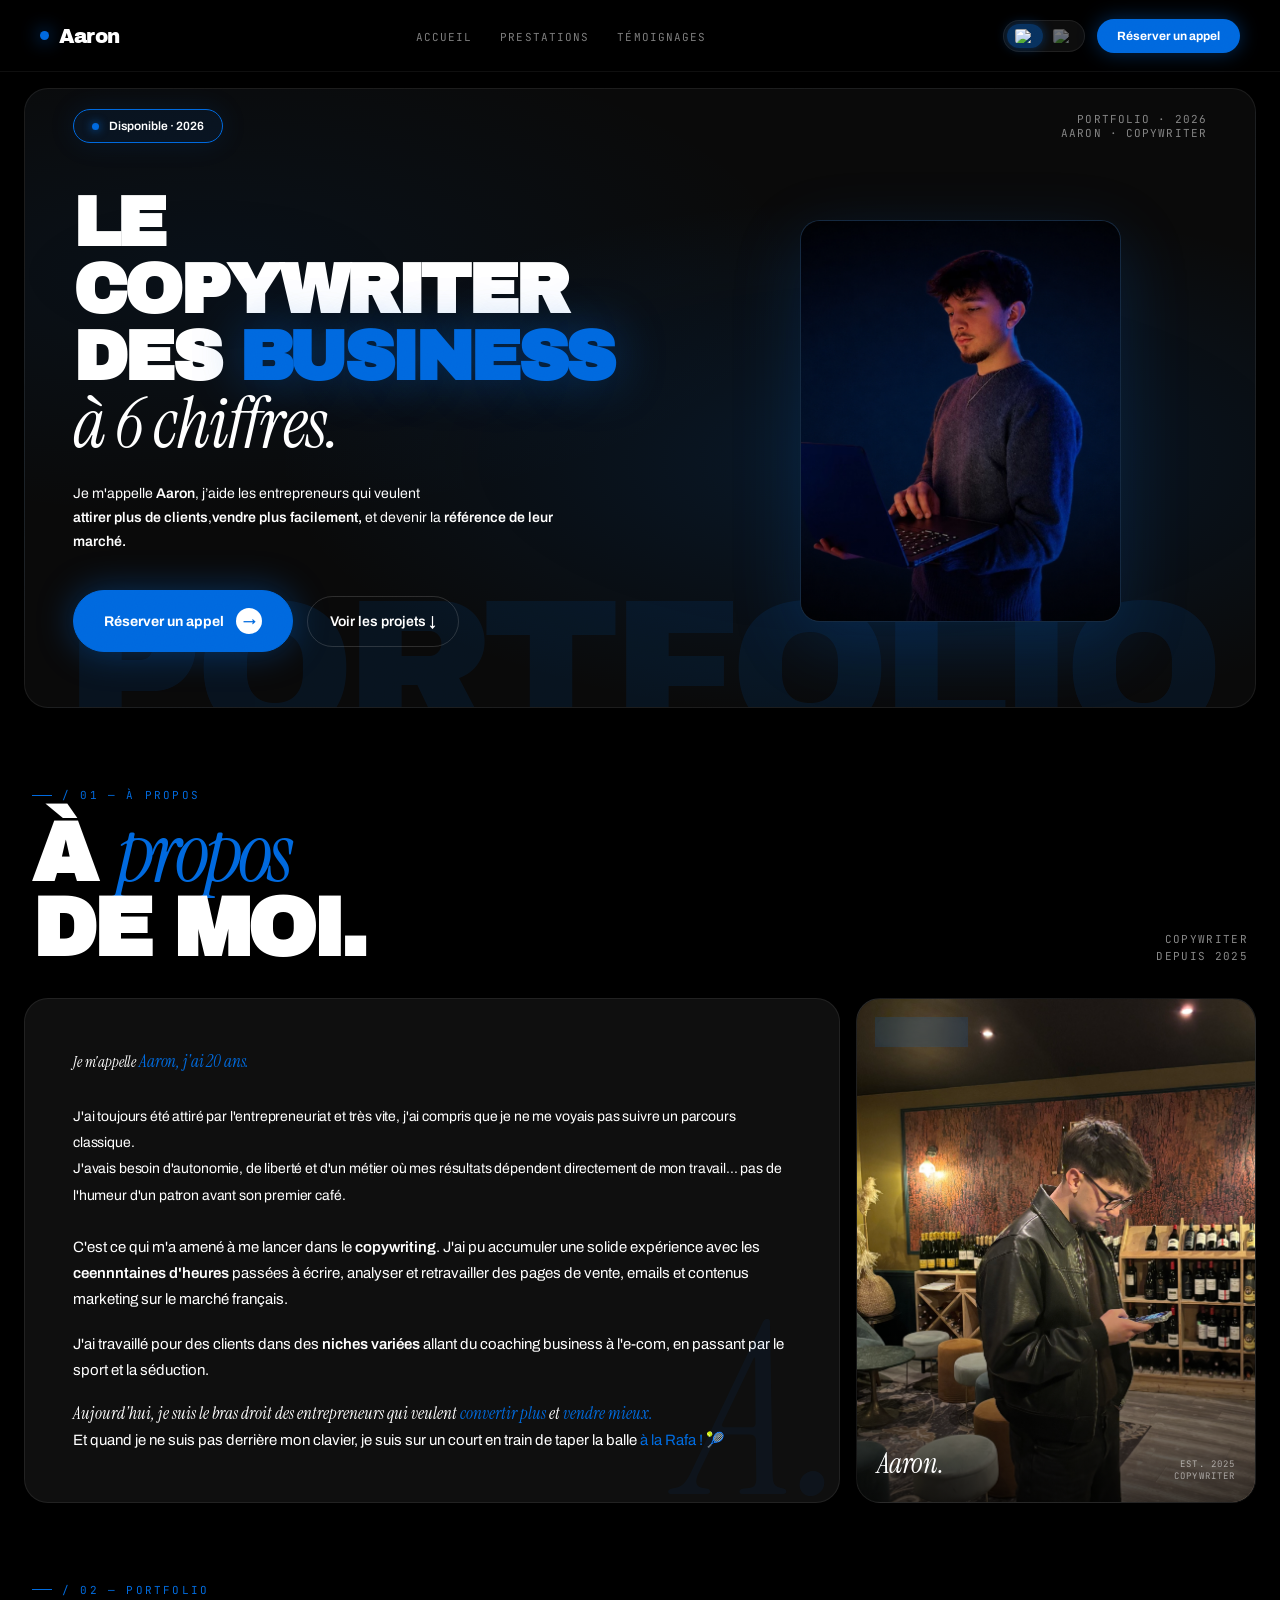
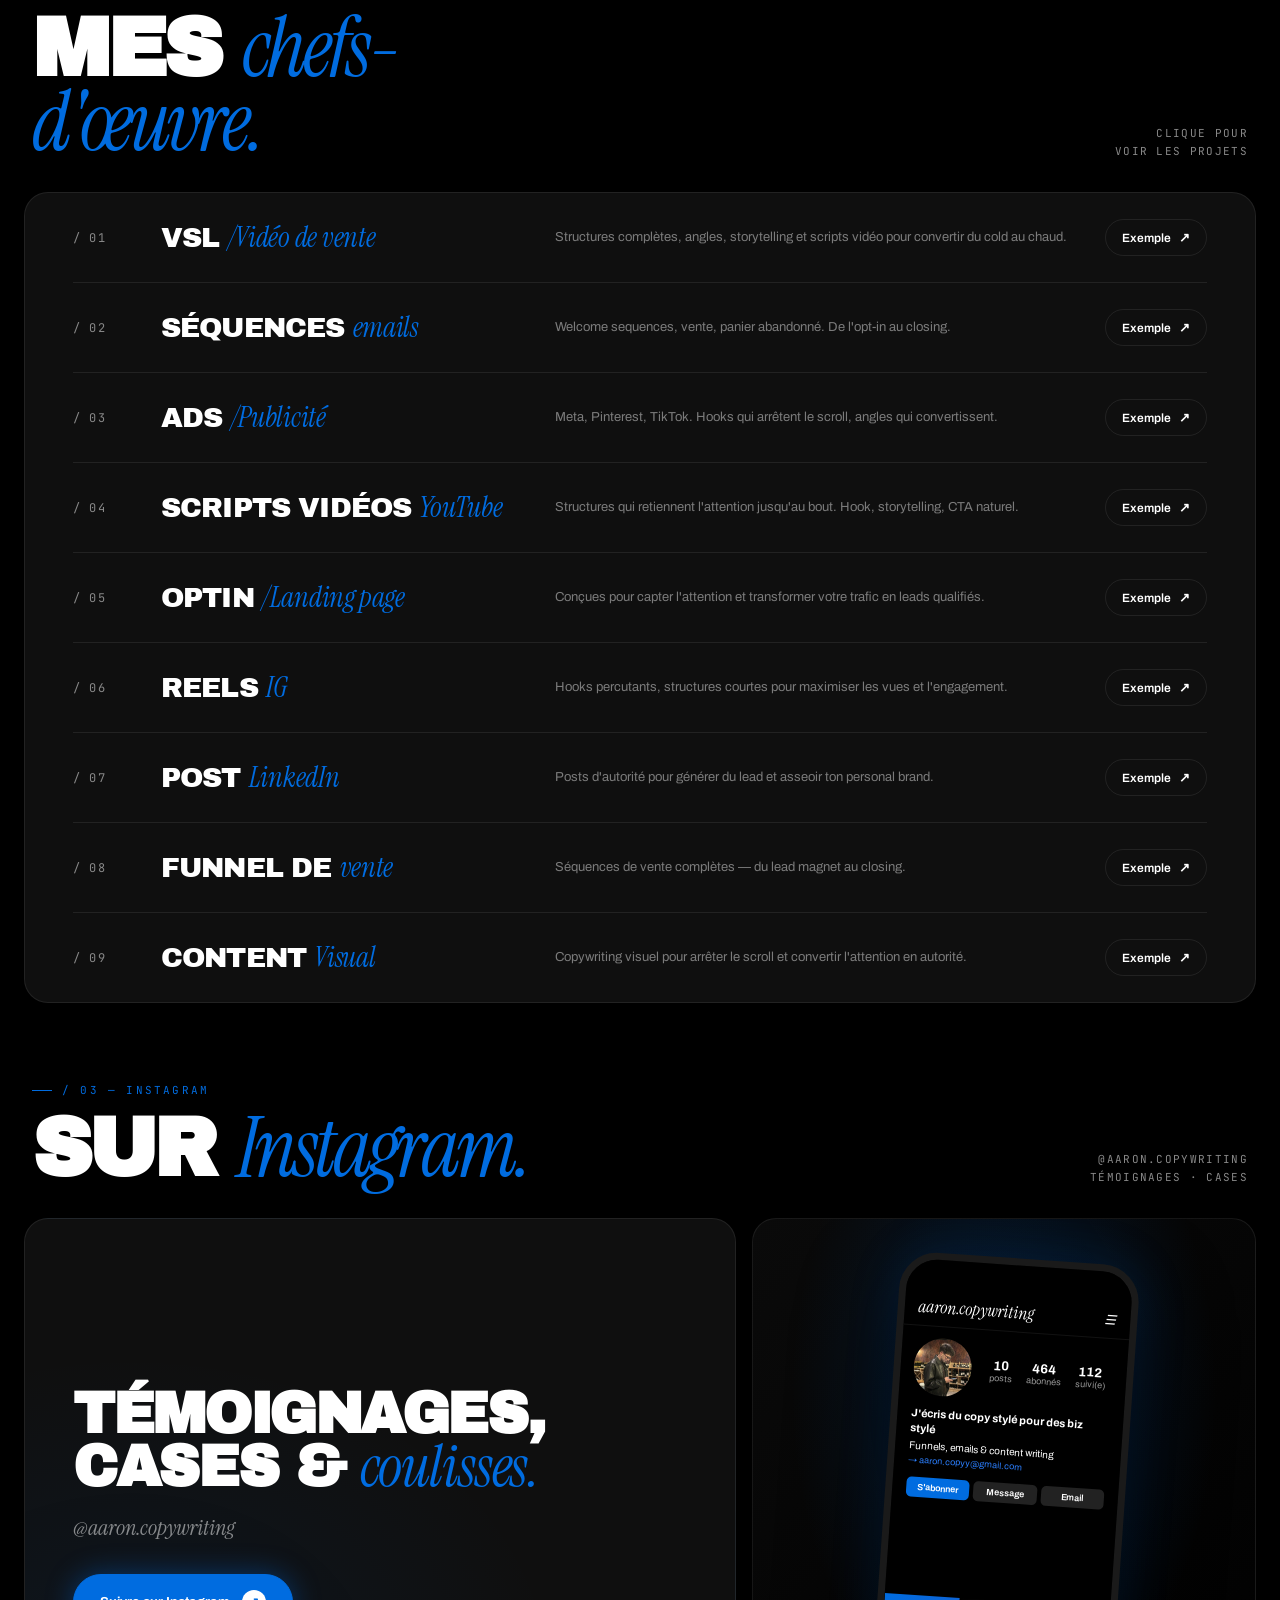
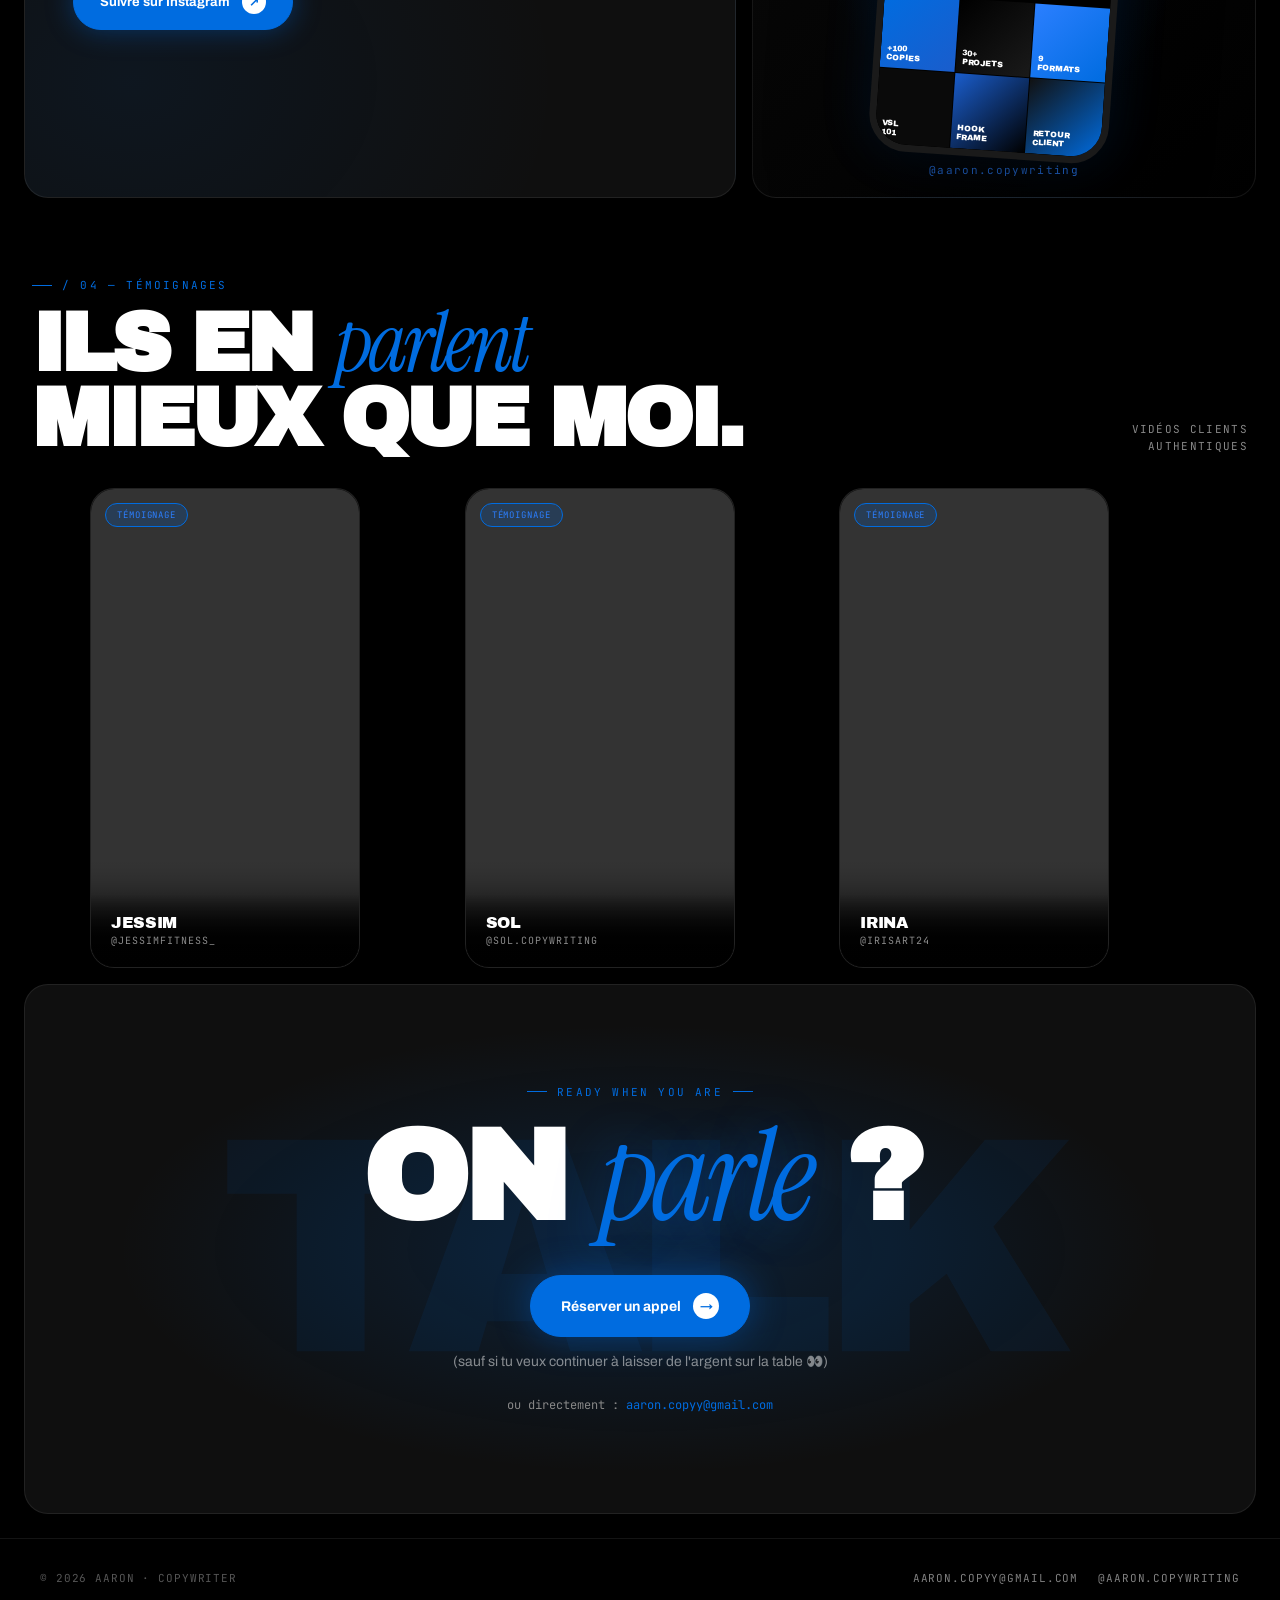
==== index.html @ bfad4a33 "phone" ====
<!DOCTYPE html>
<html lang="fr">
<head>
<meta charset="UTF-8">
<meta name="viewport" content="width=device-width, initial-scale=1.0">
<title>Aaron — Copywriting</title>
<link rel="icon" type="image/x-icon" href="paper.png">

<!-- Open Graph -->
<meta property="og:type" content="website">
<meta property="og:url" content="https://aaron-copy.fr/">
<meta property="og:title" content="Portfolio - Aaron">
<meta property="og:image" content="https://aaron-copy.fr/paper.png">
<meta name="twitter:card" content="summary_large_image">
<meta name="twitter:url" content="https://aaron-copy.fr/">
<meta name="twitter:title" content="Portfolio - Aaron">
<meta name="twitter:image" content="https://aaron-copy.fr/paper.png">

<link rel="preconnect" href="https://fonts.googleapis.com">
<link rel="preconnect" href="https://fonts.gstatic.com" crossorigin>
<link href="https://fonts.googleapis.com/css2?family=Archivo+Black&family=Archivo:wght@400;500;600;700&family=Instrument+Serif:ital@0;1&family=JetBrains+Mono:wght@400;500&family=DM+Sans:ital,opsz,wght@0,9..40,300;0,9..40,400;1,9..40,300&display=swap" rel="stylesheet">

<style>
  :root {
    --bg: #000000;
    --bg-2: #0a0a0a;
    --bg-3: #141414;
    --card: #0f0f0f;
    --ink: #ffffff;
    --ink-dim: #888;
    --ink-muted: #555;
    --blue: #006CE0;
    --blue-bright: #2b7fff;
    --blue-glow: rgba(0,108,224,0.4);
    --blue-dim: rgba(0,108,224,0.12);
    --line: rgba(255,255,255,0.08);
    --line-blue: rgba(0,108,224,0.2);
    --nav-h: 72px;
  }

  *, *::before, *::after { box-sizing: border-box; margin: 0; padding: 0; }
  html { scroll-behavior: smooth; }
  body {
    background: var(--bg);
    color: var(--ink);
    font-family: 'Archivo', sans-serif;
    overflow-x: hidden;
    -webkit-font-smoothing: antialiased;
  }
  ::selection { background: var(--blue); color: #fff; }

  body::before {
    content: "";
    position: fixed; inset: 0;
    background-image: url("data:image/svg+xml;utf8,<svg xmlns='http://www.w3.org/2000/svg' width='200' height='200'><filter id='n'><feTurbulence type='fractalNoise' baseFrequency='0.9' numOctaves='2' stitchTiles='stitch'/><feColorMatrix values='0 0 0 0 0  0 0 0 0 0  0 0 0 0 0  0 0 0 0.08 0'/></filter><rect width='200' height='200' filter='url(%23n)'/></svg>");
    pointer-events: none; z-index: 200; opacity: .5; mix-blend-mode: overlay;
  }

  /* ── NAV ── */
  nav {
    position: fixed; top: 0; left: 0; right: 0; z-index: 100;
    height: var(--nav-h);
    padding: 0 40px;
    display: flex; justify-content: space-between; align-items: center;
    backdrop-filter: blur(24px);
    background: rgba(0,0,0,0.15);
    border-bottom: 1px solid rgba(255,255,255,0.06);
    transition: background 0.3s;
  }
  .logo {
    font-family: 'Archivo Black', sans-serif;
    font-size: 20px; letter-spacing: -0.04em;
    display: flex; align-items: center; gap: 10px;
    text-decoration: none; color: var(--ink);
  }
  .logo-dot {
    width: 9px; height: 9px; background: var(--blue);
    border-radius: 50%;
    box-shadow: 0 0 18px var(--blue);
    animation: pulse 2s infinite;
  }
  @keyframes pulse {
    0%,100% { opacity:1; box-shadow: 0 0 18px var(--blue); }
    50% { opacity:.5; box-shadow: 0 0 8px var(--blue); }
  }
  .nav-links { display: flex; gap: 28px; align-items: center; list-style: none; }
  .nav-links a {
    color: rgba(255,255,255,0.5); text-decoration: none;
    font-family: 'JetBrains Mono', monospace;
    font-size: 11px; text-transform: uppercase; letter-spacing: 0.1em;
    transition: color .25s;
  }
  .nav-links a:hover { color: #fff; }
  .nav-right { display: flex; align-items: center; gap: 12px; }

  .lang-switch {
    display: flex; align-items: center;
    background: rgba(255,255,255,0.05);
    border: 1px solid rgba(255,255,255,0.08);
    border-radius: 100px; padding: 3px; gap: 2px;
  }
  .lang-btn {
    background: none; border: none; cursor: pointer;
    padding: 5px 8px; border-radius: 100px;
    transition: all 0.2s; opacity: 0.45;
    display: flex; align-items: center;
  }
  .lang-btn.active { background: rgba(0,108,224,0.4); opacity: 1; box-shadow: 0 0 12px var(--blue-glow); }
  .lang-btn img { border-radius: 2px; display: block; }

  .nav-cta {
    padding: 10px 20px;
    background: var(--blue); color: #fff;
    border-radius: 100px; text-decoration: none;
    font-family: 'Archivo', sans-serif;
    font-size: 12px; font-weight: 700;
    transition: all .3s;
    box-shadow: 0 0 20px var(--blue-glow);
    border: none; cursor: pointer;
  }
  .nav-cta:hover { background: var(--blue-bright); transform: translateY(-2px); box-shadow: 0 4px 28px var(--blue-glow); }

  .burger {
    display: none; flex-direction: column; gap: 5px;
    background: none; border: none; cursor: pointer; padding: 4px;
  }
  .burger span { display: block; width: 22px; height: 2px; background: var(--ink); border-radius: 2px; transition: all .3s; }

  /* ── MAIN LAYOUT ── */
  main {
    position: relative; z-index: 2;
    padding: calc(var(--nav-h) + 16px) 24px 24px;
    max-width: 1400px; margin: 0 auto;
  }
  .grid { display: grid; grid-template-columns: repeat(12,1fr); gap: 16px; }

  .card-block {
    background: var(--card);
    border: 1px solid var(--line);
    border-radius: 24px;
    overflow: hidden; position: relative;
    transition: transform .4s cubic-bezier(.2,.8,.2,1), border-color .4s, box-shadow .4s;
  }
  .card-block:hover { transform: translateY(-4px); }
  .card-block.interactive:hover { border-color: var(--line-blue); }

  /* ── HERO ── */
  .hero-card {
    grid-column: span 12;
    min-height: 620px;
    padding: 20px 48px;
    display: flex; flex-direction: column; justify-content: center;
    position: relative; overflow: hidden;
    background:
      radial-gradient(ellipse at 70% 60%, rgba(0,108,224,0.15) 0%, transparent 50%),
      radial-gradient(ellipse at 15% 30%, rgba(0,108,224,0.07) 0%, transparent 40%),
      var(--bg-2);
  }
  .hero-bg-text {
    position: absolute;
    bottom: -40px; left: 50%; transform: translateX(-50%);
    font-family: 'Archivo Black', sans-serif;
    font-size: clamp(100px,15vw,240px);
    line-height: .8; letter-spacing: -0.05em;
    color: var(--blue); opacity: 0.1;
    white-space: nowrap; pointer-events: none;
    z-index: 1;
  }
  .hero-top-bar {
    display: flex; justify-content: space-between; align-items: center;
    position: relative; z-index: 3; margin-bottom: 12px;
  }
  .hero-badge {
    display: inline-flex; align-items: center; gap: 10px;
    padding: 9px 18px;
    border: 1px solid var(--blue); border-radius: 100px;
    font-size: 12px; font-weight: 600; color: #fff;
    background: rgba(0,108,224,0.08);
    box-shadow: 0 0 28px rgba(0,108,224,0.12);
  }
  .hero-badge .dot {
    width: 7px; height: 7px; border-radius: 50%;
    background: var(--blue); box-shadow: 0 0 10px var(--blue);
    animation: pulse 2s infinite;
  }
  .hero-meta {
    font-family: 'JetBrains Mono', monospace;
    font-size: 11px; color: var(--ink-dim);
    letter-spacing: 0.1em; text-transform: uppercase; text-align: right;
  }
  .hero-body {
    position: relative; z-index: 3;
    display: grid; grid-template-columns: 1.2fr 1fr;
    gap: 48px; align-items: center;
    margin: auto 0; padding: 8px 0;
  }
  .hero-title {
    font-family: 'Archivo Black', sans-serif;
    font-size: clamp(30px,5.5vw,75px);
    line-height: .95; letter-spacing: -0.05em;
    text-transform: uppercase; color: #fff;
  }
  .hero-title .blue { color: var(--blue); text-shadow: 0 0 50px var(--blue-glow); }
  .hero-title .serif {
    font-family: 'Instrument Serif', serif;
    font-style: italic; font-weight: 400;
    text-transform: none; color: #fff; letter-spacing: -0.02em;
  }
  .hero-sub {
    font-size: clamp(13px,1.1vw,15px); line-height: 1.7;
    color: rgba(255,255,255,255); max-width: 500px;
    margin: 24px 0 0;
  }
  .hero-sub strong { color: #fff; font-weight: 600; }

  /* hero-photo-wrap */
  .hero-photo-wrap {
    position: relative;
    display: flex; align-items: center; justify-content: center;
  }
  .hero-photo {
    aspect-ratio: 4/5; border-radius: 20px; overflow: hidden;
    background: #1a1a1a;
    border: 1px solid var(--line-blue);
    box-shadow: 0 20px 70px rgba(0,108,224,0.18);
    position: relative;
    width: 65%;
  }
  .hero-photo img { width:100%; height:100%; object-fit:cover; display:block; }
  .hero-photo::after {
    content:""; position:absolute; inset:0;
    background: linear-gradient(180deg,transparent 60%,rgba(0,0,0,0.25) 100%);
    pointer-events:none;
  }
  .hero-photo-placeholder {
    width:100%; height:100%;
    display:flex; align-items:center; justify-content:center;
    flex-direction:column; gap:10px;
    background: radial-gradient(circle at 50% 40%, rgba(0,108,224,0.1) 0%, transparent 60%);
  }
  .hero-photo-placeholder span {
    font-family: 'Archivo Black', sans-serif;
    font-size: 80px; color: var(--blue); opacity:.3;
  }



  .hero-cta-wrap {
    position: relative; z-index: 3;
    display: flex; gap: 14px; align-items: center;
    margin-top: 36px; flex-wrap: wrap;
  }
  .btn-primary {
    display: inline-flex; align-items: center; gap: 12px;
    padding: 17px 30px;
    background: var(--blue); color: #fff;
    border-radius: 100px; text-decoration: none;
    font-family: 'Archivo', sans-serif; font-weight: 700; font-size: 14px;
    transition: all .3s;
    border: 1px solid var(--blue);
    box-shadow: 0 0 36px var(--blue-glow);
  }
  .btn-primary:hover { background: var(--blue-bright); transform: translateY(-2px); box-shadow: 0 8px 46px var(--blue-glow); }
  .btn-primary .arrow-c {
    width: 26px; height: 26px; border-radius: 50%;
    background: #fff; color: var(--blue);
    display: flex; align-items: center; justify-content: center;
    font-size: 13px; font-weight: 700; transition: transform .3s;
  }
  .btn-primary:hover .arrow-c { transform: rotate(-45deg); }

  .btn-ghost {
    display: inline-flex; align-items: center; gap: 8px;
    padding: 17px 22px; color: #fff; text-decoration: none;
    font-family: 'Archivo', sans-serif; font-weight: 600; font-size: 14px;
    border: 1px solid rgba(255,255,255,0.15); border-radius: 100px;
    transition: all .3s;
  }
  .btn-ghost:hover { border-color: #fff; background: rgba(255,255,255,0.05); }

  /* ── STATS ROW ── */
  .stat-card {
    grid-column: span 3;
    padding: 30px 28px; min-height: 170px;
    display: flex; flex-direction: column; justify-content: space-between;
    position: relative; overflow: hidden;
    transition: transform .4s cubic-bezier(.2,.8,.2,1), border-color .4s, box-shadow .4s;
    cursor: default;
  }
  .stat-card:hover {
    transform: translateY(-1px) !important;
    border-color: rgba(255,255,255,0.2) !important;
    box-shadow: 0 18px 40px rgba(0,0,0,0.5) !important;
  }
  .stat-card::before {
    content:''; position:absolute; inset:0;
    background: radial-gradient(ellipse at 50% 0%, rgba(0,108,224,0.08) 0%, transparent 70%);
    opacity:0; transition:opacity .3s;
  }
  .stat-card:hover::before { opacity:0; }
  .stat-top {
    font-family: 'JetBrains Mono', monospace;
    font-size: 10px; letter-spacing: .15em;
    text-transform: uppercase; color: var(--ink-muted);
    display: flex; align-items: center; gap: 8px; margin-bottom: 14px;
  }
  .stat-top::before { content:""; width:14px; height:1px; background:var(--blue); }
  .stat-num {
    font-family: 'Archivo Black', sans-serif;
    font-size: clamp(44px,5vw,68px);
    line-height: .9; letter-spacing: -0.04em; color: #fff;
  }
  .stat-num .unit { color: var(--blue); }
  .stat-label {
    font-family: 'JetBrains Mono', monospace;
    font-size: 11px; letter-spacing: .12em;
    text-transform: uppercase; color: var(--ink-dim); line-height: 1.5;
  }

  /* ── FORMATS MARQUEE CARD ── */
  .marquee-stat {
    grid-column: span 3;
    min-height: 170px;
    display: flex; flex-direction: column; justify-content: space-between;
    padding: 30px 0 30px 28px;
    overflow: hidden;
    transition: transform .35s cubic-bezier(.2,.8,.2,1), border-color .3s, box-shadow .3s;
  }
  .marquee-stat:hover {
    transform: translateY(-14px);
    border-color: rgba(255,255,255,0.18);
    box-shadow: 0 28px 56px rgba(0,0,0,0.55);
  }
  .marquee-stat::before {
    content:''; position:absolute; inset:0;
    background: radial-gradient(ellipse at 50% 0%, rgba(0,108,224,0.08) 0%, transparent 70%);
    opacity:0; transition:opacity .3s; pointer-events:none;
  }
  .marquee-stat:hover::before { opacity:0; }

  .marquee-stat .stat-top {
    padding-right: 28px;
  }
  .formats-marquee-wrap {
    flex:1; display:flex; flex-direction:column; justify-content:center;
    overflow:hidden; gap:8px; padding: 8px 0;
    -webkit-mask: linear-gradient(90deg, transparent 0%, #000 15%, #000 85%, transparent 100%);
    mask: linear-gradient(90deg, transparent 0%, #000 15%, #000 85%, transparent 100%);
  }
  .formats-track {
    display: flex; gap: 18px; width: max-content;
    animation: scrollFormats 55s linear infinite;
  }
  .formats-track-2 {
    animation-direction: reverse;
    animation-duration: 70s;
  }
  .format-pill {
    display: inline-flex; align-items: center;
    padding: 6px 14px;
    border-radius: 100px;
    font-family: 'JetBrains Mono', monospace;
    font-size: 11px; letter-spacing: .08em;
    white-space: nowrap; flex-shrink: 0;
  }
  .format-pill.filled {
    background: var(--blue); color: #fff;
    box-shadow: 0 0 14px var(--blue-glow);
  }
  .format-pill.outline {
    border: 1px solid rgba(0,108,224,0.35); color: var(--blue);
  }
  .format-pill.ghost {
    border: 1px solid rgba(255,255,255,0.1);
    color: rgba(255,255,255,0.45);
  }
  .marquee-stat .stat-label-bottom {
    font-family: 'JetBrains Mono', monospace;
    font-size: 11px; letter-spacing: .12em;
    text-transform: uppercase; color: var(--ink-dim);
    padding-right: 28px; margin-top: 4px;
  }
  @keyframes scrollFormats {
    from { transform: translateX(0); }
    to { transform: translateX(-50%); }
  }

  /* ── SECTION HEADER ── */
  .section-intro { grid-column: span 12; padding: 64px 8px 16px; }
  .section-intro-inner { display: flex; justify-content: space-between; align-items: flex-end; gap: 24px; }
  .section-label {
    font-family: 'JetBrains Mono', monospace;
    font-size: 11px; letter-spacing: .2em;
    text-transform: uppercase; color: var(--blue);
    margin-bottom: 14px;
    display: flex; align-items: center; gap: 10px;
  }
  .section-label::before { content:""; width:20px; height:1px; background:var(--blue); }
  .section-title {
    font-family: 'Archivo Black', sans-serif;
    font-size: clamp(44px,6.5vw,100px);
    line-height: .9; letter-spacing: -0.05em;
    text-transform: uppercase; color: #fff;
  }
  .section-title em {
    font-family: 'Instrument Serif', serif;
    font-style: italic; font-weight: 400;
    text-transform: none; color: var(--blue);
  }
  .section-right {
    font-family: 'JetBrains Mono', monospace;
    font-size: 11px; color: var(--ink-dim);
    letter-spacing: .12em; text-transform: uppercase;
    text-align: right; min-width: 130px; line-height: 1.6;
  }

  /* ── PORTFOLIO CARDS (catégories) ── */
  .portfolio-grid { grid-column: span 12; }

  /* ── SERVICES LIST (style Jimmy) ── */
  .services-card {
    grid-column: span 12;
    background: var(--card);
    border: 1px solid var(--line);
    border-radius: 24px;
    padding: 0 48px;
  }
  .service-row {
    display: grid;
    grid-template-columns: 56px 1.4fr 2fr auto;
    gap: 32px; align-items: center;
    padding: 26px 0;
    border-bottom: 1px solid var(--line);
    cursor: pointer; position: relative;
    transition: all .3s;
    text-decoration: none; color: inherit;
  }
  .service-row:last-child { border-bottom: none; }
  .service-row::before {
    content: ""; position: absolute;
    left: -48px; right: -48px; top: 0; bottom: 0;
    background: linear-gradient(90deg, rgba(0,108,224,0.07) 0%, transparent 100%);
    opacity: 0; transition: opacity .3s; pointer-events: none;
  }
  .service-row:hover::before { opacity: 1; }
  .service-row:hover .svc-name { color: var(--blue); }
  .service-row:hover .svc-arrow {
    background: var(--blue); color: #fff;
    border-color: var(--blue);
    box-shadow: 0 0 24px var(--blue-glow);
  }
  .service-row:hover .svc-arrow .arr { transform: rotate(-45deg); }

  .svc-num {
    font-family: 'JetBrains Mono', monospace;
    font-size: 12px; color: var(--ink-dim);
    letter-spacing: .1em; position: relative; z-index: 2;
  }
  .svc-name {
    font-family: 'Archivo Black', sans-serif;
    font-size: clamp(20px,2.2vw,30px);
    letter-spacing: -0.03em; line-height: 1;
    color: #fff; text-transform: uppercase;
    transition: color .3s; position: relative; z-index: 2;
  }
  .svc-name em {
    font-family: 'Instrument Serif', serif;
    font-style: italic; font-weight: 400;
    text-transform: none; color: var(--blue);
    letter-spacing: -0.01em;
  }
  .svc-desc {
    font-size: 13px; line-height: 1.5;
    color: rgba(255,255,255,0.45);
    position: relative; z-index: 2;
  }
  .svc-arrow {
    display: inline-flex; align-items: center; gap: 8px;
    padding: 10px 16px;
    border: 1px solid var(--line);
    border-radius: 100px;
    font-family: 'Archivo', sans-serif;
    font-weight: 600; font-size: 12px; color: #fff;
    transition: all .3s; position: relative; z-index: 2;
    white-space: nowrap;
  }
  .svc-arrow .arr { font-size: 13px; transition: transform .3s; }

  /* ── ABOUT ── */
  .about-text-card {
    grid-column: span 8;
    padding: 48px;
    min-height: 420px;
    display: flex; flex-direction: column; justify-content: center;
    gap: 18px;
    position: relative; overflow: hidden;
  }
  .about-text-card::after {
    content: "A.";
    position: absolute; bottom: -30px; right: -10px;
    font-family: 'Instrument Serif', serif; font-style: italic;
    font-size: 240px; line-height: 1;
    color: var(--blue); opacity: 0.06;
    pointer-events: none;
  }
  .about-lead {
    font-family: 'Instrument Serif', serif;
    font-style: italic; font-weight: 400;
    font-size: clamp(24px,2.6vw,36px);
    line-height: 1.3; color: #fff; letter-spacing: -0.01em;
    margin-bottom: 8px;
  }
  .about-lead span { color: var(--blue); }
  .about-text-card p {
    font-size: 15px; line-height: 1.75;
    color: rgba(255,255,255,255);
  }
  .about-text-card p strong { color: #fff; font-weight: 600; }
  .about-text-card p em { color: var(--blue); font-style: italic; }

  .about-photo-card {
    grid-column: span 4;
    min-height: 420px;
    overflow: hidden; position: relative;
    background: linear-gradient(135deg,#1a1a1a 0%,#000 100%);
  }
  .about-photo-card img {
    width: 100%; height: 100%;
    object-fit: cover; display: block;
    position: absolute; inset: 0;
  }
  .about-photo-card::after {
    content: ""; position: absolute; inset: 0;
    background: linear-gradient(180deg,transparent 50%,rgba(0,0,0,0.75) 100%);
    pointer-events: none; z-index: 1;
  }
  .about-photo-placeholder {
    position: absolute; inset: 0;
    display: flex; align-items: center; justify-content: center;
    background: radial-gradient(circle at 50% 40%, rgba(0,108,224,0.08) 0%, transparent 60%);
  }
  .about-photo-placeholder span {
    font-family: 'Archivo Black', sans-serif;
    font-size: 80px; color: var(--blue); opacity: .15;
  }
  .about-tag {
    position: absolute; top: 18px; left: 18px;
    padding: 7px 14px;
    background: rgba(0,108,224,0.15); backdrop-filter: blur(10px);
    border: 1px solid var(--blue); border-radius: 100px;
    font-family: 'JetBrains Mono', monospace;
    font-size: 10px; letter-spacing: .1em; text-transform: uppercase;
    color: var(--blue-bright); z-index: 3;
  }
  .about-signature {
    position: absolute; bottom: 20px; left: 20px; right: 20px;
    display: flex; justify-content: space-between; align-items: flex-end;
    z-index: 3;
  }
  .about-sig-name {
    font-family: 'Instrument Serif', serif;
    font-style: italic; font-size: 28px; color: #fff;
  }
  .about-sig-meta {
    font-family: 'JetBrains Mono', monospace;
    font-size: 9px; letter-spacing: .12em;
    text-transform: uppercase; color: rgba(255,255,255,0.55); text-align: right;
  }

  /* ── INSTAGRAM ── */
  .ig-text-card {
    grid-column: span 7;
    padding: 48px;
    min-height: 580px;
    display: flex; flex-direction: column; justify-content: center;
    position: relative; overflow: hidden;
    background:
      radial-gradient(ellipse at 15% 80%, rgba(0,108,224,0.08) 0%, transparent 50%),
      var(--card);
  }
  .ig-headline {
    font-family: 'Archivo Black', sans-serif;
    font-size: clamp(36px,4.5vw,64px);
    line-height: .92; letter-spacing: -0.04em;
    color: #fff; margin-bottom: 20px;
    text-transform: uppercase;
  }
  .ig-headline em {
    font-family: 'Instrument Serif', serif;
    font-style: italic; font-weight: 400;
    text-transform: none; color: var(--blue); letter-spacing: -0.02em;
  }
  .ig-handle {
    font-family: 'Instrument Serif', serif;
    font-style: italic; font-size: 22px;
    color: rgba(255,255,255,0.5); margin-bottom: 32px;
  }
  .ig-btn {
    display: inline-flex; align-items: center; gap: 12px;
    padding: 15px 26px;
    background: var(--blue); color: #fff;
    border-radius: 100px; text-decoration: none;
    font-family: 'Archivo', sans-serif; font-weight: 700; font-size: 13px;
    transition: all .3s;
    box-shadow: 0 0 28px var(--blue-glow);
    border: 1px solid var(--blue);
    width: fit-content;
  }
  .ig-btn:hover { background: var(--blue-bright); transform: translateY(-2px); box-shadow: 0 8px 36px var(--blue-glow); }
  .ig-btn .arrow-c {
    width: 24px; height: 24px; border-radius: 50%;
    background: #fff; color: var(--blue);
    display: flex; align-items: center; justify-content: center;
    font-size: 12px; transition: transform .3s;
  }
  .ig-btn:hover .arrow-c { transform: rotate(-45deg); }

  .phone-card {
    grid-column: span 5;
    min-height: 580px;
    background:
      radial-gradient(ellipse at 50% 30%, rgba(0,108,224,0.2) 0%, transparent 60%),
      linear-gradient(135deg,#0a0a0a 0%,#000 100%);
    border: 1px solid var(--line);
    border-radius: 24px;
    display: flex; align-items: center; justify-content: center;
    overflow: hidden; padding: 32px; position: relative;
  }
  .phone-card::after {
    content: attr(data-handle);
    position: absolute; bottom: 20px; left: 50%; transform: translateX(-50%);
    font-family: 'JetBrains Mono', monospace;
    font-size: 11px; letter-spacing: .12em;
    color: var(--blue-bright);
  }
  .phone-mockup {
    width: 240px; height: 500px;
    background: #000; border-radius: 38px;
    border: 7px solid #1a1a1a;
    box-shadow:
      0 36px 90px rgba(0,0,0,0.6),
      0 0 50px rgba(0,108,224,0.18),
      inset 0 0 0 1px rgba(255,255,255,0.03);
    position: relative; overflow: hidden;
    transform: rotate(4deg);
    transition: transform .5s cubic-bezier(.2,.8,.2,1);
    z-index: 2;
  }
  .phone-mockup:hover { transform: rotate(2deg) scale(1.03); }
  .phone-notch {
    position: absolute; top: 7px; left: 50%; transform: translateX(-50%);
    width: 80px; height: 22px;
    background: #000; border-radius: 100px; z-index: 10;
  }
  .phone-screen {
    position: absolute; inset: 0;
    background: #000; display: flex; flex-direction: column; color: #fff;
    overflow: hidden;
  }
  .phone-screen img {
    width: 100%; height: 100%;
    object-fit: cover; object-position: top;
    display: block;
  }
  .phone-screen-placeholder {
    width: 100%; height: 100%;
    display: flex; flex-direction: column;
    background: #000;
  }
  .ps-header {
    padding: 36px 14px 8px;
    display: flex; justify-content: space-between; align-items: center;
    border-bottom: 1px solid rgba(255,255,255,0.07);
    font-family: 'Instrument Serif', serif; font-style: italic; font-size: 17px;
  }
  .ps-profile {
    padding: 12px 14px;
    display: flex; gap: 12px; align-items: center;
  }
  .ps-avatar {
    width: 56px; height: 56px; border-radius: 50%;
    background: linear-gradient(135deg,var(--blue),var(--blue-bright));
    padding: 2px; flex-shrink: 0;
  }
  .ps-avatar-in {
    width: 100%; height: 100%; border-radius: 50%;
    background: #111;
    display: flex; align-items: center; justify-content: center;
    font-family: 'Archivo Black', sans-serif; font-size: 18px; color: var(--blue);
  }
  .ps-stats { flex: 1; display: flex; justify-content: space-around; }
  .ps-stat { text-align: center; }
  .ps-stat-n { font-family: 'Archivo', sans-serif; font-weight: 700; font-size: 13px; }
  .ps-stat-l { font-size: 9px; opacity: .6; }
  .ps-bio { padding: 0 14px 10px; font-size: 10px; line-height: 1.4; }
  .ps-bio .ps-name { font-weight: 700; font-size: 11px; display: block; margin-bottom: 2px; }
  .ps-btns { padding: 0 14px 12px; display: flex; gap: 4px; }
  .ps-btns span {
    flex: 1; padding: 5px 6px;
    background: var(--blue); color: #fff;
    border-radius: 5px; font-size: 9px; font-weight: 600; text-align: center;
  }
  .ps-btns span.sec { background: #222; }
  .ps-grid { display: grid; grid-template-columns: repeat(3,1fr); gap: 1px; margin-top: auto; }
  .ps-cell {
    aspect-ratio: 1; background: #111;
    display: flex; align-items: flex-end; padding: 6px;
    font-family: 'Archivo Black', sans-serif;
    font-size: 8px; line-height: 1.1; color: #fff;
    text-transform: uppercase; letter-spacing: -0.01em;
  }
  .ps-cell.b1 { background: linear-gradient(135deg,var(--blue),#1a5dcc); }
  .ps-cell.b2 { background: linear-gradient(135deg,#000,#1a1a1a); }
  .ps-cell.b3 { background: linear-gradient(135deg,var(--blue-bright),var(--blue)); }
  .ps-cell.b4 { background: #0a0a0a; }
  .ps-cell.b5 { background: linear-gradient(135deg,#1a5dcc,#000); }
  .ps-cell.b6 { background: linear-gradient(135deg,#111,var(--blue)); }

  /* ── TESTIMONIALS ── */
  .video-grid-wrap { grid-column: span 12; }
  .video-grid {
    display: grid; grid-template-columns: repeat(3,1fr); gap: 24px;
    max-width: 1100px; margin: 0 auto;
  }
  .video-card {
    aspect-ratio: 9/16;
    background: var(--card);
    border: 1px solid var(--line);
    border-radius: 24px;
    position: relative; overflow: hidden; cursor: pointer;
    transition: all .4s;
    max-height: 480px;
  }
  .video-card:hover { transform: translateY(-6px); border-color: var(--blue); box-shadow: 0 20px 50px var(--blue-glow); }
  /* FIX MOBILE : la vidéo doit être au-dessus du placeholder */
  .video-card video {
    position: absolute; inset:0; width:100%; height:100%;
    object-fit: cover; display:block; border-radius:24px;
    z-index: 2;
  }
  .video-placeholder {
    position:absolute; inset:0;
    background: radial-gradient(circle at 50% 40%, rgba(0,108,224,0.18) 0%, transparent 60%),
                linear-gradient(180deg,#1a1a1a 0%,#000 100%);
    display:flex; align-items:center; justify-content:center;
    z-index: 1;
    pointer-events: none;
  }
  .play-btn {
    width:70px; height:70px; border-radius:50%;
    background: var(--blue);
    display:flex; align-items:center; justify-content:center;
    box-shadow: 0 0 36px var(--blue-glow); transition:all .3s;
  }
  .video-card:hover .play-btn { transform:scale(1.12); background:#fff; box-shadow:0 0 50px rgba(255,255,255,0.3); }
  .play-btn::before {
    content:""; width:0; height:0;
    border-left: 16px solid #fff;
    border-top: 11px solid transparent;
    border-bottom: 11px solid transparent;
    margin-left: 4px; transition: border-left-color .3s;
  }
  .video-card:hover .play-btn::before { border-left-color: var(--blue); }
  .video-info {
    position:absolute; bottom:0; left:0; right:0; padding:20px;
    background: linear-gradient(180deg,transparent 0%,rgba(0,0,0,0.88) 60%);
    color:#fff;
    z-index: 3;
  }
  .video-tag {
    position:absolute; top:14px; left:14px;
    padding:5px 11px;
    background: rgba(0,108,224,0.2); backdrop-filter:blur(10px);
    border: 1px solid var(--blue); border-radius:100px;
    font-family:'JetBrains Mono',monospace;
    font-size:9px; letter-spacing:.1em;
    color:var(--blue-bright); text-transform:uppercase; z-index:4;
  }
  .video-name {
    font-family:'Archivo Black',sans-serif;
    font-size:16px; letter-spacing:-0.02em; text-transform:uppercase;
    margin-bottom:3px;
  }
  .video-role {
    font-family:'JetBrains Mono',monospace;
    font-size:10px; letter-spacing:.1em; text-transform:uppercase; opacity:.55;
  }

  /* ── FINAL CTA ── */
  .final-cta {
    grid-column: span 12;
    padding: 100px 48px;
    text-align: center; min-height: 500px;
    display: flex; flex-direction: column; justify-content: center; align-items: center;
    position: relative; overflow: hidden;
    background:
      radial-gradient(ellipse at 50% 50%, rgba(0,108,224,0.18) 0%, transparent 60%),
      var(--card);
  }
  .cta-bg-text {
    position:absolute; top:50%; left:50%; transform:translate(-50%,-50%);
    font-family:'Archivo Black',sans-serif;
    font-size: clamp(160px,24vw,420px);
    line-height:.8; letter-spacing:-0.05em;
    color: var(--blue); opacity:.07;
    white-space:nowrap; pointer-events:none; z-index:1;
  }
  .cta-label {
    position:relative; z-index:2;
    font-family:'JetBrains Mono',monospace;
    font-size:11px; letter-spacing:.2em;
    text-transform:uppercase; color:var(--blue);
    margin-bottom:20px;
    display:flex; align-items:center; gap:10px;
  }
  .cta-label::before, .cta-label::after { content:""; width:20px; height:1px; background:var(--blue); }
  .cta-title {
    position:relative; z-index:2;
    font-family:'Archivo Black',sans-serif;
    font-size:clamp(56px,10vw,160px);
    line-height:.9; letter-spacing:-0.05em;
    color:#fff; text-transform:uppercase;
    margin-bottom:40px;
  }
  .cta-title em {
    font-family:'Instrument Serif',serif;
    font-style:italic; font-weight:400;
    text-transform:none; color:var(--blue);
    text-shadow:0 0 50px var(--blue-glow);
  }
  .cta-email {
    position:relative; z-index:2;
    margin-top:28px;
    font-family:'JetBrains Mono',monospace;
    font-size:12px; color:var(--ink-dim);
  }
  .cta-email a { color:var(--blue); text-decoration:none; }
  .cta-email a:hover { color:var(--blue-bright); }

  /* ── FOOTER ── */
  footer {
    padding: 32px 40px;
    max-width: 1400px; margin: 0 auto;
    position: relative; z-index: 2;
    display: flex; justify-content: space-between; align-items: center;
    flex-wrap: wrap; gap: 16px;
    font-family: 'JetBrains Mono', monospace;
    font-size: 11px; color: var(--ink-muted);
    letter-spacing: .08em; text-transform: uppercase;
    border-top: 1px solid var(--line);
  }
  footer a { color: rgba(255,255,255,0.5); text-decoration:none; transition:color .3s; }
  footer a:hover { color: var(--blue); }
  .footer-right { display:flex; gap:20px; }

  /* ── MODAL ── */
  .modal-overlay {
    position:fixed; inset:0; background:rgba(0,0,0,0.88);
    backdrop-filter:blur(16px); z-index:500;
    display:flex; align-items:center; justify-content:center; padding:24px;
    opacity:0; pointer-events:none; transition:opacity .3s;
  }
  .modal-overlay.active { opacity:1; pointer-events:all; }
  .modal {
    background: #111; border:1px solid rgba(0,108,224,0.2);
    border-radius:20px; padding:36px;
    width:100%; max-width:520px; max-height:80vh; overflow-y:auto;
    box-shadow:0 0 80px rgba(0,108,224,0.15),0 40px 80px rgba(0,0,0,0.6);
    transform:translateY(20px) scale(.97);
    transition:transform .3s cubic-bezier(.34,1.56,.64,1);
  }
  .modal-overlay.active .modal { transform:translateY(0) scale(1); }
  .modal-header {
    display:flex; align-items:center; justify-content:space-between;
    margin-bottom:24px; padding-bottom:18px;
    border-bottom:1px solid rgba(255,255,255,0.06);
  }
  .modal-title-wrap { display:flex; align-items:center; gap:12px; }
  .modal-icon { font-size:1.4rem; display:flex; align-items:center; }
  .modal-icon img { width:36px; height:36px; object-fit:contain; display:block; }
  .modal-title { font-family:'Archivo Black',sans-serif; font-size:1.25rem; letter-spacing:-0.03em; text-transform:uppercase; }
  .modal-close {
    width:32px; height:32px; border:1px solid rgba(255,255,255,0.1);
    border-radius:50%; background:none; color:var(--ink-dim);
    cursor:pointer; font-size:.9rem;
    display:flex; align-items:center; justify-content:center; transition:all .2s;
  }
  .modal-close:hover { border-color:rgba(0,108,224,0.4); color:var(--blue); background:var(--blue-dim); }

  .project-list { display:flex; flex-direction:column; gap:8px; }
  .project-item {
    display:flex; align-items:center; justify-content:space-between; gap:12px;
    padding:13px 16px;
    background:rgba(255,255,255,0.03);
    border:1px solid rgba(255,255,255,0.05); border-radius:12px; transition:all .2s;
  }
  .project-item:hover { background:var(--blue-dim); border-color:rgba(0,108,224,0.2); }
  .project-name { font-size:.9rem; font-weight:400; color:rgba(255,255,255,0.8); flex:1; line-height:1.3; }
  .btn-voir {
    display:inline-flex; align-items:center; gap:6px;
    background:var(--blue-dim); border:1px solid rgba(0,108,224,0.3);
    color:var(--blue); font-family:'Archivo',sans-serif;
    font-size:.72rem; font-weight:600; letter-spacing:.06em;
    text-transform:uppercase; padding:7px 14px; border-radius:8px;
    text-decoration:none; transition:all .2s; white-space:nowrap; flex-shrink:0;
  }
  .btn-voir:hover { background:var(--blue); border-color:var(--blue); color:#fff; box-shadow:0 0 18px var(--blue-glow); }

  /* ── NAV MOBILE ── */
  .nav-mobile {
    position:fixed; top:var(--nav-h); left:0; right:0;
    background:rgba(0,0,0,0.97); backdrop-filter:blur(20px);
    border-bottom:1px solid var(--line);
    padding:16px 24px; z-index:99;
    display:none; flex-direction:column; gap:4px;
  }
  .nav-mobile.open { display:flex; }
  .nav-mobile a {
    color:rgba(255,255,255,0.7); text-decoration:none;
    font-family:'Archivo',sans-serif; font-size:.95rem; font-weight:500;
    padding:12px 0; border-bottom:1px solid rgba(255,255,255,0.04); transition:color .2s;
  }
  .nav-mobile a:hover { color:var(--blue); }

  /* ── REVEAL ── */
  .reveal { opacity:0; transform:translateY(28px); transition:all .9s cubic-bezier(.2,.8,.2,1); }
  .reveal.in { opacity:1; transform:translateY(0); }

  /* ── RESPONSIVE ── */
  @media (max-width: 1024px) {
    .port-grid { grid-template-columns: repeat(3,1fr); }
  }
  
@media (max-width: 768px) {
  nav { padding:0 16px; }
  .nav-links { display:none; }
  .burger { display:flex; }

  main {
    padding: calc(var(--nav-h) + 8px) 10px 10px;
  }

  .grid {
    gap:10px;
  }

  .hero-card {
    min-height:600px;
    padding:24px 20px 32px;
    border-radius:20px;
  }

  .hero-body {
    display:flex;
    flex-direction:column;
    gap:18px;
    padding:10px 0 0;
  }

  .hero-photo-wrap {
    order:-1;
    width:100%;
  }

  .hero-photo {
    width:100%;
    aspect-ratio:2.2/1;
    min-height:230px;
    border-radius:20px;
    overflow:hidden;
  }

  .hero-photo img {
    width:100%;
    height:100%;
    object-fit:cover;
    object-position:center 20%;
  }

  .hero-title {
    font-size:46px;
    line-height:.92;
    letter-spacing:-0.05em;
  }

  .hero-sub {
    font-size:13px;
    max-width:100%;
    line-height:1.7;
    margin-top:16px;
  }

  .hero-cta-wrap {
    flex-direction:column;
    gap:10px;
  }

  .btn-primary,
  .btn-ghost {
    width:100%;
    justify-content:center;
    padding:15px 20px;
  }

  .hero-bg-text {
    font-size:120px;
  }

  .stat-card,
  .marquee-stat {
    grid-column:span 6;
    padding:18px 14px;
    min-height:130px;
    border-radius:16px;
  }

  .formats-marquee-wrap {
    mask:none;
    -webkit-mask:none;
  }

  .format-pill {
    font-size:9px;
    padding:5px 10px;
  }

  .stat-num {
    font-size:38px;
  }

  .section-intro {
    padding:40px 4px 10px;
  }

  .section-title {
    font-size:40px;
  }

  .section-intro-inner {
    flex-direction:column;
    align-items:flex-start;
    gap:12px;
  }

  .services-card {
    padding:0 20px;
    border-radius:20px;
  }

  .service-row {
    grid-template-columns:1fr auto;
    gap:12px;
    padding:18px 0;
    align-items:center;
  }

  .svc-num {
    grid-column:1/-1;
    font-size:10px;
    color:var(--blue);
    margin-bottom:-6px;
  }

  .svc-desc {
    display:none;
  }

  .svc-name {
    font-size:20px;
  }

  .service-row::before {
    left:-20px;
    right:-20px;
  }

  .svc-arrow {
    padding:8px 12px;
    font-size:11px;
  }

  .about-text-card,
  .ig-text-card {
    grid-column:span 12;
    padding:28px 22px;
    min-height:auto;
    border-radius:20px;
  }

  .about-photo-card {
    grid-column:span 12;
    min-height:320px;
    border-radius:20px;
  }

  .about-lead {
    font-size:20px;
  }

  .ig-headline {
    font-size:34px;
  }

  .phone-card {
    grid-column:span 12;
    min-height:auto;
    padding: 24px 40px 40px;
    border-radius:20px;
    display: flex;
    align-items: center;
    justify-content: center;
  }

  .phone-mockup {
    width: 200px;
    height: 420px;
    transform:rotate(0);
  }

  .phone-mockup:hover {
    transform:rotate(0) scale(1.02);
  }

  .video-grid {
    grid-template-columns:1fr;
    gap:18px;
    justify-items:center;
  }

  .video-card {
    width:100%;
    max-width:340px;
    max-height:65vh;
  }

  .final-cta {
    padding:60px 20px;
    min-height:auto;
    border-radius:20px;
  }

  .cta-title {
    font-size:56px;
    margin-bottom:28px;
  }

  .cta-bg-text {
    font-size:110px;
  }

  .btn-primary.cta-btn {
    width:100%;
    justify-content:center;
  }

  footer {
    flex-direction:column;
    text-align:center;
    padding:24px 16px;
    font-size:10px;
  }

  .footer-right {
    flex-direction:column;
    gap:8px;
  }
}
@media (max-width: 420px)
 {
    .hero-title { font-size:38px; }
    .cta-title { font-size:48px; }
    .stat-num { font-size:32px; }
    .port-grid { grid-template-columns:1fr; }
  }

  .modal::-webkit-scrollbar { width:4px; }
  .modal::-webkit-scrollbar-track { background:transparent; }
  .modal::-webkit-scrollbar-thumb { background:rgba(0,108,224,0.3); border-radius:2px; }
</style>
</head>
<body>

<!-- NAV -->
<nav id="navbar">
  <a href="#top" class="logo"><span class="logo-dot"></span>Aaron</a>
  <ul class="nav-links">
    <li><a href="#top" id="nav-home">Accueil</a></li>
    <li><a href="#prestations" id="nav-services">Prestations</a></li>
    <li><a href="#temoignages" id="nav-testi">Témoignages</a></li>
  </ul>
  <div class="nav-right">
    <div class="lang-switch">
      <button class="lang-btn active" id="btnFR" onclick="setLang('fr')">
        <img src="https://flagcdn.com/w40/fr.png" width="20" height="14" alt="FR">
      </button>
      <button class="lang-btn" id="btnEN" onclick="setLang('en')">
        <img src="https://flagcdn.com/w40/gb.png" width="20" height="14" alt="EN">
      </button>
    </div>
    <a href="https://calendly.com/aaron-copyy/rdv-copywriting" target="_blank" class="nav-cta" id="nav-cta">Réserver un appel</a>
    <button class="burger" id="burger" onclick="toggleMenu()" aria-label="Menu">
      <span></span><span></span><span></span>
    </button>
  </div>
</nav>

<div class="nav-mobile" id="navMobile">
  <a href="#top" onclick="toggleMenu()" id="nav-home-m">Accueil</a>
  <a href="#prestations" onclick="toggleMenu()" id="nav-services-m">Prestations</a>
  <a href="#temoignages" onclick="toggleMenu()" id="nav-testi-m">Témoignages</a>
  <a href="https://calendly.com/aaron-copyy/rdv-copywriting" target="_blank" onclick="toggleMenu()" id="nav-cta-m">Réserver un appel</a>
</div>

<main id="top">
  <div class="grid">

    <!-- ── HERO ── -->
    <div class="card-block hero-card">
      <div class="hero-bg-text">PORTFOLIO</div>
      <div class="hero-top-bar">
        <div class="hero-badge">
          <span class="dot"></span>
          <span id="hero-badge-text">Disponible · 2026</span>
        </div>
        <div class="hero-meta" id="hero-meta">Portfolio · 2026<br>Aaron · Copywriter</div>
      </div>
      <div class="hero-body">
        <div class="hero-left">
          <h1 class="hero-title" id="hero-title">
            Le copywriter<br>
            des <span class="blue">business</span><br>
            <span class="serif" id="hero-serif">à 6 chiffres.</span>
          </h1>
          <p class="hero-sub" id="hero-desc">
            Agence, coach, e-com... Ton offre est solide, tes résultats clients aussi.<br>
            Mais tu sais que tes <strong>Ads, Emails et ton tunnel</strong> pourraient mieux performer —<br>
            et tu laisses sûrement de l'argent sur la table.
          </p>
          <div class="hero-cta-wrap">
            <a href="https://calendly.com/aaron-copyy/rdv-copywriting" target="_blank" class="btn-primary" id="hero-cta">
              <span id="hero-cta-text">Réserver un appel</span>
              <span class="arrow-c">→</span>
            </a>
            <a href="#prestations" class="btn-ghost" id="hero-ghost">Voir les projets ↓</a>
          </div>
        </div>
        <div class="hero-photo-wrap">
          <div class="hero-photo" id="heroPhoto">
        <picture>
           <source media="(max-width: 768px)" srcset="pppp.jpg">
           <img src="site.png" alt="Aaron">
         </picture>
          </div>
        </div>
      </div>
    </div>

    <!-- ── STATS ── -->


    <!-- ── ABOUT ── -->
    <div class="section-intro reveal">
      <div class="section-intro-inner">
        <div>
          <div class="section-label" id="about-label">/ 01 — À propos</div>
          <h2 class="section-title" id="about-title">À <em>propos</em><br>de moi.</h2>
        </div>
        <div class="section-right" id="about-right">Copywriter<br>depuis 2025</div>
      </div>
    </div>

    <div class="card-block about-text-card reveal">
      <p class="about-lead" id="about-lead">Je m'appelle <span>Aaron.</span> Et cela fait plus d'un an que j'ai commencé le copywriting.</p>
      <p id="about-p1">J'ai pu accumuler une solide expérience avec les <strong>ceennntaines d'heures</strong> passées à écrire, analyser et retravailler des pages de vente, emails et contenus marketing sur le marché français.</p>
      <p id="about-p2">J'ai travaillé pour des clients dans des <strong>niches variées</strong> — du coaching business à l'e-commerce, en passant par le sport et la séduction.</p>
      <p id="about-p3">Aujourd'hui, je mets mes compétences au service de ceux qui veulent <em>convertir plus et vendre mieux.</em></p>
    </div>

    <div class="card-block about-photo-card reveal">
      <img src="pp.jpg" alt="Aaron">
      <div class="about-tag" id="about-tag">France · 2025</div>
      <div class="about-signature">
        <div class="about-sig-name">Aaron.</div>
        <div class="about-sig-meta">Est. 2025<br>Copywriter</div>
      </div>
    </div>

    <!-- ── PORTFOLIO ── -->
    <div class="section-intro reveal" id="prestations">
      <div class="section-intro-inner">
        <div>
          <div class="section-label" id="port-section-label">/ 02 — Portfolio</div>
          <h2 class="section-title" id="port-section-title">Mes <em>chefs-<br>d'œuvre.</em></h2>
        </div>
        <div class="section-right" id="port-section-right">Clique pour<br>voir les projets</div>
      </div>
    </div>

    <div class="services-card reveal" id="cardsGrid"></div>

    <!-- ── INSTAGRAM ── -->
    <div class="section-intro reveal">
      <div class="section-intro-inner">
        <div>
          <div class="section-label" id="ig-label">/ 03 — Instagram</div>
          <h2 class="section-title" id="ig-title">Sur <em>Instagram.</em></h2>
        </div>
        <div class="section-right" id="ig-right">@aaron.copywriting<br>Témoignages · Cases</div>
      </div>
    </div>

    <div class="card-block ig-text-card reveal">
      <h3 class="ig-headline" id="ig-headline">Témoignages,<br>cases & <em>coulisses.</em></h3>
      <div class="ig-handle" id="ig-handle">@aaron.copywriting</div>
      <a href="https://www.instagram.com/aaron.copywriting" target="_blank" class="ig-btn" id="ig-btn">
        <span id="ig-btn-text">Suivre sur Instagram</span>
        <span class="arrow-c">↗</span>
      </a>
    </div>

<a href="https://www.instagram.com/aaron.copywriting/" target="_blank" rel="noopener" class="phone-card reveal card-block" data-handle="@aaron.copywriting" style="text-decoration:none; cursor:pointer;">      
        <div class="phone-mockup">
        <div class="phone-notch"></div>
        <div class="phone-screen">
          <div class="phone-screen-placeholder">
            <div class="ps-header">
              <span>aaron.copywriting</span>
              <span style="font-family:'Archivo',sans-serif;font-size:13px;">☰</span>
            </div>
            <div class="ps-profile">
              <div class="ps-avatar"><div class="ps-avatar-in"><img src="ppp.jpg" style="width:110%;height:110%;object-fit:cover;border-radius:60%;"></div></div>
              <div class="ps-stats">
                <div class="ps-stat"><div class="ps-stat-n">10</div><div class="ps-stat-l">posts</div></div>
                <div class="ps-stat"><div class="ps-stat-n">464</div><div class="ps-stat-l">abonnés</div></div>
                <div class="ps-stat"><div class="ps-stat-n">112</div><div class="ps-stat-l">suivi(e)</div></div>
              </div>
            </div>
            <div class="ps-bio">
              <span class="ps-name">J'écris du copy stylé pour des biz stylé</span>
              Funnels, emails & content writing<br>
              <span style="color:var(--blue-bright);font-size:9px;">→ aaron.copyy@gmail.com</span>
            </div>
            <div class="ps-btns">
              <span>S'abonner</span>
              <span class="sec">Message</span>
              <span class="sec">Email</span>
            </div>
            <div class="ps-grid">
              <div class="ps-cell b1"><span>+100<br>COPIES</span></div>
              <div class="ps-cell b2">30+<br>PROJETS</div>
              <div class="ps-cell b3">9<br>FORMATS</div>
              <div class="ps-cell b4">VSL<br>101</div>
              <div class="ps-cell b5">Hook<br>frame</div>
              <div class="ps-cell b6">Retour<br>client</div>
            </div>
          </div>
        </div>
      </div>
    </a>

    <!-- ── TESTIMONIALS ── -->
    <div class="section-intro reveal" id="temoignages">
      <div class="section-intro-inner">
        <div>
          <div class="section-label" id="testi-label">/ 04 — Témoignages</div>
          <h2 class="section-title" id="testi-title">Ils en <em>parlent</em><br>mieux que moi.</h2>
        </div>
        <div class="section-right" id="testi-right">Vidéos clients<br>authentiques</div>
      </div>
    </div>

    <div class="video-grid-wrap reveal">
      <div class="video-grid">
        <div class="video-card">
          <div class="video-tag" id="testi-tag-1">Témoignage</div>
          <video controls preload="metadata" playsinline webkit-playsinline>
            <source src="1.mp4" type="video/mp4">
          </video>
          <div class="video-placeholder" id="vp1">
            <div class="play-btn"></div>
          </div>
          <div class="video-info">
            <div class="video-name" id="testi-name-1">Jessim</div>
            <div class="video-role" id="testi-role-1">@jessimfitness_</div>
          </div>
        </div>
        <div class="video-card">
          <div class="video-tag" id="testi-tag-2">Témoignage</div>
          <video controls preload="metadata" playsinline webkit-playsinline>
            <source src="2.mp4" type="video/mp4">
          </video>
          <div class="video-placeholder" id="vp2">
            <div class="play-btn"></div>
          </div>
          <div class="video-info">
            <div class="video-name" id="testi-name-2">Sol</div>
            <div class="video-role" id="testi-role-2">@sol.copywriting</div>
          </div>
        </div>
        <div class="video-card">
          <div class="video-tag" id="testi-tag-3">Témoignage</div>
          <video controls preload="metadata" playsinline webkit-playsinline>
            <source src="3.mp4" type="video/mp4">
          </video>
          <div class="video-placeholder" id="vp3">
            <div class="play-btn"></div>
          </div>
          <div class="video-info">
            <div class="video-name" id="testi-name-3">Irina</div>
            <div class="video-role" id="testi-role-3">@irisart24</div>
          </div>
        </div>
      </div>
    </div>

    <!-- ── FINAL CTA ── -->
    <div class="card-block final-cta reveal" id="contact">
      <div class="cta-bg-text">TALK</div>
      <div class="cta-label" id="cta-label">Ready when you are</div>
      <h2 class="cta-title" id="cta-title">On <em>parle</em> ?</h2>
      <a href="https://calendly.com/aaron-copyy/rdv-copywriting" target="_blank" class="btn-primary cta-btn" style="position:relative;z-index:2;" id="cta-btn">
        <span id="cta-btn-text">Réserver un appel</span>
        <span class="arrow-c">→</span>
      </a>
      <p id="cta-sub" style="position:relative;z-index:2;font-family:'Archivo',sans-serif;font-size:14px;color:rgba(255,255,255,0.5);margin-top:16px;">(sauf si tu veux continuer à laisser de l'argent sur la table 👀)</p>      <div class="cta-email">
        ou directement : <a href="mailto:aaron.copyy@gmail.com">aaron.copyy@gmail.com</a>
      </div>
    </div>

  </div><!-- /grid -->
</main>

<footer>
  <div id="footer-copy">© 2026 Aaron · Copywriter</div>
  <div class="footer-right">
    <a href="mailto:aaron.copyy@gmail.com">aaron.copyy@gmail.com</a>
    <a href="https://www.instagram.com/aaron.copywriting" target="_blank">@aaron.copywriting</a>
  </div>
</footer>

<!-- MODAL -->
<div class="modal-overlay" id="modalOverlay" onclick="closeModal(event)">
  <div class="modal">
    <div class="modal-header">
      <div class="modal-title-wrap">
        <span class="modal-icon" id="modalIcon"></span>
        <h2 class="modal-title" id="modalTitle"></h2>
      </div>
      <button class="modal-close" onclick="closeModalDirect()">✕</button>
    </div>
    <div class="project-list" id="projectList"></div>
  </div>
</div>

<script>
/* ── TRADUCTIONS ── */
const T = {
  fr: {
    "nav.home":"Accueil","nav.services":"Prestations","nav.testi":"Témoignages","nav.cta":"Réserver un appel",
    "hero.badge":"Disponible · 2026","hero.meta":"Portfolio · 2026\nAaron · Copywriter",
    "hero.title":"Le copywriter<br>des <span class='blue'>business</span><br><span class='serif'>à 6 chiffres.</span>",
    "hero.desc":"Je m'appelle <strong>Aaron</strong>, j’aide les entrepreneurs qui veulent<strong> <br>attirer plus de clients</strong>,<strong>vendre plus facilement,</strong> et devenir la <strong> référence de leur marché.</strong>",
    "hero.cta":"Réserver un appel","hero.ghost":"Voir les projets ↓",
    "stat.1.l":"Expérience","stat.1.s":"An de\ncopywriting",
    "stat.2.l":"Projets","stat.2.s":"Projets\nréalisés",
    "stat.3.l":"Production","stat.3.s":"Emails & Ads\nrédigés",
    "stat.4.l":"Formats","stat.4.s":"Full-stack\ncopywriter",
    "about.label":"/ 01 — À propos","about.title":"À <em>propos</em><br>de moi.","about.right":"Copywriter\ndepuis 2025",
    "about.lead":"Je m'appelle <span style='font-size:17px;'>Aaron, j'ai 20 ans.</span><br><br> <span style='font-style:normal;font-size:14px;line-height:1.3;color:rgba(255,255,255,255);font-family:Archivo,sans-serif;font-weight:400;'>J'ai toujours été attiré par l'entrepreneuriat et très vite, j'ai compris que je ne me voyais pas suivre un parcours classique. <br> J'avais besoin d'autonomie, de liberté et d'un métier où mes résultats dépendent directement de mon travail... pas de l'humeur d'un patron avant son premier café.</span>",    "about.p1":"C'est ce qui m'a amené à me lancer dans le <strong>copywriting</strong>. J'ai pu accumuler une solide expérience avec les <strong>ceennntaines d'heures</strong> passées à écrire, analyser et retravailler des pages de vente, emails et contenus marketing sur le marché français.",
    "about.p2":"J'ai travaillé pour des clients dans des <strong>niches variées</strong> allant du coaching business à l'e-com, en passant par le sport et la séduction.",
    "about.p3":"<span style='font-family:Instrument Serif,serif;font-style:italic;font-size:clamp(17px,1.0vw,24px);line-height:1.3;color:#fff;'>Aujourd'hui, je suis le bras droit des entrepreneurs qui veulent <span style='color:var(--blue)'>convertir plus</span> et <span style='color:var(--blue)'>vendre mieux.</span> <br></span>Et quand je ne suis pas derrière mon clavier, je suis sur un court en train de taper la balle <span style='color:var(--blue)'>à la Rafa ! 🎾</span></span>",    "port.label":"/ 02 — Portfolio","port.title":"Mes <em>chefs-<br>d'œuvre.</em>","port.right":"Clique pour\nvoir les projets",
    "ig.label":"/ 03 — Instagram","ig.title":"Sur <em>Instagram.</em>","ig.right":"@aaron.copywriting\nTémoignages · Cases",
    "ig.headline":"Témoignages,<br>cases & <em>coulisses.</em>","ig.handle":"@aaron.copywriting","ig.btn":"Suivre sur Instagram",
    "testi.label":"/ 04 — Témoignages","testi.title":"Ils en <em>parlent</em><br>mieux que moi.","testi.right":"Vidéos clients\nauthentiques",
    "testi.tag":"Témoignage",
    "cta.label":"Ready when you are","cta.title":"On <em>parle</em> ?","cta.btn":"Réserver un appel",
    "footer":"© 2026 Aaron · Copywriter",
    "modal.empty":"Aucun projet disponible pour l'instant.","btn.voir":"Voir",
    "cta.sub":"(sauf si tu veux continuer à laisser de l'argent sur la table 👀)",  },
  en: {
    "nav.home":"Home","nav.services":"Services","nav.testi":"Testimonials","nav.cta":"Book a call",
    "hero.badge":"Available · 2026","hero.meta":"Portfolio · 2026\nAaron · Copywriter",
    "hero.title":"The copywriter<br>for <span class='blue'>six-figure</span><br><span class='serif'>businesses.</span>",
    "hero.desc":"My name is <strong>Aaron</strong>, I help entrepreneurs who want to <strong><br>attract more clients</strong>, <strong>sell more easily,</strong> and become the <strong>reference in their market.</strong>",
    "hero.cta":"Book a call","hero.ghost":"See projects ↓",
    "stat.1.l":"Experience","stat.1.s":"Year of\ncopywriting",
    "stat.2.l":"Projects","stat.2.s":"Projects\ncompleted",
    "stat.3.l":"Output","stat.3.s":"Emails & Ads\nwritten",
    "stat.4.l":"Specialties","stat.4.s":"Full-stack\ncopywriter",
    "about.label":"/ 01 — About","about.title":"About <em>me.</em>","about.right":"Copywriter\nsince 2025",
    "about.lead":"My name is <span style='font-size:17px;'>Aaron, I'm 20 years old.</span><br><br> <span style='font-style:normal;font-size:14px;line-height:1.3;color:rgba(255,255,255,255);font-family:Archivo,sans-serif;font-weight:400;'>I've always been drawn to entrepreneurship and quickly realised a traditional path wasn't for me. <br> I needed autonomy, freedom and a job where my results depend directly on my work... not in a boss’s mood before his first coffee.</span>",
    "about.p1":"That's what led me to <strong>copywriting</strong>. I've built solid experience through <strong>hundreds of hours</strong> spent writing, analysing and refining sales pages, emails and marketing content for the French market.",
    "about.p2":"I've worked with clients across <strong>various niches</strong> — from business coaching to e-commerce, fitness and seduction.",
    "about.p3":"<span style='font-family:Instrument Serif,serif;font-style:italic;font-size:clamp(17px,1.0vw,24px);line-height:1.3;color:#fff;'>Today, I'm the secret weapon of entrepreneurs who want to <span style='color:var(--blue)'>convert more</span> and <span style='color:var(--blue)'>sell better.</span> <br></span>And when I'm not behind my keyboard, I'm on a court hitting balls <span style='color:var(--blue)'>like Rafa ! 🎾</span>",
    "about.tag":"France · 2025",
    "port.label":"/ 02 — Portfolio","port.title":"My <em>master-<br>pieces.</em>","port.right":"Click to\nsee projects",
    "ig.label":"/ 03 — Instagram","ig.title":"On <em>Instagram.</em>","ig.right":"@aaron.copywriting\nTestimonials · Cases",
    "ig.headline":"Testimonials,<br>cases & <em>behind the scenes.</em>","ig.handle":"@aaron.copywriting","ig.btn":"Follow on Instagram",
    "testi.label":"/ 04 — Testimonials","testi.title":"They say it<br>better than <em>me.</em>","testi.right":"Authentic\nclient videos",
    "testi.tag":"Testimonial",
    "cta.label":"Ready when you are","cta.title":"Let's <em>talk?</em>","cta.btn":"Book a call",
    "footer":"© 2026 Aaron · Copywriter",
    "modal.empty":"No projects available yet.","btn.voir":"View",
    "cta.sub":"(unless you want to keep leaving money on the table 👀)",  }
};
let lang = 'fr';
function t(k){ return T[lang][k] || k; }

function setLang(l) {
  lang = l;
  document.documentElement.lang = l;
  document.getElementById('btnFR').classList.toggle('active', l==='fr');
  document.getElementById('btnEN').classList.toggle('active', l==='en');

  // Nav
  document.getElementById('nav-home').textContent = t('nav.home');
  document.getElementById('nav-services').textContent = t('nav.services');
  document.getElementById('nav-testi').textContent = t('nav.testi');
  document.getElementById('nav-cta').textContent = t('nav.cta');
  document.getElementById('nav-home-m').textContent = t('nav.home');
  document.getElementById('nav-services-m').textContent = t('nav.services');
  document.getElementById('nav-testi-m').textContent = t('nav.testi');
  document.getElementById('nav-cta-m').textContent = t('nav.cta');

  // Hero
  document.getElementById('hero-badge-text').textContent = t('hero.badge');
  document.getElementById('hero-meta').innerHTML = t('hero.meta').replace('\n','<br>');
  document.getElementById('hero-title').innerHTML = t('hero.title');
  document.getElementById('hero-desc').innerHTML = t('hero.desc');
  document.getElementById('hero-cta-text').textContent = t('hero.cta');
  document.getElementById('hero-ghost').textContent = t('hero.ghost');

  // About
  document.getElementById('about-label').textContent = t('about.label');
  document.getElementById('about-title').innerHTML = t('about.title');
  document.getElementById('about-right').innerHTML = t('about.right').replace('\n','<br>');
  document.getElementById('about-lead').innerHTML = t('about.lead');
  document.getElementById('about-p1').innerHTML = t('about.p1');
  document.getElementById('about-p2').innerHTML = t('about.p2');
  document.getElementById('about-p3').innerHTML = t('about.p3');
  document.getElementById('about-tag').textContent = t('about.tag');

  // Portfolio section
  document.getElementById('port-section-label').textContent = t('port.label');
  document.getElementById('port-section-title').innerHTML = t('port.title');
  document.getElementById('port-section-right').innerHTML = t('port.right').replace('\n','<br>');

  // Instagram section
  document.getElementById('ig-label').textContent = t('ig.label');
  document.getElementById('ig-title').innerHTML = t('ig.title');
  document.getElementById('ig-right').innerHTML = t('ig.right').replace('\n','<br>');
  document.getElementById('ig-headline').innerHTML = t('ig.headline');
  document.getElementById('ig-handle').textContent = t('ig.handle');
  document.getElementById('ig-btn-text').textContent = t('ig.btn');

  // Testimonials section
  document.getElementById('testi-label').textContent = t('testi.label');
  document.getElementById('testi-title').innerHTML = t('testi.title');
  document.getElementById('testi-right').innerHTML = t('testi.right').replace('\n','<br>');
  document.getElementById('testi-tag-1').textContent = t('testi.tag');
  document.getElementById('testi-tag-2').textContent = t('testi.tag');
  document.getElementById('testi-tag-3').textContent = t('testi.tag');

  // CTA
  document.getElementById('cta-label').textContent = t('cta.label');
  document.getElementById('cta-title').innerHTML = t('cta.title');
  document.getElementById('cta-btn-text').textContent = t('cta.btn');
  document.getElementById('cta-sub').textContent = t('cta.sub');

  // Footer
  document.getElementById('footer-copy').textContent = t('footer');

  renderCards();
}

/* ── CATEGORIES ── */
// FIX ICÔNES : taille harmonisée à 36px pour toutes les images (cohérence visuelle)
const ICON_SIZE = 'width:72px;height:72px;object-fit:contain;display:block;';

const CATEGORIES = [
  { id:"vsl",     icon:`<img src="keting.png" style="${ICON_SIZE}">`, key:"cat.vsl",
    projects:[
      {name:"Tacio - STUDIO CLUB PRO",url:"https://docs.google.com/document/u/0/d/1-Bue4hZe3KWe1rRRPoPmtLKPEpYBPrkjdffGxe_9Tdg/edit"},
      {name:"Thomas - Rentabl",url:"https://docs.google.com/document/u/0/d/1Yu1-XE6KC9v4ne8Am967KokHEKo5PQ2quq9KsAYKh8c/edit"},
    ]},
  { id:"emails",  icon:`<img src="mails.png" style="width:112px;height:112px;object-fit:contain;display:block;">`, key:"cat.emails",
    projects:[
      {name:"Séquence de bienvenue - copywriting",url:"https://docs.google.com/document/u/0/d/1j_rEfTZ43TWMVFec9qFHEwOKscaHIG6dUOHVBIQULXw/edit"},
      {name:"Séquence de vente - Fitness",url:"https://docs.google.com/document/u/0/d/1XcsoJrzBKR47q1__OkKQcAku8-XgM-6HbOksAv0Inlc/edit"},
      {name:"Séquence panier abandonné - Fitness",url:"https://docs.google.com/document/u/0/d/1jMCbMbXPO4al7fXwSfglrwhVHsJKul_pTPiB7HaEML8/edit"},
    ]},
  { id:"pubs",    icon:`<img src="Ads.png" style="width:82px;height:82px;object-fit:contain;display:block;">`, key:"cat.ads",
    projects:[
      {name:"Lucas Guitare",url:"https://docs.google.com/document/u/0/d/1pgrNJ4iOM-ajaoz_As4r8Fk3ytP6jkMKNpK4vh9Rk8M/edit"},
      {name:"Enzo Geromegnace",url:"https://docs.google.com/document/u/0/d/1an1a2hBV64mEw1JUm-gGwRlvnKsbiQuQ3YPM9R-f1Wg/edit"},
      {name:"Tom & Seb - Coach Sportif",url:"https://docs.google.com/document/u/0/d/19DSm2afQKyWO1BkqzBm_MQfHnc_XIZ3xmUaLtfo2uro/edit"},
      {name:"Professeur de maths",url:"https://docs.google.com/document/u/0/d/12yckzdskfBodODzp19_YikKXdWXvHqWtzXBfhU8isbs/edit"},
      {name:"Jessim - Coach Sportif",url:"https://docs.google.com/document/d/1MaP4gPH91S4jTP88jjyAebyssPoH-gf5qrWMUCceWxA/edit?usp=sharing"},
    ]},
  { id:"youtube", icon:`<img src="youtube.png" style="width:112px;height:112px;object-fit:contain;display:block;">`, key:"cat.youtube",
    projects:[
      {name:"Mého Guster — E-commerce",url:"https://docs.google.com/document/d/15khLUKWd_jYspBX5h1evP7ucjSocDeFQrjpQ1oO3IjM/edit?usp=sharing"},
      {name:"Jessim - Coach Sportif",url:"https://docs.google.com/document/d/1ORv3QdwXcO4Eq82ujhQRa-R5cNVTn4y2x8wMpF-Ymzk/edit?usp=sharing"},
    ]},
  { id:"pages",   icon:`<img src="Optin.png" style="width:112px;height:112px;object-fit:contain;display:block;">`, key:"cat.optin",
    projects:[
      {name:"Kamil Hareb - Expert Airbnb",url:"https://docs.google.com/document/u/0/d/179GEY-znqoYqarW0CLdUuLpfIjjTB2kRRuP3O_yf3Qg/edit"},
    ]},
  { id:"reels",   icon:`<img src="Reels.png" style="width:82px;height:82px;object-fit:contain;display:block;">`, key:"cat.reels",
    projects:[
      {name:"Relation & Séduction",url:"https://docs.google.com/document/u/0/d/1uB1aTKy5r3upN8LGIXWn26tvQrKI9zxe38_pv-e5Z5U/edit"},
      {name:"Éducation Canine",url:"https://docs.google.com/document/u/0/d/1PzHJRr1IHmwGLa8lFd1c-Ng9cDKSxltr_aUWulaUkcw/edit"},
      {name:"Tom & Seb - Coach Sportif",url:"https://docs.google.com/document/u/0/d/1zPnzWVGgeNib4-8nxxZCrRoVTYNyRqMqBOxhxsKiOfw/edit"},
      {name:"Coach business",url:"https://docs.google.com/document/u/0/d/1s8gslJOFA6X-OTNH_zXkKmlv-1ViUCHG9CDKOE8Hjqs/edit"},
    ]},
  { id:"linkedin",icon:`<img src="in.png" style="${ICON_SIZE}">`, key:"cat.linkedin",
    projects:[
      {name:"Lead Gen",url:"https://docs.google.com/document/u/0/d/1hzRtnL_vRD3f3KUIGHOcOwBPHNVb3MgoSa8Ja4NjJso/edit"},
    ]},
  { id:"funnel",  icon:`<img src="funnel.png" style="${ICON_SIZE}">`, key:"cat.funnel",
    projects:[
      {name:"Lead magnet",url:"https://docs.google.com/document/u/0/d/1zFwViiS_V9QmJpvdeYJJv-k6lM7GZ0MzXaF9xndVf7M/edit"},
    ]},
  { id:"visual",  icon:`<img src="visual.png" style="${ICON_SIZE}">`, key:"cat.visual",
    projects:[
      {name:"Saadia_immo_travaux",url:"https://www.canva.com/design/DAHCV2EpEwg/ujIm0grrRC9Ynwh7cHhrKg/edit"},
      {name:"Irisart24",url:"https://aaroncopy.github.io/IrisArt/"},
    ]},
];

// Traductions des catégories (noms + descriptions) intégrées directement dans renderCards
const CAT_LABELS = {
  fr: [
    { name: 'VSL',            italic: '/Vidéo de vente',    desc: 'Structures complètes, angles, storytelling et scripts vidéo pour convertir du cold au chaud.' },
    { name: 'Séquences',      italic: 'emails',             desc: 'Welcome sequences, vente, panier abandonné. De l\'opt-in au closing.' },
    { name: 'Ads',            italic: '/Publicité',         desc: 'Meta, Pinterest, TikTok. Hooks qui arrêtent le scroll, angles qui convertissent.' },
    { name: 'Scripts vidéos', italic: 'YouTube',            desc: 'Structures qui retiennent l\'attention jusqu\'au bout. Hook, storytelling, CTA naturel.' },
    { name: 'Optin',          italic: '/Landing page',      desc: 'Conçues pour capter l\'attention et transformer votre trafic en leads qualifiés.' },
    { name: 'Reels',          italic: 'IG',                 desc: 'Hooks percutants, structures courtes pour maximiser les vues et l\'engagement.' },
    { name: 'Post',           italic: 'LinkedIn',           desc: 'Posts d\'autorité pour générer du lead et asseoir ton personal brand.' },
    { name: 'Funnel de',      italic: 'vente',              desc: 'Séquences de vente complètes — du lead magnet au closing.' },
    { name: 'Content',        italic: 'Visual',             desc: 'Copywriting visuel pour arrêter le scroll et convertir l\'attention en autorité.' },
  ],
  en: [
    { name: 'VSL',            italic: '/Video Sales Letter', desc: 'Full video scripts — structure, storytelling and angle to convert cold traffic into buyers.' },
    { name: 'Email',          italic: 'sequences',           desc: 'Welcome, sales and abandoned cart sequences. From opt-in all the way to closing.' },
    { name: 'Ads',            italic: '/Advertising',        desc: 'Meta, Pinterest, TikTok. Scroll-stopping hooks and angles that actually convert.' },
    { name: 'Video scripts',  italic: 'YouTube',             desc: 'Scripts that hold attention from start to finish. Hook, storytelling, natural CTA.' },
    { name: 'Optin',          italic: '/Landing page',       desc: 'Designed to capture attention and turn your traffic into qualified leads.' },
    { name: 'Reels',          italic: 'IG',                  desc: 'Sharp hooks and short structures to maximise views and drive engagement.' },
    { name: 'Post',           italic: 'LinkedIn',            desc: 'Authority posts to generate leads and build your personal brand.' },
    { name: 'Sales',          italic: 'Funnel',              desc: 'Complete sales sequences — from lead magnet to closing.' },
    { name: 'Visual',         italic: 'Content',             desc: 'Visual copywriting to stop the scroll and convert attention into authority.' },
  ]
};

// Traductions des titres de catégories pour le modal
const CAT_MODAL_TITLES = {
  fr: ['VSL', 'Emails', 'Ads', 'YouTube Content', 'Optin', 'Reels', 'Post LinkedIn', 'Funnel de vente', 'Content Visual'],
  en: ['VSL', 'Emails', 'Ads', 'YouTube Content', 'Optin', 'Reels', 'LinkedIn Post', 'Sales Funnel', 'Visual Content'],
};

function renderCards() {
  const grid = document.getElementById('cardsGrid');
  grid.innerHTML = '';
  const data = CAT_LABELS[lang] || CAT_LABELS.fr;

  CATEGORIES.forEach((cat, i) => {
    const d = data[i] || {};
    const row = document.createElement('div');
    row.className = 'service-row';
    const nameHtml = d.name
      ? `<span>${d.name} </span><em>${d.italic}</em>`
      : `<em>${d.italic}</em>`;
    row.innerHTML = `
      <div class="svc-num">/ ${String(i+1).padStart(2,'0')}</div>
      <div class="svc-name">${nameHtml}</div>
      <div class="svc-desc">${d.desc || ''}</div>
      <div class="svc-arrow">${lang === 'en' ? 'Example' : 'Exemple'} <span class="arr">↗</span></div>`;
    row.addEventListener('click', () => openModal(cat, i));
    grid.appendChild(row);
  });
}

/* ── MODAL ── */
const overlay = document.getElementById('modalOverlay');
function openModal(cat, idx) {
  document.getElementById('modalIcon').innerHTML = cat.icon;
  const titles = CAT_MODAL_TITLES[lang] || CAT_MODAL_TITLES.fr;
  document.getElementById('modalTitle').textContent = titles[idx] || '';
  const list = document.getElementById('projectList');
  list.innerHTML = '';
  if (!cat.projects.length) {
    list.innerHTML = `<p style="text-align:center;color:var(--ink-dim);padding:20px 0">${t('modal.empty')}</p>`;
  } else {
    cat.projects.forEach(p => {
      const item = document.createElement('div');
      item.className = 'project-item';
      item.innerHTML = `
        <span class="project-name">${p.name}</span>
        <a class="btn-voir" href="${p.url}" target="_blank" rel="noopener">
          ${t('btn.voir')}
          <svg width="10" height="10" viewBox="0 0 10 10" fill="none"><path d="M1 9L9 1M9 1H3M9 1V7" stroke="currentColor" stroke-width="1.5" stroke-linecap="round"/></svg>
        </a>`;
      list.appendChild(item);
    });
  }
  overlay.classList.add('active');
  document.body.style.overflow = 'hidden';
}
function closeModal(e) { if (e.target === overlay) closeModalDirect(); }
function closeModalDirect() { overlay.classList.remove('active'); document.body.style.overflow = ''; }
document.addEventListener('keydown', e => { if (e.key==='Escape') closeModalDirect(); });

/* ── VIDEO PLACEHOLDER HIDE ── */
document.querySelectorAll('.video-card video').forEach((v, i) => {
  const ph = document.getElementById('vp'+(i+1));
  const hide = () => { if (ph) ph.style.display = 'none'; };
  // On cache seulement au play, pas au chargement (fix thumbnail mobile)
  v.addEventListener('play', hide);
});

/* ── BURGER ── */
function toggleMenu() { document.getElementById('navMobile').classList.toggle('open'); }

/* ── NAV SCROLL ── */
window.addEventListener('scroll', () => {
  document.getElementById('navbar').style.background =
    window.scrollY > 20 ? 'rgba(0,0,0,0.75)' : 'rgba(0,0,0,0.15)';
});

/* ── REVEAL ── */
const io = new IntersectionObserver(entries => {
  entries.forEach(e => { if (e.isIntersecting) { e.target.classList.add('in'); io.unobserve(e.target); } });
}, { threshold: 0.08 });
document.querySelectorAll('.reveal').forEach(el => io.observe(el));

/* ── COUNTER ANIMATION ── */
function animateCounter(el) {
  const target = parseInt(el.dataset.target);
  const duration = 1600;
  const start = performance.now();
  function update(now) {
    const elapsed = now - start;
    const progress = Math.min(elapsed / duration, 1);
    const ease = 1 - Math.pow(1 - progress, 4);
    el.textContent = Math.round(ease * target);
    if (progress < 1) requestAnimationFrame(update);
  }
  requestAnimationFrame(update);
}

const counterObserver = new IntersectionObserver(entries => {
  entries.forEach(e => {
    if (e.isIntersecting) {
      e.target.querySelectorAll('.counter').forEach(animateCounter);
      counterObserver.unobserve(e.target);
    }
  });
}, { threshold: 0.3 });

['sc1','sc2','sc3'].forEach(id => {
  const el = document.getElementById(id);
  if (el) counterObserver.observe(el);
});

/* ── INIT ── */
setLang('fr');
</script>
</body>
</html>
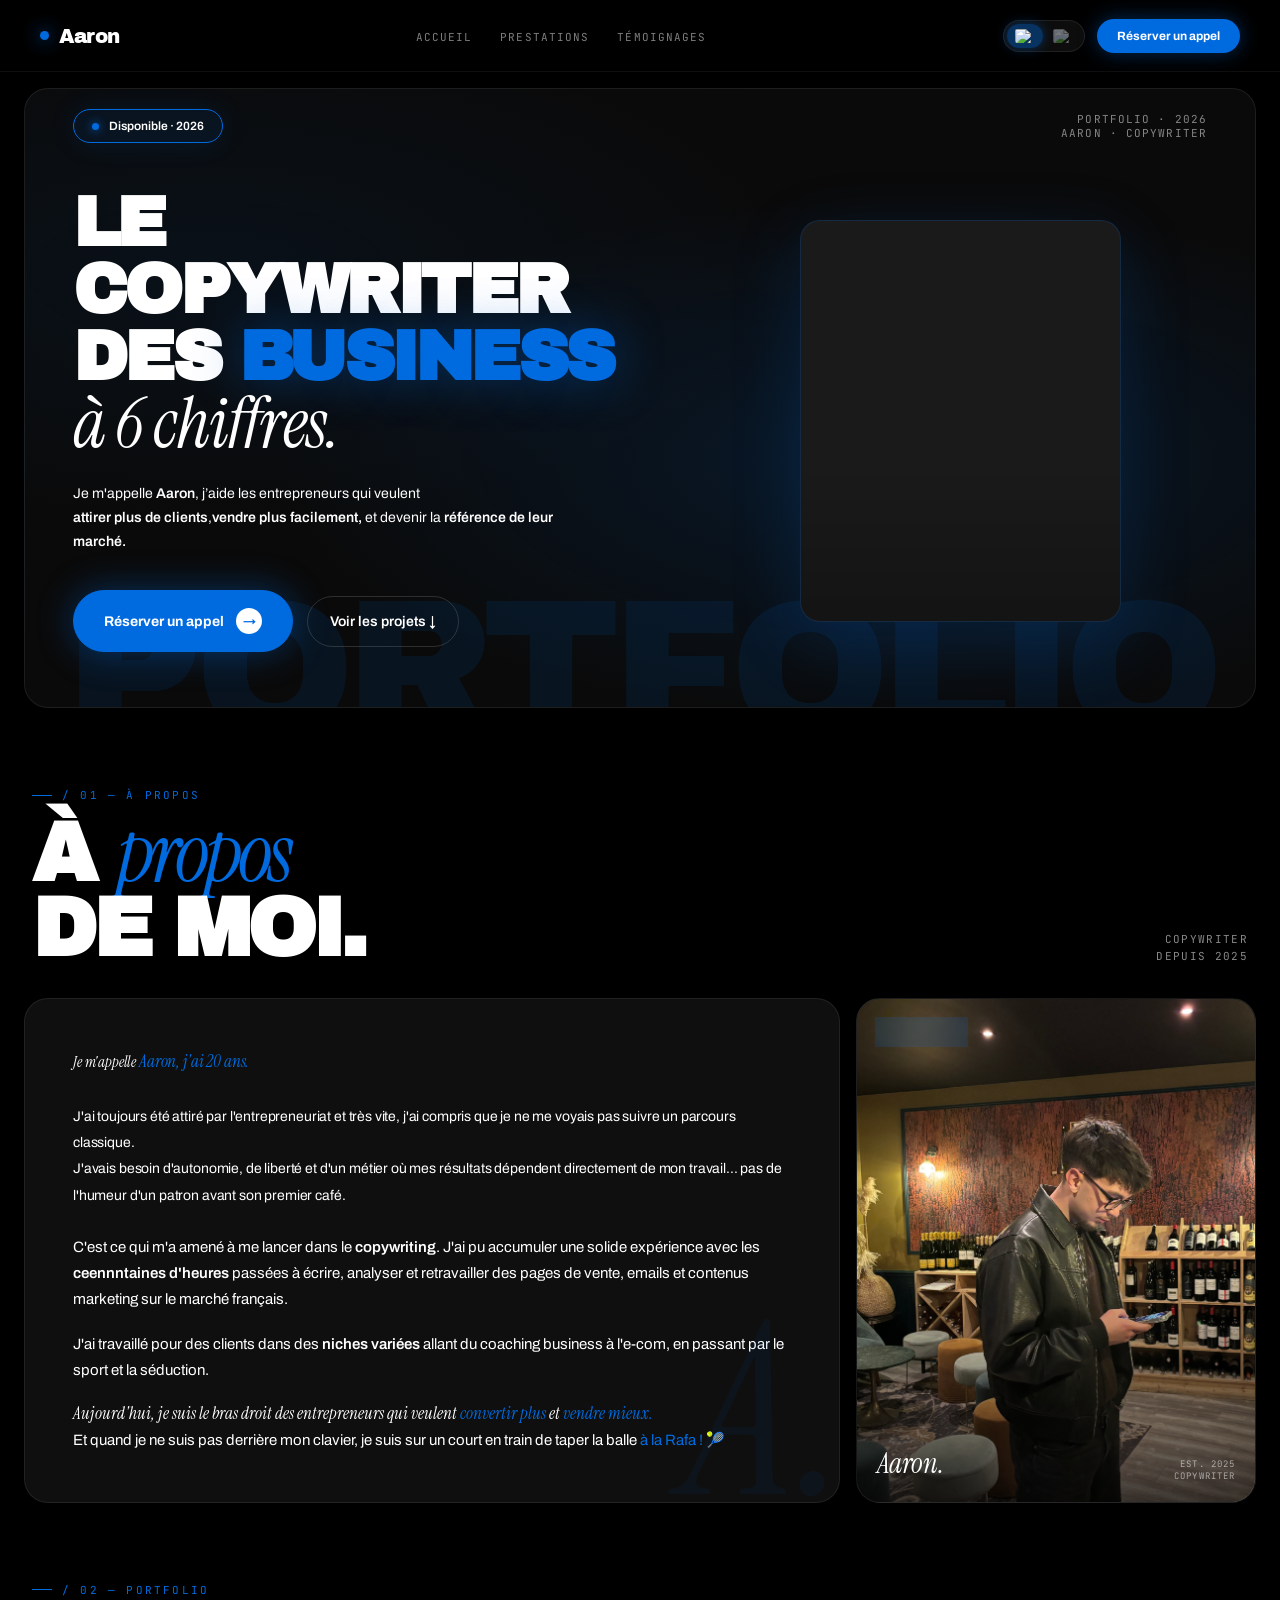
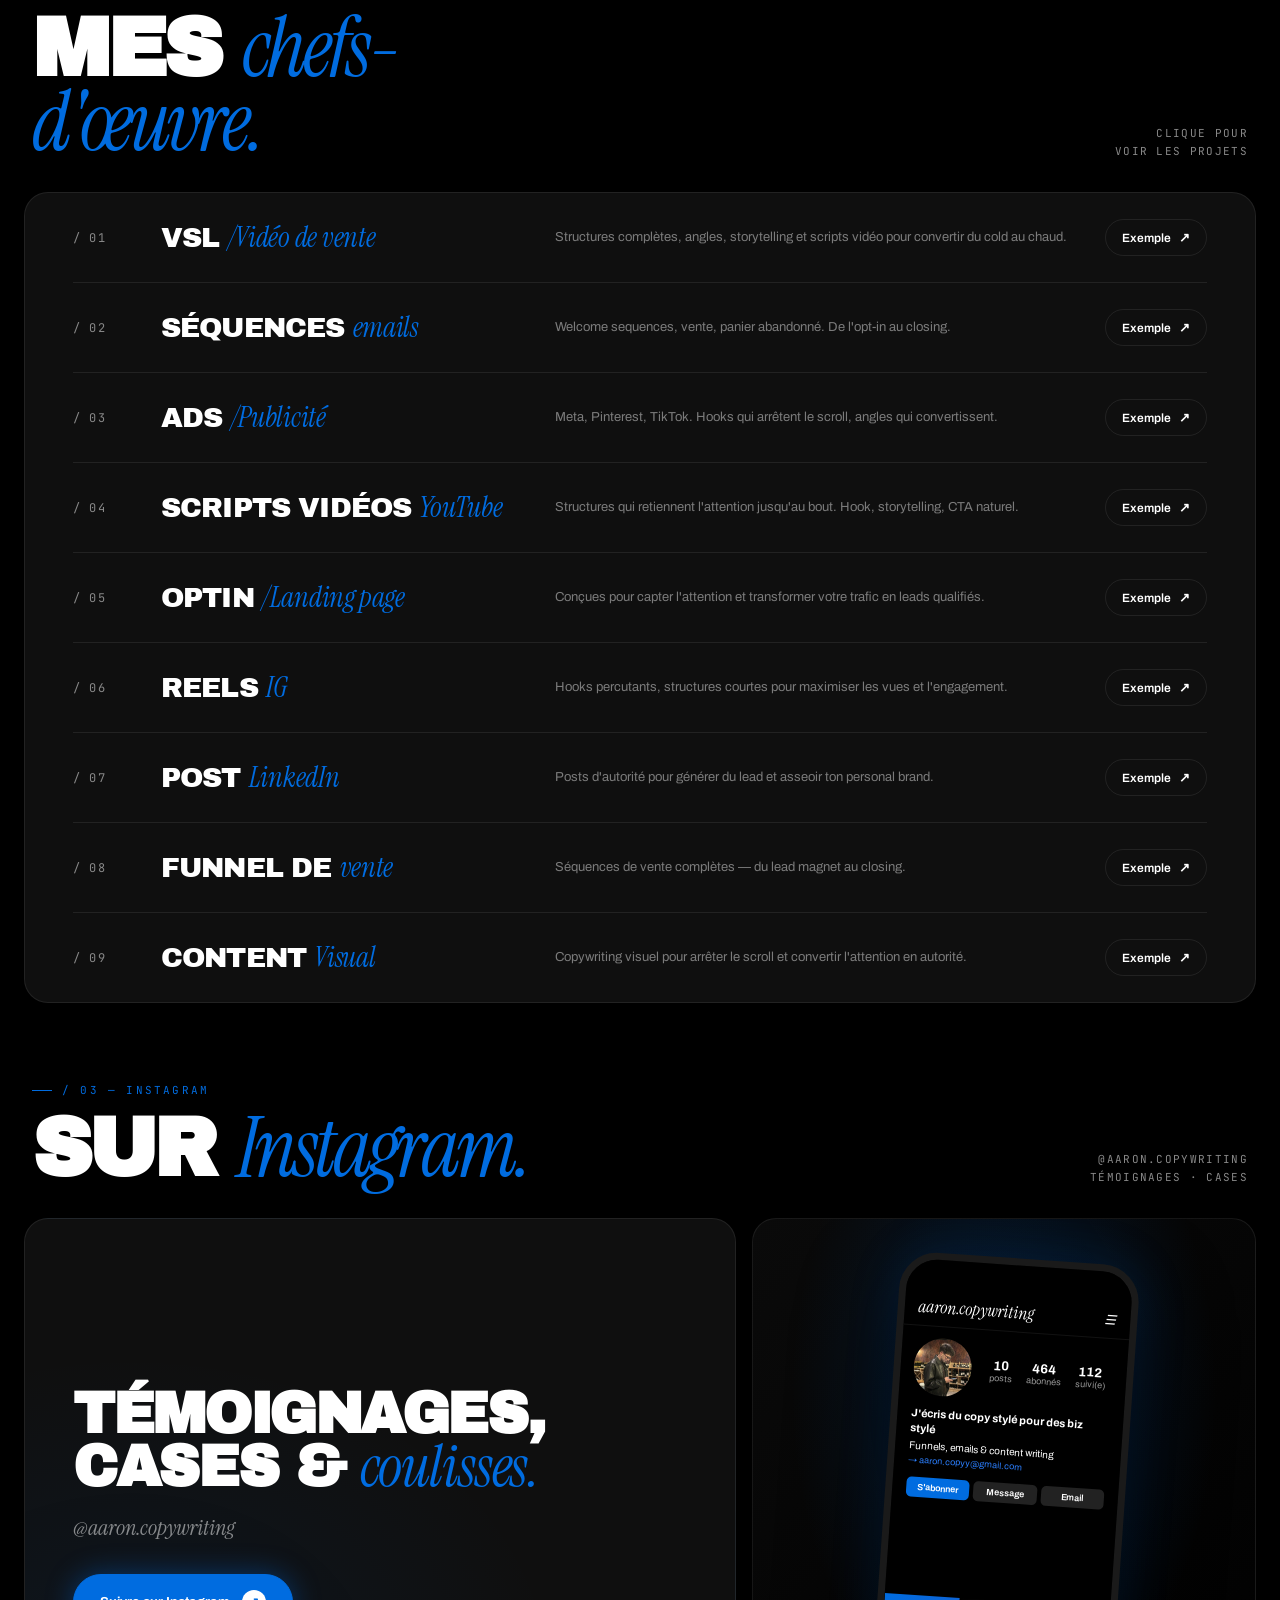
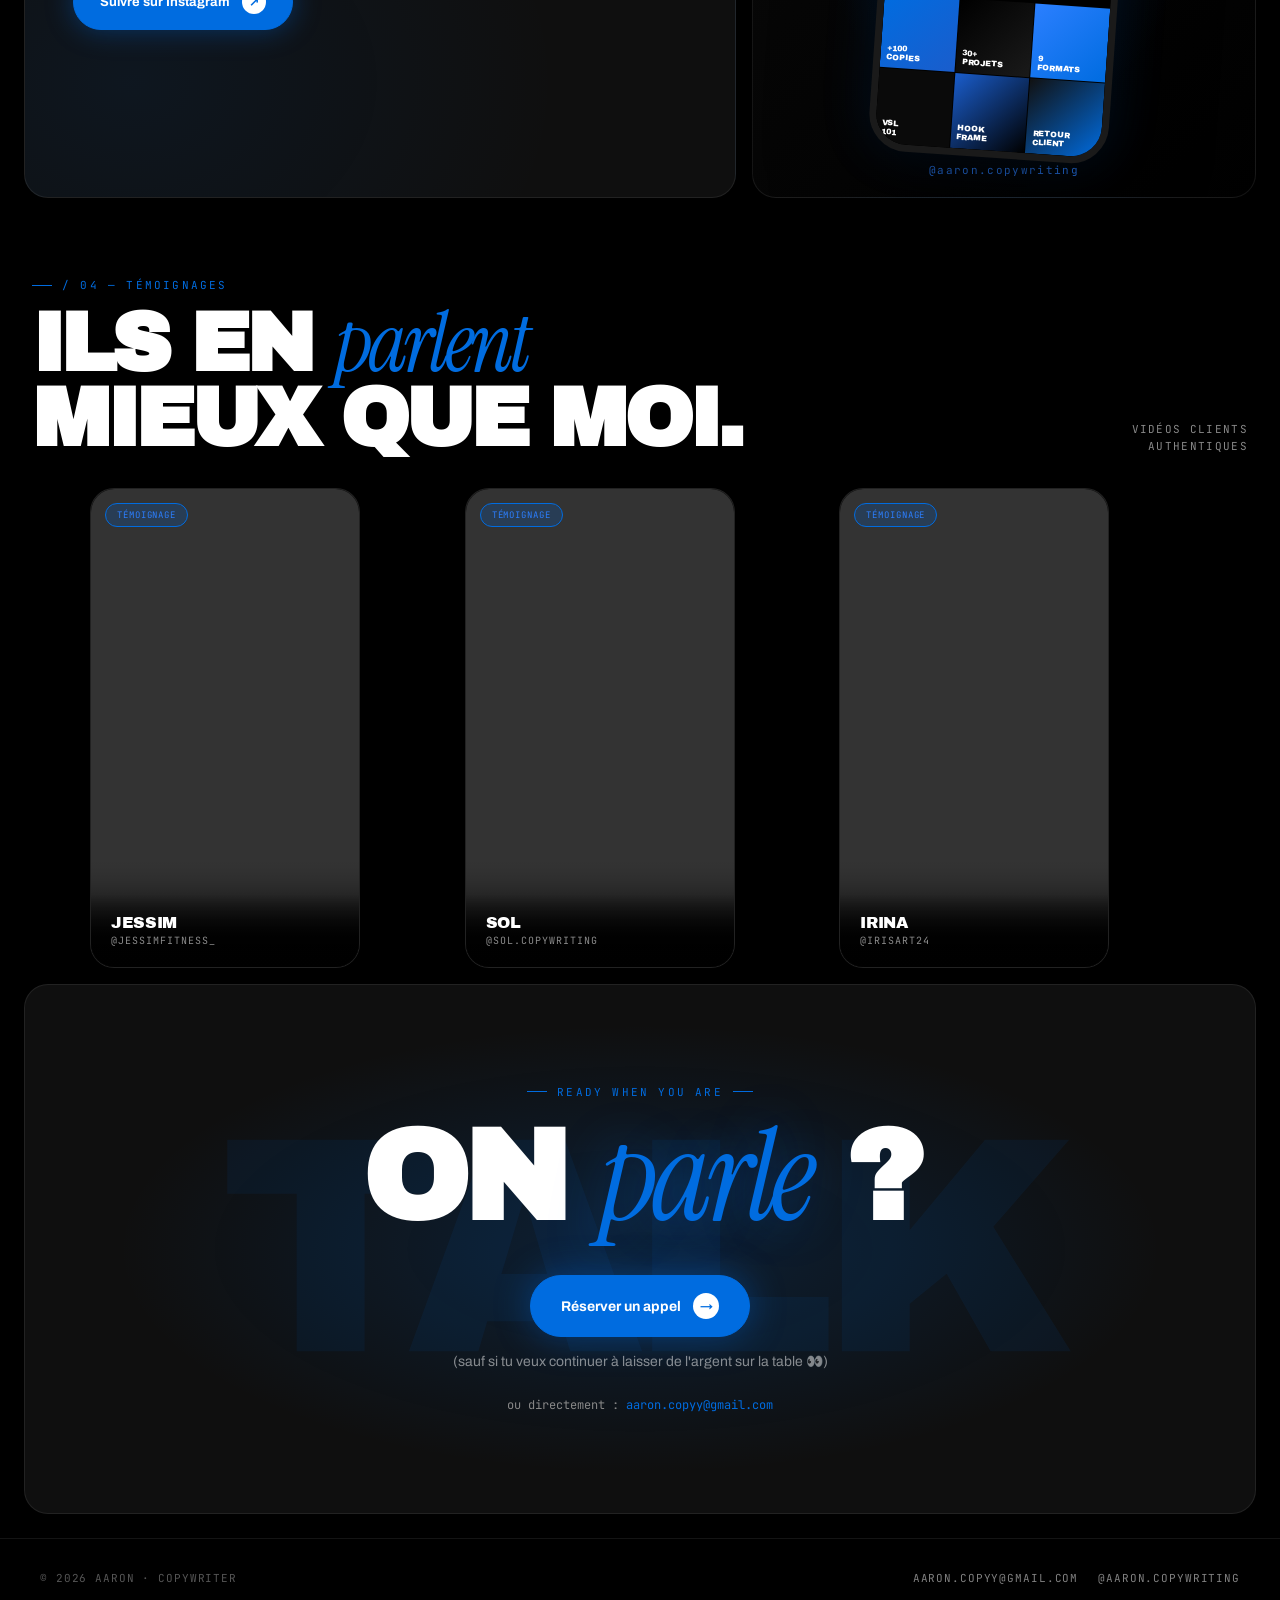
==== commit a945de64: "nettoyage code" ====
--- a/index.html
+++ b/index.html
@@ -19,1164 +19,7 @@
 <link rel="preconnect" href="https://fonts.googleapis.com">
 <link rel="preconnect" href="https://fonts.gstatic.com" crossorigin>
 <link href="https://fonts.googleapis.com/css2?family=Archivo+Black&family=Archivo:wght@400;500;600;700&family=Instrument+Serif:ital@0;1&family=JetBrains+Mono:wght@400;500&family=DM+Sans:ital,opsz,wght@0,9..40,300;0,9..40,400;1,9..40,300&display=swap" rel="stylesheet">
-
-<style>
-  :root {
-    --bg: #000000;
-    --bg-2: #0a0a0a;
-    --bg-3: #141414;
-    --card: #0f0f0f;
-    --ink: #ffffff;
-    --ink-dim: #888;
-    --ink-muted: #555;
-    --blue: #006CE0;
-    --blue-bright: #2b7fff;
-    --blue-glow: rgba(0,108,224,0.4);
-    --blue-dim: rgba(0,108,224,0.12);
-    --line: rgba(255,255,255,0.08);
-    --line-blue: rgba(0,108,224,0.2);
-    --nav-h: 72px;
-  }
-
-  *, *::before, *::after { box-sizing: border-box; margin: 0; padding: 0; }
-  html { scroll-behavior: smooth; }
-  body {
-    background: var(--bg);
-    color: var(--ink);
-    font-family: 'Archivo', sans-serif;
-    overflow-x: hidden;
-    -webkit-font-smoothing: antialiased;
-  }
-  ::selection { background: var(--blue); color: #fff; }
-
-  body::before {
-    content: "";
-    position: fixed; inset: 0;
-    background-image: url("data:image/svg+xml;utf8,<svg xmlns='http://www.w3.org/2000/svg' width='200' height='200'><filter id='n'><feTurbulence type='fractalNoise' baseFrequency='0.9' numOctaves='2' stitchTiles='stitch'/><feColorMatrix values='0 0 0 0 0  0 0 0 0 0  0 0 0 0 0  0 0 0 0.08 0'/></filter><rect width='200' height='200' filter='url(%23n)'/></svg>");
-    pointer-events: none; z-index: 200; opacity: .5; mix-blend-mode: overlay;
-  }
-
-  /* ── NAV ── */
-  nav {
-    position: fixed; top: 0; left: 0; right: 0; z-index: 100;
-    height: var(--nav-h);
-    padding: 0 40px;
-    display: flex; justify-content: space-between; align-items: center;
-    backdrop-filter: blur(24px);
-    background: rgba(0,0,0,0.15);
-    border-bottom: 1px solid rgba(255,255,255,0.06);
-    transition: background 0.3s;
-  }
-  .logo {
-    font-family: 'Archivo Black', sans-serif;
-    font-size: 20px; letter-spacing: -0.04em;
-    display: flex; align-items: center; gap: 10px;
-    text-decoration: none; color: var(--ink);
-  }
-  .logo-dot {
-    width: 9px; height: 9px; background: var(--blue);
-    border-radius: 50%;
-    box-shadow: 0 0 18px var(--blue);
-    animation: pulse 2s infinite;
-  }
-  @keyframes pulse {
-    0%,100% { opacity:1; box-shadow: 0 0 18px var(--blue); }
-    50% { opacity:.5; box-shadow: 0 0 8px var(--blue); }
-  }
-  .nav-links { display: flex; gap: 28px; align-items: center; list-style: none; }
-  .nav-links a {
-    color: rgba(255,255,255,0.5); text-decoration: none;
-    font-family: 'JetBrains Mono', monospace;
-    font-size: 11px; text-transform: uppercase; letter-spacing: 0.1em;
-    transition: color .25s;
-  }
-  .nav-links a:hover { color: #fff; }
-  .nav-right { display: flex; align-items: center; gap: 12px; }
-
-  .lang-switch {
-    display: flex; align-items: center;
-    background: rgba(255,255,255,0.05);
-    border: 1px solid rgba(255,255,255,0.08);
-    border-radius: 100px; padding: 3px; gap: 2px;
-  }
-  .lang-btn {
-    background: none; border: none; cursor: pointer;
-    padding: 5px 8px; border-radius: 100px;
-    transition: all 0.2s; opacity: 0.45;
-    display: flex; align-items: center;
-  }
-  .lang-btn.active { background: rgba(0,108,224,0.4); opacity: 1; box-shadow: 0 0 12px var(--blue-glow); }
-  .lang-btn img { border-radius: 2px; display: block; }
-
-  .nav-cta {
-    padding: 10px 20px;
-    background: var(--blue); color: #fff;
-    border-radius: 100px; text-decoration: none;
-    font-family: 'Archivo', sans-serif;
-    font-size: 12px; font-weight: 700;
-    transition: all .3s;
-    box-shadow: 0 0 20px var(--blue-glow);
-    border: none; cursor: pointer;
-  }
-  .nav-cta:hover { background: var(--blue-bright); transform: translateY(-2px); box-shadow: 0 4px 28px var(--blue-glow); }
-
-  .burger {
-    display: none; flex-direction: column; gap: 5px;
-    background: none; border: none; cursor: pointer; padding: 4px;
-  }
-  .burger span { display: block; width: 22px; height: 2px; background: var(--ink); border-radius: 2px; transition: all .3s; }
-
-  /* ── MAIN LAYOUT ── */
-  main {
-    position: relative; z-index: 2;
-    padding: calc(var(--nav-h) + 16px) 24px 24px;
-    max-width: 1400px; margin: 0 auto;
-  }
-  .grid { display: grid; grid-template-columns: repeat(12,1fr); gap: 16px; }
-
-  .card-block {
-    background: var(--card);
-    border: 1px solid var(--line);
-    border-radius: 24px;
-    overflow: hidden; position: relative;
-    transition: transform .4s cubic-bezier(.2,.8,.2,1), border-color .4s, box-shadow .4s;
-  }
-  .card-block:hover { transform: translateY(-4px); }
-  .card-block.interactive:hover { border-color: var(--line-blue); }
-
-  /* ── HERO ── */
-  .hero-card {
-    grid-column: span 12;
-    min-height: 620px;
-    padding: 20px 48px;
-    display: flex; flex-direction: column; justify-content: center;
-    position: relative; overflow: hidden;
-    background:
-      radial-gradient(ellipse at 70% 60%, rgba(0,108,224,0.15) 0%, transparent 50%),
-      radial-gradient(ellipse at 15% 30%, rgba(0,108,224,0.07) 0%, transparent 40%),
-      var(--bg-2);
-  }
-  .hero-bg-text {
-    position: absolute;
-    bottom: -40px; left: 50%; transform: translateX(-50%);
-    font-family: 'Archivo Black', sans-serif;
-    font-size: clamp(100px,15vw,240px);
-    line-height: .8; letter-spacing: -0.05em;
-    color: var(--blue); opacity: 0.1;
-    white-space: nowrap; pointer-events: none;
-    z-index: 1;
-  }
-  .hero-top-bar {
-    display: flex; justify-content: space-between; align-items: center;
-    position: relative; z-index: 3; margin-bottom: 12px;
-  }
-  .hero-badge {
-    display: inline-flex; align-items: center; gap: 10px;
-    padding: 9px 18px;
-    border: 1px solid var(--blue); border-radius: 100px;
-    font-size: 12px; font-weight: 600; color: #fff;
-    background: rgba(0,108,224,0.08);
-    box-shadow: 0 0 28px rgba(0,108,224,0.12);
-  }
-  .hero-badge .dot {
-    width: 7px; height: 7px; border-radius: 50%;
-    background: var(--blue); box-shadow: 0 0 10px var(--blue);
-    animation: pulse 2s infinite;
-  }
-  .hero-meta {
-    font-family: 'JetBrains Mono', monospace;
-    font-size: 11px; color: var(--ink-dim);
-    letter-spacing: 0.1em; text-transform: uppercase; text-align: right;
-  }
-  .hero-body {
-    position: relative; z-index: 3;
-    display: grid; grid-template-columns: 1.2fr 1fr;
-    gap: 48px; align-items: center;
-    margin: auto 0; padding: 8px 0;
-  }
-  .hero-title {
-    font-family: 'Archivo Black', sans-serif;
-    font-size: clamp(30px,5.5vw,75px);
-    line-height: .95; letter-spacing: -0.05em;
-    text-transform: uppercase; color: #fff;
-  }
-  .hero-title .blue { color: var(--blue); text-shadow: 0 0 50px var(--blue-glow); }
-  .hero-title .serif {
-    font-family: 'Instrument Serif', serif;
-    font-style: italic; font-weight: 400;
-    text-transform: none; color: #fff; letter-spacing: -0.02em;
-  }
-  .hero-sub {
-    font-size: clamp(13px,1.1vw,15px); line-height: 1.7;
-    color: rgba(255,255,255,255); max-width: 500px;
-    margin: 24px 0 0;
-  }
-  .hero-sub strong { color: #fff; font-weight: 600; }
-
-  /* hero-photo-wrap */
-  .hero-photo-wrap {
-    position: relative;
-    display: flex; align-items: center; justify-content: center;
-  }
-  .hero-photo {
-    aspect-ratio: 4/5; border-radius: 20px; overflow: hidden;
-    background: #1a1a1a;
-    border: 1px solid var(--line-blue);
-    box-shadow: 0 20px 70px rgba(0,108,224,0.18);
-    position: relative;
-    width: 65%;
-  }
-  .hero-photo img { width:100%; height:100%; object-fit:cover; display:block; }
-  .hero-photo::after {
-    content:""; position:absolute; inset:0;
-    background: linear-gradient(180deg,transparent 60%,rgba(0,0,0,0.25) 100%);
-    pointer-events:none;
-  }
-  .hero-photo-placeholder {
-    width:100%; height:100%;
-    display:flex; align-items:center; justify-content:center;
-    flex-direction:column; gap:10px;
-    background: radial-gradient(circle at 50% 40%, rgba(0,108,224,0.1) 0%, transparent 60%);
-  }
-  .hero-photo-placeholder span {
-    font-family: 'Archivo Black', sans-serif;
-    font-size: 80px; color: var(--blue); opacity:.3;
-  }
-
-
-
-  .hero-cta-wrap {
-    position: relative; z-index: 3;
-    display: flex; gap: 14px; align-items: center;
-    margin-top: 36px; flex-wrap: wrap;
-  }
-  .btn-primary {
-    display: inline-flex; align-items: center; gap: 12px;
-    padding: 17px 30px;
-    background: var(--blue); color: #fff;
-    border-radius: 100px; text-decoration: none;
-    font-family: 'Archivo', sans-serif; font-weight: 700; font-size: 14px;
-    transition: all .3s;
-    border: 1px solid var(--blue);
-    box-shadow: 0 0 36px var(--blue-glow);
-  }
-  .btn-primary:hover { background: var(--blue-bright); transform: translateY(-2px); box-shadow: 0 8px 46px var(--blue-glow); }
-  .btn-primary .arrow-c {
-    width: 26px; height: 26px; border-radius: 50%;
-    background: #fff; color: var(--blue);
-    display: flex; align-items: center; justify-content: center;
-    font-size: 13px; font-weight: 700; transition: transform .3s;
-  }
-  .btn-primary:hover .arrow-c { transform: rotate(-45deg); }
-
-  .btn-ghost {
-    display: inline-flex; align-items: center; gap: 8px;
-    padding: 17px 22px; color: #fff; text-decoration: none;
-    font-family: 'Archivo', sans-serif; font-weight: 600; font-size: 14px;
-    border: 1px solid rgba(255,255,255,0.15); border-radius: 100px;
-    transition: all .3s;
-  }
-  .btn-ghost:hover { border-color: #fff; background: rgba(255,255,255,0.05); }
-
-  /* ── STATS ROW ── */
-  .stat-card {
-    grid-column: span 3;
-    padding: 30px 28px; min-height: 170px;
-    display: flex; flex-direction: column; justify-content: space-between;
-    position: relative; overflow: hidden;
-    transition: transform .4s cubic-bezier(.2,.8,.2,1), border-color .4s, box-shadow .4s;
-    cursor: default;
-  }
-  .stat-card:hover {
-    transform: translateY(-1px) !important;
-    border-color: rgba(255,255,255,0.2) !important;
-    box-shadow: 0 18px 40px rgba(0,0,0,0.5) !important;
-  }
-  .stat-card::before {
-    content:''; position:absolute; inset:0;
-    background: radial-gradient(ellipse at 50% 0%, rgba(0,108,224,0.08) 0%, transparent 70%);
-    opacity:0; transition:opacity .3s;
-  }
-  .stat-card:hover::before { opacity:0; }
-  .stat-top {
-    font-family: 'JetBrains Mono', monospace;
-    font-size: 10px; letter-spacing: .15em;
-    text-transform: uppercase; color: var(--ink-muted);
-    display: flex; align-items: center; gap: 8px; margin-bottom: 14px;
-  }
-  .stat-top::before { content:""; width:14px; height:1px; background:var(--blue); }
-  .stat-num {
-    font-family: 'Archivo Black', sans-serif;
-    font-size: clamp(44px,5vw,68px);
-    line-height: .9; letter-spacing: -0.04em; color: #fff;
-  }
-  .stat-num .unit { color: var(--blue); }
-  .stat-label {
-    font-family: 'JetBrains Mono', monospace;
-    font-size: 11px; letter-spacing: .12em;
-    text-transform: uppercase; color: var(--ink-dim); line-height: 1.5;
-  }
-
-  /* ── FORMATS MARQUEE CARD ── */
-  .marquee-stat {
-    grid-column: span 3;
-    min-height: 170px;
-    display: flex; flex-direction: column; justify-content: space-between;
-    padding: 30px 0 30px 28px;
-    overflow: hidden;
-    transition: transform .35s cubic-bezier(.2,.8,.2,1), border-color .3s, box-shadow .3s;
-  }
-  .marquee-stat:hover {
-    transform: translateY(-14px);
-    border-color: rgba(255,255,255,0.18);
-    box-shadow: 0 28px 56px rgba(0,0,0,0.55);
-  }
-  .marquee-stat::before {
-    content:''; position:absolute; inset:0;
-    background: radial-gradient(ellipse at 50% 0%, rgba(0,108,224,0.08) 0%, transparent 70%);
-    opacity:0; transition:opacity .3s; pointer-events:none;
-  }
-  .marquee-stat:hover::before { opacity:0; }
-
-  .marquee-stat .stat-top {
-    padding-right: 28px;
-  }
-  .formats-marquee-wrap {
-    flex:1; display:flex; flex-direction:column; justify-content:center;
-    overflow:hidden; gap:8px; padding: 8px 0;
-    -webkit-mask: linear-gradient(90deg, transparent 0%, #000 15%, #000 85%, transparent 100%);
-    mask: linear-gradient(90deg, transparent 0%, #000 15%, #000 85%, transparent 100%);
-  }
-  .formats-track {
-    display: flex; gap: 18px; width: max-content;
-    animation: scrollFormats 55s linear infinite;
-  }
-  .formats-track-2 {
-    animation-direction: reverse;
-    animation-duration: 70s;
-  }
-  .format-pill {
-    display: inline-flex; align-items: center;
-    padding: 6px 14px;
-    border-radius: 100px;
-    font-family: 'JetBrains Mono', monospace;
-    font-size: 11px; letter-spacing: .08em;
-    white-space: nowrap; flex-shrink: 0;
-  }
-  .format-pill.filled {
-    background: var(--blue); color: #fff;
-    box-shadow: 0 0 14px var(--blue-glow);
-  }
-  .format-pill.outline {
-    border: 1px solid rgba(0,108,224,0.35); color: var(--blue);
-  }
-  .format-pill.ghost {
-    border: 1px solid rgba(255,255,255,0.1);
-    color: rgba(255,255,255,0.45);
-  }
-  .marquee-stat .stat-label-bottom {
-    font-family: 'JetBrains Mono', monospace;
-    font-size: 11px; letter-spacing: .12em;
-    text-transform: uppercase; color: var(--ink-dim);
-    padding-right: 28px; margin-top: 4px;
-  }
-  @keyframes scrollFormats {
-    from { transform: translateX(0); }
-    to { transform: translateX(-50%); }
-  }
-
-  /* ── SECTION HEADER ── */
-  .section-intro { grid-column: span 12; padding: 64px 8px 16px; }
-  .section-intro-inner { display: flex; justify-content: space-between; align-items: flex-end; gap: 24px; }
-  .section-label {
-    font-family: 'JetBrains Mono', monospace;
-    font-size: 11px; letter-spacing: .2em;
-    text-transform: uppercase; color: var(--blue);
-    margin-bottom: 14px;
-    display: flex; align-items: center; gap: 10px;
-  }
-  .section-label::before { content:""; width:20px; height:1px; background:var(--blue); }
-  .section-title {
-    font-family: 'Archivo Black', sans-serif;
-    font-size: clamp(44px,6.5vw,100px);
-    line-height: .9; letter-spacing: -0.05em;
-    text-transform: uppercase; color: #fff;
-  }
-  .section-title em {
-    font-family: 'Instrument Serif', serif;
-    font-style: italic; font-weight: 400;
-    text-transform: none; color: var(--blue);
-  }
-  .section-right {
-    font-family: 'JetBrains Mono', monospace;
-    font-size: 11px; color: var(--ink-dim);
-    letter-spacing: .12em; text-transform: uppercase;
-    text-align: right; min-width: 130px; line-height: 1.6;
-  }
-
-  /* ── PORTFOLIO CARDS (catégories) ── */
-  .portfolio-grid { grid-column: span 12; }
-
-  /* ── SERVICES LIST (style Jimmy) ── */
-  .services-card {
-    grid-column: span 12;
-    background: var(--card);
-    border: 1px solid var(--line);
-    border-radius: 24px;
-    padding: 0 48px;
-  }
-  .service-row {
-    display: grid;
-    grid-template-columns: 56px 1.4fr 2fr auto;
-    gap: 32px; align-items: center;
-    padding: 26px 0;
-    border-bottom: 1px solid var(--line);
-    cursor: pointer; position: relative;
-    transition: all .3s;
-    text-decoration: none; color: inherit;
-  }
-  .service-row:last-child { border-bottom: none; }
-  .service-row::before {
-    content: ""; position: absolute;
-    left: -48px; right: -48px; top: 0; bottom: 0;
-    background: linear-gradient(90deg, rgba(0,108,224,0.07) 0%, transparent 100%);
-    opacity: 0; transition: opacity .3s; pointer-events: none;
-  }
-  .service-row:hover::before { opacity: 1; }
-  .service-row:hover .svc-name { color: var(--blue); }
-  .service-row:hover .svc-arrow {
-    background: var(--blue); color: #fff;
-    border-color: var(--blue);
-    box-shadow: 0 0 24px var(--blue-glow);
-  }
-  .service-row:hover .svc-arrow .arr { transform: rotate(-45deg); }
-
-  .svc-num {
-    font-family: 'JetBrains Mono', monospace;
-    font-size: 12px; color: var(--ink-dim);
-    letter-spacing: .1em; position: relative; z-index: 2;
-  }
-  .svc-name {
-    font-family: 'Archivo Black', sans-serif;
-    font-size: clamp(20px,2.2vw,30px);
-    letter-spacing: -0.03em; line-height: 1;
-    color: #fff; text-transform: uppercase;
-    transition: color .3s; position: relative; z-index: 2;
-  }
-  .svc-name em {
-    font-family: 'Instrument Serif', serif;
-    font-style: italic; font-weight: 400;
-    text-transform: none; color: var(--blue);
-    letter-spacing: -0.01em;
-  }
-  .svc-desc {
-    font-size: 13px; line-height: 1.5;
-    color: rgba(255,255,255,0.45);
-    position: relative; z-index: 2;
-  }
-  .svc-arrow {
-    display: inline-flex; align-items: center; gap: 8px;
-    padding: 10px 16px;
-    border: 1px solid var(--line);
-    border-radius: 100px;
-    font-family: 'Archivo', sans-serif;
-    font-weight: 600; font-size: 12px; color: #fff;
-    transition: all .3s; position: relative; z-index: 2;
-    white-space: nowrap;
-  }
-  .svc-arrow .arr { font-size: 13px; transition: transform .3s; }
-
-  /* ── ABOUT ── */
-  .about-text-card {
-    grid-column: span 8;
-    padding: 48px;
-    min-height: 420px;
-    display: flex; flex-direction: column; justify-content: center;
-    gap: 18px;
-    position: relative; overflow: hidden;
-  }
-  .about-text-card::after {
-    content: "A.";
-    position: absolute; bottom: -30px; right: -10px;
-    font-family: 'Instrument Serif', serif; font-style: italic;
-    font-size: 240px; line-height: 1;
-    color: var(--blue); opacity: 0.06;
-    pointer-events: none;
-  }
-  .about-lead {
-    font-family: 'Instrument Serif', serif;
-    font-style: italic; font-weight: 400;
-    font-size: clamp(24px,2.6vw,36px);
-    line-height: 1.3; color: #fff; letter-spacing: -0.01em;
-    margin-bottom: 8px;
-  }
-  .about-lead span { color: var(--blue); }
-  .about-text-card p {
-    font-size: 15px; line-height: 1.75;
-    color: rgba(255,255,255,255);
-  }
-  .about-text-card p strong { color: #fff; font-weight: 600; }
-  .about-text-card p em { color: var(--blue); font-style: italic; }
-
-  .about-photo-card {
-    grid-column: span 4;
-    min-height: 420px;
-    overflow: hidden; position: relative;
-    background: linear-gradient(135deg,#1a1a1a 0%,#000 100%);
-  }
-  .about-photo-card img {
-    width: 100%; height: 100%;
-    object-fit: cover; display: block;
-    position: absolute; inset: 0;
-  }
-  .about-photo-card::after {
-    content: ""; position: absolute; inset: 0;
-    background: linear-gradient(180deg,transparent 50%,rgba(0,0,0,0.75) 100%);
-    pointer-events: none; z-index: 1;
-  }
-  .about-photo-placeholder {
-    position: absolute; inset: 0;
-    display: flex; align-items: center; justify-content: center;
-    background: radial-gradient(circle at 50% 40%, rgba(0,108,224,0.08) 0%, transparent 60%);
-  }
-  .about-photo-placeholder span {
-    font-family: 'Archivo Black', sans-serif;
-    font-size: 80px; color: var(--blue); opacity: .15;
-  }
-  .about-tag {
-    position: absolute; top: 18px; left: 18px;
-    padding: 7px 14px;
-    background: rgba(0,108,224,0.15); backdrop-filter: blur(10px);
-    border: 1px solid var(--blue); border-radius: 100px;
-    font-family: 'JetBrains Mono', monospace;
-    font-size: 10px; letter-spacing: .1em; text-transform: uppercase;
-    color: var(--blue-bright); z-index: 3;
-  }
-  .about-signature {
-    position: absolute; bottom: 20px; left: 20px; right: 20px;
-    display: flex; justify-content: space-between; align-items: flex-end;
-    z-index: 3;
-  }
-  .about-sig-name {
-    font-family: 'Instrument Serif', serif;
-    font-style: italic; font-size: 28px; color: #fff;
-  }
-  .about-sig-meta {
-    font-family: 'JetBrains Mono', monospace;
-    font-size: 9px; letter-spacing: .12em;
-    text-transform: uppercase; color: rgba(255,255,255,0.55); text-align: right;
-  }
-
-  /* ── INSTAGRAM ── */
-  .ig-text-card {
-    grid-column: span 7;
-    padding: 48px;
-    min-height: 580px;
-    display: flex; flex-direction: column; justify-content: center;
-    position: relative; overflow: hidden;
-    background:
-      radial-gradient(ellipse at 15% 80%, rgba(0,108,224,0.08) 0%, transparent 50%),
-      var(--card);
-  }
-  .ig-headline {
-    font-family: 'Archivo Black', sans-serif;
-    font-size: clamp(36px,4.5vw,64px);
-    line-height: .92; letter-spacing: -0.04em;
-    color: #fff; margin-bottom: 20px;
-    text-transform: uppercase;
-  }
-  .ig-headline em {
-    font-family: 'Instrument Serif', serif;
-    font-style: italic; font-weight: 400;
-    text-transform: none; color: var(--blue); letter-spacing: -0.02em;
-  }
-  .ig-handle {
-    font-family: 'Instrument Serif', serif;
-    font-style: italic; font-size: 22px;
-    color: rgba(255,255,255,0.5); margin-bottom: 32px;
-  }
-  .ig-btn {
-    display: inline-flex; align-items: center; gap: 12px;
-    padding: 15px 26px;
-    background: var(--blue); color: #fff;
-    border-radius: 100px; text-decoration: none;
-    font-family: 'Archivo', sans-serif; font-weight: 700; font-size: 13px;
-    transition: all .3s;
-    box-shadow: 0 0 28px var(--blue-glow);
-    border: 1px solid var(--blue);
-    width: fit-content;
-  }
-  .ig-btn:hover { background: var(--blue-bright); transform: translateY(-2px); box-shadow: 0 8px 36px var(--blue-glow); }
-  .ig-btn .arrow-c {
-    width: 24px; height: 24px; border-radius: 50%;
-    background: #fff; color: var(--blue);
-    display: flex; align-items: center; justify-content: center;
-    font-size: 12px; transition: transform .3s;
-  }
-  .ig-btn:hover .arrow-c { transform: rotate(-45deg); }
-
-  .phone-card {
-    grid-column: span 5;
-    min-height: 580px;
-    background:
-      radial-gradient(ellipse at 50% 30%, rgba(0,108,224,0.2) 0%, transparent 60%),
-      linear-gradient(135deg,#0a0a0a 0%,#000 100%);
-    border: 1px solid var(--line);
-    border-radius: 24px;
-    display: flex; align-items: center; justify-content: center;
-    overflow: hidden; padding: 32px; position: relative;
-  }
-  .phone-card::after {
-    content: attr(data-handle);
-    position: absolute; bottom: 20px; left: 50%; transform: translateX(-50%);
-    font-family: 'JetBrains Mono', monospace;
-    font-size: 11px; letter-spacing: .12em;
-    color: var(--blue-bright);
-  }
-  .phone-mockup {
-    width: 240px; height: 500px;
-    background: #000; border-radius: 38px;
-    border: 7px solid #1a1a1a;
-    box-shadow:
-      0 36px 90px rgba(0,0,0,0.6),
-      0 0 50px rgba(0,108,224,0.18),
-      inset 0 0 0 1px rgba(255,255,255,0.03);
-    position: relative; overflow: hidden;
-    transform: rotate(4deg);
-    transition: transform .5s cubic-bezier(.2,.8,.2,1);
-    z-index: 2;
-  }
-  .phone-mockup:hover { transform: rotate(2deg) scale(1.03); }
-  .phone-notch {
-    position: absolute; top: 7px; left: 50%; transform: translateX(-50%);
-    width: 80px; height: 22px;
-    background: #000; border-radius: 100px; z-index: 10;
-  }
-  .phone-screen {
-    position: absolute; inset: 0;
-    background: #000; display: flex; flex-direction: column; color: #fff;
-    overflow: hidden;
-  }
-  .phone-screen img {
-    width: 100%; height: 100%;
-    object-fit: cover; object-position: top;
-    display: block;
-  }
-  .phone-screen-placeholder {
-    width: 100%; height: 100%;
-    display: flex; flex-direction: column;
-    background: #000;
-  }
-  .ps-header {
-    padding: 36px 14px 8px;
-    display: flex; justify-content: space-between; align-items: center;
-    border-bottom: 1px solid rgba(255,255,255,0.07);
-    font-family: 'Instrument Serif', serif; font-style: italic; font-size: 17px;
-  }
-  .ps-profile {
-    padding: 12px 14px;
-    display: flex; gap: 12px; align-items: center;
-  }
-  .ps-avatar {
-    width: 56px; height: 56px; border-radius: 50%;
-    background: linear-gradient(135deg,var(--blue),var(--blue-bright));
-    padding: 2px; flex-shrink: 0;
-  }
-  .ps-avatar-in {
-    width: 100%; height: 100%; border-radius: 50%;
-    background: #111;
-    display: flex; align-items: center; justify-content: center;
-    font-family: 'Archivo Black', sans-serif; font-size: 18px; color: var(--blue);
-  }
-  .ps-stats { flex: 1; display: flex; justify-content: space-around; }
-  .ps-stat { text-align: center; }
-  .ps-stat-n { font-family: 'Archivo', sans-serif; font-weight: 700; font-size: 13px; }
-  .ps-stat-l { font-size: 9px; opacity: .6; }
-  .ps-bio { padding: 0 14px 10px; font-size: 10px; line-height: 1.4; }
-  .ps-bio .ps-name { font-weight: 700; font-size: 11px; display: block; margin-bottom: 2px; }
-  .ps-btns { padding: 0 14px 12px; display: flex; gap: 4px; }
-  .ps-btns span {
-    flex: 1; padding: 5px 6px;
-    background: var(--blue); color: #fff;
-    border-radius: 5px; font-size: 9px; font-weight: 600; text-align: center;
-  }
-  .ps-btns span.sec { background: #222; }
-  .ps-grid { display: grid; grid-template-columns: repeat(3,1fr); gap: 1px; margin-top: auto; }
-  .ps-cell {
-    aspect-ratio: 1; background: #111;
-    display: flex; align-items: flex-end; padding: 6px;
-    font-family: 'Archivo Black', sans-serif;
-    font-size: 8px; line-height: 1.1; color: #fff;
-    text-transform: uppercase; letter-spacing: -0.01em;
-  }
-  .ps-cell.b1 { background: linear-gradient(135deg,var(--blue),#1a5dcc); }
-  .ps-cell.b2 { background: linear-gradient(135deg,#000,#1a1a1a); }
-  .ps-cell.b3 { background: linear-gradient(135deg,var(--blue-bright),var(--blue)); }
-  .ps-cell.b4 { background: #0a0a0a; }
-  .ps-cell.b5 { background: linear-gradient(135deg,#1a5dcc,#000); }
-  .ps-cell.b6 { background: linear-gradient(135deg,#111,var(--blue)); }
-
-  /* ── TESTIMONIALS ── */
-  .video-grid-wrap { grid-column: span 12; }
-  .video-grid {
-    display: grid; grid-template-columns: repeat(3,1fr); gap: 24px;
-    max-width: 1100px; margin: 0 auto;
-  }
-  .video-card {
-    aspect-ratio: 9/16;
-    background: var(--card);
-    border: 1px solid var(--line);
-    border-radius: 24px;
-    position: relative; overflow: hidden; cursor: pointer;
-    transition: all .4s;
-    max-height: 480px;
-  }
-  .video-card:hover { transform: translateY(-6px); border-color: var(--blue); box-shadow: 0 20px 50px var(--blue-glow); }
-  /* FIX MOBILE : la vidéo doit être au-dessus du placeholder */
-  .video-card video {
-    position: absolute; inset:0; width:100%; height:100%;
-    object-fit: cover; display:block; border-radius:24px;
-    z-index: 2;
-  }
-  .video-placeholder {
-    position:absolute; inset:0;
-    background: radial-gradient(circle at 50% 40%, rgba(0,108,224,0.18) 0%, transparent 60%),
-                linear-gradient(180deg,#1a1a1a 0%,#000 100%);
-    display:flex; align-items:center; justify-content:center;
-    z-index: 1;
-    pointer-events: none;
-  }
-  .play-btn {
-    width:70px; height:70px; border-radius:50%;
-    background: var(--blue);
-    display:flex; align-items:center; justify-content:center;
-    box-shadow: 0 0 36px var(--blue-glow); transition:all .3s;
-  }
-  .video-card:hover .play-btn { transform:scale(1.12); background:#fff; box-shadow:0 0 50px rgba(255,255,255,0.3); }
-  .play-btn::before {
-    content:""; width:0; height:0;
-    border-left: 16px solid #fff;
-    border-top: 11px solid transparent;
-    border-bottom: 11px solid transparent;
-    margin-left: 4px; transition: border-left-color .3s;
-  }
-  .video-card:hover .play-btn::before { border-left-color: var(--blue); }
-  .video-info {
-    position:absolute; bottom:0; left:0; right:0; padding:20px;
-    background: linear-gradient(180deg,transparent 0%,rgba(0,0,0,0.88) 60%);
-    color:#fff;
-    z-index: 3;
-  }
-  .video-tag {
-    position:absolute; top:14px; left:14px;
-    padding:5px 11px;
-    background: rgba(0,108,224,0.2); backdrop-filter:blur(10px);
-    border: 1px solid var(--blue); border-radius:100px;
-    font-family:'JetBrains Mono',monospace;
-    font-size:9px; letter-spacing:.1em;
-    color:var(--blue-bright); text-transform:uppercase; z-index:4;
-  }
-  .video-name {
-    font-family:'Archivo Black',sans-serif;
-    font-size:16px; letter-spacing:-0.02em; text-transform:uppercase;
-    margin-bottom:3px;
-  }
-  .video-role {
-    font-family:'JetBrains Mono',monospace;
-    font-size:10px; letter-spacing:.1em; text-transform:uppercase; opacity:.55;
-  }
-
-  /* ── FINAL CTA ── */
-  .final-cta {
-    grid-column: span 12;
-    padding: 100px 48px;
-    text-align: center; min-height: 500px;
-    display: flex; flex-direction: column; justify-content: center; align-items: center;
-    position: relative; overflow: hidden;
-    background:
-      radial-gradient(ellipse at 50% 50%, rgba(0,108,224,0.18) 0%, transparent 60%),
-      var(--card);
-  }
-  .cta-bg-text {
-    position:absolute; top:50%; left:50%; transform:translate(-50%,-50%);
-    font-family:'Archivo Black',sans-serif;
-    font-size: clamp(160px,24vw,420px);
-    line-height:.8; letter-spacing:-0.05em;
-    color: var(--blue); opacity:.07;
-    white-space:nowrap; pointer-events:none; z-index:1;
-  }
-  .cta-label {
-    position:relative; z-index:2;
-    font-family:'JetBrains Mono',monospace;
-    font-size:11px; letter-spacing:.2em;
-    text-transform:uppercase; color:var(--blue);
-    margin-bottom:20px;
-    display:flex; align-items:center; gap:10px;
-  }
-  .cta-label::before, .cta-label::after { content:""; width:20px; height:1px; background:var(--blue); }
-  .cta-title {
-    position:relative; z-index:2;
-    font-family:'Archivo Black',sans-serif;
-    font-size:clamp(56px,10vw,160px);
-    line-height:.9; letter-spacing:-0.05em;
-    color:#fff; text-transform:uppercase;
-    margin-bottom:40px;
-  }
-  .cta-title em {
-    font-family:'Instrument Serif',serif;
-    font-style:italic; font-weight:400;
-    text-transform:none; color:var(--blue);
-    text-shadow:0 0 50px var(--blue-glow);
-  }
-  .cta-email {
-    position:relative; z-index:2;
-    margin-top:28px;
-    font-family:'JetBrains Mono',monospace;
-    font-size:12px; color:var(--ink-dim);
-  }
-  .cta-email a { color:var(--blue); text-decoration:none; }
-  .cta-email a:hover { color:var(--blue-bright); }
-
-  /* ── FOOTER ── */
-  footer {
-    padding: 32px 40px;
-    max-width: 1400px; margin: 0 auto;
-    position: relative; z-index: 2;
-    display: flex; justify-content: space-between; align-items: center;
-    flex-wrap: wrap; gap: 16px;
-    font-family: 'JetBrains Mono', monospace;
-    font-size: 11px; color: var(--ink-muted);
-    letter-spacing: .08em; text-transform: uppercase;
-    border-top: 1px solid var(--line);
-  }
-  footer a { color: rgba(255,255,255,0.5); text-decoration:none; transition:color .3s; }
-  footer a:hover { color: var(--blue); }
-  .footer-right { display:flex; gap:20px; }
-
-  /* ── MODAL ── */
-  .modal-overlay {
-    position:fixed; inset:0; background:rgba(0,0,0,0.88);
-    backdrop-filter:blur(16px); z-index:500;
-    display:flex; align-items:center; justify-content:center; padding:24px;
-    opacity:0; pointer-events:none; transition:opacity .3s;
-  }
-  .modal-overlay.active { opacity:1; pointer-events:all; }
-  .modal {
-    background: #111; border:1px solid rgba(0,108,224,0.2);
-    border-radius:20px; padding:36px;
-    width:100%; max-width:520px; max-height:80vh; overflow-y:auto;
-    box-shadow:0 0 80px rgba(0,108,224,0.15),0 40px 80px rgba(0,0,0,0.6);
-    transform:translateY(20px) scale(.97);
-    transition:transform .3s cubic-bezier(.34,1.56,.64,1);
-  }
-  .modal-overlay.active .modal { transform:translateY(0) scale(1); }
-  .modal-header {
-    display:flex; align-items:center; justify-content:space-between;
-    margin-bottom:24px; padding-bottom:18px;
-    border-bottom:1px solid rgba(255,255,255,0.06);
-  }
-  .modal-title-wrap { display:flex; align-items:center; gap:12px; }
-  .modal-icon { font-size:1.4rem; display:flex; align-items:center; }
-  .modal-icon img { width:36px; height:36px; object-fit:contain; display:block; }
-  .modal-title { font-family:'Archivo Black',sans-serif; font-size:1.25rem; letter-spacing:-0.03em; text-transform:uppercase; }
-  .modal-close {
-    width:32px; height:32px; border:1px solid rgba(255,255,255,0.1);
-    border-radius:50%; background:none; color:var(--ink-dim);
-    cursor:pointer; font-size:.9rem;
-    display:flex; align-items:center; justify-content:center; transition:all .2s;
-  }
-  .modal-close:hover { border-color:rgba(0,108,224,0.4); color:var(--blue); background:var(--blue-dim); }
-
-  .project-list { display:flex; flex-direction:column; gap:8px; }
-  .project-item {
-    display:flex; align-items:center; justify-content:space-between; gap:12px;
-    padding:13px 16px;
-    background:rgba(255,255,255,0.03);
-    border:1px solid rgba(255,255,255,0.05); border-radius:12px; transition:all .2s;
-  }
-  .project-item:hover { background:var(--blue-dim); border-color:rgba(0,108,224,0.2); }
-  .project-name { font-size:.9rem; font-weight:400; color:rgba(255,255,255,0.8); flex:1; line-height:1.3; }
-  .btn-voir {
-    display:inline-flex; align-items:center; gap:6px;
-    background:var(--blue-dim); border:1px solid rgba(0,108,224,0.3);
-    color:var(--blue); font-family:'Archivo',sans-serif;
-    font-size:.72rem; font-weight:600; letter-spacing:.06em;
-    text-transform:uppercase; padding:7px 14px; border-radius:8px;
-    text-decoration:none; transition:all .2s; white-space:nowrap; flex-shrink:0;
-  }
-  .btn-voir:hover { background:var(--blue); border-color:var(--blue); color:#fff; box-shadow:0 0 18px var(--blue-glow); }
-
-  /* ── NAV MOBILE ── */
-  .nav-mobile {
-    position:fixed; top:var(--nav-h); left:0; right:0;
-    background:rgba(0,0,0,0.97); backdrop-filter:blur(20px);
-    border-bottom:1px solid var(--line);
-    padding:16px 24px; z-index:99;
-    display:none; flex-direction:column; gap:4px;
-  }
-  .nav-mobile.open { display:flex; }
-  .nav-mobile a {
-    color:rgba(255,255,255,0.7); text-decoration:none;
-    font-family:'Archivo',sans-serif; font-size:.95rem; font-weight:500;
-    padding:12px 0; border-bottom:1px solid rgba(255,255,255,0.04); transition:color .2s;
-  }
-  .nav-mobile a:hover { color:var(--blue); }
-
-  /* ── REVEAL ── */
-  .reveal { opacity:0; transform:translateY(28px); transition:all .9s cubic-bezier(.2,.8,.2,1); }
-  .reveal.in { opacity:1; transform:translateY(0); }
-
-  /* ── RESPONSIVE ── */
-  @media (max-width: 1024px) {
-    .port-grid { grid-template-columns: repeat(3,1fr); }
-  }
-  
-@media (max-width: 768px) {
-  nav { padding:0 16px; }
-  .nav-links { display:none; }
-  .burger { display:flex; }
-
-  main {
-    padding: calc(var(--nav-h) + 8px) 10px 10px;
-  }
-
-  .grid {
-    gap:10px;
-  }
-
-  .hero-card {
-    min-height:600px;
-    padding:24px 20px 32px;
-    border-radius:20px;
-  }
-
-  .hero-body {
-    display:flex;
-    flex-direction:column;
-    gap:18px;
-    padding:10px 0 0;
-  }
-
-  .hero-photo-wrap {
-    order:-1;
-    width:100%;
-  }
-
-  .hero-photo {
-    width:100%;
-    aspect-ratio:2.2/1;
-    min-height:230px;
-    border-radius:20px;
-    overflow:hidden;
-  }
-
-  .hero-photo img {
-    width:100%;
-    height:100%;
-    object-fit:cover;
-    object-position:center 20%;
-  }
-
-  .hero-title {
-    font-size:46px;
-    line-height:.92;
-    letter-spacing:-0.05em;
-  }
-
-  .hero-sub {
-    font-size:13px;
-    max-width:100%;
-    line-height:1.7;
-    margin-top:16px;
-  }
-
-  .hero-cta-wrap {
-    flex-direction:column;
-    gap:10px;
-  }
-
-  .btn-primary,
-  .btn-ghost {
-    width:100%;
-    justify-content:center;
-    padding:15px 20px;
-  }
-
-  .hero-bg-text {
-    font-size:120px;
-  }
-
-  .stat-card,
-  .marquee-stat {
-    grid-column:span 6;
-    padding:18px 14px;
-    min-height:130px;
-    border-radius:16px;
-  }
-
-  .formats-marquee-wrap {
-    mask:none;
-    -webkit-mask:none;
-  }
-
-  .format-pill {
-    font-size:9px;
-    padding:5px 10px;
-  }
-
-  .stat-num {
-    font-size:38px;
-  }
-
-  .section-intro {
-    padding:40px 4px 10px;
-  }
-
-  .section-title {
-    font-size:40px;
-  }
-
-  .section-intro-inner {
-    flex-direction:column;
-    align-items:flex-start;
-    gap:12px;
-  }
-
-  .services-card {
-    padding:0 20px;
-    border-radius:20px;
-  }
-
-  .service-row {
-    grid-template-columns:1fr auto;
-    gap:12px;
-    padding:18px 0;
-    align-items:center;
-  }
-
-  .svc-num {
-    grid-column:1/-1;
-    font-size:10px;
-    color:var(--blue);
-    margin-bottom:-6px;
-  }
-
-  .svc-desc {
-    display:none;
-  }
-
-  .svc-name {
-    font-size:20px;
-  }
-
-  .service-row::before {
-    left:-20px;
-    right:-20px;
-  }
-
-  .svc-arrow {
-    padding:8px 12px;
-    font-size:11px;
-  }
-
-  .about-text-card,
-  .ig-text-card {
-    grid-column:span 12;
-    padding:28px 22px;
-    min-height:auto;
-    border-radius:20px;
-  }
-
-  .about-photo-card {
-    grid-column:span 12;
-    min-height:320px;
-    border-radius:20px;
-  }
-
-  .about-lead {
-    font-size:20px;
-  }
-
-  .ig-headline {
-    font-size:34px;
-  }
-
-  .phone-card {
-    grid-column:span 12;
-    min-height:auto;
-    padding: 24px 40px 40px;
-    border-radius:20px;
-    display: flex;
-    align-items: center;
-    justify-content: center;
-  }
-
-  .phone-mockup {
-    width: 200px;
-    height: 420px;
-    transform:rotate(0);
-  }
-
-  .phone-mockup:hover {
-    transform:rotate(0) scale(1.02);
-  }
-
-  .video-grid {
-    grid-template-columns:1fr;
-    gap:18px;
-    justify-items:center;
-  }
-
-  .video-card {
-    width:100%;
-    max-width:340px;
-    max-height:65vh;
-  }
-
-  .final-cta {
-    padding:60px 20px;
-    min-height:auto;
-    border-radius:20px;
-  }
-
-  .cta-title {
-    font-size:56px;
-    margin-bottom:28px;
-  }
-
-  .cta-bg-text {
-    font-size:110px;
-  }
-
-  .btn-primary.cta-btn {
-    width:100%;
-    justify-content:center;
-  }
-
-  footer {
-    flex-direction:column;
-    text-align:center;
-    padding:24px 16px;
-    font-size:10px;
-  }
-
-  .footer-right {
-    flex-direction:column;
-    gap:8px;
-  }
-}
-@media (max-width: 420px)
- {
-    .hero-title { font-size:38px; }
-    .cta-title { font-size:48px; }
-    .stat-num { font-size:32px; }
-    .port-grid { grid-template-columns:1fr; }
-  }
-
-  .modal::-webkit-scrollbar { width:4px; }
-  .modal::-webkit-scrollbar-track { background:transparent; }
-  .modal::-webkit-scrollbar-thumb { background:rgba(0,108,224,0.3); border-radius:2px; }
-</style>
+<link rel="stylesheet" href="style.css">
 </head>
 <body>
 
@@ -1248,7 +91,7 @@
           <div class="hero-photo" id="heroPhoto">
         <picture>
            <source media="(max-width: 768px)" srcset="pppp.jpg">
-           <img src="site.png" alt="Aaron">
+           <img src="image/site.png" alt="Aaron">
          </picture>
           </div>
         </div>
@@ -1277,7 +120,7 @@
     </div>
 
     <div class="card-block about-photo-card reveal">
-      <img src="pp.jpg" alt="Aaron">
+      <img src="image/pp.jpg" alt="Aaron">
       <div class="about-tag" id="about-tag">France · 2025</div>
       <div class="about-signature">
         <div class="about-sig-name">Aaron.</div>
@@ -1328,7 +171,7 @@
               <span style="font-family:'Archivo',sans-serif;font-size:13px;">☰</span>
             </div>
             <div class="ps-profile">
-              <div class="ps-avatar"><div class="ps-avatar-in"><img src="ppp.jpg" style="width:110%;height:110%;object-fit:cover;border-radius:60%;"></div></div>
+              <div class="ps-avatar"><div class="ps-avatar-in"><img src="image/ppp.jpg" style="width:110%;height:110%;object-fit:cover;border-radius:60%;"></div></div>
               <div class="ps-stats">
                 <div class="ps-stat"><div class="ps-stat-n">10</div><div class="ps-stat-l">posts</div></div>
                 <div class="ps-stat"><div class="ps-stat-n">464</div><div class="ps-stat-l">abonnés</div></div>
@@ -1374,7 +217,7 @@
         <div class="video-card">
           <div class="video-tag" id="testi-tag-1">Témoignage</div>
           <video controls preload="metadata" playsinline webkit-playsinline>
-            <source src="1.mp4" type="video/mp4">
+            <source src="video/1.mp4" type="video/mp4">
           </video>
           <div class="video-placeholder" id="vp1">
             <div class="play-btn"></div>
@@ -1387,7 +230,7 @@
         <div class="video-card">
           <div class="video-tag" id="testi-tag-2">Témoignage</div>
           <video controls preload="metadata" playsinline webkit-playsinline>
-            <source src="2.mp4" type="video/mp4">
+            <source src="video/2.mp4" type="video/mp4">
           </video>
           <div class="video-placeholder" id="vp2">
             <div class="play-btn"></div>
@@ -1400,7 +243,7 @@
         <div class="video-card">
           <div class="video-tag" id="testi-tag-3">Témoignage</div>
           <video controls preload="metadata" playsinline webkit-playsinline>
-            <source src="3.mp4" type="video/mp4">
+            <source src="video/3.mp4" type="video/mp4">
           </video>
           <div class="video-placeholder" id="vp3">
             <div class="play-btn"></div>
@@ -1451,321 +294,6 @@
     <div class="project-list" id="projectList"></div>
   </div>
 </div>
-
-<script>
-/* ── TRADUCTIONS ── */
-const T = {
-  fr: {
-    "nav.home":"Accueil","nav.services":"Prestations","nav.testi":"Témoignages","nav.cta":"Réserver un appel",
-    "hero.badge":"Disponible · 2026","hero.meta":"Portfolio · 2026\nAaron · Copywriter",
-    "hero.title":"Le copywriter<br>des <span class='blue'>business</span><br><span class='serif'>à 6 chiffres.</span>",
-    "hero.desc":"Je m'appelle <strong>Aaron</strong>, j’aide les entrepreneurs qui veulent<strong> <br>attirer plus de clients</strong>,<strong>vendre plus facilement,</strong> et devenir la <strong> référence de leur marché.</strong>",
-    "hero.cta":"Réserver un appel","hero.ghost":"Voir les projets ↓",
-    "stat.1.l":"Expérience","stat.1.s":"An de\ncopywriting",
-    "stat.2.l":"Projets","stat.2.s":"Projets\nréalisés",
-    "stat.3.l":"Production","stat.3.s":"Emails & Ads\nrédigés",
-    "stat.4.l":"Formats","stat.4.s":"Full-stack\ncopywriter",
-    "about.label":"/ 01 — À propos","about.title":"À <em>propos</em><br>de moi.","about.right":"Copywriter\ndepuis 2025",
-    "about.lead":"Je m'appelle <span style='font-size:17px;'>Aaron, j'ai 20 ans.</span><br><br> <span style='font-style:normal;font-size:14px;line-height:1.3;color:rgba(255,255,255,255);font-family:Archivo,sans-serif;font-weight:400;'>J'ai toujours été attiré par l'entrepreneuriat et très vite, j'ai compris que je ne me voyais pas suivre un parcours classique. <br> J'avais besoin d'autonomie, de liberté et d'un métier où mes résultats dépendent directement de mon travail... pas de l'humeur d'un patron avant son premier café.</span>",    "about.p1":"C'est ce qui m'a amené à me lancer dans le <strong>copywriting</strong>. J'ai pu accumuler une solide expérience avec les <strong>ceennntaines d'heures</strong> passées à écrire, analyser et retravailler des pages de vente, emails et contenus marketing sur le marché français.",
-    "about.p2":"J'ai travaillé pour des clients dans des <strong>niches variées</strong> allant du coaching business à l'e-com, en passant par le sport et la séduction.",
-    "about.p3":"<span style='font-family:Instrument Serif,serif;font-style:italic;font-size:clamp(17px,1.0vw,24px);line-height:1.3;color:#fff;'>Aujourd'hui, je suis le bras droit des entrepreneurs qui veulent <span style='color:var(--blue)'>convertir plus</span> et <span style='color:var(--blue)'>vendre mieux.</span> <br></span>Et quand je ne suis pas derrière mon clavier, je suis sur un court en train de taper la balle <span style='color:var(--blue)'>à la Rafa ! 🎾</span></span>",    "port.label":"/ 02 — Portfolio","port.title":"Mes <em>chefs-<br>d'œuvre.</em>","port.right":"Clique pour\nvoir les projets",
-    "ig.label":"/ 03 — Instagram","ig.title":"Sur <em>Instagram.</em>","ig.right":"@aaron.copywriting\nTémoignages · Cases",
-    "ig.headline":"Témoignages,<br>cases & <em>coulisses.</em>","ig.handle":"@aaron.copywriting","ig.btn":"Suivre sur Instagram",
-    "testi.label":"/ 04 — Témoignages","testi.title":"Ils en <em>parlent</em><br>mieux que moi.","testi.right":"Vidéos clients\nauthentiques",
-    "testi.tag":"Témoignage",
-    "cta.label":"Ready when you are","cta.title":"On <em>parle</em> ?","cta.btn":"Réserver un appel",
-    "footer":"© 2026 Aaron · Copywriter",
-    "modal.empty":"Aucun projet disponible pour l'instant.","btn.voir":"Voir",
-    "cta.sub":"(sauf si tu veux continuer à laisser de l'argent sur la table 👀)",  },
-  en: {
-    "nav.home":"Home","nav.services":"Services","nav.testi":"Testimonials","nav.cta":"Book a call",
-    "hero.badge":"Available · 2026","hero.meta":"Portfolio · 2026\nAaron · Copywriter",
-    "hero.title":"The copywriter<br>for <span class='blue'>six-figure</span><br><span class='serif'>businesses.</span>",
-    "hero.desc":"My name is <strong>Aaron</strong>, I help entrepreneurs who want to <strong><br>attract more clients</strong>, <strong>sell more easily,</strong> and become the <strong>reference in their market.</strong>",
-    "hero.cta":"Book a call","hero.ghost":"See projects ↓",
-    "stat.1.l":"Experience","stat.1.s":"Year of\ncopywriting",
-    "stat.2.l":"Projects","stat.2.s":"Projects\ncompleted",
-    "stat.3.l":"Output","stat.3.s":"Emails & Ads\nwritten",
-    "stat.4.l":"Specialties","stat.4.s":"Full-stack\ncopywriter",
-    "about.label":"/ 01 — About","about.title":"About <em>me.</em>","about.right":"Copywriter\nsince 2025",
-    "about.lead":"My name is <span style='font-size:17px;'>Aaron, I'm 20 years old.</span><br><br> <span style='font-style:normal;font-size:14px;line-height:1.3;color:rgba(255,255,255,255);font-family:Archivo,sans-serif;font-weight:400;'>I've always been drawn to entrepreneurship and quickly realised a traditional path wasn't for me. <br> I needed autonomy, freedom and a job where my results depend directly on my work... not in a boss’s mood before his first coffee.</span>",
-    "about.p1":"That's what led me to <strong>copywriting</strong>. I've built solid experience through <strong>hundreds of hours</strong> spent writing, analysing and refining sales pages, emails and marketing content for the French market.",
-    "about.p2":"I've worked with clients across <strong>various niches</strong> — from business coaching to e-commerce, fitness and seduction.",
-    "about.p3":"<span style='font-family:Instrument Serif,serif;font-style:italic;font-size:clamp(17px,1.0vw,24px);line-height:1.3;color:#fff;'>Today, I'm the secret weapon of entrepreneurs who want to <span style='color:var(--blue)'>convert more</span> and <span style='color:var(--blue)'>sell better.</span> <br></span>And when I'm not behind my keyboard, I'm on a court hitting balls <span style='color:var(--blue)'>like Rafa ! 🎾</span>",
-    "about.tag":"France · 2025",
-    "port.label":"/ 02 — Portfolio","port.title":"My <em>master-<br>pieces.</em>","port.right":"Click to\nsee projects",
-    "ig.label":"/ 03 — Instagram","ig.title":"On <em>Instagram.</em>","ig.right":"@aaron.copywriting\nTestimonials · Cases",
-    "ig.headline":"Testimonials,<br>cases & <em>behind the scenes.</em>","ig.handle":"@aaron.copywriting","ig.btn":"Follow on Instagram",
-    "testi.label":"/ 04 — Testimonials","testi.title":"They say it<br>better than <em>me.</em>","testi.right":"Authentic\nclient videos",
-    "testi.tag":"Testimonial",
-    "cta.label":"Ready when you are","cta.title":"Let's <em>talk?</em>","cta.btn":"Book a call",
-    "footer":"© 2026 Aaron · Copywriter",
-    "modal.empty":"No projects available yet.","btn.voir":"View",
-    "cta.sub":"(unless you want to keep leaving money on the table 👀)",  }
-};
-let lang = 'fr';
-function t(k){ return T[lang][k] || k; }
-
-function setLang(l) {
-  lang = l;
-  document.documentElement.lang = l;
-  document.getElementById('btnFR').classList.toggle('active', l==='fr');
-  document.getElementById('btnEN').classList.toggle('active', l==='en');
-
-  // Nav
-  document.getElementById('nav-home').textContent = t('nav.home');
-  document.getElementById('nav-services').textContent = t('nav.services');
-  document.getElementById('nav-testi').textContent = t('nav.testi');
-  document.getElementById('nav-cta').textContent = t('nav.cta');
-  document.getElementById('nav-home-m').textContent = t('nav.home');
-  document.getElementById('nav-services-m').textContent = t('nav.services');
-  document.getElementById('nav-testi-m').textContent = t('nav.testi');
-  document.getElementById('nav-cta-m').textContent = t('nav.cta');
-
-  // Hero
-  document.getElementById('hero-badge-text').textContent = t('hero.badge');
-  document.getElementById('hero-meta').innerHTML = t('hero.meta').replace('\n','<br>');
-  document.getElementById('hero-title').innerHTML = t('hero.title');
-  document.getElementById('hero-desc').innerHTML = t('hero.desc');
-  document.getElementById('hero-cta-text').textContent = t('hero.cta');
-  document.getElementById('hero-ghost').textContent = t('hero.ghost');
-
-  // About
-  document.getElementById('about-label').textContent = t('about.label');
-  document.getElementById('about-title').innerHTML = t('about.title');
-  document.getElementById('about-right').innerHTML = t('about.right').replace('\n','<br>');
-  document.getElementById('about-lead').innerHTML = t('about.lead');
-  document.getElementById('about-p1').innerHTML = t('about.p1');
-  document.getElementById('about-p2').innerHTML = t('about.p2');
-  document.getElementById('about-p3').innerHTML = t('about.p3');
-  document.getElementById('about-tag').textContent = t('about.tag');
-
-  // Portfolio section
-  document.getElementById('port-section-label').textContent = t('port.label');
-  document.getElementById('port-section-title').innerHTML = t('port.title');
-  document.getElementById('port-section-right').innerHTML = t('port.right').replace('\n','<br>');
-
-  // Instagram section
-  document.getElementById('ig-label').textContent = t('ig.label');
-  document.getElementById('ig-title').innerHTML = t('ig.title');
-  document.getElementById('ig-right').innerHTML = t('ig.right').replace('\n','<br>');
-  document.getElementById('ig-headline').innerHTML = t('ig.headline');
-  document.getElementById('ig-handle').textContent = t('ig.handle');
-  document.getElementById('ig-btn-text').textContent = t('ig.btn');
-
-  // Testimonials section
-  document.getElementById('testi-label').textContent = t('testi.label');
-  document.getElementById('testi-title').innerHTML = t('testi.title');
-  document.getElementById('testi-right').innerHTML = t('testi.right').replace('\n','<br>');
-  document.getElementById('testi-tag-1').textContent = t('testi.tag');
-  document.getElementById('testi-tag-2').textContent = t('testi.tag');
-  document.getElementById('testi-tag-3').textContent = t('testi.tag');
-
-  // CTA
-  document.getElementById('cta-label').textContent = t('cta.label');
-  document.getElementById('cta-title').innerHTML = t('cta.title');
-  document.getElementById('cta-btn-text').textContent = t('cta.btn');
-  document.getElementById('cta-sub').textContent = t('cta.sub');
-
-  // Footer
-  document.getElementById('footer-copy').textContent = t('footer');
-
-  renderCards();
-}
-
-/* ── CATEGORIES ── */
-// FIX ICÔNES : taille harmonisée à 36px pour toutes les images (cohérence visuelle)
-const ICON_SIZE = 'width:72px;height:72px;object-fit:contain;display:block;';
-
-const CATEGORIES = [
-  { id:"vsl",     icon:`<img src="keting.png" style="${ICON_SIZE}">`, key:"cat.vsl",
-    projects:[
-      {name:"Tacio - STUDIO CLUB PRO",url:"https://docs.google.com/document/u/0/d/1-Bue4hZe3KWe1rRRPoPmtLKPEpYBPrkjdffGxe_9Tdg/edit"},
-      {name:"Thomas - Rentabl",url:"https://docs.google.com/document/u/0/d/1Yu1-XE6KC9v4ne8Am967KokHEKo5PQ2quq9KsAYKh8c/edit"},
-    ]},
-  { id:"emails",  icon:`<img src="mails.png" style="width:112px;height:112px;object-fit:contain;display:block;">`, key:"cat.emails",
-    projects:[
-      {name:"Séquence de bienvenue - copywriting",url:"https://docs.google.com/document/u/0/d/1j_rEfTZ43TWMVFec9qFHEwOKscaHIG6dUOHVBIQULXw/edit"},
-      {name:"Séquence de vente - Fitness",url:"https://docs.google.com/document/u/0/d/1XcsoJrzBKR47q1__OkKQcAku8-XgM-6HbOksAv0Inlc/edit"},
-      {name:"Séquence panier abandonné - Fitness",url:"https://docs.google.com/document/u/0/d/1jMCbMbXPO4al7fXwSfglrwhVHsJKul_pTPiB7HaEML8/edit"},
-    ]},
-  { id:"pubs",    icon:`<img src="Ads.png" style="width:82px;height:82px;object-fit:contain;display:block;">`, key:"cat.ads",
-    projects:[
-      {name:"Lucas Guitare",url:"https://docs.google.com/document/u/0/d/1pgrNJ4iOM-ajaoz_As4r8Fk3ytP6jkMKNpK4vh9Rk8M/edit"},
-      {name:"Enzo Geromegnace",url:"https://docs.google.com/document/u/0/d/1an1a2hBV64mEw1JUm-gGwRlvnKsbiQuQ3YPM9R-f1Wg/edit"},
-      {name:"Tom & Seb - Coach Sportif",url:"https://docs.google.com/document/u/0/d/19DSm2afQKyWO1BkqzBm_MQfHnc_XIZ3xmUaLtfo2uro/edit"},
-      {name:"Professeur de maths",url:"https://docs.google.com/document/u/0/d/12yckzdskfBodODzp19_YikKXdWXvHqWtzXBfhU8isbs/edit"},
-      {name:"Jessim - Coach Sportif",url:"https://docs.google.com/document/d/1MaP4gPH91S4jTP88jjyAebyssPoH-gf5qrWMUCceWxA/edit?usp=sharing"},
-    ]},
-  { id:"youtube", icon:`<img src="youtube.png" style="width:112px;height:112px;object-fit:contain;display:block;">`, key:"cat.youtube",
-    projects:[
-      {name:"Mého Guster — E-commerce",url:"https://docs.google.com/document/d/15khLUKWd_jYspBX5h1evP7ucjSocDeFQrjpQ1oO3IjM/edit?usp=sharing"},
-      {name:"Jessim - Coach Sportif",url:"https://docs.google.com/document/d/1ORv3QdwXcO4Eq82ujhQRa-R5cNVTn4y2x8wMpF-Ymzk/edit?usp=sharing"},
-    ]},
-  { id:"pages",   icon:`<img src="Optin.png" style="width:112px;height:112px;object-fit:contain;display:block;">`, key:"cat.optin",
-    projects:[
-      {name:"Kamil Hareb - Expert Airbnb",url:"https://docs.google.com/document/u/0/d/179GEY-znqoYqarW0CLdUuLpfIjjTB2kRRuP3O_yf3Qg/edit"},
-    ]},
-  { id:"reels",   icon:`<img src="Reels.png" style="width:82px;height:82px;object-fit:contain;display:block;">`, key:"cat.reels",
-    projects:[
-      {name:"Relation & Séduction",url:"https://docs.google.com/document/u/0/d/1uB1aTKy5r3upN8LGIXWn26tvQrKI9zxe38_pv-e5Z5U/edit"},
-      {name:"Éducation Canine",url:"https://docs.google.com/document/u/0/d/1PzHJRr1IHmwGLa8lFd1c-Ng9cDKSxltr_aUWulaUkcw/edit"},
-      {name:"Tom & Seb - Coach Sportif",url:"https://docs.google.com/document/u/0/d/1zPnzWVGgeNib4-8nxxZCrRoVTYNyRqMqBOxhxsKiOfw/edit"},
-      {name:"Coach business",url:"https://docs.google.com/document/u/0/d/1s8gslJOFA6X-OTNH_zXkKmlv-1ViUCHG9CDKOE8Hjqs/edit"},
-    ]},
-  { id:"linkedin",icon:`<img src="in.png" style="${ICON_SIZE}">`, key:"cat.linkedin",
-    projects:[
-      {name:"Lead Gen",url:"https://docs.google.com/document/u/0/d/1hzRtnL_vRD3f3KUIGHOcOwBPHNVb3MgoSa8Ja4NjJso/edit"},
-    ]},
-  { id:"funnel",  icon:`<img src="funnel.png" style="${ICON_SIZE}">`, key:"cat.funnel",
-    projects:[
-      {name:"Lead magnet",url:"https://docs.google.com/document/u/0/d/1zFwViiS_V9QmJpvdeYJJv-k6lM7GZ0MzXaF9xndVf7M/edit"},
-    ]},
-  { id:"visual",  icon:`<img src="visual.png" style="${ICON_SIZE}">`, key:"cat.visual",
-    projects:[
-      {name:"Saadia_immo_travaux",url:"https://www.canva.com/design/DAHCV2EpEwg/ujIm0grrRC9Ynwh7cHhrKg/edit"},
-      {name:"Irisart24",url:"https://aaroncopy.github.io/IrisArt/"},
-    ]},
-];
-
-// Traductions des catégories (noms + descriptions) intégrées directement dans renderCards
-const CAT_LABELS = {
-  fr: [
-    { name: 'VSL',            italic: '/Vidéo de vente',    desc: 'Structures complètes, angles, storytelling et scripts vidéo pour convertir du cold au chaud.' },
-    { name: 'Séquences',      italic: 'emails',             desc: 'Welcome sequences, vente, panier abandonné. De l\'opt-in au closing.' },
-    { name: 'Ads',            italic: '/Publicité',         desc: 'Meta, Pinterest, TikTok. Hooks qui arrêtent le scroll, angles qui convertissent.' },
-    { name: 'Scripts vidéos', italic: 'YouTube',            desc: 'Structures qui retiennent l\'attention jusqu\'au bout. Hook, storytelling, CTA naturel.' },
-    { name: 'Optin',          italic: '/Landing page',      desc: 'Conçues pour capter l\'attention et transformer votre trafic en leads qualifiés.' },
-    { name: 'Reels',          italic: 'IG',                 desc: 'Hooks percutants, structures courtes pour maximiser les vues et l\'engagement.' },
-    { name: 'Post',           italic: 'LinkedIn',           desc: 'Posts d\'autorité pour générer du lead et asseoir ton personal brand.' },
-    { name: 'Funnel de',      italic: 'vente',              desc: 'Séquences de vente complètes — du lead magnet au closing.' },
-    { name: 'Content',        italic: 'Visual',             desc: 'Copywriting visuel pour arrêter le scroll et convertir l\'attention en autorité.' },
-  ],
-  en: [
-    { name: 'VSL',            italic: '/Video Sales Letter', desc: 'Full video scripts — structure, storytelling and angle to convert cold traffic into buyers.' },
-    { name: 'Email',          italic: 'sequences',           desc: 'Welcome, sales and abandoned cart sequences. From opt-in all the way to closing.' },
-    { name: 'Ads',            italic: '/Advertising',        desc: 'Meta, Pinterest, TikTok. Scroll-stopping hooks and angles that actually convert.' },
-    { name: 'Video scripts',  italic: 'YouTube',             desc: 'Scripts that hold attention from start to finish. Hook, storytelling, natural CTA.' },
-    { name: 'Optin',          italic: '/Landing page',       desc: 'Designed to capture attention and turn your traffic into qualified leads.' },
-    { name: 'Reels',          italic: 'IG',                  desc: 'Sharp hooks and short structures to maximise views and drive engagement.' },
-    { name: 'Post',           italic: 'LinkedIn',            desc: 'Authority posts to generate leads and build your personal brand.' },
-    { name: 'Sales',          italic: 'Funnel',              desc: 'Complete sales sequences — from lead magnet to closing.' },
-    { name: 'Visual',         italic: 'Content',             desc: 'Visual copywriting to stop the scroll and convert attention into authority.' },
-  ]
-};
-
-// Traductions des titres de catégories pour le modal
-const CAT_MODAL_TITLES = {
-  fr: ['VSL', 'Emails', 'Ads', 'YouTube Content', 'Optin', 'Reels', 'Post LinkedIn', 'Funnel de vente', 'Content Visual'],
-  en: ['VSL', 'Emails', 'Ads', 'YouTube Content', 'Optin', 'Reels', 'LinkedIn Post', 'Sales Funnel', 'Visual Content'],
-};
-
-function renderCards() {
-  const grid = document.getElementById('cardsGrid');
-  grid.innerHTML = '';
-  const data = CAT_LABELS[lang] || CAT_LABELS.fr;
-
-  CATEGORIES.forEach((cat, i) => {
-    const d = data[i] || {};
-    const row = document.createElement('div');
-    row.className = 'service-row';
-    const nameHtml = d.name
-      ? `<span>${d.name} </span><em>${d.italic}</em>`
-      : `<em>${d.italic}</em>`;
-    row.innerHTML = `
-      <div class="svc-num">/ ${String(i+1).padStart(2,'0')}</div>
-      <div class="svc-name">${nameHtml}</div>
-      <div class="svc-desc">${d.desc || ''}</div>
-      <div class="svc-arrow">${lang === 'en' ? 'Example' : 'Exemple'} <span class="arr">↗</span></div>`;
-    row.addEventListener('click', () => openModal(cat, i));
-    grid.appendChild(row);
-  });
-}
-
-/* ── MODAL ── */
-const overlay = document.getElementById('modalOverlay');
-function openModal(cat, idx) {
-  document.getElementById('modalIcon').innerHTML = cat.icon;
-  const titles = CAT_MODAL_TITLES[lang] || CAT_MODAL_TITLES.fr;
-  document.getElementById('modalTitle').textContent = titles[idx] || '';
-  const list = document.getElementById('projectList');
-  list.innerHTML = '';
-  if (!cat.projects.length) {
-    list.innerHTML = `<p style="text-align:center;color:var(--ink-dim);padding:20px 0">${t('modal.empty')}</p>`;
-  } else {
-    cat.projects.forEach(p => {
-      const item = document.createElement('div');
-      item.className = 'project-item';
-      item.innerHTML = `
-        <span class="project-name">${p.name}</span>
-        <a class="btn-voir" href="${p.url}" target="_blank" rel="noopener">
-          ${t('btn.voir')}
-          <svg width="10" height="10" viewBox="0 0 10 10" fill="none"><path d="M1 9L9 1M9 1H3M9 1V7" stroke="currentColor" stroke-width="1.5" stroke-linecap="round"/></svg>
-        </a>`;
-      list.appendChild(item);
-    });
-  }
-  overlay.classList.add('active');
-  document.body.style.overflow = 'hidden';
-}
-function closeModal(e) { if (e.target === overlay) closeModalDirect(); }
-function closeModalDirect() { overlay.classList.remove('active'); document.body.style.overflow = ''; }
-document.addEventListener('keydown', e => { if (e.key==='Escape') closeModalDirect(); });
-
-/* ── VIDEO PLACEHOLDER HIDE ── */
-document.querySelectorAll('.video-card video').forEach((v, i) => {
-  const ph = document.getElementById('vp'+(i+1));
-  const hide = () => { if (ph) ph.style.display = 'none'; };
-  // On cache seulement au play, pas au chargement (fix thumbnail mobile)
-  v.addEventListener('play', hide);
-});
-
-/* ── BURGER ── */
-function toggleMenu() { document.getElementById('navMobile').classList.toggle('open'); }
-
-/* ── NAV SCROLL ── */
-window.addEventListener('scroll', () => {
-  document.getElementById('navbar').style.background =
-    window.scrollY > 20 ? 'rgba(0,0,0,0.75)' : 'rgba(0,0,0,0.15)';
-});
-
-/* ── REVEAL ── */
-const io = new IntersectionObserver(entries => {
-  entries.forEach(e => { if (e.isIntersecting) { e.target.classList.add('in'); io.unobserve(e.target); } });
-}, { threshold: 0.08 });
-document.querySelectorAll('.reveal').forEach(el => io.observe(el));
-
-/* ── COUNTER ANIMATION ── */
-function animateCounter(el) {
-  const target = parseInt(el.dataset.target);
-  const duration = 1600;
-  const start = performance.now();
-  function update(now) {
-    const elapsed = now - start;
-    const progress = Math.min(elapsed / duration, 1);
-    const ease = 1 - Math.pow(1 - progress, 4);
-    el.textContent = Math.round(ease * target);
-    if (progress < 1) requestAnimationFrame(update);
-  }
-  requestAnimationFrame(update);
-}
-
-const counterObserver = new IntersectionObserver(entries => {
-  entries.forEach(e => {
-    if (e.isIntersecting) {
-      e.target.querySelectorAll('.counter').forEach(animateCounter);
-      counterObserver.unobserve(e.target);
-    }
-  });
-}, { threshold: 0.3 });
-
-['sc1','sc2','sc3'].forEach(id => {
-  const el = document.getElementById(id);
-  if (el) counterObserver.observe(el);
-});
-
-/* ── INIT ── */
-setLang('fr');
-</script>
+<script src="script.js"></script>
 </body>
-</html>
+</html>
--- a/style.css
+++ b/style.css
@@ -0,0 +1,2063 @@
+:root {
+  --bg: #000000;
+  --bg-2: #0a0a0a;
+  --bg-3: #141414;
+  --card: #0f0f0f;
+  --ink: #ffffff;
+  --ink-dim: #888;
+  --ink-muted: #555;
+  --blue: #006CE0;
+  --blue-bright: #2b7fff;
+  --blue-glow: rgba(0, 108, 224, 0.4);
+  --blue-dim: rgba(0, 108, 224, 0.12);
+  --line: rgba(255, 255, 255, 0.08);
+  --line-blue: rgba(0, 108, 224, 0.2);
+  --nav-h: 72px;
+}
+
+*,
+*::before,
+*::after {
+  box-sizing: border-box;
+  margin: 0;
+  padding: 0;
+}
+
+html {
+  scroll-behavior: smooth;
+}
+
+body {
+  background: var(--bg);
+  color: var(--ink);
+  font-family: 'Archivo', sans-serif;
+  overflow-x: hidden;
+  -webkit-font-smoothing: antialiased;
+}
+
+::selection {
+  background: var(--blue);
+  color: #fff;
+}
+
+body::before {
+  content: "";
+  position: fixed;
+  inset: 0;
+  background-image: url("data:image/svg+xml;utf8,<svg xmlns='http://www.w3.org/2000/svg' width='200' height='200'><filter id='n'><feTurbulence type='fractalNoise' baseFrequency='0.9' numOctaves='2' stitchTiles='stitch'/><feColorMatrix values='0 0 0 0 0  0 0 0 0 0  0 0 0 0 0  0 0 0 0.08 0'/></filter><rect width='200' height='200' filter='url(%23n)'/></svg>");
+  pointer-events: none;
+  z-index: 200;
+  opacity: .5;
+  mix-blend-mode: overlay;
+}
+
+/* ── NAV ── */
+nav {
+  position: fixed;
+  top: 0;
+  left: 0;
+  right: 0;
+  z-index: 100;
+  height: var(--nav-h);
+  padding: 0 40px;
+  display: flex;
+  justify-content: space-between;
+  align-items: center;
+  backdrop-filter: blur(24px);
+  background: rgba(0, 0, 0, 0.15);
+  border-bottom: 1px solid rgba(255, 255, 255, 0.06);
+  transition: background 0.3s;
+}
+
+.logo {
+  font-family: 'Archivo Black', sans-serif;
+  font-size: 20px;
+  letter-spacing: -0.04em;
+  display: flex;
+  align-items: center;
+  gap: 10px;
+  text-decoration: none;
+  color: var(--ink);
+}
+
+.logo-dot {
+  width: 9px;
+  height: 9px;
+  background: var(--blue);
+  border-radius: 50%;
+  box-shadow: 0 0 18px var(--blue);
+  animation: pulse 2s infinite;
+}
+
+@keyframes pulse {
+
+  0%,
+  100% {
+    opacity: 1;
+    box-shadow: 0 0 18px var(--blue);
+  }
+
+  50% {
+    opacity: .5;
+    box-shadow: 0 0 8px var(--blue);
+  }
+}
+
+.nav-links a{
+    position:relative;
+    transition:.25s;
+}
+
+.nav-links a.active{
+    color:#fff;
+}
+
+.nav-links a.active::after{
+    content:"";
+    position:absolute;
+    left:-12px;
+    right:-12px;
+    top:-8px;
+    bottom:-8px;
+    border-radius:50px;
+    background:rgba(0,108,224,.15);
+    border:1px solid rgba(0,108,224,.4);
+    z-index:-1;
+}
+.nav-links {
+  display: flex;
+  gap: 28px;
+  align-items: center;
+  list-style: none;
+}
+
+.nav-links a {
+  color: rgba(255, 255, 255, 0.5);
+  text-decoration: none;
+  font-family: 'JetBrains Mono', monospace;
+  font-size: 11px;
+  text-transform: uppercase;
+  letter-spacing: 0.1em;
+  transition: color .25s;
+}
+
+.nav-links a:hover {
+  color: #fff;
+}
+
+.nav-right {
+  display: flex;
+  align-items: center;
+  gap: 12px;
+}
+
+.lang-switch {
+  display: flex;
+  align-items: center;
+  background: rgba(255, 255, 255, 0.05);
+  border: 1px solid rgba(255, 255, 255, 0.08);
+  border-radius: 100px;
+  padding: 3px;
+  gap: 2px;
+}
+
+.lang-btn {
+  background: none;
+  border: none;
+  cursor: pointer;
+  padding: 5px 8px;
+  border-radius: 100px;
+  transition: all 0.2s;
+  opacity: 0.45;
+  display: flex;
+  align-items: center;
+}
+
+.lang-btn.active {
+  background: rgba(0, 108, 224, 0.4);
+  opacity: 1;
+  box-shadow: 0 0 12px var(--blue-glow);
+}
+
+.lang-btn img {
+  border-radius: 2px;
+  display: block;
+}
+
+.nav-cta {
+  padding: 10px 20px;
+  background: var(--blue);
+  color: #fff;
+  border-radius: 100px;
+  text-decoration: none;
+  font-family: 'Archivo', sans-serif;
+  font-size: 12px;
+  font-weight: 700;
+  transition: all .3s;
+  box-shadow: 0 0 20px var(--blue-glow);
+  border: none;
+  cursor: pointer;
+}
+
+.nav-cta:hover {
+  background: var(--blue-bright);
+  transform: translateY(-2px);
+  box-shadow: 0 4px 28px var(--blue-glow);
+}
+
+.burger {
+  display: none;
+  flex-direction: column;
+  gap: 5px;
+  background: none;
+  border: none;
+  cursor: pointer;
+  padding: 4px;
+}
+
+.burger span {
+  display: block;
+  width: 22px;
+  height: 2px;
+  background: var(--ink);
+  border-radius: 2px;
+  transition: all .3s;
+}
+
+/* ── MAIN LAYOUT ── */
+main {
+  position: relative;
+  z-index: 2;
+  padding: calc(var(--nav-h) + 16px) 24px 24px;
+  max-width: 1400px;
+  margin: 0 auto;
+}
+
+.grid {
+  display: grid;
+  grid-template-columns: repeat(12, 1fr);
+  gap: 16px;
+}
+
+.card-block {
+  background: var(--card);
+  border: 1px solid var(--line);
+  border-radius: 24px;
+  overflow: hidden;
+  position: relative;
+  transition: transform .4s cubic-bezier(.2, .8, .2, 1), border-color .4s, box-shadow .4s;
+}
+
+.card-block:hover {
+  transform: translateY(-4px);
+}
+
+.card-block.interactive:hover {
+  border-color: var(--line-blue);
+}
+
+/* ── HERO ── */
+.hero-card {
+  grid-column: span 12;
+  min-height: 620px;
+  padding: 20px 48px;
+  display: flex;
+  flex-direction: column;
+  justify-content: center;
+  position: relative;
+  overflow: hidden;
+  background:
+    radial-gradient(ellipse at 70% 60%, rgba(0, 108, 224, 0.15) 0%, transparent 50%),
+    radial-gradient(ellipse at 15% 30%, rgba(0, 108, 224, 0.07) 0%, transparent 40%),
+    var(--bg-2);
+}
+
+.hero-bg-text {
+  position: absolute;
+  bottom: -40px;
+  left: 50%;
+  transform: translateX(-50%);
+  font-family: 'Archivo Black', sans-serif;
+  font-size: clamp(100px, 15vw, 240px);
+  line-height: .8;
+  letter-spacing: -0.05em;
+  color: var(--blue);
+  opacity: 0.1;
+  white-space: nowrap;
+  pointer-events: none;
+  z-index: 1;
+}
+
+.hero-top-bar {
+  display: flex;
+  justify-content: space-between;
+  align-items: center;
+  position: relative;
+  z-index: 3;
+  margin-bottom: 12px;
+}
+
+.hero-badge {
+  display: inline-flex;
+  align-items: center;
+  gap: 10px;
+  padding: 9px 18px;
+  border: 1px solid var(--blue);
+  border-radius: 100px;
+  font-size: 12px;
+  font-weight: 600;
+  color: #fff;
+  background: rgba(0, 108, 224, 0.08);
+  box-shadow: 0 0 28px rgba(0, 108, 224, 0.12);
+}
+
+.hero-badge .dot {
+  width: 7px;
+  height: 7px;
+  border-radius: 50%;
+  background: var(--blue);
+  box-shadow: 0 0 10px var(--blue);
+  animation: pulse 2s infinite;
+}
+
+.hero-meta {
+  font-family: 'JetBrains Mono', monospace;
+  font-size: 11px;
+  color: var(--ink-dim);
+  letter-spacing: 0.1em;
+  text-transform: uppercase;
+  text-align: right;
+}
+
+.hero-body {
+  position: relative;
+  z-index: 3;
+  display: grid;
+  grid-template-columns: 1.2fr 1fr;
+  gap: 48px;
+  align-items: center;
+  margin: auto 0;
+  padding: 8px 0;
+}
+
+.hero-title {
+  font-family: 'Archivo Black', sans-serif;
+  font-size: clamp(30px, 5.5vw, 75px);
+  line-height: .95;
+  letter-spacing: -0.05em;
+  text-transform: uppercase;
+  color: #fff;
+}
+
+.hero-title .blue {
+  color: var(--blue);
+  text-shadow: 0 0 50px var(--blue-glow);
+}
+
+.hero-title .serif {
+  font-family: 'Instrument Serif', serif;
+  font-style: italic;
+  font-weight: 400;
+  text-transform: none;
+  color: #fff;
+  letter-spacing: -0.02em;
+}
+
+.hero-sub {
+  font-size: clamp(13px, 1.1vw, 15px);
+  line-height: 1.7;
+  color: rgba(255, 255, 255, 255);
+  max-width: 500px;
+  margin: 24px 0 0;
+}
+
+.hero-sub strong {
+  color: #fff;
+  font-weight: 600;
+}
+
+/* hero-photo-wrap */
+.hero-photo-wrap {
+  position: relative;
+  display: flex;
+  align-items: center;
+  justify-content: center;
+}
+
+.hero-photo {
+  aspect-ratio: 4/5;
+  border-radius: 20px;
+  overflow: hidden;
+  background: #1a1a1a;
+  border: 1px solid var(--line-blue);
+  box-shadow: 0 20px 70px rgba(0, 108, 224, 0.18);
+  position: relative;
+  width: 65%;
+}
+
+.hero-photo img {
+  width: 100%;
+  height: 100%;
+  object-fit: cover;
+  display: block;
+}
+
+.hero-photo::after {
+  content: "";
+  position: absolute;
+  inset: 0;
+  background: linear-gradient(180deg, transparent 60%, rgba(0, 0, 0, 0.25) 100%);
+  pointer-events: none;
+}
+
+.hero-photo-placeholder {
+  width: 100%;
+  height: 100%;
+  display: flex;
+  align-items: center;
+  justify-content: center;
+  flex-direction: column;
+  gap: 10px;
+  background: radial-gradient(circle at 50% 40%, rgba(0, 108, 224, 0.1) 0%, transparent 60%);
+}
+
+.hero-photo-placeholder span {
+  font-family: 'Archivo Black', sans-serif;
+  font-size: 80px;
+  color: var(--blue);
+  opacity: .3;
+}
+
+
+
+.hero-cta-wrap {
+  position: relative;
+  z-index: 3;
+  display: flex;
+  gap: 14px;
+  align-items: center;
+  margin-top: 36px;
+  flex-wrap: wrap;
+}
+
+.btn-primary {
+  display: inline-flex;
+  align-items: center;
+  gap: 12px;
+  padding: 17px 30px;
+  background: var(--blue);
+  color: #fff;
+  border-radius: 100px;
+  text-decoration: none;
+  font-family: 'Archivo', sans-serif;
+  font-weight: 700;
+  font-size: 14px;
+  transition: all .3s;
+  border: 1px solid var(--blue);
+  box-shadow: 0 0 36px var(--blue-glow);
+}
+
+.btn-primary:hover {
+  background: var(--blue-bright);
+  transform: translateY(-2px);
+  box-shadow: 0 8px 46px var(--blue-glow);
+}
+
+.btn-primary .arrow-c {
+  width: 26px;
+  height: 26px;
+  border-radius: 50%;
+  background: #fff;
+  color: var(--blue);
+  display: flex;
+  align-items: center;
+  justify-content: center;
+  font-size: 13px;
+  font-weight: 700;
+  transition: transform .3s;
+}
+
+.btn-primary:hover .arrow-c {
+  transform: rotate(-45deg);
+}
+
+.btn-ghost {
+  display: inline-flex;
+  align-items: center;
+  gap: 8px;
+  padding: 17px 22px;
+  color: #fff;
+  text-decoration: none;
+  font-family: 'Archivo', sans-serif;
+  font-weight: 600;
+  font-size: 14px;
+  border: 1px solid rgba(255, 255, 255, 0.15);
+  border-radius: 100px;
+  transition: all .3s;
+}
+
+.btn-ghost:hover {
+  border-color: #fff;
+  background: rgba(255, 255, 255, 0.05);
+}
+
+/* ── STATS ROW ── */
+.stat-card {
+  grid-column: span 3;
+  padding: 30px 28px;
+  min-height: 170px;
+  display: flex;
+  flex-direction: column;
+  justify-content: space-between;
+  position: relative;
+  overflow: hidden;
+  transition: transform .4s cubic-bezier(.2, .8, .2, 1), border-color .4s, box-shadow .4s;
+  cursor: default;
+}
+
+.stat-card:hover {
+  transform: translateY(-1px) !important;
+  border-color: rgba(255, 255, 255, 0.2) !important;
+  box-shadow: 0 18px 40px rgba(0, 0, 0, 0.5) !important;
+}
+
+.stat-card::before {
+  content: '';
+  position: absolute;
+  inset: 0;
+  background: radial-gradient(ellipse at 50% 0%, rgba(0, 108, 224, 0.08) 0%, transparent 70%);
+  opacity: 0;
+  transition: opacity .3s;
+}
+
+.stat-card:hover::before {
+  opacity: 0;
+}
+
+.stat-top {
+  font-family: 'JetBrains Mono', monospace;
+  font-size: 10px;
+  letter-spacing: .15em;
+  text-transform: uppercase;
+  color: var(--ink-muted);
+  display: flex;
+  align-items: center;
+  gap: 8px;
+  margin-bottom: 14px;
+}
+
+.stat-top::before {
+  content: "";
+  width: 14px;
+  height: 1px;
+  background: var(--blue);
+}
+
+.stat-num {
+  font-family: 'Archivo Black', sans-serif;
+  font-size: clamp(44px, 5vw, 68px);
+  line-height: .9;
+  letter-spacing: -0.04em;
+  color: #fff;
+}
+
+.stat-num .unit {
+  color: var(--blue);
+}
+
+.stat-label {
+  font-family: 'JetBrains Mono', monospace;
+  font-size: 11px;
+  letter-spacing: .12em;
+  text-transform: uppercase;
+  color: var(--ink-dim);
+  line-height: 1.5;
+}
+
+/* ── FORMATS MARQUEE CARD ── */
+.marquee-stat {
+  grid-column: span 3;
+  min-height: 170px;
+  display: flex;
+  flex-direction: column;
+  justify-content: space-between;
+  padding: 30px 0 30px 28px;
+  overflow: hidden;
+  transition: transform .35s cubic-bezier(.2, .8, .2, 1), border-color .3s, box-shadow .3s;
+}
+
+.marquee-stat:hover {
+  transform: translateY(-14px);
+  border-color: rgba(255, 255, 255, 0.18);
+  box-shadow: 0 28px 56px rgba(0, 0, 0, 0.55);
+}
+
+.marquee-stat::before {
+  content: '';
+  position: absolute;
+  inset: 0;
+  background: radial-gradient(ellipse at 50% 0%, rgba(0, 108, 224, 0.08) 0%, transparent 70%);
+  opacity: 0;
+  transition: opacity .3s;
+  pointer-events: none;
+}
+
+.marquee-stat:hover::before {
+  opacity: 0;
+}
+
+.marquee-stat .stat-top {
+  padding-right: 28px;
+}
+
+.formats-marquee-wrap {
+  flex: 1;
+  display: flex;
+  flex-direction: column;
+  justify-content: center;
+  overflow: hidden;
+  gap: 8px;
+  padding: 8px 0;
+  -webkit-mask: linear-gradient(90deg, transparent 0%, #000 15%, #000 85%, transparent 100%);
+  mask: linear-gradient(90deg, transparent 0%, #000 15%, #000 85%, transparent 100%);
+}
+
+.formats-track {
+  display: flex;
+  gap: 18px;
+  width: max-content;
+  animation: scrollFormats 55s linear infinite;
+}
+
+.formats-track-2 {
+  animation-direction: reverse;
+  animation-duration: 70s;
+}
+
+.format-pill {
+  display: inline-flex;
+  align-items: center;
+  padding: 6px 14px;
+  border-radius: 100px;
+  font-family: 'JetBrains Mono', monospace;
+  font-size: 11px;
+  letter-spacing: .08em;
+  white-space: nowrap;
+  flex-shrink: 0;
+}
+
+.format-pill.filled {
+  background: var(--blue);
+  color: #fff;
+  box-shadow: 0 0 14px var(--blue-glow);
+}
+
+.format-pill.outline {
+  border: 1px solid rgba(0, 108, 224, 0.35);
+  color: var(--blue);
+}
+
+.format-pill.ghost {
+  border: 1px solid rgba(255, 255, 255, 0.1);
+  color: rgba(255, 255, 255, 0.45);
+}
+
+.marquee-stat .stat-label-bottom {
+  font-family: 'JetBrains Mono', monospace;
+  font-size: 11px;
+  letter-spacing: .12em;
+  text-transform: uppercase;
+  color: var(--ink-dim);
+  padding-right: 28px;
+  margin-top: 4px;
+}
+
+@keyframes scrollFormats {
+  from {
+    transform: translateX(0);
+  }
+
+  to {
+    transform: translateX(-50%);
+  }
+}
+
+/* ── SECTION HEADER ── */
+.section-intro {
+  grid-column: span 12;
+  padding: 64px 8px 16px;
+}
+
+.section-intro-inner {
+  display: flex;
+  justify-content: space-between;
+  align-items: flex-end;
+  gap: 24px;
+}
+
+.section-label {
+  font-family: 'JetBrains Mono', monospace;
+  font-size: 11px;
+  letter-spacing: .2em;
+  text-transform: uppercase;
+  color: var(--blue);
+  margin-bottom: 14px;
+  display: flex;
+  align-items: center;
+  gap: 10px;
+}
+
+.section-label::before {
+  content: "";
+  width: 20px;
+  height: 1px;
+  background: var(--blue);
+}
+
+.section-title {
+  font-family: 'Archivo Black', sans-serif;
+  font-size: clamp(44px, 6.5vw, 100px);
+  line-height: .9;
+  letter-spacing: -0.05em;
+  text-transform: uppercase;
+  color: #fff;
+}
+
+.section-title em {
+  font-family: 'Instrument Serif', serif;
+  font-style: italic;
+  font-weight: 400;
+  text-transform: none;
+  color: var(--blue);
+}
+
+.section-right {
+  font-family: 'JetBrains Mono', monospace;
+  font-size: 11px;
+  color: var(--ink-dim);
+  letter-spacing: .12em;
+  text-transform: uppercase;
+  text-align: right;
+  min-width: 130px;
+  line-height: 1.6;
+}
+
+/* ── PORTFOLIO CARDS (catégories) ── */
+.portfolio-grid {
+  grid-column: span 12;
+}
+
+/* ── SERVICES LIST (style Jimmy) ── */
+.services-card {
+  grid-column: span 12;
+  background: var(--card);
+  border: 1px solid var(--line);
+  border-radius: 24px;
+  padding: 0 48px;
+}
+
+.service-row {
+  display: grid;
+  grid-template-columns: 56px 1.4fr 2fr auto;
+  gap: 32px;
+  align-items: center;
+  padding: 26px 0;
+  border-bottom: 1px solid var(--line);
+  cursor: pointer;
+  position: relative;
+  transition: all .3s;
+  text-decoration: none;
+  color: inherit;
+}
+
+.service-row:last-child {
+  border-bottom: none;
+}
+
+.service-row::before {
+  content: "";
+  position: absolute;
+  left: -48px;
+  right: -48px;
+  top: 0;
+  bottom: 0;
+  background: linear-gradient(90deg, rgba(0, 108, 224, 0.07) 0%, transparent 100%);
+  opacity: 0;
+  transition: opacity .3s;
+  pointer-events: none;
+}
+
+.service-row:hover::before {
+  opacity: 1;
+}
+
+.service-row:hover .svc-name {
+  color: var(--blue);
+}
+
+.service-row:hover .svc-arrow {
+  background: var(--blue);
+  color: #fff;
+  border-color: var(--blue);
+  box-shadow: 0 0 24px var(--blue-glow);
+}
+
+.service-row:hover .svc-arrow .arr {
+  transform: rotate(-45deg);
+}
+
+.svc-num {
+  font-family: 'JetBrains Mono', monospace;
+  font-size: 12px;
+  color: var(--ink-dim);
+  letter-spacing: .1em;
+  position: relative;
+  z-index: 2;
+}
+
+.svc-name {
+  font-family: 'Archivo Black', sans-serif;
+  font-size: clamp(20px, 2.2vw, 30px);
+  letter-spacing: -0.03em;
+  line-height: 1;
+  color: #fff;
+  text-transform: uppercase;
+  transition: color .3s;
+  position: relative;
+  z-index: 2;
+}
+
+.svc-name em {
+  font-family: 'Instrument Serif', serif;
+  font-style: italic;
+  font-weight: 400;
+  text-transform: none;
+  color: var(--blue);
+  letter-spacing: -0.01em;
+}
+
+.svc-desc {
+  font-size: 13px;
+  line-height: 1.5;
+  color: rgba(255, 255, 255, 0.45);
+  position: relative;
+  z-index: 2;
+}
+
+.svc-arrow {
+  display: inline-flex;
+  align-items: center;
+  gap: 8px;
+  padding: 10px 16px;
+  border: 1px solid var(--line);
+  border-radius: 100px;
+  font-family: 'Archivo', sans-serif;
+  font-weight: 600;
+  font-size: 12px;
+  color: #fff;
+  transition: all .3s;
+  position: relative;
+  z-index: 2;
+  white-space: nowrap;
+}
+
+.svc-arrow .arr {
+  font-size: 13px;
+  transition: transform .3s;
+}
+
+/* ── ABOUT ── */
+.about-text-card {
+  grid-column: span 8;
+  padding: 48px;
+  min-height: 420px;
+  display: flex;
+  flex-direction: column;
+  justify-content: center;
+  gap: 18px;
+  position: relative;
+  overflow: hidden;
+}
+
+.about-text-card::after {
+  content: "A.";
+  position: absolute;
+  bottom: -30px;
+  right: -10px;
+  font-family: 'Instrument Serif', serif;
+  font-style: italic;
+  font-size: 240px;
+  line-height: 1;
+  color: var(--blue);
+  opacity: 0.06;
+  pointer-events: none;
+}
+
+.about-lead {
+  font-family: 'Instrument Serif', serif;
+  font-style: italic;
+  font-weight: 400;
+  font-size: clamp(24px, 2.6vw, 36px);
+  line-height: 1.3;
+  color: #fff;
+  letter-spacing: -0.01em;
+  margin-bottom: 8px;
+}
+
+.about-lead span {
+  color: var(--blue);
+}
+
+.about-text-card p {
+  font-size: 15px;
+  line-height: 1.75;
+  color: rgba(255, 255, 255, 255);
+}
+
+.about-text-card p strong {
+  color: #fff;
+  font-weight: 600;
+}
+
+.about-text-card p em {
+  color: var(--blue);
+  font-style: italic;
+}
+
+.about-photo-card {
+  grid-column: span 4;
+  min-height: 420px;
+  overflow: hidden;
+  position: relative;
+  background: linear-gradient(135deg, #1a1a1a 0%, #000 100%);
+}
+
+.about-photo-card img {
+  width: 100%;
+  height: 100%;
+  object-fit: cover;
+  display: block;
+  position: absolute;
+  inset: 0;
+}
+
+.about-photo-card::after {
+  content: "";
+  position: absolute;
+  inset: 0;
+  background: linear-gradient(180deg, transparent 50%, rgba(0, 0, 0, 0.75) 100%);
+  pointer-events: none;
+  z-index: 1;
+}
+
+.about-photo-placeholder {
+  position: absolute;
+  inset: 0;
+  display: flex;
+  align-items: center;
+  justify-content: center;
+  background: radial-gradient(circle at 50% 40%, rgba(0, 108, 224, 0.08) 0%, transparent 60%);
+}
+
+.about-photo-placeholder span {
+  font-family: 'Archivo Black', sans-serif;
+  font-size: 80px;
+  color: var(--blue);
+  opacity: .15;
+}
+
+.about-tag {
+  position: absolute;
+  top: 18px;
+  left: 18px;
+  padding: 7px 14px;
+  background: rgba(0, 108, 224, 0.15);
+  backdrop-filter: blur(10px);
+  border: 1px solid var(--blue);
+  border-radius: 100px;
+  font-family: 'JetBrains Mono', monospace;
+  font-size: 10px;
+  letter-spacing: .1em;
+  text-transform: uppercase;
+  color: var(--blue-bright);
+  z-index: 3;
+}
+
+.about-signature {
+  position: absolute;
+  bottom: 20px;
+  left: 20px;
+  right: 20px;
+  display: flex;
+  justify-content: space-between;
+  align-items: flex-end;
+  z-index: 3;
+}
+
+.about-sig-name {
+  font-family: 'Instrument Serif', serif;
+  font-style: italic;
+  font-size: 28px;
+  color: #fff;
+}
+
+.about-sig-meta {
+  font-family: 'JetBrains Mono', monospace;
+  font-size: 9px;
+  letter-spacing: .12em;
+  text-transform: uppercase;
+  color: rgba(255, 255, 255, 0.55);
+  text-align: right;
+}
+
+/* ── INSTAGRAM ── */
+.ig-text-card {
+  grid-column: span 7;
+  padding: 48px;
+  min-height: 580px;
+  display: flex;
+  flex-direction: column;
+  justify-content: center;
+  position: relative;
+  overflow: hidden;
+  background:
+    radial-gradient(ellipse at 15% 80%, rgba(0, 108, 224, 0.08) 0%, transparent 50%),
+    var(--card);
+}
+
+.ig-headline {
+  font-family: 'Archivo Black', sans-serif;
+  font-size: clamp(36px, 4.5vw, 64px);
+  line-height: .92;
+  letter-spacing: -0.04em;
+  color: #fff;
+  margin-bottom: 20px;
+  text-transform: uppercase;
+}
+
+.ig-headline em {
+  font-family: 'Instrument Serif', serif;
+  font-style: italic;
+  font-weight: 400;
+  text-transform: none;
+  color: var(--blue);
+  letter-spacing: -0.02em;
+}
+
+.ig-handle {
+  font-family: 'Instrument Serif', serif;
+  font-style: italic;
+  font-size: 22px;
+  color: rgba(255, 255, 255, 0.5);
+  margin-bottom: 32px;
+}
+
+.ig-btn {
+  display: inline-flex;
+  align-items: center;
+  gap: 12px;
+  padding: 15px 26px;
+  background: var(--blue);
+  color: #fff;
+  border-radius: 100px;
+  text-decoration: none;
+  font-family: 'Archivo', sans-serif;
+  font-weight: 700;
+  font-size: 13px;
+  transition: all .3s;
+  box-shadow: 0 0 28px var(--blue-glow);
+  border: 1px solid var(--blue);
+  width: fit-content;
+}
+
+.ig-btn:hover {
+  background: var(--blue-bright);
+  transform: translateY(-2px);
+  box-shadow: 0 8px 36px var(--blue-glow);
+}
+
+.ig-btn .arrow-c {
+  width: 24px;
+  height: 24px;
+  border-radius: 50%;
+  background: #fff;
+  color: var(--blue);
+  display: flex;
+  align-items: center;
+  justify-content: center;
+  font-size: 12px;
+  transition: transform .3s;
+}
+
+.ig-btn:hover .arrow-c {
+  transform: rotate(-45deg);
+}
+
+.phone-card {
+  grid-column: span 5;
+  min-height: 580px;
+  background:
+    radial-gradient(ellipse at 50% 30%, rgba(0, 108, 224, 0.2) 0%, transparent 60%),
+    linear-gradient(135deg, #0a0a0a 0%, #000 100%);
+  border: 1px solid var(--line);
+  border-radius: 24px;
+  display: flex;
+  align-items: center;
+  justify-content: center;
+  overflow: hidden;
+  padding: 32px;
+  position: relative;
+}
+
+.phone-card::after {
+  content: attr(data-handle);
+  position: absolute;
+  bottom: 20px;
+  left: 50%;
+  transform: translateX(-50%);
+  font-family: 'JetBrains Mono', monospace;
+  font-size: 11px;
+  letter-spacing: .12em;
+  color: var(--blue-bright);
+}
+
+.phone-mockup {
+  width: 240px;
+  height: 500px;
+  background: #000;
+  border-radius: 38px;
+  border: 7px solid #1a1a1a;
+  box-shadow:
+    0 36px 90px rgba(0, 0, 0, 0.6),
+    0 0 50px rgba(0, 108, 224, 0.18),
+    inset 0 0 0 1px rgba(255, 255, 255, 0.03);
+  position: relative;
+  overflow: hidden;
+  transform: rotate(4deg);
+  transition: transform .5s cubic-bezier(.2, .8, .2, 1);
+  z-index: 2;
+}
+
+.phone-mockup:hover {
+  transform: rotate(2deg) scale(1.03);
+}
+
+.phone-notch {
+  position: absolute;
+  top: 7px;
+  left: 50%;
+  transform: translateX(-50%);
+  width: 80px;
+  height: 22px;
+  background: #000;
+  border-radius: 100px;
+  z-index: 10;
+}
+
+.phone-screen {
+  position: absolute;
+  inset: 0;
+  background: #000;
+  display: flex;
+  flex-direction: column;
+  color: #fff;
+  overflow: hidden;
+}
+
+.phone-screen img {
+  width: 100%;
+  height: 100%;
+  object-fit: cover;
+  object-position: top;
+  display: block;
+}
+
+.phone-screen-placeholder {
+  width: 100%;
+  height: 100%;
+  display: flex;
+  flex-direction: column;
+  background: #000;
+}
+
+.ps-header {
+  padding: 36px 14px 8px;
+  display: flex;
+  justify-content: space-between;
+  align-items: center;
+  border-bottom: 1px solid rgba(255, 255, 255, 0.07);
+  font-family: 'Instrument Serif', serif;
+  font-style: italic;
+  font-size: 17px;
+}
+
+.ps-profile {
+  padding: 12px 14px;
+  display: flex;
+  gap: 12px;
+  align-items: center;
+}
+
+.ps-avatar {
+  width: 56px;
+  height: 56px;
+  border-radius: 50%;
+  background: linear-gradient(135deg, var(--blue), var(--blue-bright));
+  padding: 2px;
+  flex-shrink: 0;
+}
+
+.ps-avatar-in {
+  width: 100%;
+  height: 100%;
+  border-radius: 50%;
+  background: #111;
+  display: flex;
+  align-items: center;
+  justify-content: center;
+  font-family: 'Archivo Black', sans-serif;
+  font-size: 18px;
+  color: var(--blue);
+}
+
+.ps-stats {
+  flex: 1;
+  display: flex;
+  justify-content: space-around;
+}
+
+.ps-stat {
+  text-align: center;
+}
+
+.ps-stat-n {
+  font-family: 'Archivo', sans-serif;
+  font-weight: 700;
+  font-size: 13px;
+}
+
+.ps-stat-l {
+  font-size: 9px;
+  opacity: .6;
+}
+
+.ps-bio {
+  padding: 0 14px 10px;
+  font-size: 10px;
+  line-height: 1.4;
+}
+
+.ps-bio .ps-name {
+  font-weight: 700;
+  font-size: 11px;
+  display: block;
+  margin-bottom: 2px;
+}
+
+.ps-btns {
+  padding: 0 14px 12px;
+  display: flex;
+  gap: 4px;
+}
+
+.ps-btns span {
+  flex: 1;
+  padding: 5px 6px;
+  background: var(--blue);
+  color: #fff;
+  border-radius: 5px;
+  font-size: 9px;
+  font-weight: 600;
+  text-align: center;
+}
+
+.ps-btns span.sec {
+  background: #222;
+}
+
+.ps-grid {
+  display: grid;
+  grid-template-columns: repeat(3, 1fr);
+  gap: 1px;
+  margin-top: auto;
+}
+
+.ps-cell {
+  aspect-ratio: 1;
+  background: #111;
+  display: flex;
+  align-items: flex-end;
+  padding: 6px;
+  font-family: 'Archivo Black', sans-serif;
+  font-size: 8px;
+  line-height: 1.1;
+  color: #fff;
+  text-transform: uppercase;
+  letter-spacing: -0.01em;
+}
+
+.ps-cell.b1 {
+  background: linear-gradient(135deg, var(--blue), #1a5dcc);
+}
+
+.ps-cell.b2 {
+  background: linear-gradient(135deg, #000, #1a1a1a);
+}
+
+.ps-cell.b3 {
+  background: linear-gradient(135deg, var(--blue-bright), var(--blue));
+}
+
+.ps-cell.b4 {
+  background: #0a0a0a;
+}
+
+.ps-cell.b5 {
+  background: linear-gradient(135deg, #1a5dcc, #000);
+}
+
+.ps-cell.b6 {
+  background: linear-gradient(135deg, #111, var(--blue));
+}
+
+/* ── TESTIMONIALS ── */
+.video-grid-wrap {
+  grid-column: span 12;
+}
+
+.video-grid {
+  display: grid;
+  grid-template-columns: repeat(3, 1fr);
+  gap: 24px;
+  max-width: 1100px;
+  margin: 0 auto;
+}
+
+.video-card {
+  aspect-ratio: 9/16;
+  background: var(--card);
+  border: 1px solid var(--line);
+  border-radius: 24px;
+  position: relative;
+  overflow: hidden;
+  cursor: pointer;
+  transition: all .4s;
+  max-height: 480px;
+}
+
+.video-card:hover {
+  transform: translateY(-6px);
+  border-color: var(--blue);
+  box-shadow: 0 20px 50px var(--blue-glow);
+}
+
+/* FIX MOBILE : la vidéo doit être au-dessus du placeholder */
+.video-card video {
+  position: absolute;
+  inset: 0;
+  width: 100%;
+  height: 100%;
+  object-fit: cover;
+  display: block;
+  border-radius: 24px;
+  z-index: 2;
+}
+
+.video-placeholder {
+  position: absolute;
+  inset: 0;
+  background: radial-gradient(circle at 50% 40%, rgba(0, 108, 224, 0.18) 0%, transparent 60%),
+    linear-gradient(180deg, #1a1a1a 0%, #000 100%);
+  display: flex;
+  align-items: center;
+  justify-content: center;
+  z-index: 1;
+  pointer-events: none;
+}
+
+.play-btn {
+  width: 70px;
+  height: 70px;
+  border-radius: 50%;
+  background: var(--blue);
+  display: flex;
+  align-items: center;
+  justify-content: center;
+  box-shadow: 0 0 36px var(--blue-glow);
+  transition: all .3s;
+}
+
+.video-card:hover .play-btn {
+  transform: scale(1.12);
+  background: #fff;
+  box-shadow: 0 0 50px rgba(255, 255, 255, 0.3);
+}
+
+.play-btn::before {
+  content: "";
+  width: 0;
+  height: 0;
+  border-left: 16px solid #fff;
+  border-top: 11px solid transparent;
+  border-bottom: 11px solid transparent;
+  margin-left: 4px;
+  transition: border-left-color .3s;
+}
+
+.video-card:hover .play-btn::before {
+  border-left-color: var(--blue);
+}
+
+.video-info {
+  position: absolute;
+  bottom: 0;
+  left: 0;
+  right: 0;
+  padding: 20px;
+  background: linear-gradient(180deg, transparent 0%, rgba(0, 0, 0, 0.88) 60%);
+  color: #fff;
+  z-index: 3;
+}
+
+.video-tag {
+  position: absolute;
+  top: 14px;
+  left: 14px;
+  padding: 5px 11px;
+  background: rgba(0, 108, 224, 0.2);
+  backdrop-filter: blur(10px);
+  border: 1px solid var(--blue);
+  border-radius: 100px;
+  font-family: 'JetBrains Mono', monospace;
+  font-size: 9px;
+  letter-spacing: .1em;
+  color: var(--blue-bright);
+  text-transform: uppercase;
+  z-index: 4;
+}
+
+.video-name {
+  font-family: 'Archivo Black', sans-serif;
+  font-size: 16px;
+  letter-spacing: -0.02em;
+  text-transform: uppercase;
+  margin-bottom: 3px;
+}
+
+.video-role {
+  font-family: 'JetBrains Mono', monospace;
+  font-size: 10px;
+  letter-spacing: .1em;
+  text-transform: uppercase;
+  opacity: .55;
+}
+
+/* ── FINAL CTA ── */
+.final-cta {
+  grid-column: span 12;
+  padding: 100px 48px;
+  text-align: center;
+  min-height: 500px;
+  display: flex;
+  flex-direction: column;
+  justify-content: center;
+  align-items: center;
+  position: relative;
+  overflow: hidden;
+  background:
+    radial-gradient(ellipse at 50% 50%, rgba(0, 108, 224, 0.18) 0%, transparent 60%),
+    var(--card);
+}
+
+.cta-bg-text {
+  position: absolute;
+  top: 50%;
+  left: 50%;
+  transform: translate(-50%, -50%);
+  font-family: 'Archivo Black', sans-serif;
+  font-size: clamp(160px, 24vw, 420px);
+  line-height: .8;
+  letter-spacing: -0.05em;
+  color: var(--blue);
+  opacity: .07;
+  white-space: nowrap;
+  pointer-events: none;
+  z-index: 1;
+}
+
+.cta-label {
+  position: relative;
+  z-index: 2;
+  font-family: 'JetBrains Mono', monospace;
+  font-size: 11px;
+  letter-spacing: .2em;
+  text-transform: uppercase;
+  color: var(--blue);
+  margin-bottom: 20px;
+  display: flex;
+  align-items: center;
+  gap: 10px;
+}
+
+.cta-label::before,
+.cta-label::after {
+  content: "";
+  width: 20px;
+  height: 1px;
+  background: var(--blue);
+}
+
+.cta-title {
+  position: relative;
+  z-index: 2;
+  font-family: 'Archivo Black', sans-serif;
+  font-size: clamp(56px, 10vw, 160px);
+  line-height: .9;
+  letter-spacing: -0.05em;
+  color: #fff;
+  text-transform: uppercase;
+  margin-bottom: 40px;
+}
+
+.cta-title em {
+  font-family: 'Instrument Serif', serif;
+  font-style: italic;
+  font-weight: 400;
+  text-transform: none;
+  color: var(--blue);
+  text-shadow: 0 0 50px var(--blue-glow);
+}
+
+.cta-email {
+  position: relative;
+  z-index: 2;
+  margin-top: 28px;
+  font-family: 'JetBrains Mono', monospace;
+  font-size: 12px;
+  color: var(--ink-dim);
+}
+
+.cta-email a {
+  color: var(--blue);
+  text-decoration: none;
+}
+
+.cta-email a:hover {
+  color: var(--blue-bright);
+}
+
+/* ── FOOTER ── */
+footer {
+  padding: 32px 40px;
+  max-width: 1400px;
+  margin: 0 auto;
+  position: relative;
+  z-index: 2;
+  display: flex;
+  justify-content: space-between;
+  align-items: center;
+  flex-wrap: wrap;
+  gap: 16px;
+  font-family: 'JetBrains Mono', monospace;
+  font-size: 11px;
+  color: var(--ink-muted);
+  letter-spacing: .08em;
+  text-transform: uppercase;
+  border-top: 1px solid var(--line);
+}
+
+footer a {
+  color: rgba(255, 255, 255, 0.5);
+  text-decoration: none;
+  transition: color .3s;
+}
+
+footer a:hover {
+  color: var(--blue);
+}
+
+.footer-right {
+  display: flex;
+  gap: 20px;
+}
+
+/* ── MODAL ── */
+.modal-overlay {
+  position: fixed;
+  inset: 0;
+  background: rgba(0, 0, 0, 0.88);
+  backdrop-filter: blur(16px);
+  z-index: 500;
+  display: flex;
+  align-items: center;
+  justify-content: center;
+  padding: 24px;
+  opacity: 0;
+  pointer-events: none;
+  transition: opacity .3s;
+}
+
+.modal-overlay.active {
+  opacity: 1;
+  pointer-events: all;
+}
+
+.modal {
+  background: #111;
+  border: 1px solid rgba(0, 108, 224, 0.2);
+  border-radius: 20px;
+  padding: 36px;
+  width: 100%;
+  max-width: 520px;
+  max-height: 80vh;
+  overflow-y: auto;
+  box-shadow: 0 0 80px rgba(0, 108, 224, 0.15), 0 40px 80px rgba(0, 0, 0, 0.6);
+  transform: translateY(20px) scale(.97);
+  transition: transform .3s cubic-bezier(.34, 1.56, .64, 1);
+}
+
+.modal-overlay.active .modal {
+  transform: translateY(0) scale(1);
+}
+
+.modal-header {
+  display: flex;
+  align-items: center;
+  justify-content: space-between;
+  margin-bottom: 24px;
+  padding-bottom: 18px;
+  border-bottom: 1px solid rgba(255, 255, 255, 0.06);
+}
+
+.modal-title-wrap {
+  display: flex;
+  align-items: center;
+  gap: 12px;
+}
+
+.modal-icon {
+  font-size: 1.4rem;
+  display: flex;
+  align-items: center;
+}
+
+.modal-icon img {
+  width: 36px;
+  height: 36px;
+  object-fit: contain;
+  display: block;
+}
+
+.modal-title {
+  font-family: 'Archivo Black', sans-serif;
+  font-size: 1.25rem;
+  letter-spacing: -0.03em;
+  text-transform: uppercase;
+}
+
+.modal-close {
+  width: 32px;
+  height: 32px;
+  border: 1px solid rgba(255, 255, 255, 0.1);
+  border-radius: 50%;
+  background: none;
+  color: var(--ink-dim);
+  cursor: pointer;
+  font-size: .9rem;
+  display: flex;
+  align-items: center;
+  justify-content: center;
+  transition: all .2s;
+}
+
+.modal-close:hover {
+  border-color: rgba(0, 108, 224, 0.4);
+  color: var(--blue);
+  background: var(--blue-dim);
+}
+
+.project-list {
+  display: flex;
+  flex-direction: column;
+  gap: 8px;
+}
+
+.project-item {
+  display: flex;
+  align-items: center;
+  justify-content: space-between;
+  gap: 12px;
+  padding: 13px 16px;
+  background: rgba(255, 255, 255, 0.03);
+  border: 1px solid rgba(255, 255, 255, 0.05);
+  border-radius: 12px;
+  transition: all .2s;
+}
+
+.project-item:hover {
+  background: var(--blue-dim);
+  border-color: rgba(0, 108, 224, 0.2);
+}
+
+.project-name {
+  font-size: .9rem;
+  font-weight: 400;
+  color: rgba(255, 255, 255, 0.8);
+  flex: 1;
+  line-height: 1.3;
+}
+
+.btn-voir {
+  display: inline-flex;
+  align-items: center;
+  gap: 6px;
+  background: var(--blue-dim);
+  border: 1px solid rgba(0, 108, 224, 0.3);
+  color: var(--blue);
+  font-family: 'Archivo', sans-serif;
+  font-size: .72rem;
+  font-weight: 600;
+  letter-spacing: .06em;
+  text-transform: uppercase;
+  padding: 7px 14px;
+  border-radius: 8px;
+  text-decoration: none;
+  transition: all .2s;
+  white-space: nowrap;
+  flex-shrink: 0;
+}
+
+.btn-voir:hover {
+  background: var(--blue);
+  border-color: var(--blue);
+  color: #fff;
+  box-shadow: 0 0 18px var(--blue-glow);
+}
+
+/* ── NAV MOBILE ── */
+.nav-mobile {
+  position: fixed;
+  top: var(--nav-h);
+  left: 0;
+  right: 0;
+  background: rgba(0, 0, 0, 0.97);
+  backdrop-filter: blur(20px);
+  border-bottom: 1px solid var(--line);
+  padding: 16px 24px;
+  z-index: 99;
+  display: none;
+  flex-direction: column;
+  gap: 4px;
+}
+
+.nav-mobile.open {
+  display: flex;
+}
+
+.nav-mobile a {
+  color: rgba(255, 255, 255, 0.7);
+  text-decoration: none;
+  font-family: 'Archivo', sans-serif;
+  font-size: .95rem;
+  font-weight: 500;
+  padding: 12px 0;
+  border-bottom: 1px solid rgba(255, 255, 255, 0.04);
+  transition: color .2s;
+}
+
+.nav-mobile a:hover {
+  color: var(--blue);
+}
+
+/* ── REVEAL ── */
+.reveal {
+  opacity: 0;
+  transform: translateY(28px);
+  transition: all .9s cubic-bezier(.2, .8, .2, 1);
+}
+
+.reveal.in {
+  opacity: 1;
+  transform: translateY(0);
+}
+
+/* ── RESPONSIVE ── */
+@media (max-width: 1024px) {
+  .port-grid {
+    grid-template-columns: repeat(3, 1fr);
+  }
+}
+
+@media (max-width: 768px) {
+  nav {
+    padding: 0 16px;
+  }
+
+  .nav-links {
+    display: none;
+  }
+
+  .burger {
+    display: flex;
+  }
+
+  main {
+    padding: calc(var(--nav-h) + 8px) 10px 10px;
+  }
+
+  .grid {
+    gap: 10px;
+  }
+
+  .hero-card {
+    min-height: 600px;
+    padding: 24px 20px 32px;
+    border-radius: 20px;
+  }
+
+  .hero-body {
+    display: flex;
+    flex-direction: column;
+    gap: 18px;
+    padding: 10px 0 0;
+  }
+
+  .hero-photo-wrap {
+    order: -1;
+    width: 100%;
+  }
+
+  .hero-photo {
+    width: 100%;
+    aspect-ratio: 2.2/1;
+    min-height: 230px;
+    border-radius: 20px;
+    overflow: hidden;
+  }
+
+  .hero-photo img {
+    width: 100%;
+    height: 100%;
+    object-fit: cover;
+    object-position: center 20%;
+  }
+
+  .hero-title {
+    font-size: 46px;
+    line-height: .92;
+    letter-spacing: -0.05em;
+  }
+
+  .hero-sub {
+    font-size: 13px;
+    max-width: 100%;
+    line-height: 1.7;
+    margin-top: 16px;
+  }
+
+  .hero-cta-wrap {
+    flex-direction: column;
+    gap: 10px;
+  }
+
+  .btn-primary,
+  .btn-ghost {
+    width: 100%;
+    justify-content: center;
+    padding: 15px 20px;
+  }
+
+  .hero-bg-text {
+    font-size: 120px;
+  }
+
+  .stat-card,
+  .marquee-stat {
+    grid-column: span 6;
+    padding: 18px 14px;
+    min-height: 130px;
+    border-radius: 16px;
+  }
+
+  .formats-marquee-wrap {
+    mask: none;
+    -webkit-mask: none;
+  }
+
+  .format-pill {
+    font-size: 9px;
+    padding: 5px 10px;
+  }
+
+  .stat-num {
+    font-size: 38px;
+  }
+
+  .section-intro {
+    padding: 40px 4px 10px;
+  }
+
+  .section-title {
+    font-size: 40px;
+  }
+
+  .section-intro-inner {
+    flex-direction: column;
+    align-items: flex-start;
+    gap: 12px;
+  }
+
+  .services-card {
+    padding: 0 20px;
+    border-radius: 20px;
+  }
+
+  .service-row {
+    grid-template-columns: 1fr auto;
+    gap: 12px;
+    padding: 18px 0;
+    align-items: center;
+  }
+
+  .svc-num {
+    grid-column: 1/-1;
+    font-size: 10px;
+    color: var(--blue);
+    margin-bottom: -6px;
+  }
+
+  .svc-desc {
+    display: none;
+  }
+
+  .svc-name {
+    font-size: 20px;
+  }
+
+  .service-row::before {
+    left: -20px;
+    right: -20px;
+  }
+
+  .svc-arrow {
+    padding: 8px 12px;
+    font-size: 11px;
+  }
+
+  .about-text-card,
+  .ig-text-card {
+    grid-column: span 12;
+    padding: 28px 22px;
+    min-height: auto;
+    border-radius: 20px;
+  }
+
+  .about-photo-card {
+    grid-column: span 12;
+    min-height: 320px;
+    border-radius: 20px;
+  }
+
+  .about-lead {
+    font-size: 20px;
+  }
+
+  .ig-headline {
+    font-size: 34px;
+  }
+
+  .phone-card {
+    grid-column: span 12;
+    min-height: auto;
+    padding: 24px 40px 40px;
+    border-radius: 20px;
+    display: flex;
+    align-items: center;
+    justify-content: center;
+  }
+
+  .phone-mockup {
+    width: 200px;
+    height: 420px;
+    transform: rotate(0);
+  }
+
+  .phone-mockup:hover {
+    transform: rotate(0) scale(1.02);
+  }
+
+  .video-grid {
+    grid-template-columns: 1fr;
+    gap: 18px;
+    justify-items: center;
+  }
+
+  .video-card {
+    width: 100%;
+    max-width: 340px;
+    max-height: 65vh;
+  }
+
+  .final-cta {
+    padding: 60px 20px;
+    min-height: auto;
+    border-radius: 20px;
+  }
+
+  .cta-title {
+    font-size: 56px;
+    margin-bottom: 28px;
+  }
+
+  .cta-bg-text {
+    font-size: 110px;
+  }
+
+  .btn-primary.cta-btn {
+    width: 100%;
+    justify-content: center;
+  }
+
+  footer {
+    flex-direction: column;
+    text-align: center;
+    padding: 24px 16px;
+    font-size: 10px;
+  }
+
+  .footer-right {
+    flex-direction: column;
+    gap: 8px;
+  }
+}
+
+@media (max-width: 420px) {
+  .hero-title {
+    font-size: 38px;
+  }
+
+  .cta-title {
+    font-size: 48px;
+  }
+
+  .stat-num {
+    font-size: 32px;
+  }
+
+  .port-grid {
+    grid-template-columns: 1fr;
+  }
+}
+
+.modal::-webkit-scrollbar {
+  width: 4px;
+}
+
+.modal::-webkit-scrollbar-track {
+  background: transparent;
+}
+
+.modal::-webkit-scrollbar-thumb {
+  background: rgba(0, 108, 224, 0.3);
+  border-radius: 2px;
+}
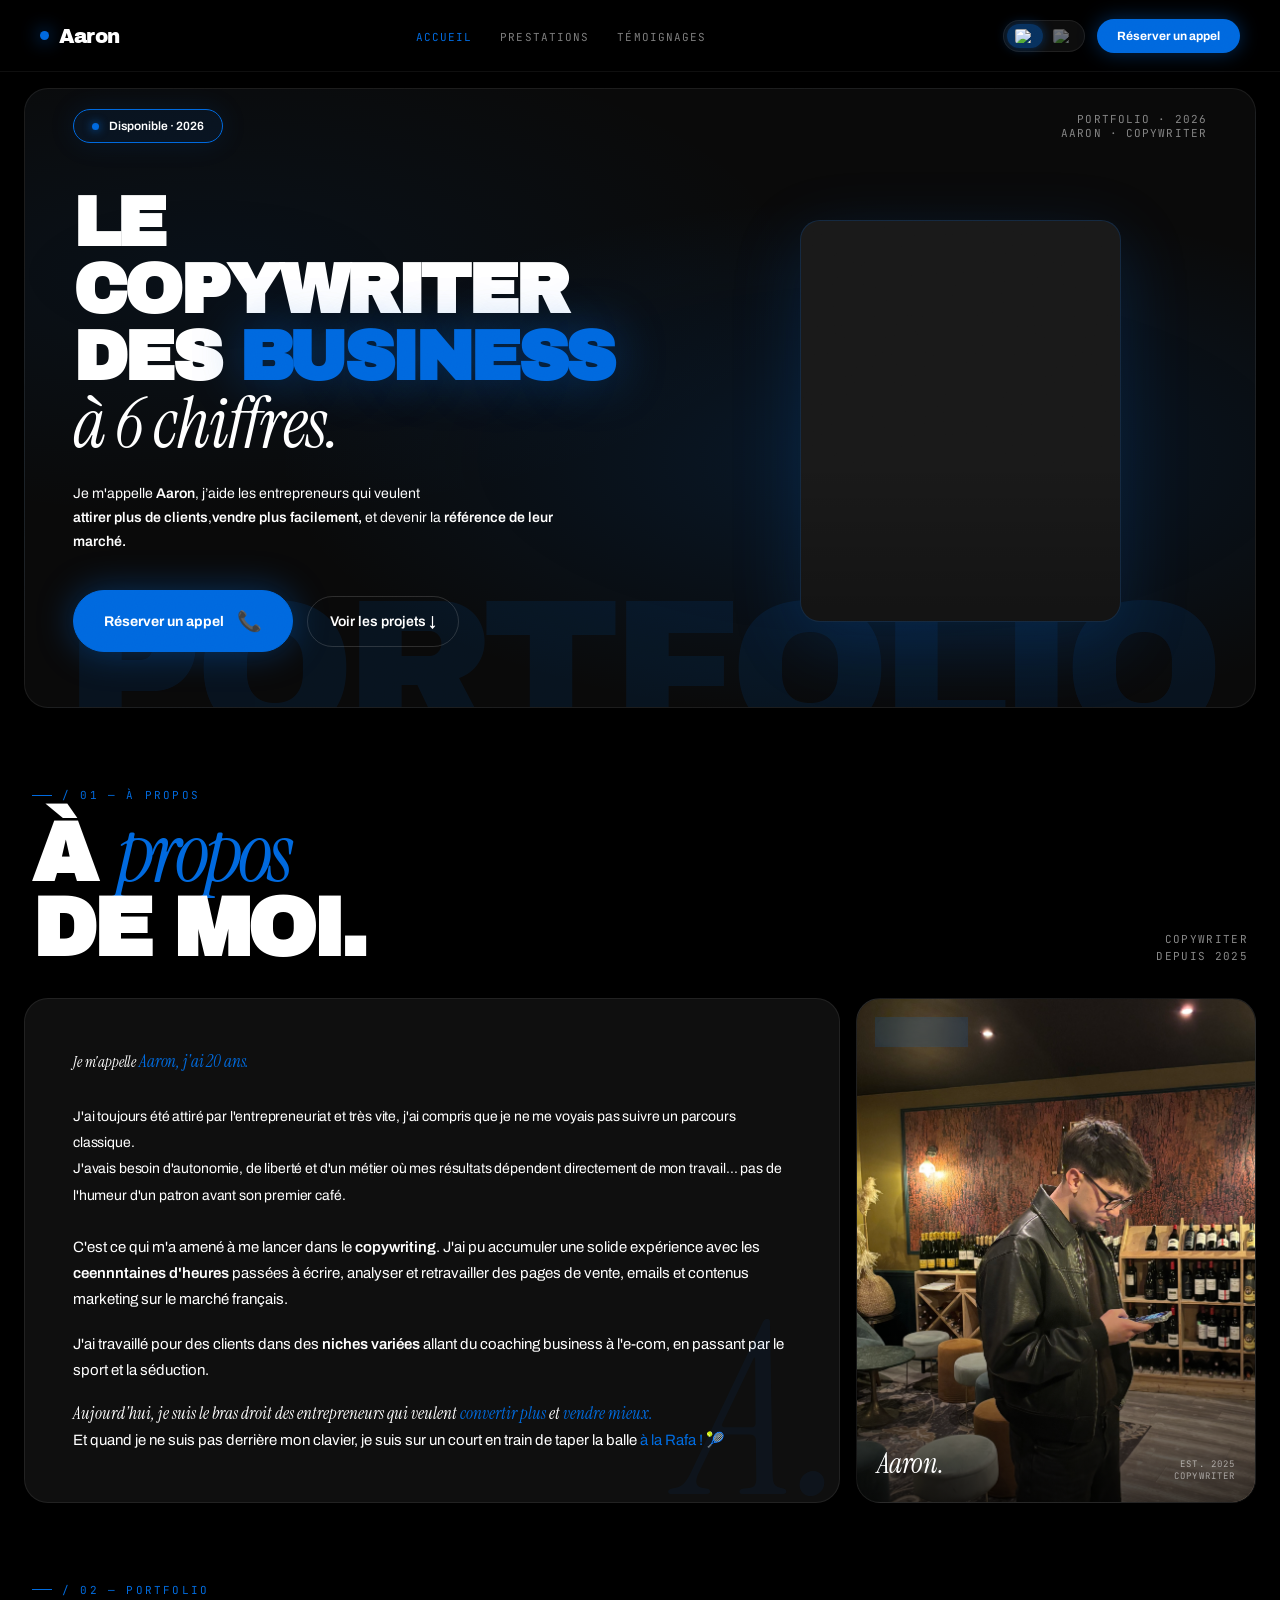
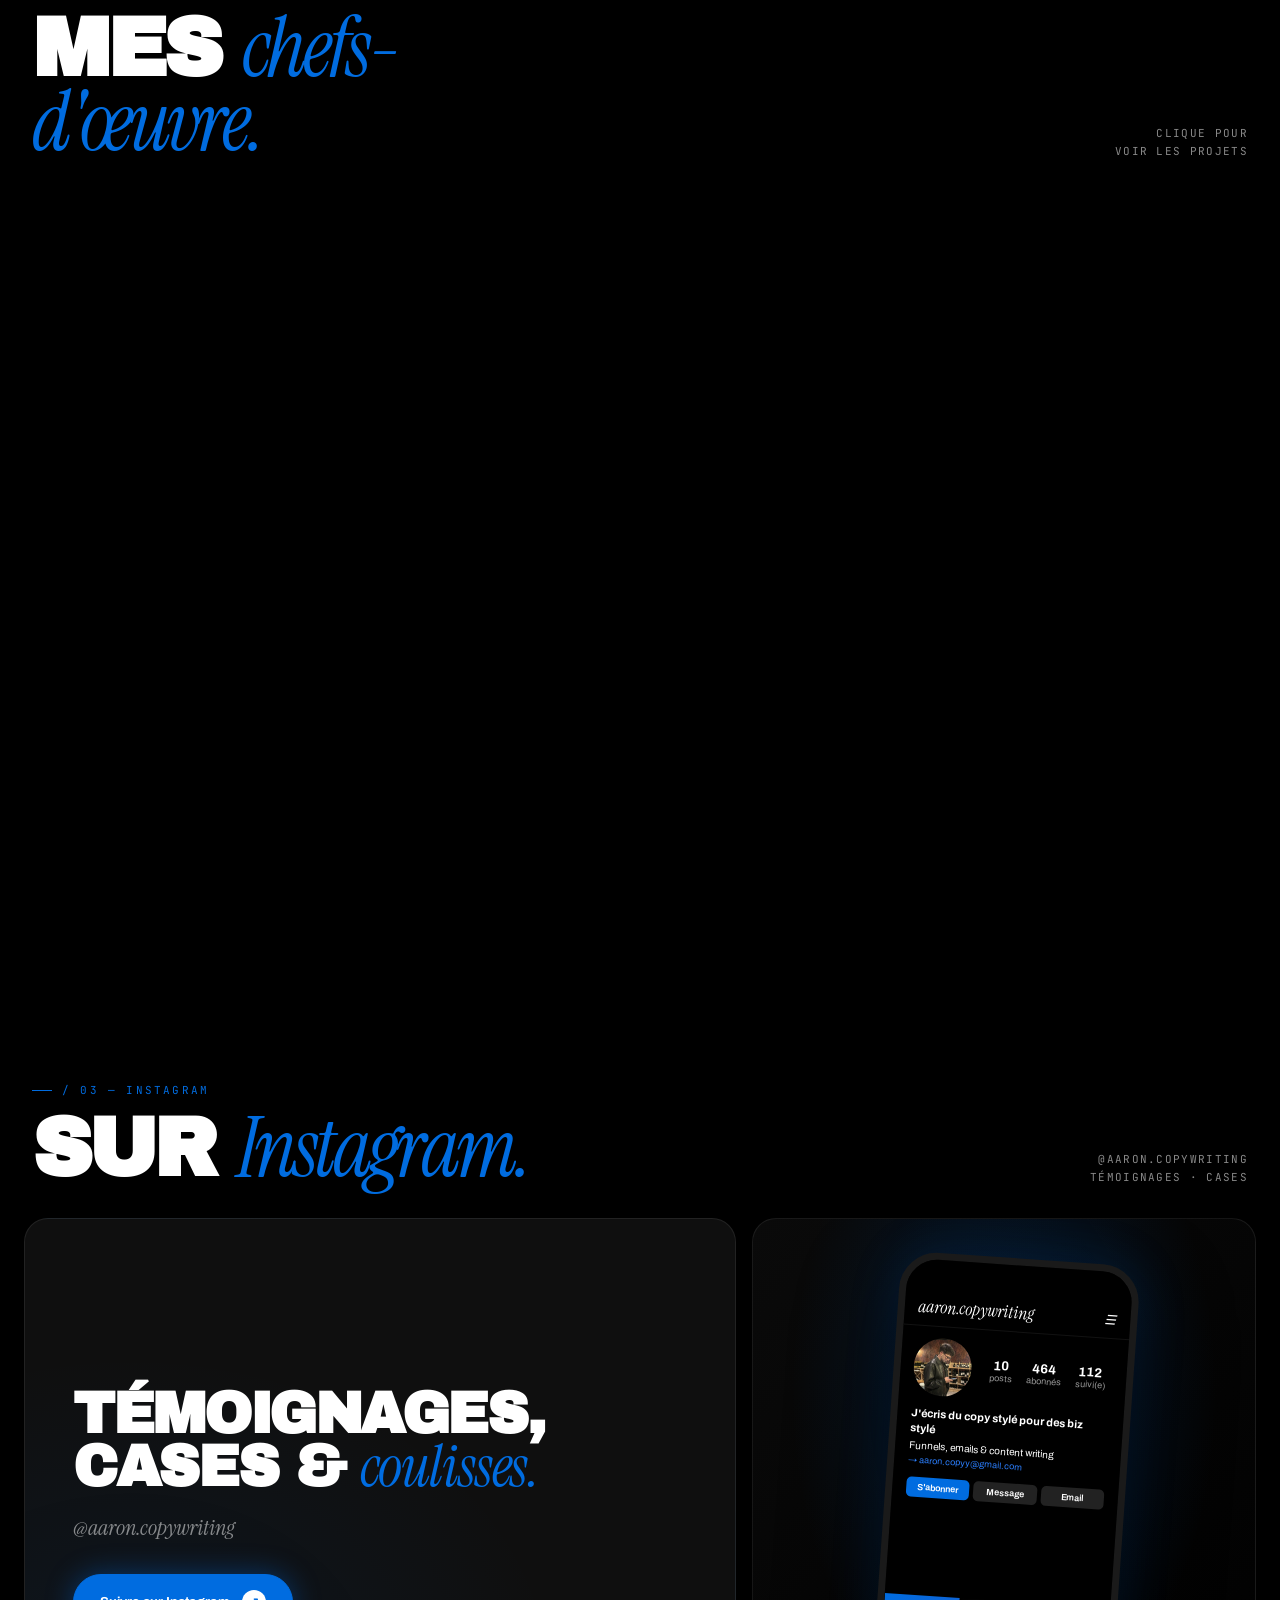
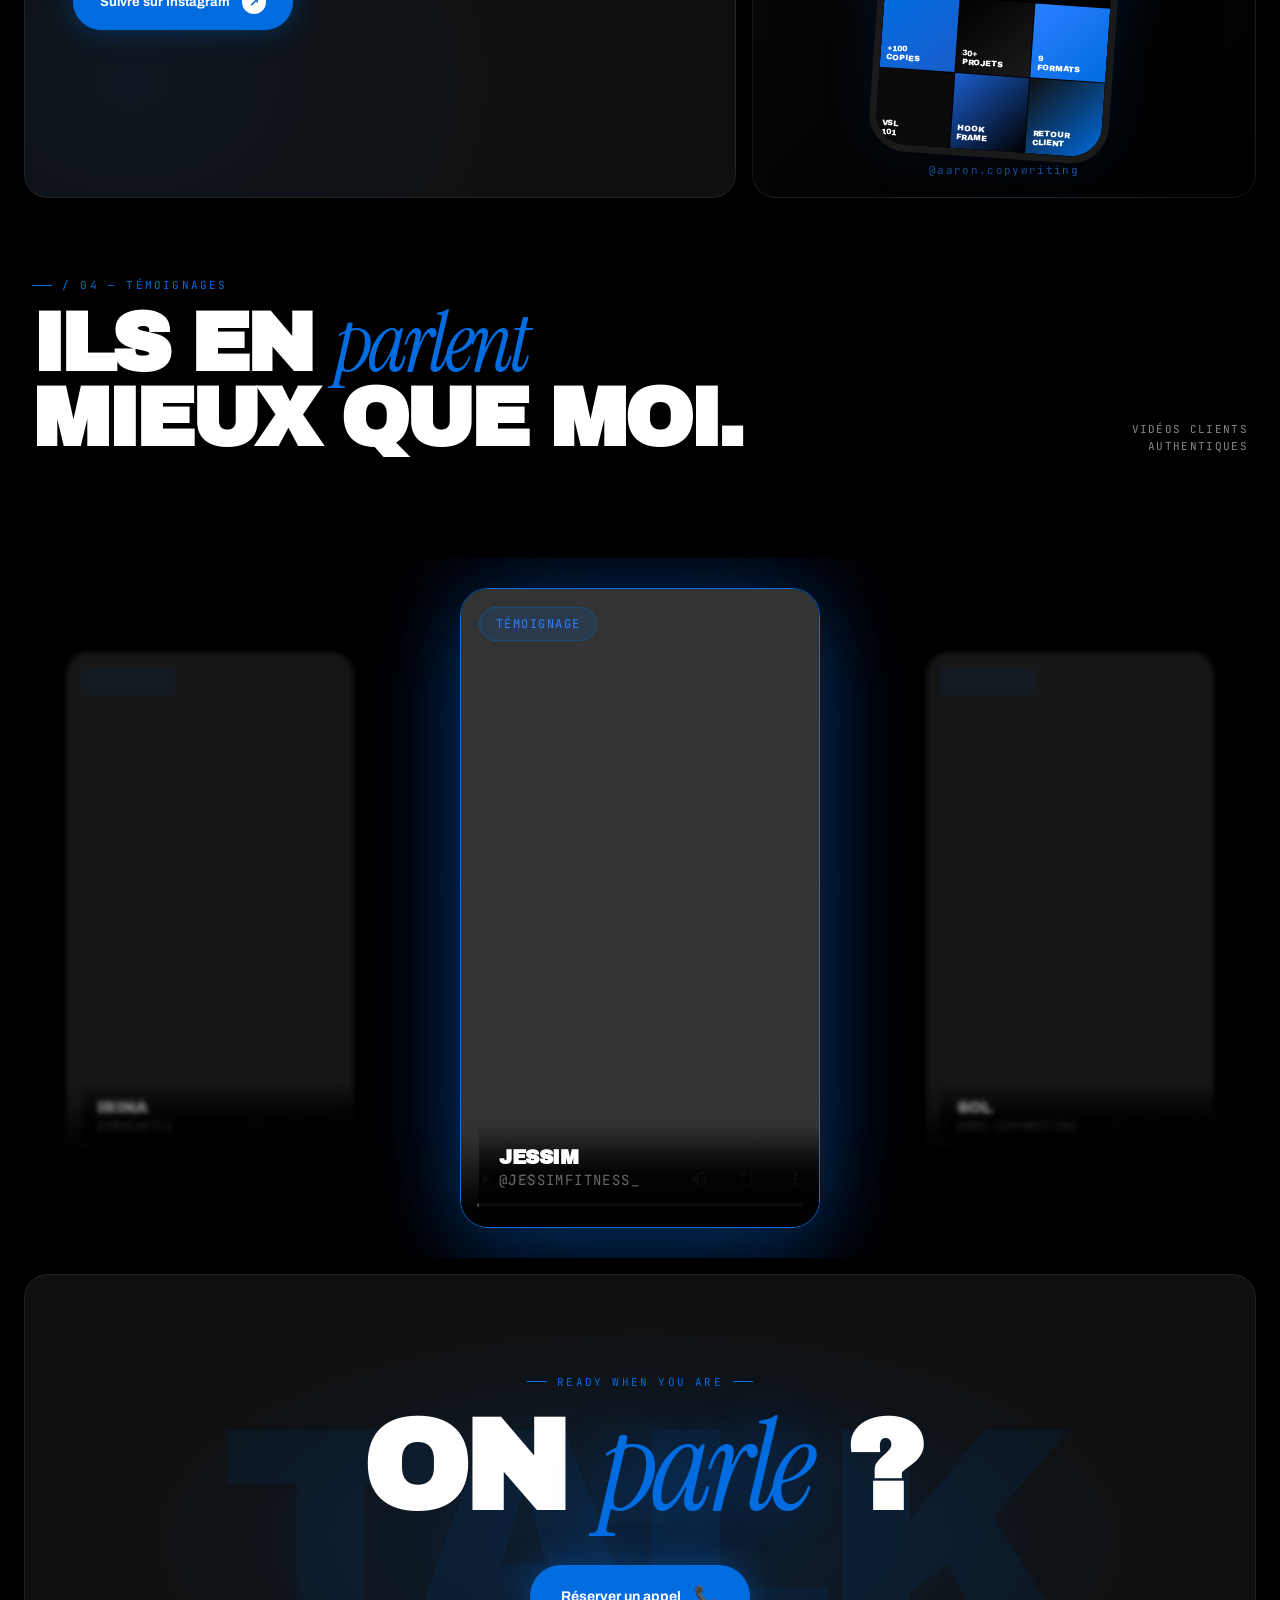
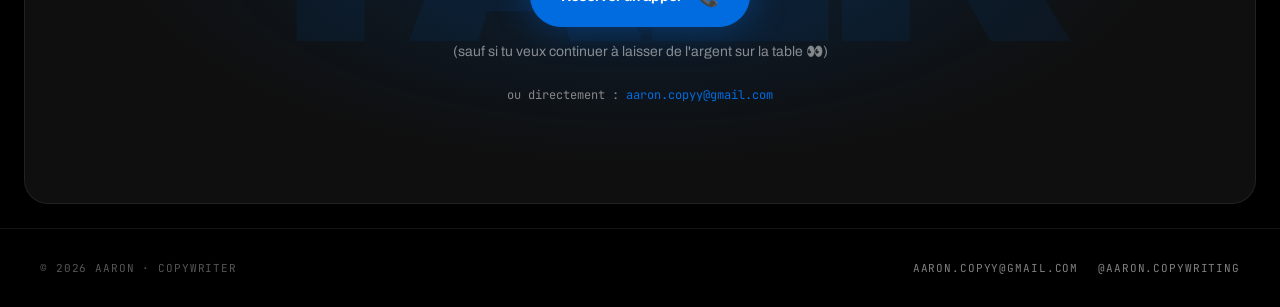
==== commit bb717717: "modif estelle" ====
--- a/index.html
+++ b/index.html
@@ -1,299 +1,361 @@
 <!DOCTYPE html>
 <html lang="fr">
+
 <head>
-<meta charset="UTF-8">
-<meta name="viewport" content="width=device-width, initial-scale=1.0">
-<title>Aaron — Copywriting</title>
-<link rel="icon" type="image/x-icon" href="paper.png">
-
-<!-- Open Graph -->
-<meta property="og:type" content="website">
-<meta property="og:url" content="https://aaron-copy.fr/">
-<meta property="og:title" content="Portfolio - Aaron">
-<meta property="og:image" content="https://aaron-copy.fr/paper.png">
-<meta name="twitter:card" content="summary_large_image">
-<meta name="twitter:url" content="https://aaron-copy.fr/">
-<meta name="twitter:title" content="Portfolio - Aaron">
-<meta name="twitter:image" content="https://aaron-copy.fr/paper.png">
-
-<link rel="preconnect" href="https://fonts.googleapis.com">
-<link rel="preconnect" href="https://fonts.gstatic.com" crossorigin>
-<link href="https://fonts.googleapis.com/css2?family=Archivo+Black&family=Archivo:wght@400;500;600;700&family=Instrument+Serif:ital@0;1&family=JetBrains+Mono:wght@400;500&family=DM+Sans:ital,opsz,wght@0,9..40,300;0,9..40,400;1,9..40,300&display=swap" rel="stylesheet">
-<link rel="stylesheet" href="style.css">
+  <meta charset="UTF-8">
+  <meta name="viewport" content="width=device-width, initial-scale=1.0">
+  <title>Aaron — Copywriting</title>
+  <link rel="icon" type="image/x-icon" href="paper.png">
+
+  <!-- Open Graph -->
+  <meta property="og:type" content="website">
+  <meta property="og:url" content="https://aaron-copy.fr/">
+  <meta property="og:title" content="Portfolio - Aaron">
+  <meta property="og:image" content="https://aaron-copy.fr/paper.png">
+  <meta name="twitter:card" content="summary_large_image">
+  <meta name="twitter:url" content="https://aaron-copy.fr/">
+  <meta name="twitter:title" content="Portfolio - Aaron">
+  <meta name="twitter:image" content="https://aaron-copy.fr/paper.png">
+
+  <link rel="preconnect" href="https://fonts.googleapis.com">
+  <link rel="preconnect" href="https://fonts.gstatic.com" crossorigin>
+  <link
+    href="https://fonts.googleapis.com/css2?family=Archivo+Black&family=Archivo:wght@400;500;600;700&family=Instrument+Serif:ital@0;1&family=JetBrains+Mono:wght@400;500&family=DM+Sans:ital,opsz,wght@0,9..40,300;0,9..40,400;1,9..40,300&display=swap"
+    rel="stylesheet">
+  <link rel="stylesheet" href="style.css">
 </head>
+
 <body>
 
-<!-- NAV -->
-<nav id="navbar">
-  <a href="#top" class="logo"><span class="logo-dot"></span>Aaron</a>
-  <ul class="nav-links">
-    <li><a href="#top" id="nav-home">Accueil</a></li>
-    <li><a href="#prestations" id="nav-services">Prestations</a></li>
-    <li><a href="#temoignages" id="nav-testi">Témoignages</a></li>
-  </ul>
-  <div class="nav-right">
-    <div class="lang-switch">
-      <button class="lang-btn active" id="btnFR" onclick="setLang('fr')">
-        <img src="https://flagcdn.com/w40/fr.png" width="20" height="14" alt="FR">
-      </button>
-      <button class="lang-btn" id="btnEN" onclick="setLang('en')">
-        <img src="https://flagcdn.com/w40/gb.png" width="20" height="14" alt="EN">
+  <!-- NAV -->
+  <nav id="navbar">
+    <a href="#top" class="logo"><span class="logo-dot"></span>Aaron</a>
+    <ul class="nav-links">
+      <li><a href="#top" id="nav-home">Accueil</a></li>
+      <li><a href="#prestations" id="nav-services">Prestations</a></li>
+      <li><a href="#temoignages" id="nav-testi">Témoignages</a></li>
+    </ul>
+    <div class="nav-right">
+      <div class="lang-switch">
+        <button class="lang-btn active" id="btnFR" onclick="setLang('fr')">
+          <img src="https://flagcdn.com/w40/fr.png" width="20" height="14" alt="FR">
+        </button>
+        <button class="lang-btn" id="btnEN" onclick="setLang('en')">
+          <img src="https://flagcdn.com/w40/gb.png" width="20" height="14" alt="EN">
+        </button>
+      </div>
+      <a href="https://calendly.com/aaron-copyy/rdv-copywriting" target="_blank" class="nav-cta" id="nav-cta">Réserver
+        un appel</a>
+      <button class="burger" id="burger" onclick="toggleMenu()" aria-label="Menu">
+        <span></span><span></span><span></span>
       </button>
     </div>
-    <a href="https://calendly.com/aaron-copyy/rdv-copywriting" target="_blank" class="nav-cta" id="nav-cta">Réserver un appel</a>
-    <button class="burger" id="burger" onclick="toggleMenu()" aria-label="Menu">
-      <span></span><span></span><span></span>
-    </button>
+  </nav>
+
+  <div class="nav-mobile" id="navMobile">
+    <a href="#top" onclick="toggleMenu()" id="nav-home-m">Accueil</a>
+    <a href="#prestations" onclick="toggleMenu()" id="nav-services-m">Prestations</a>
+    <a href="#temoignages" onclick="toggleMenu()" id="nav-testi-m">Témoignages</a>
+    <a href="https://calendly.com/aaron-copyy/rdv-copywriting" target="_blank" onclick="toggleMenu()"
+      id="nav-cta-m">Réserver un appel</a>
   </div>
-</nav>
-
-<div class="nav-mobile" id="navMobile">
-  <a href="#top" onclick="toggleMenu()" id="nav-home-m">Accueil</a>
-  <a href="#prestations" onclick="toggleMenu()" id="nav-services-m">Prestations</a>
-  <a href="#temoignages" onclick="toggleMenu()" id="nav-testi-m">Témoignages</a>
-  <a href="https://calendly.com/aaron-copyy/rdv-copywriting" target="_blank" onclick="toggleMenu()" id="nav-cta-m">Réserver un appel</a>
-</div>
-
-<main id="top">
-  <div class="grid">
-
-    <!-- ── HERO ── -->
-    <div class="card-block hero-card">
-      <div class="hero-bg-text">PORTFOLIO</div>
-      <div class="hero-top-bar">
-        <div class="hero-badge">
-          <span class="dot"></span>
-          <span id="hero-badge-text">Disponible · 2026</span>
-        </div>
-        <div class="hero-meta" id="hero-meta">Portfolio · 2026<br>Aaron · Copywriter</div>
-      </div>
-      <div class="hero-body">
-        <div class="hero-left">
-          <h1 class="hero-title" id="hero-title">
-            Le copywriter<br>
-            des <span class="blue">business</span><br>
-            <span class="serif" id="hero-serif">à 6 chiffres.</span>
-          </h1>
-          <p class="hero-sub" id="hero-desc">
-            Agence, coach, e-com... Ton offre est solide, tes résultats clients aussi.<br>
-            Mais tu sais que tes <strong>Ads, Emails et ton tunnel</strong> pourraient mieux performer —<br>
-            et tu laisses sûrement de l'argent sur la table.
-          </p>
-          <div class="hero-cta-wrap">
-            <a href="https://calendly.com/aaron-copyy/rdv-copywriting" target="_blank" class="btn-primary" id="hero-cta">
-              <span id="hero-cta-text">Réserver un appel</span>
-              <span class="arrow-c">→</span>
-            </a>
-            <a href="#prestations" class="btn-ghost" id="hero-ghost">Voir les projets ↓</a>
-          </div>
-        </div>
-        <div class="hero-photo-wrap">
-          <div class="hero-photo" id="heroPhoto">
-        <picture>
-           <source media="(max-width: 768px)" srcset="pppp.jpg">
-           <img src="image/site.png" alt="Aaron">
-         </picture>
-          </div>
-        </div>
-      </div>
+
+  <main>
+    <div class="grid">
+
+      <!-- ── HERO ── -->
+      <div class="card-block hero-card" id="top">
+        <div class="hero-bg-text">PORTFOLIO</div>
+        <div class="hero-top-bar">
+          <div class="hero-badge">
+            <span class="dot"></span>
+            <span id="hero-badge-text">Disponible · 2026</span>
+          </div>
+          <div class="hero-meta" id="hero-meta">Portfolio · 2026<br>Aaron · Copywriter</div>
+        </div>
+        <div class="hero-body">
+          <div class="hero-left">
+            <h1 class="hero-title" id="hero-title">
+              Le copywriter<br>
+              des <span class="blue">business</span><br>
+              <span class="serif" id="hero-serif">à 6 chiffres.</span>
+            </h1>
+            <p class="hero-sub" id="hero-desc">
+              Agence, coach, e-com... Ton offre est solide, tes résultats clients aussi.<br>
+              Mais tu sais que tes <strong>Ads, Emails et ton tunnel</strong> pourraient mieux performer —<br>
+              et tu laisses sûrement de l'argent sur la table.
+            </p>
+            <div class="hero-cta-wrap">
+              <a href="https://calendly.com/aaron-copyy/rdv-copywriting" target="_blank" class="btn-primary"
+                id="hero-cta">
+                <span id="hero-cta-text">Réserver un appel</span>
+                <span class="call-icon">📞</span>
+              </a>
+              <a href="#prestations" class="btn-ghost" id="hero-ghost">Voir les projets ↓</a>
+            </div>
+          </div>
+          <div class="hero-photo-wrap">
+            <div class="hero-photo" id="heroPhoto">
+              <picture>
+                <source media="(max-width: 768px)" srcset="pppp.jpg">
+                <img src="image/site.png" alt="Aaron">
+              </picture>
+            </div>
+          </div>
+        </div>
+      </div>
+
+      <!-- ── STATS ── -->
+
+
+      <!-- ── ABOUT ── -->
+      <div class="section-intro reveal">
+        <div class="section-intro-inner">
+          <div>
+            <div class="section-label" id="about-label">/ 01 — À propos</div>
+            <h2 class="section-title" id="about-title">À <em>propos</em><br>de moi.</h2>
+          </div>
+          <div class="section-right" id="about-right">Copywriter<br>depuis 2025</div>
+        </div>
+      </div>
+
+      <div class="card-block about-text-card reveal">
+        <p class="about-lead" id="about-lead">Je m'appelle <span>Aaron.</span> Et cela fait plus d'un an que j'ai
+          commencé le copywriting.</p>
+        <p id="about-p1">J'ai pu accumuler une solide expérience avec les <strong>ceennntaines d'heures</strong> passées
+          à écrire, analyser et retravailler des pages de vente, emails et contenus marketing sur le marché français.
+        </p>
+        <p id="about-p2">J'ai travaillé pour des clients dans des <strong>niches variées</strong> — du coaching business
+          à l'e-commerce, en passant par le sport et la séduction.</p>
+        <p id="about-p3">Aujourd'hui, je mets mes compétences au service de ceux qui veulent <em>convertir plus et
+            vendre mieux.</em></p>
+      </div>
+
+      <div class="card-block about-photo-card reveal">
+        <img src="image/pp.jpg" alt="Aaron">
+        <div class="about-tag" id="about-tag">France · 2025</div>
+        <div class="about-signature">
+          <div class="about-sig-name">Aaron.</div>
+          <div class="about-sig-meta">Est. 2025<br>Copywriter</div>
+        </div>
+      </div>
+
+      <!-- ── PORTFOLIO ── -->
+      <div class="section-intro reveal" id="prestations">
+        <div class="section-intro-inner">
+          <div>
+            <div class="section-label" id="port-section-label">/ 02 — Portfolio</div>
+            <h2 class="section-title" id="port-section-title">Mes <em>chefs-<br>d'œuvre.</em></h2>
+          </div>
+          <div class="section-right" id="port-section-right">Clique pour<br>voir les projets</div>
+        </div>
+      </div>
+
+      <div class="services-card reveal" id="cardsGrid"></div>
+
+      <!-- ── INSTAGRAM ── -->
+      <div class="section-intro reveal">
+        <div class="section-intro-inner">
+          <div>
+            <div class="section-label" id="ig-label">/ 03 — Instagram</div>
+            <h2 class="section-title" id="ig-title">Sur <em>Instagram.</em></h2>
+          </div>
+          <div class="section-right" id="ig-right">@aaron.copywriting<br>Témoignages · Cases</div>
+        </div>
+      </div>
+
+      <div class="card-block ig-text-card reveal">
+        <h3 class="ig-headline" id="ig-headline">Témoignages,<br>cases & <em>coulisses.</em></h3>
+        <div class="ig-handle" id="ig-handle">@aaron.copywriting</div>
+        <a href="https://www.instagram.com/aaron.copywriting" target="_blank" class="ig-btn" id="ig-btn">
+          <span id="ig-btn-text">Suivre sur Instagram</span>
+          <span class="arrow-c">↗</span>
+        </a>
+      </div>
+
+      <a href="https://www.instagram.com/aaron.copywriting/" target="_blank" rel="noopener"
+        class="phone-card reveal card-block" data-handle="@aaron.copywriting"
+        style="text-decoration:none; cursor:pointer;">
+        <div class="phone-mockup">
+          <div class="phone-notch"></div>
+          <div class="phone-screen">
+            <div class="phone-screen-placeholder">
+              <div class="ps-header">
+                <span>aaron.copywriting</span>
+                <span style="font-family:'Archivo',sans-serif;font-size:13px;">☰</span>
+              </div>
+              <div class="ps-profile">
+                <div class="ps-avatar">
+                  <div class="ps-avatar-in"><img src="image/ppp.jpg"
+                      style="width:110%;height:110%;object-fit:cover;border-radius:60%;"></div>
+                </div>
+                <div class="ps-stats">
+                  <div class="ps-stat">
+                    <div class="ps-stat-n">10</div>
+                    <div class="ps-stat-l">posts</div>
+                  </div>
+                  <div class="ps-stat">
+                    <div class="ps-stat-n">464</div>
+                    <div class="ps-stat-l">abonnés</div>
+                  </div>
+                  <div class="ps-stat">
+                    <div class="ps-stat-n">112</div>
+                    <div class="ps-stat-l">suivi(e)</div>
+                  </div>
+                </div>
+              </div>
+              <div class="ps-bio">
+                <span class="ps-name">J'écris du copy stylé pour des biz stylé</span>
+                Funnels, emails & content writing<br>
+                <span style="color:var(--blue-bright);font-size:9px;">→ aaron.copyy@gmail.com</span>
+              </div>
+              <div class="ps-btns">
+                <span>S'abonner</span>
+                <span class="sec">Message</span>
+                <span class="sec">Email</span>
+              </div>
+              <div class="ps-grid">
+                <div class="ps-cell b1"><span>+100<br>COPIES</span></div>
+                <div class="ps-cell b2">30+<br>PROJETS</div>
+                <div class="ps-cell b3">9<br>FORMATS</div>
+                <div class="ps-cell b4">VSL<br>101</div>
+                <div class="ps-cell b5">Hook<br>frame</div>
+                <div class="ps-cell b6">Retour<br>client</div>
+              </div>
+            </div>
+          </div>
+        </div>
+      </a>
+
+      <!-- ── TESTIMONIALS ── -->
+      <div class="section-intro reveal" id="temoignages">
+        <div class="section-intro-inner">
+          <div>
+            <div class="section-label" id="testi-label">/ 04 — Témoignages</div>
+            <h2 class="section-title" id="testi-title">
+              Ils en <em>parlent</em><br>mieux que moi.
+            </h2>
+          </div>
+
+          <div class="section-right" id="testi-right">
+            Vidéos clients<br>authentiques
+          </div>
+        </div>
+      </div>
+
+      <section class="testimonial-carousel reveal">
+
+        <button class="carousel-arrow prev" id="testimonial-prev" aria-label="Précédent">
+          ‹
+      </button>
+
+        <div class="carousel-track" id="testimonial-track">
+
+          <!-- Jessim -->
+          <article class="testimonial-slide">
+
+            <div class="video-tag" id="testi-tag-1">Témoignage</div>
+
+            <video class="testimonial-video" controls preload="auto" playsinline webkit-playsinline>
+
+              <source src="video/1.mp4" type="video/mp4">
+
+            </video>
+
+            <div class="video-info">
+              <div class="video-name" id="testi-name-1">Jessim</div>
+              <div class="video-role" id="testi-role-1">@jessimfitness_</div>
+            </div>
+
+          </article>
+
+          <!-- Sol -->
+          <article class="testimonial-slide">
+
+            <div class="video-tag" id="testi-tag-2">Témoignage</div>
+
+            <video class="testimonial-video" controls preload="auto" playsinline webkit-playsinline>
+
+              <source src="video/2.mp4" type="video/mp4">
+
+            </video>
+
+            <div class="video-info">
+              <div class="video-name" id="testi-name-2">Sol</div>
+              <div class="video-role" id="testi-role-2">@sol.copywriting</div>
+            </div>
+
+          </article>
+
+          <!-- Irina -->
+          <article class="testimonial-slide">
+
+            <div class="video-tag" id="testi-tag-3">Témoignage</div>
+
+            <video class="testimonial-video" controls preload="auto" playsinline webkit-playsinline>
+
+              <source src="video/3.mp4" type="video/mp4">
+
+            </video>
+            <div class="video-info">
+              <div class="video-name" id="testi-name-3">Irina</div>
+              <div class="video-role" id="testi-role-3">@irisart24</div>
+            </div>
+
+          </article>
+
+        </div>
+
+        <button class="carousel-arrow next" id="testimonial-next" aria-label="Suivant">
+          ›
+      </button>
+
+      </section>
+      <!-- ── FINAL CTA ── -->
+      <div class="card-block final-cta reveal" id="contact">
+        <div class="cta-bg-text">TALK</div>
+        <div class="cta-label" id="cta-label">Ready when you are</div>
+        <h2 class="cta-title" id="cta-title">On <em>parle</em> ?</h2>
+        <a href="https://calendly.com/aaron-copyy/rdv-copywriting" target="_blank" class="btn-primary cta-btn"
+          style="position:relative;z-index:2;" id="cta-btn">
+          <span id="cta-btn-text">Réserver un appel</span>
+          <span class="call-icon">📞</span>
+
+
+        </a>
+        <p id="cta-sub"
+          style="position:relative;z-index:2;font-family:'Archivo',sans-serif;font-size:14px;color:rgba(255,255,255,0.5);margin-top:16px;">
+          (sauf si tu veux continuer à laisser de l'argent sur la table 👀)</p>
+        <div class="cta-email">
+          ou directement : <a href="mailto:aaron.copyy@gmail.com">aaron.copyy@gmail.com</a>
+        </div>
+      </div>
+
+    </div><!-- /grid -->
+  </main>
+
+  <footer>
+    <div id="footer-copy">© 2026 Aaron · Copywriter</div>
+    <div class="footer-right">
+      <a href="mailto:aaron.copyy@gmail.com">aaron.copyy@gmail.com</a>
+      <a href="https://www.instagram.com/aaron.copywriting" target="_blank">@aaron.copywriting</a>
     </div>
-
-    <!-- ── STATS ── -->
-
-
-    <!-- ── ABOUT ── -->
-    <div class="section-intro reveal">
-      <div class="section-intro-inner">
-        <div>
-          <div class="section-label" id="about-label">/ 01 — À propos</div>
-          <h2 class="section-title" id="about-title">À <em>propos</em><br>de moi.</h2>
-        </div>
-        <div class="section-right" id="about-right">Copywriter<br>depuis 2025</div>
-      </div>
+  </footer>
+
+  <!-- MODAL -->
+  <div class="modal-overlay" id="modalOverlay" onclick="closeModal(event)">
+    <div class="modal">
+      <div class="modal-header">
+        <div class="modal-title-wrap">
+          <span class="modal-icon" id="modalIcon"></span>
+          <h2 class="modal-title" id="modalTitle"></h2>
+        </div>
+        <button class="modal-close" onclick="closeModalDirect()">✕</button>
+      </div>
+      <div class="project-list" id="projectList"></div>
     </div>
-
-    <div class="card-block about-text-card reveal">
-      <p class="about-lead" id="about-lead">Je m'appelle <span>Aaron.</span> Et cela fait plus d'un an que j'ai commencé le copywriting.</p>
-      <p id="about-p1">J'ai pu accumuler une solide expérience avec les <strong>ceennntaines d'heures</strong> passées à écrire, analyser et retravailler des pages de vente, emails et contenus marketing sur le marché français.</p>
-      <p id="about-p2">J'ai travaillé pour des clients dans des <strong>niches variées</strong> — du coaching business à l'e-commerce, en passant par le sport et la séduction.</p>
-      <p id="about-p3">Aujourd'hui, je mets mes compétences au service de ceux qui veulent <em>convertir plus et vendre mieux.</em></p>
-    </div>
-
-    <div class="card-block about-photo-card reveal">
-      <img src="image/pp.jpg" alt="Aaron">
-      <div class="about-tag" id="about-tag">France · 2025</div>
-      <div class="about-signature">
-        <div class="about-sig-name">Aaron.</div>
-        <div class="about-sig-meta">Est. 2025<br>Copywriter</div>
-      </div>
-    </div>
-
-    <!-- ── PORTFOLIO ── -->
-    <div class="section-intro reveal" id="prestations">
-      <div class="section-intro-inner">
-        <div>
-          <div class="section-label" id="port-section-label">/ 02 — Portfolio</div>
-          <h2 class="section-title" id="port-section-title">Mes <em>chefs-<br>d'œuvre.</em></h2>
-        </div>
-        <div class="section-right" id="port-section-right">Clique pour<br>voir les projets</div>
-      </div>
-    </div>
-
-    <div class="services-card reveal" id="cardsGrid"></div>
-
-    <!-- ── INSTAGRAM ── -->
-    <div class="section-intro reveal">
-      <div class="section-intro-inner">
-        <div>
-          <div class="section-label" id="ig-label">/ 03 — Instagram</div>
-          <h2 class="section-title" id="ig-title">Sur <em>Instagram.</em></h2>
-        </div>
-        <div class="section-right" id="ig-right">@aaron.copywriting<br>Témoignages · Cases</div>
-      </div>
-    </div>
-
-    <div class="card-block ig-text-card reveal">
-      <h3 class="ig-headline" id="ig-headline">Témoignages,<br>cases & <em>coulisses.</em></h3>
-      <div class="ig-handle" id="ig-handle">@aaron.copywriting</div>
-      <a href="https://www.instagram.com/aaron.copywriting" target="_blank" class="ig-btn" id="ig-btn">
-        <span id="ig-btn-text">Suivre sur Instagram</span>
-        <span class="arrow-c">↗</span>
-      </a>
-    </div>
-
-<a href="https://www.instagram.com/aaron.copywriting/" target="_blank" rel="noopener" class="phone-card reveal card-block" data-handle="@aaron.copywriting" style="text-decoration:none; cursor:pointer;">      
-        <div class="phone-mockup">
-        <div class="phone-notch"></div>
-        <div class="phone-screen">
-          <div class="phone-screen-placeholder">
-            <div class="ps-header">
-              <span>aaron.copywriting</span>
-              <span style="font-family:'Archivo',sans-serif;font-size:13px;">☰</span>
-            </div>
-            <div class="ps-profile">
-              <div class="ps-avatar"><div class="ps-avatar-in"><img src="image/ppp.jpg" style="width:110%;height:110%;object-fit:cover;border-radius:60%;"></div></div>
-              <div class="ps-stats">
-                <div class="ps-stat"><div class="ps-stat-n">10</div><div class="ps-stat-l">posts</div></div>
-                <div class="ps-stat"><div class="ps-stat-n">464</div><div class="ps-stat-l">abonnés</div></div>
-                <div class="ps-stat"><div class="ps-stat-n">112</div><div class="ps-stat-l">suivi(e)</div></div>
-              </div>
-            </div>
-            <div class="ps-bio">
-              <span class="ps-name">J'écris du copy stylé pour des biz stylé</span>
-              Funnels, emails & content writing<br>
-              <span style="color:var(--blue-bright);font-size:9px;">→ aaron.copyy@gmail.com</span>
-            </div>
-            <div class="ps-btns">
-              <span>S'abonner</span>
-              <span class="sec">Message</span>
-              <span class="sec">Email</span>
-            </div>
-            <div class="ps-grid">
-              <div class="ps-cell b1"><span>+100<br>COPIES</span></div>
-              <div class="ps-cell b2">30+<br>PROJETS</div>
-              <div class="ps-cell b3">9<br>FORMATS</div>
-              <div class="ps-cell b4">VSL<br>101</div>
-              <div class="ps-cell b5">Hook<br>frame</div>
-              <div class="ps-cell b6">Retour<br>client</div>
-            </div>
-          </div>
-        </div>
-      </div>
-    </a>
-
-    <!-- ── TESTIMONIALS ── -->
-    <div class="section-intro reveal" id="temoignages">
-      <div class="section-intro-inner">
-        <div>
-          <div class="section-label" id="testi-label">/ 04 — Témoignages</div>
-          <h2 class="section-title" id="testi-title">Ils en <em>parlent</em><br>mieux que moi.</h2>
-        </div>
-        <div class="section-right" id="testi-right">Vidéos clients<br>authentiques</div>
-      </div>
-    </div>
-
-    <div class="video-grid-wrap reveal">
-      <div class="video-grid">
-        <div class="video-card">
-          <div class="video-tag" id="testi-tag-1">Témoignage</div>
-          <video controls preload="metadata" playsinline webkit-playsinline>
-            <source src="video/1.mp4" type="video/mp4">
-          </video>
-          <div class="video-placeholder" id="vp1">
-            <div class="play-btn"></div>
-          </div>
-          <div class="video-info">
-            <div class="video-name" id="testi-name-1">Jessim</div>
-            <div class="video-role" id="testi-role-1">@jessimfitness_</div>
-          </div>
-        </div>
-        <div class="video-card">
-          <div class="video-tag" id="testi-tag-2">Témoignage</div>
-          <video controls preload="metadata" playsinline webkit-playsinline>
-            <source src="video/2.mp4" type="video/mp4">
-          </video>
-          <div class="video-placeholder" id="vp2">
-            <div class="play-btn"></div>
-          </div>
-          <div class="video-info">
-            <div class="video-name" id="testi-name-2">Sol</div>
-            <div class="video-role" id="testi-role-2">@sol.copywriting</div>
-          </div>
-        </div>
-        <div class="video-card">
-          <div class="video-tag" id="testi-tag-3">Témoignage</div>
-          <video controls preload="metadata" playsinline webkit-playsinline>
-            <source src="video/3.mp4" type="video/mp4">
-          </video>
-          <div class="video-placeholder" id="vp3">
-            <div class="play-btn"></div>
-          </div>
-          <div class="video-info">
-            <div class="video-name" id="testi-name-3">Irina</div>
-            <div class="video-role" id="testi-role-3">@irisart24</div>
-          </div>
-        </div>
-      </div>
-    </div>
-
-    <!-- ── FINAL CTA ── -->
-    <div class="card-block final-cta reveal" id="contact">
-      <div class="cta-bg-text">TALK</div>
-      <div class="cta-label" id="cta-label">Ready when you are</div>
-      <h2 class="cta-title" id="cta-title">On <em>parle</em> ?</h2>
-      <a href="https://calendly.com/aaron-copyy/rdv-copywriting" target="_blank" class="btn-primary cta-btn" style="position:relative;z-index:2;" id="cta-btn">
-        <span id="cta-btn-text">Réserver un appel</span>
-        <span class="arrow-c">→</span>
-      </a>
-      <p id="cta-sub" style="position:relative;z-index:2;font-family:'Archivo',sans-serif;font-size:14px;color:rgba(255,255,255,0.5);margin-top:16px;">(sauf si tu veux continuer à laisser de l'argent sur la table 👀)</p>      <div class="cta-email">
-        ou directement : <a href="mailto:aaron.copyy@gmail.com">aaron.copyy@gmail.com</a>
-      </div>
-    </div>
-
-  </div><!-- /grid -->
-</main>
-
-<footer>
-  <div id="footer-copy">© 2026 Aaron · Copywriter</div>
-  <div class="footer-right">
-    <a href="mailto:aaron.copyy@gmail.com">aaron.copyy@gmail.com</a>
-    <a href="https://www.instagram.com/aaron.copywriting" target="_blank">@aaron.copywriting</a>
   </div>
-</footer>
-
-<!-- MODAL -->
-<div class="modal-overlay" id="modalOverlay" onclick="closeModal(event)">
-  <div class="modal">
-    <div class="modal-header">
-      <div class="modal-title-wrap">
-        <span class="modal-icon" id="modalIcon"></span>
-        <h2 class="modal-title" id="modalTitle"></h2>
-      </div>
-      <button class="modal-close" onclick="closeModalDirect()">✕</button>
-    </div>
-    <div class="project-list" id="projectList"></div>
-  </div>
-</div>
-<script src="script.js"></script>
+  <script src="script.js"></script>
 </body>
+
 </html>
--- a/style.css
+++ b/style.css
@@ -1,17 +1,38 @@
 :root {
-  --bg: #000000;
+  /* Colors */
+  --bg: #000;
   --bg-2: #0a0a0a;
   --bg-3: #141414;
   --card: #0f0f0f;
-  --ink: #ffffff;
+
+  --ink: #fff;
   --ink-dim: #888;
   --ink-muted: #555;
-  --blue: #006CE0;
+
+  --blue: #006ce0;
   --blue-bright: #2b7fff;
   --blue-glow: rgba(0, 108, 224, 0.4);
   --blue-dim: rgba(0, 108, 224, 0.12);
+
   --line: rgba(255, 255, 255, 0.08);
   --line-blue: rgba(0, 108, 224, 0.2);
+
+  /* Radius */
+  --radius-xs: 8px;
+  --radius-sm: 12px;
+  --radius-md: 20px;
+  --radius-lg: 24px;
+  --radius-pill: 999px;
+
+  /* Shadows */
+  --shadow-card: 0 18px 45px rgba(0, 0, 0, 0.45);
+  --shadow-blue: 0 0 30px var(--blue-glow);
+
+  /* Animations */
+  --tr-fast: 0.2s ease;
+  --tr: 0.3s ease;
+  --tr-slow: 0.45s cubic-bezier(.2, .8, .2, 1);
+
   --nav-h: 72px;
 }
 
@@ -103,27 +124,6 @@
   }
 }
 
-.nav-links a{
-    position:relative;
-    transition:.25s;
-}
-
-.nav-links a.active{
-    color:#fff;
-}
-
-.nav-links a.active::after{
-    content:"";
-    position:absolute;
-    left:-12px;
-    right:-12px;
-    top:-8px;
-    bottom:-8px;
-    border-radius:50px;
-    background:rgba(0,108,224,.15);
-    border:1px solid rgba(0,108,224,.4);
-    z-index:-1;
-}
 .nav-links {
   display: flex;
   gap: 28px;
@@ -167,7 +167,11 @@
   cursor: pointer;
   padding: 5px 8px;
   border-radius: 100px;
-  transition: all 0.2s;
+  transition:
+    background var(--tr-fast),
+    opacity var(--tr-fast),
+    transform var(--tr-fast),
+    box-shadow var(--tr-fast);
   opacity: 0.45;
   display: flex;
   align-items: center;
@@ -193,7 +197,10 @@
   font-family: 'Archivo', sans-serif;
   font-size: 12px;
   font-weight: 700;
-  transition: all .3s;
+  transition:
+    background var(--tr),
+    transform var(--tr),
+    box-shadow var(--tr);
   box-shadow: 0 0 20px var(--blue-glow);
   border: none;
   cursor: pointer;
@@ -1320,61 +1327,6 @@
   background: linear-gradient(135deg, #111, var(--blue));
 }
 
-/* ── TESTIMONIALS ── */
-.video-grid-wrap {
-  grid-column: span 12;
-}
-
-.video-grid {
-  display: grid;
-  grid-template-columns: repeat(3, 1fr);
-  gap: 24px;
-  max-width: 1100px;
-  margin: 0 auto;
-}
-
-.video-card {
-  aspect-ratio: 9/16;
-  background: var(--card);
-  border: 1px solid var(--line);
-  border-radius: 24px;
-  position: relative;
-  overflow: hidden;
-  cursor: pointer;
-  transition: all .4s;
-  max-height: 480px;
-}
-
-.video-card:hover {
-  transform: translateY(-6px);
-  border-color: var(--blue);
-  box-shadow: 0 20px 50px var(--blue-glow);
-}
-
-/* FIX MOBILE : la vidéo doit être au-dessus du placeholder */
-.video-card video {
-  position: absolute;
-  inset: 0;
-  width: 100%;
-  height: 100%;
-  object-fit: cover;
-  display: block;
-  border-radius: 24px;
-  z-index: 2;
-}
-
-.video-placeholder {
-  position: absolute;
-  inset: 0;
-  background: radial-gradient(circle at 50% 40%, rgba(0, 108, 224, 0.18) 0%, transparent 60%),
-    linear-gradient(180deg, #1a1a1a 0%, #000 100%);
-  display: flex;
-  align-items: center;
-  justify-content: center;
-  z-index: 1;
-  pointer-events: none;
-}
-
 .play-btn {
   width: 70px;
   height: 70px;
@@ -2060,4 +2012,404 @@
 .modal::-webkit-scrollbar-thumb {
   background: rgba(0, 108, 224, 0.3);
   border-radius: 2px;
-}+}
+
+.nav-links a.active {
+  color: var(--blue);
+}
+
+.nav-links a.active::after {
+  width: 100%;
+  background: var(--blue);
+}
+
+.call-icon {
+  width: 26px;
+  height: 26px;
+  border-radius: 50%;
+  color: var(--blue);
+  display: flex;
+  align-items: center;
+  justify-content: center;
+  font-size: 20px;
+  border-color: white;
+  transition: .2s;
+}
+
+@keyframes phoneShake {
+
+  0% {
+    transform: rotate(0deg);
+  }
+
+  15% {
+    transform: rotate(-18deg);
+  }
+
+  30% {
+    transform: rotate(18deg);
+  }
+
+  45% {
+    transform: rotate(-14deg);
+  }
+
+  60% {
+    transform: rotate(14deg);
+  }
+
+  75% {
+    transform: rotate(-8deg);
+  }
+
+  100% {
+    transform: rotate(0deg);
+  }
+
+}
+
+.btn-primary:hover .call-icon {
+  animation: phoneShake .45s ease;
+}
+
+.btn-primary {
+
+  overflow: hidden;
+  position: relative;
+
+}
+
+.btn-primary::before {
+
+  content: "";
+  position: absolute;
+  top: 0;
+  left: -120%;
+
+  width: 80%;
+  height: 100%;
+
+  background: linear-gradient(90deg,
+      transparent,
+      rgba(255, 255, 255, .35),
+      transparent);
+
+  transition: .8s;
+
+}
+
+.btn-primary:hover::before {
+
+  left: 150%;
+
+}
+/* ─────────────────────────────── */
+/* TESTIMONIAL CAROUSEL */
+/* ─────────────────────────────── */
+
+.testimonial-carousel{
+  position:relative;
+  grid-column:span 12;
+
+  width:100%;
+  max-width:1250px;
+
+  margin:70px auto 0;
+
+  display:flex;
+  justify-content:center;
+  align-items:center;
+
+  overflow:hidden;
+}
+
+.carousel-track{
+
+  position:relative;
+
+  width:100%;
+  min-height:700px;
+
+  display:flex;
+  justify-content:center;
+  align-items:center;
+
+}
+
+.testimonial-slide{
+
+  position:absolute;
+
+  width:360px;
+  aspect-ratio:9/16;
+
+  border-radius:28px;
+
+  overflow:hidden;
+
+  background:var(--card);
+
+  border:1px solid var(--line);
+
+  transition:
+  transform .65s cubic-bezier(.22,.61,.36,1),
+  opacity .45s,
+  filter .45s,
+  box-shadow .45s;
+
+  cursor:pointer;
+
+}
+
+.testimonial-video{
+
+  width:100%;
+  height:100%;
+
+  object-fit:cover;
+
+  display:block;
+
+  background:#000;
+
+}
+
+/* ---------------- ACTIVE ---------------- */
+
+.testimonial-slide.is-active{
+
+  transform:
+  translateX(0)
+  scale(1);
+
+  z-index:20;
+
+  opacity:1;
+
+  filter:none;
+
+  box-shadow:
+  0 35px 80px rgba(0,108,224,.18),
+  0 0 90px rgba(0,108,224,.30),
+  0 0 140px rgba(0,108,224,.12);
+
+  border-color:var(--blue);
+
+}
+
+/* ---------------- PREV ---------------- */
+
+.testimonial-slide.is-prev{
+
+  transform:
+  translateX(-430px)
+  scale(.80);
+
+  opacity:.45;
+
+  filter:blur(3px);
+
+  z-index:10;
+
+}
+
+/* ---------------- NEXT ---------------- */
+
+.testimonial-slide.is-next{
+
+  transform:
+  translateX(430px)
+  scale(.80);
+
+  opacity:.45;
+
+  filter:blur(3px);
+
+  z-index:10;
+
+}
+
+/* ---------------- INFOS ---------------- */
+
+.video-info{
+
+  position:absolute;
+
+  left:18px;
+  bottom:18px;
+
+  z-index:5;
+
+}
+
+.video-name{
+
+  font-size:20px;
+
+  font-weight:700;
+
+}
+
+.video-role{
+
+  color:#bdbdbd;
+
+  font-size:14px;
+
+  margin-top:3px;
+
+}
+
+.video-tag{
+
+  position:absolute;
+
+  top:18px;
+  left:18px;
+
+  z-index:5;
+
+  padding:8px 16px;
+
+  border-radius:999px;
+
+  background:rgba(0,108,224,.15);
+
+  border:1px solid rgba(0,108,224,.35);
+
+  backdrop-filter:blur(12px);
+
+  font-size:12px;
+
+  letter-spacing:.12em;
+
+  text-transform:uppercase;
+
+}
+/* ─────────────────────────────── */
+/* CAROUSEL ARROWS */
+/* ─────────────────────────────── */
+
+.carousel-arrow{
+
+  position:absolute;
+
+  top:50%;
+  transform:translateY(-50%);
+
+  width:58px;
+  height:58px;
+
+  display:flex;
+  justify-content:center;
+  align-items:center;
+
+  border:none;
+  border-radius:50%;
+
+  background:rgba(20,20,20,.75);
+
+  backdrop-filter:blur(18px);
+  -webkit-backdrop-filter:blur(18px);
+
+  color:#fff;
+
+  cursor:pointer;
+
+  transition:
+      opacity .35s,
+      transform .35s,
+      background .35s,
+      box-shadow .35s;
+
+  opacity:0;
+
+  z-index:100;
+
+}
+
+.carousel-arrow{
+  font-size:34px;
+  font-weight:300;
+  color:#fff;
+  line-height:1;
+}
+
+/* Position */
+
+.carousel-arrow.prev{
+
+  left:35px;
+
+}
+
+.carousel-arrow.next{
+
+  right:35px;
+
+}
+
+/* Apparition */
+
+.testimonial-carousel:hover .carousel-arrow{
+
+  opacity:1;
+
+}
+
+/* Hover */
+
+.carousel-arrow:hover{
+
+  background:var(--blue);
+
+  transform:translateY(-50%) scale(1.08);
+
+  box-shadow:
+      0 0 25px rgba(0,108,224,.45),
+      0 0 70px rgba(0,108,224,.25);
+
+}
+
+.carousel-arrow:hover i{
+
+  transform:scale(1.1);
+
+}
+
+/* Click */
+
+.carousel-arrow:active{
+
+  transform:translateY(-50%) scale(.96);
+
+}
+
+/* Mobile */
+
+@media (max-width:768px){
+
+  .carousel-arrow{
+
+      width:46px;
+      height:46px;
+
+      opacity:1;
+
+      background:rgba(20,20,20,.8);
+
+  }
+
+  .carousel-arrow.prev{
+
+      left:12px;
+
+  }
+
+  .carousel-arrow.next{
+
+      right:12px;
+
+  }
+
+}
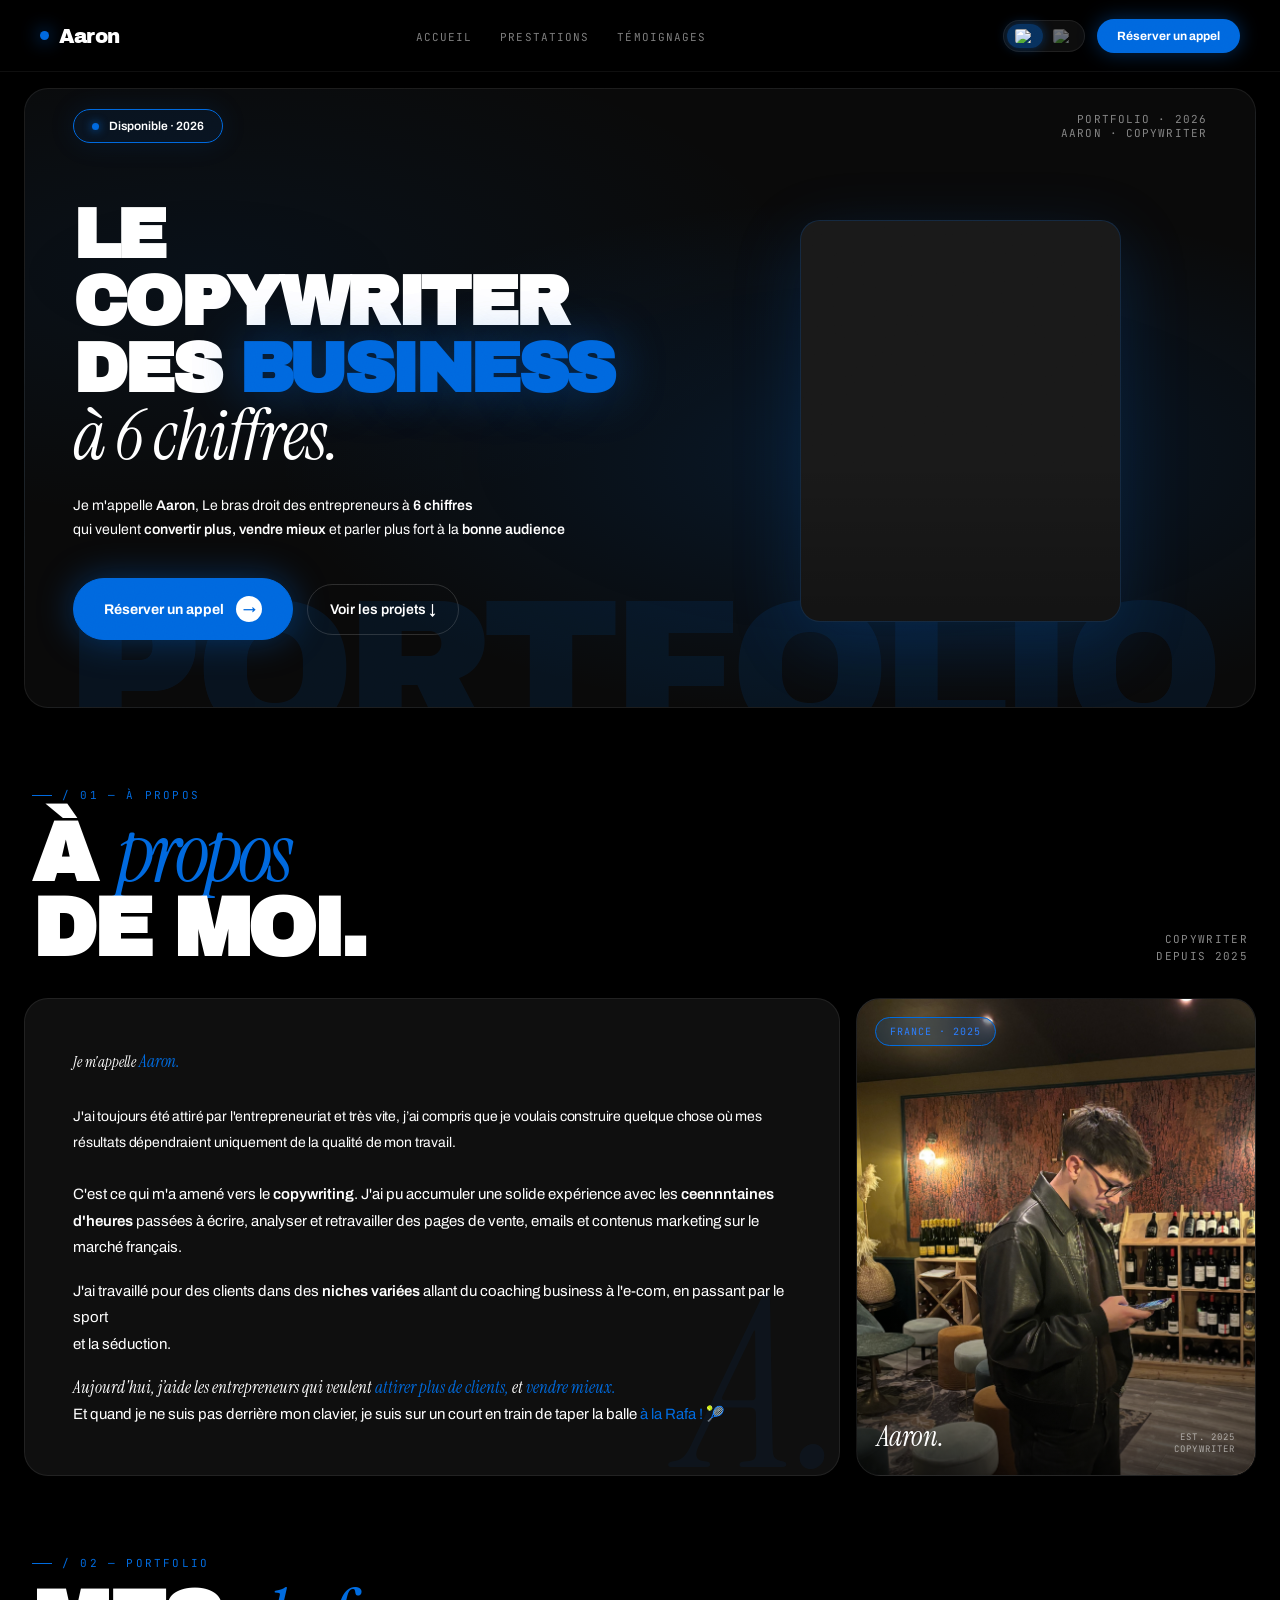
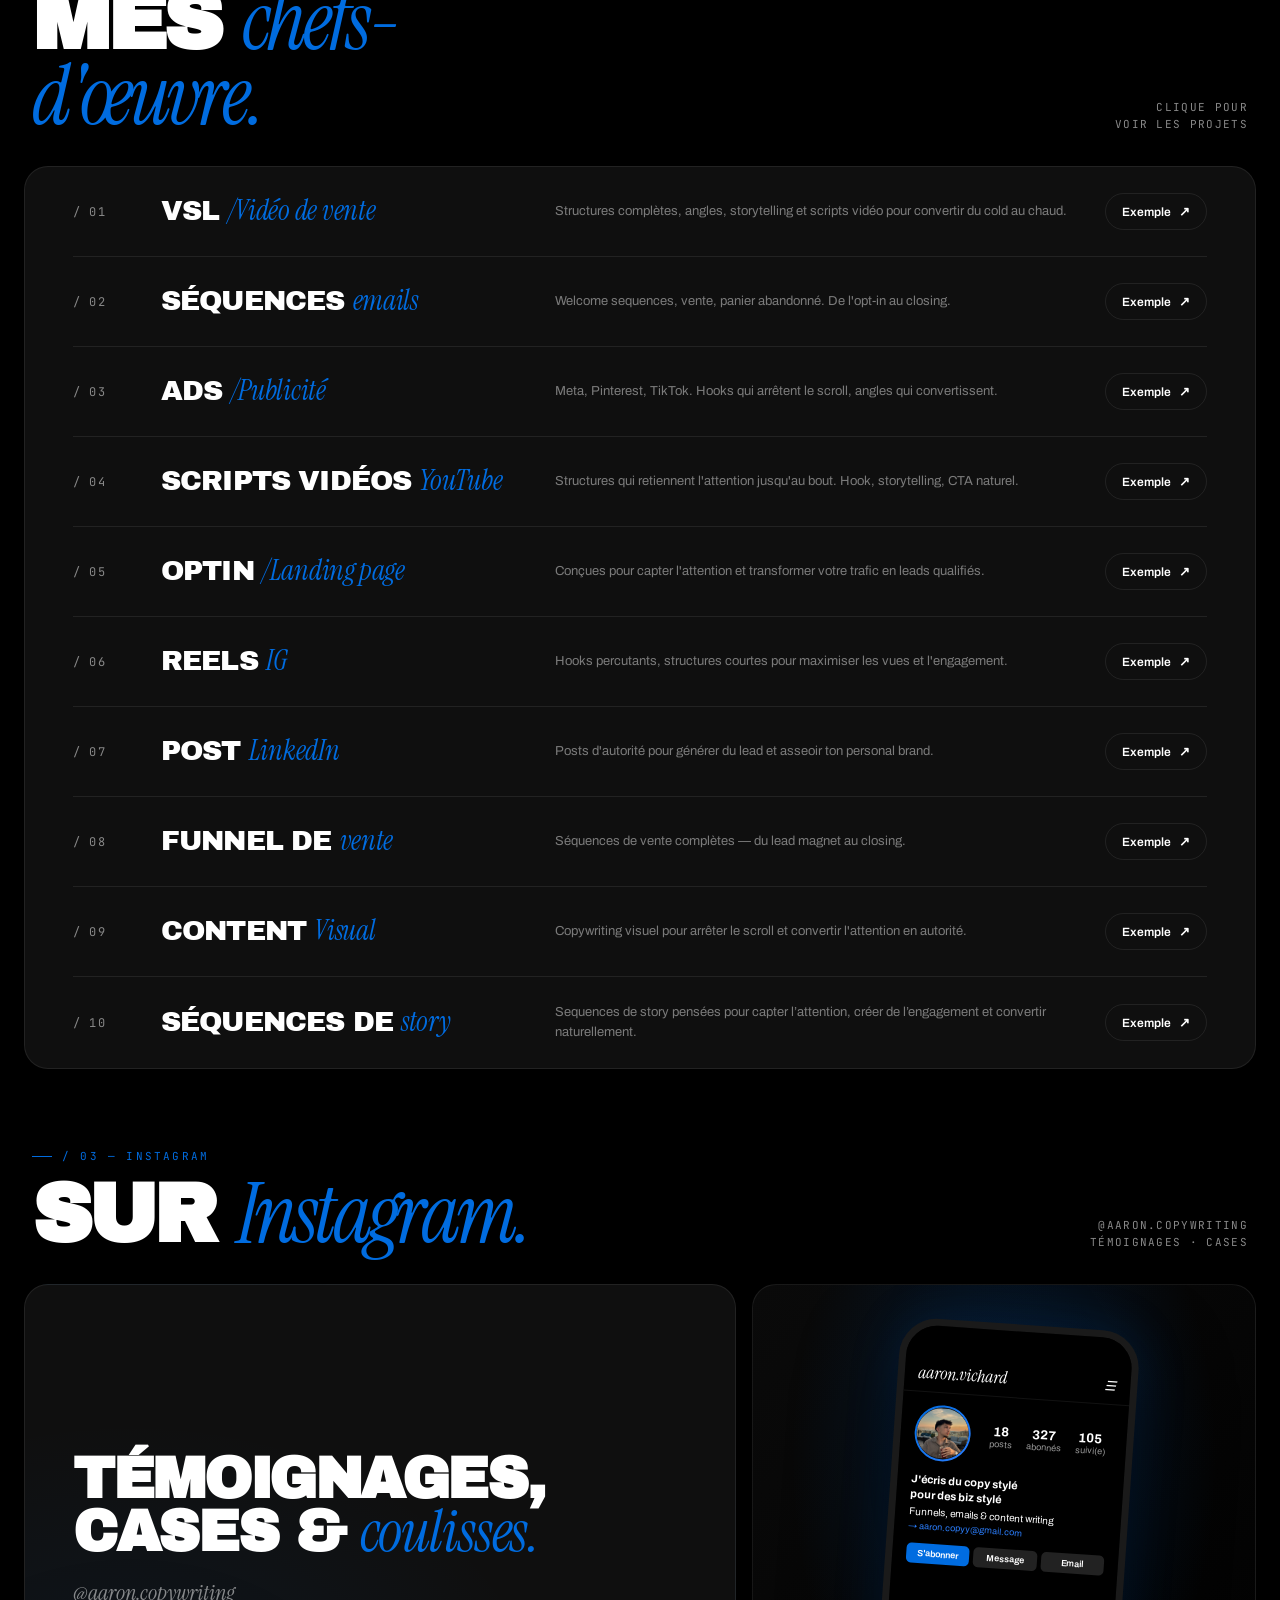
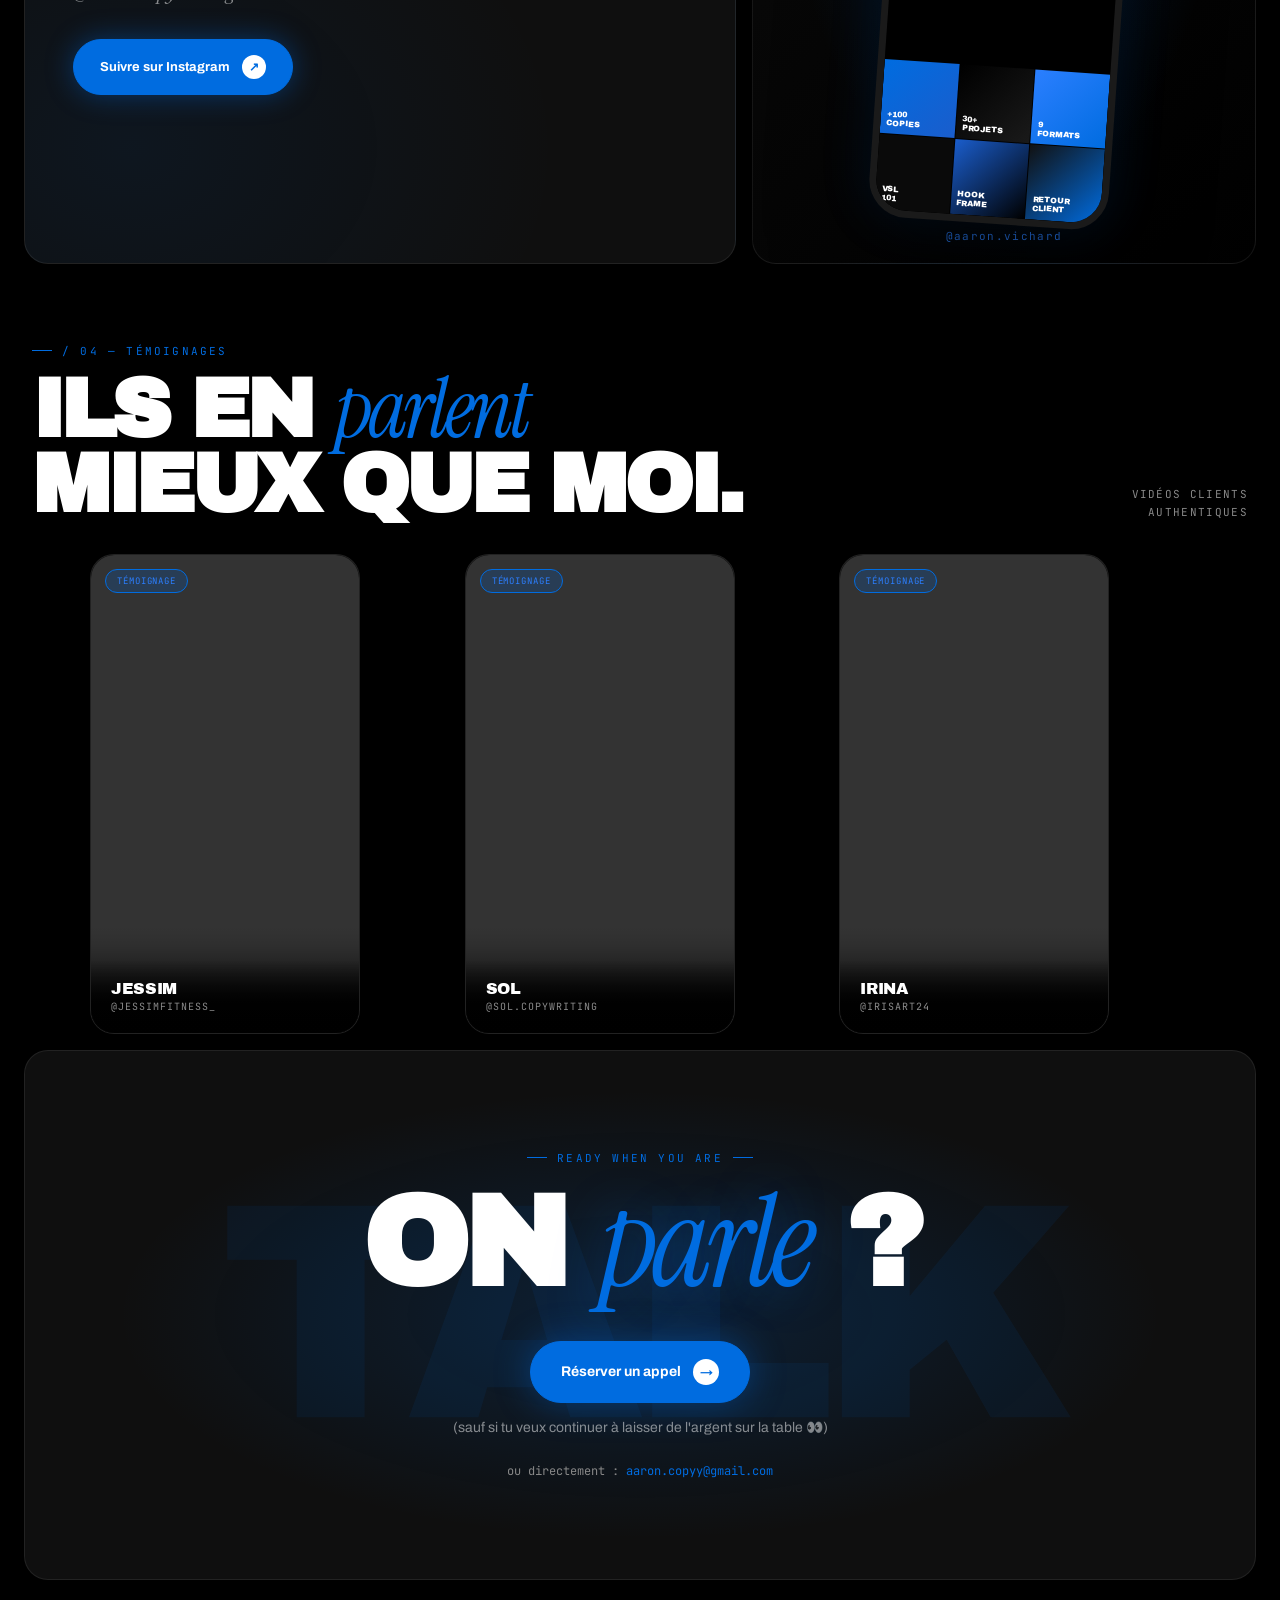
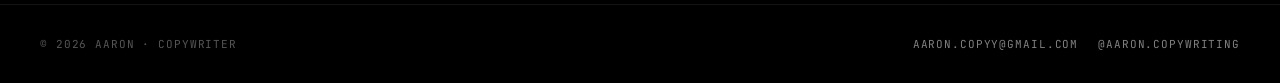
==== commit e813014e: "modif Aaron" ====
--- a/index.html
+++ b/index.html
@@ -1,361 +1,299 @@
 <!DOCTYPE html>
 <html lang="fr">
-
 <head>
-  <meta charset="UTF-8">
-  <meta name="viewport" content="width=device-width, initial-scale=1.0">
-  <title>Aaron — Copywriting</title>
-  <link rel="icon" type="image/x-icon" href="paper.png">
-
-  <!-- Open Graph -->
-  <meta property="og:type" content="website">
-  <meta property="og:url" content="https://aaron-copy.fr/">
-  <meta property="og:title" content="Portfolio - Aaron">
-  <meta property="og:image" content="https://aaron-copy.fr/paper.png">
-  <meta name="twitter:card" content="summary_large_image">
-  <meta name="twitter:url" content="https://aaron-copy.fr/">
-  <meta name="twitter:title" content="Portfolio - Aaron">
-  <meta name="twitter:image" content="https://aaron-copy.fr/paper.png">
-
-  <link rel="preconnect" href="https://fonts.googleapis.com">
-  <link rel="preconnect" href="https://fonts.gstatic.com" crossorigin>
-  <link
-    href="https://fonts.googleapis.com/css2?family=Archivo+Black&family=Archivo:wght@400;500;600;700&family=Instrument+Serif:ital@0;1&family=JetBrains+Mono:wght@400;500&family=DM+Sans:ital,opsz,wght@0,9..40,300;0,9..40,400;1,9..40,300&display=swap"
-    rel="stylesheet">
-  <link rel="stylesheet" href="style.css">
+<meta charset="UTF-8">
+<meta name="viewport" content="width=device-width, initial-scale=1.0">
+<title>Aaron — Copywriting</title>
+<link rel="icon" type="image/x-icon" href="paper.png">
+
+<!-- Open Graph -->
+<meta property="og:type" content="website">
+<meta property="og:url" content="https://aaron-copy.fr/">
+<meta property="og:title" content="Portfolio - Aaron">
+<meta property="og:image" content="https://aaron-copy.fr/paper.png">
+<meta name="twitter:card" content="summary_large_image">
+<meta name="twitter:url" content="https://aaron-copy.fr/">
+<meta name="twitter:title" content="Portfolio - Aaron">
+<meta name="twitter:image" content="https://aaron-copy.fr/paper.png">
+
+<link rel="preconnect" href="https://fonts.googleapis.com">
+<link rel="preconnect" href="https://fonts.gstatic.com" crossorigin>
+<link href="https://fonts.googleapis.com/css2?family=Archivo+Black&family=Archivo:wght@400;500;600;700&family=Instrument+Serif:ital@0;1&family=JetBrains+Mono:wght@400;500&family=DM+Sans:ital,opsz,wght@0,9..40,300;0,9..40,400;1,9..40,300&display=swap" rel="stylesheet">
+<link rel="stylesheet" href="style.css">
 </head>
-
 <body>
 
-  <!-- NAV -->
-  <nav id="navbar">
-    <a href="#top" class="logo"><span class="logo-dot"></span>Aaron</a>
-    <ul class="nav-links">
-      <li><a href="#top" id="nav-home">Accueil</a></li>
-      <li><a href="#prestations" id="nav-services">Prestations</a></li>
-      <li><a href="#temoignages" id="nav-testi">Témoignages</a></li>
-    </ul>
-    <div class="nav-right">
-      <div class="lang-switch">
-        <button class="lang-btn active" id="btnFR" onclick="setLang('fr')">
-          <img src="https://flagcdn.com/w40/fr.png" width="20" height="14" alt="FR">
-        </button>
-        <button class="lang-btn" id="btnEN" onclick="setLang('en')">
-          <img src="https://flagcdn.com/w40/gb.png" width="20" height="14" alt="EN">
-        </button>
-      </div>
-      <a href="https://calendly.com/aaron-copyy/rdv-copywriting" target="_blank" class="nav-cta" id="nav-cta">Réserver
-        un appel</a>
-      <button class="burger" id="burger" onclick="toggleMenu()" aria-label="Menu">
-        <span></span><span></span><span></span>
+<!-- NAV -->
+<nav id="navbar">
+  <a href="#top" class="logo"><span class="logo-dot"></span>Aaron</a>
+  <ul class="nav-links">
+    <li><a href="#top" id="nav-home">Accueil</a></li>
+    <li><a href="#prestations" id="nav-services">Prestations</a></li>
+    <li><a href="#temoignages" id="nav-testi">Témoignages</a></li>
+  </ul>
+  <div class="nav-right">
+    <div class="lang-switch">
+      <button class="lang-btn active" id="btnFR" onclick="setLang('fr')">
+        <img src="https://flagcdn.com/w40/fr.png" width="20" height="14" alt="FR">
       </button>
-    </div>
-  </nav>
-
-  <div class="nav-mobile" id="navMobile">
-    <a href="#top" onclick="toggleMenu()" id="nav-home-m">Accueil</a>
-    <a href="#prestations" onclick="toggleMenu()" id="nav-services-m">Prestations</a>
-    <a href="#temoignages" onclick="toggleMenu()" id="nav-testi-m">Témoignages</a>
-    <a href="https://calendly.com/aaron-copyy/rdv-copywriting" target="_blank" onclick="toggleMenu()"
-      id="nav-cta-m">Réserver un appel</a>
+      <button class="lang-btn" id="btnEN" onclick="setLang('en')">
+        <img src="https://flagcdn.com/w40/gb.png" width="20" height="14" alt="EN">
+      </button>
+    </div>
+    <a href="https://calendly.com/aaron-copyy/rdv-copywriting" target="_blank" class="nav-cta" id="nav-cta">Réserver un appel</a>
+    <button class="burger" id="burger" onclick="toggleMenu()" aria-label="Menu">
+      <span></span><span></span><span></span>
+    </button>
   </div>
-
-  <main>
-    <div class="grid">
-
-      <!-- ── HERO ── -->
-      <div class="card-block hero-card" id="top">
-        <div class="hero-bg-text">PORTFOLIO</div>
-        <div class="hero-top-bar">
-          <div class="hero-badge">
-            <span class="dot"></span>
-            <span id="hero-badge-text">Disponible · 2026</span>
-          </div>
-          <div class="hero-meta" id="hero-meta">Portfolio · 2026<br>Aaron · Copywriter</div>
-        </div>
-        <div class="hero-body">
-          <div class="hero-left">
-            <h1 class="hero-title" id="hero-title">
-              Le copywriter<br>
-              des <span class="blue">business</span><br>
-              <span class="serif" id="hero-serif">à 6 chiffres.</span>
-            </h1>
-            <p class="hero-sub" id="hero-desc">
-              Agence, coach, e-com... Ton offre est solide, tes résultats clients aussi.<br>
-              Mais tu sais que tes <strong>Ads, Emails et ton tunnel</strong> pourraient mieux performer —<br>
-              et tu laisses sûrement de l'argent sur la table.
-            </p>
-            <div class="hero-cta-wrap">
-              <a href="https://calendly.com/aaron-copyy/rdv-copywriting" target="_blank" class="btn-primary"
-                id="hero-cta">
-                <span id="hero-cta-text">Réserver un appel</span>
-                <span class="call-icon">📞</span>
-              </a>
-              <a href="#prestations" class="btn-ghost" id="hero-ghost">Voir les projets ↓</a>
-            </div>
-          </div>
-          <div class="hero-photo-wrap">
-            <div class="hero-photo" id="heroPhoto">
-              <picture>
-                <source media="(max-width: 768px)" srcset="pppp.jpg">
-                <img src="image/site.png" alt="Aaron">
-              </picture>
-            </div>
-          </div>
-        </div>
-      </div>
-
-      <!-- ── STATS ── -->
-
-
-      <!-- ── ABOUT ── -->
-      <div class="section-intro reveal">
-        <div class="section-intro-inner">
-          <div>
-            <div class="section-label" id="about-label">/ 01 — À propos</div>
-            <h2 class="section-title" id="about-title">À <em>propos</em><br>de moi.</h2>
-          </div>
-          <div class="section-right" id="about-right">Copywriter<br>depuis 2025</div>
-        </div>
-      </div>
-
-      <div class="card-block about-text-card reveal">
-        <p class="about-lead" id="about-lead">Je m'appelle <span>Aaron.</span> Et cela fait plus d'un an que j'ai
-          commencé le copywriting.</p>
-        <p id="about-p1">J'ai pu accumuler une solide expérience avec les <strong>ceennntaines d'heures</strong> passées
-          à écrire, analyser et retravailler des pages de vente, emails et contenus marketing sur le marché français.
-        </p>
-        <p id="about-p2">J'ai travaillé pour des clients dans des <strong>niches variées</strong> — du coaching business
-          à l'e-commerce, en passant par le sport et la séduction.</p>
-        <p id="about-p3">Aujourd'hui, je mets mes compétences au service de ceux qui veulent <em>convertir plus et
-            vendre mieux.</em></p>
-      </div>
-
-      <div class="card-block about-photo-card reveal">
-        <img src="image/pp.jpg" alt="Aaron">
-        <div class="about-tag" id="about-tag">France · 2025</div>
-        <div class="about-signature">
-          <div class="about-sig-name">Aaron.</div>
-          <div class="about-sig-meta">Est. 2025<br>Copywriter</div>
-        </div>
-      </div>
-
-      <!-- ── PORTFOLIO ── -->
-      <div class="section-intro reveal" id="prestations">
-        <div class="section-intro-inner">
-          <div>
-            <div class="section-label" id="port-section-label">/ 02 — Portfolio</div>
-            <h2 class="section-title" id="port-section-title">Mes <em>chefs-<br>d'œuvre.</em></h2>
-          </div>
-          <div class="section-right" id="port-section-right">Clique pour<br>voir les projets</div>
-        </div>
-      </div>
-
-      <div class="services-card reveal" id="cardsGrid"></div>
-
-      <!-- ── INSTAGRAM ── -->
-      <div class="section-intro reveal">
-        <div class="section-intro-inner">
-          <div>
-            <div class="section-label" id="ig-label">/ 03 — Instagram</div>
-            <h2 class="section-title" id="ig-title">Sur <em>Instagram.</em></h2>
-          </div>
-          <div class="section-right" id="ig-right">@aaron.copywriting<br>Témoignages · Cases</div>
-        </div>
-      </div>
-
-      <div class="card-block ig-text-card reveal">
-        <h3 class="ig-headline" id="ig-headline">Témoignages,<br>cases & <em>coulisses.</em></h3>
-        <div class="ig-handle" id="ig-handle">@aaron.copywriting</div>
-        <a href="https://www.instagram.com/aaron.copywriting" target="_blank" class="ig-btn" id="ig-btn">
-          <span id="ig-btn-text">Suivre sur Instagram</span>
-          <span class="arrow-c">↗</span>
-        </a>
-      </div>
-
-      <a href="https://www.instagram.com/aaron.copywriting/" target="_blank" rel="noopener"
-        class="phone-card reveal card-block" data-handle="@aaron.copywriting"
-        style="text-decoration:none; cursor:pointer;">
+</nav>
+
+<div class="nav-mobile" id="navMobile">
+  <a href="#top" onclick="toggleMenu()" id="nav-home-m">Accueil</a>
+  <a href="#prestations" onclick="toggleMenu()" id="nav-services-m">Prestations</a>
+  <a href="#temoignages" onclick="toggleMenu()" id="nav-testi-m">Témoignages</a>
+  <a href="https://calendly.com/aaron-copyy/rdv-copywriting" target="_blank" onclick="toggleMenu()" id="nav-cta-m">Réserver un appel</a>
+</div>
+
+<main id="top">
+  <div class="grid">
+
+    <!-- ── HERO ── -->
+    <div class="card-block hero-card">
+      <div class="hero-bg-text">PORTFOLIO</div>
+      <div class="hero-top-bar">
+        <div class="hero-badge">
+          <span class="dot"></span>
+          <span id="hero-badge-text">Disponible · 2026</span>
+        </div>
+        <div class="hero-meta" id="hero-meta">Portfolio · 2026<br>Aaron · Copywriter</div>
+      </div>
+      <div class="hero-body">
+        <div class="hero-left">
+          <h1 class="hero-title" id="hero-title">
+            Le copywriter<br>
+            des <span class="blue">business</span><br>
+            <span class="serif" id="hero-serif">à 6 chiffres.</span>
+          </h1>
+          <p class="hero-sub" id="hero-desc">
+            Agence, coach, e-com... Ton offre est solide, tes résultats clients aussi.<br>
+            Mais tu sais que tes <strong>Ads, Emails et ton tunnel</strong> pourraient mieux performer —<br>
+            et tu laisses sûrement de l'argent sur la table.
+          </p>
+          <div class="hero-cta-wrap">
+            <a href="https://calendly.com/aaron-copyy/rdv-copywriting" target="_blank" class="btn-primary" id="hero-cta">
+              <span id="hero-cta-text">Réserver un appel</span>
+              <span class="arrow-c">→</span>
+            </a>
+            <a href="#prestations" class="btn-ghost" id="hero-ghost">Voir les projets ↓</a>
+          </div>
+        </div>
+        <div class="hero-photo-wrap">
+          <div class="hero-photo" id="heroPhoto">
+        <picture>
+           <source media="(max-width: 768px)" srcset="image/pppp.jpg">
+           <img src="image/site.png" alt="Aaron">
+         </picture>
+          </div>
+        </div>
+      </div>
+    </div>
+
+    <!-- ── STATS ── -->
+
+
+    <!-- ── ABOUT ── -->
+    <div class="section-intro reveal">
+      <div class="section-intro-inner">
+        <div>
+          <div class="section-label" id="about-label">/ 01 — À propos</div>
+          <h2 class="section-title" id="about-title">À <em>propos</em><br>de moi.</h2>
+        </div>
+        <div class="section-right" id="about-right">Copywriter<br>depuis 2025</div>
+      </div>
+    </div>
+
+    <div class="card-block about-text-card reveal">
+      <p class="about-lead" id="about-lead">Je m'appelle <span>Aaron.</span> Et cela fait plus d'un an que j'ai commencé le copywriting.</p>
+      <p id="about-p1">J'ai pu accumuler une solide expérience avec les <strong>ceennntaines d'heures</strong> passées à écrire, analyser et retravailler des pages de vente, emails et contenus marketing sur le marché français.</p>
+      <p id="about-p2">J'ai travaillé pour des clients dans des <strong>niches variées</strong> — du coaching business à l'e-commerce, en passant par le sport et la séduction.</p>
+      <p id="about-p3">Aujourd'hui, je mets mes compétences au service de ceux qui veulent <em>convertir plus et vendre mieux.</em></p>
+    </div>
+
+    <div class="card-block about-photo-card reveal">
+      <img src="image/pp.jpg" alt="Aaron">
+      <div class="about-tag" id="about-tag">France · 2025</div>
+      <div class="about-signature">
+        <div class="about-sig-name">Aaron.</div>
+        <div class="about-sig-meta">Est. 2025<br>Copywriter</div>
+      </div>
+    </div>
+
+    <!-- ── PORTFOLIO ── -->
+    <div class="section-intro reveal" id="prestations">
+      <div class="section-intro-inner">
+        <div>
+          <div class="section-label" id="port-section-label">/ 02 — Portfolio</div>
+          <h2 class="section-title" id="port-section-title">Mes <em>chefs-<br>d'œuvre.</em></h2>
+        </div>
+        <div class="section-right" id="port-section-right">Clique pour<br>voir les projets</div>
+      </div>
+    </div>
+
+    <div class="services-card reveal" id="cardsGrid"></div>
+
+    <!-- ── INSTAGRAM ── -->
+    <div class="section-intro reveal">
+      <div class="section-intro-inner">
+        <div>
+          <div class="section-label" id="ig-label">/ 03 — Instagram</div>
+          <h2 class="section-title" id="ig-title">Sur <em>Instagram.</em></h2>
+        </div>
+        <div class="section-right" id="ig-right">@aaron.copywriting<br>Témoignages · Cases</div>
+      </div>
+    </div>
+
+    <div class="card-block ig-text-card reveal">
+      <h3 class="ig-headline" id="ig-headline">Témoignages,<br>cases & <em>coulisses.</em></h3>
+      <div class="ig-handle" id="ig-handle">@aaron.copywriting</div>
+      <a href="https://www.instagram.com/aaron.copywriting" target="_blank" class="ig-btn" id="ig-btn">
+        <span id="ig-btn-text">Suivre sur Instagram</span>
+        <span class="arrow-c">↗</span>
+      </a>
+    </div>
+
+<a href="https://www.instagram.com/aaron.vichard/" target="_blank" rel="noopener" class="phone-card reveal card-block" data-handle="@aaron.vichard" style="text-decoration:none; cursor:pointer;">      
         <div class="phone-mockup">
-          <div class="phone-notch"></div>
-          <div class="phone-screen">
-            <div class="phone-screen-placeholder">
-              <div class="ps-header">
-                <span>aaron.copywriting</span>
-                <span style="font-family:'Archivo',sans-serif;font-size:13px;">☰</span>
+        <div class="phone-notch"></div>
+        <div class="phone-screen">
+          <div class="phone-screen-placeholder">
+            <div class="ps-header">
+              <span>aaron.vichard</span>
+              <span style="font-family:'Archivo',sans-serif;font-size:13px;">☰</span>
+            </div>
+            <div class="ps-profile">
+              <div class="ps-avatar"><div class="ps-avatar-in"><img src="image/pd.png" style="width:99%;height:98%;object-fit:cover;border-radius:100%;"></div></div>
+              <div class="ps-stats">
+                <div class="ps-stat"><div class="ps-stat-n">18</div><div class="ps-stat-l">posts</div></div>
+                <div class="ps-stat"><div class="ps-stat-n">327</div><div class="ps-stat-l">abonnés</div></div>
+                <div class="ps-stat"><div class="ps-stat-n">105</div><div class="ps-stat-l">suivi(e)</div></div>
               </div>
-              <div class="ps-profile">
-                <div class="ps-avatar">
-                  <div class="ps-avatar-in"><img src="image/ppp.jpg"
-                      style="width:110%;height:110%;object-fit:cover;border-radius:60%;"></div>
-                </div>
-                <div class="ps-stats">
-                  <div class="ps-stat">
-                    <div class="ps-stat-n">10</div>
-                    <div class="ps-stat-l">posts</div>
-                  </div>
-                  <div class="ps-stat">
-                    <div class="ps-stat-n">464</div>
-                    <div class="ps-stat-l">abonnés</div>
-                  </div>
-                  <div class="ps-stat">
-                    <div class="ps-stat-n">112</div>
-                    <div class="ps-stat-l">suivi(e)</div>
-                  </div>
-                </div>
-              </div>
-              <div class="ps-bio">
-                <span class="ps-name">J'écris du copy stylé pour des biz stylé</span>
-                Funnels, emails & content writing<br>
-                <span style="color:var(--blue-bright);font-size:9px;">→ aaron.copyy@gmail.com</span>
-              </div>
-              <div class="ps-btns">
-                <span>S'abonner</span>
-                <span class="sec">Message</span>
-                <span class="sec">Email</span>
-              </div>
-              <div class="ps-grid">
-                <div class="ps-cell b1"><span>+100<br>COPIES</span></div>
-                <div class="ps-cell b2">30+<br>PROJETS</div>
-                <div class="ps-cell b3">9<br>FORMATS</div>
-                <div class="ps-cell b4">VSL<br>101</div>
-                <div class="ps-cell b5">Hook<br>frame</div>
-                <div class="ps-cell b6">Retour<br>client</div>
-              </div>
-            </div>
-          </div>
-        </div>
+            </div>
+            <div class="ps-bio">
+              <span class="ps-name">J'écris du copy stylé <br>pour des biz stylé</span>
+              Funnels, emails & content writing<br>
+              <span style="color:var(--blue-bright);font-size:9px;">→ aaron.copyy@gmail.com</span>
+            </div>
+            <div class="ps-btns">
+              <span>S'abonner</span>
+              <span class="sec">Message</span>
+              <span class="sec">Email</span>
+            </div>
+            <div class="ps-grid">
+              <div class="ps-cell b1"><span>+100<br>COPIES</span></div>
+              <div class="ps-cell b2">30+<br>PROJETS</div>
+              <div class="ps-cell b3">9<br>FORMATS</div>
+              <div class="ps-cell b4">VSL<br>101</div>
+              <div class="ps-cell b5">Hook<br>frame</div>
+              <div class="ps-cell b6">Retour<br>client</div>
+            </div>
+          </div>
+        </div>
+      </div>
+    </a>
+
+    <!-- ── TESTIMONIALS ── -->
+    <div class="section-intro reveal" id="temoignages">
+      <div class="section-intro-inner">
+        <div>
+          <div class="section-label" id="testi-label">/ 04 — Témoignages</div>
+          <h2 class="section-title" id="testi-title">Ils en <em>parlent</em><br>mieux que moi.</h2>
+        </div>
+        <div class="section-right" id="testi-right">Vidéos clients<br>authentiques</div>
+      </div>
+    </div>
+
+    <div class="video-grid-wrap reveal">
+      <div class="video-grid">
+        <div class="video-card">
+          <div class="video-tag" id="testi-tag-1">Témoignage</div>
+          <video controls preload="metadata" playsinline webkit-playsinline>
+            <source src="video/1.mp4" type="video/mp4">
+          </video>
+          <div class="video-placeholder" id="vp1">
+            <div class="play-btn"></div>
+          </div>
+          <div class="video-info">
+            <div class="video-name" id="testi-name-1">Jessim</div>
+            <div class="video-role" id="testi-role-1">@jessimfitness_</div>
+          </div>
+        </div>
+        <div class="video-card">
+          <div class="video-tag" id="testi-tag-2">Témoignage</div>
+          <video controls preload="metadata" playsinline webkit-playsinline>
+            <source src="video/2.mp4" type="video/mp4">
+          </video>
+          <div class="video-placeholder" id="vp2">
+            <div class="play-btn"></div>
+          </div>
+          <div class="video-info">
+            <div class="video-name" id="testi-name-2">Sol</div>
+            <div class="video-role" id="testi-role-2">@sol.copywriting</div>
+          </div>
+        </div>
+        <div class="video-card">
+          <div class="video-tag" id="testi-tag-3">Témoignage</div>
+          <video controls preload="metadata" playsinline webkit-playsinline>
+            <source src="video/3.mp4" type="video/mp4">
+          </video>
+          <div class="video-placeholder" id="vp3">
+            <div class="play-btn"></div>
+          </div>
+          <div class="video-info">
+            <div class="video-name" id="testi-name-3">Irina</div>
+            <div class="video-role" id="testi-role-3">@irisart24</div>
+          </div>
+        </div>
+      </div>
+    </div>
+
+    <!-- ── FINAL CTA ── -->
+    <div class="card-block final-cta reveal" id="contact">
+      <div class="cta-bg-text">TALK</div>
+      <div class="cta-label" id="cta-label">Ready when you are</div>
+      <h2 class="cta-title" id="cta-title">On <em>parle</em> ?</h2>
+      <a href="https://calendly.com/aaron-copyy/rdv-copywriting" target="_blank" class="btn-primary cta-btn" style="position:relative;z-index:2;" id="cta-btn">
+        <span id="cta-btn-text">Réserver un appel</span>
+        <span class="arrow-c">→</span>
       </a>
-
-      <!-- ── TESTIMONIALS ── -->
-      <div class="section-intro reveal" id="temoignages">
-        <div class="section-intro-inner">
-          <div>
-            <div class="section-label" id="testi-label">/ 04 — Témoignages</div>
-            <h2 class="section-title" id="testi-title">
-              Ils en <em>parlent</em><br>mieux que moi.
-            </h2>
-          </div>
-
-          <div class="section-right" id="testi-right">
-            Vidéos clients<br>authentiques
-          </div>
-        </div>
-      </div>
-
-      <section class="testimonial-carousel reveal">
-
-        <button class="carousel-arrow prev" id="testimonial-prev" aria-label="Précédent">
-          ‹
-      </button>
-
-        <div class="carousel-track" id="testimonial-track">
-
-          <!-- Jessim -->
-          <article class="testimonial-slide">
-
-            <div class="video-tag" id="testi-tag-1">Témoignage</div>
-
-            <video class="testimonial-video" controls preload="auto" playsinline webkit-playsinline>
-
-              <source src="video/1.mp4" type="video/mp4">
-
-            </video>
-
-            <div class="video-info">
-              <div class="video-name" id="testi-name-1">Jessim</div>
-              <div class="video-role" id="testi-role-1">@jessimfitness_</div>
-            </div>
-
-          </article>
-
-          <!-- Sol -->
-          <article class="testimonial-slide">
-
-            <div class="video-tag" id="testi-tag-2">Témoignage</div>
-
-            <video class="testimonial-video" controls preload="auto" playsinline webkit-playsinline>
-
-              <source src="video/2.mp4" type="video/mp4">
-
-            </video>
-
-            <div class="video-info">
-              <div class="video-name" id="testi-name-2">Sol</div>
-              <div class="video-role" id="testi-role-2">@sol.copywriting</div>
-            </div>
-
-          </article>
-
-          <!-- Irina -->
-          <article class="testimonial-slide">
-
-            <div class="video-tag" id="testi-tag-3">Témoignage</div>
-
-            <video class="testimonial-video" controls preload="auto" playsinline webkit-playsinline>
-
-              <source src="video/3.mp4" type="video/mp4">
-
-            </video>
-            <div class="video-info">
-              <div class="video-name" id="testi-name-3">Irina</div>
-              <div class="video-role" id="testi-role-3">@irisart24</div>
-            </div>
-
-          </article>
-
-        </div>
-
-        <button class="carousel-arrow next" id="testimonial-next" aria-label="Suivant">
-          ›
-      </button>
-
-      </section>
-      <!-- ── FINAL CTA ── -->
-      <div class="card-block final-cta reveal" id="contact">
-        <div class="cta-bg-text">TALK</div>
-        <div class="cta-label" id="cta-label">Ready when you are</div>
-        <h2 class="cta-title" id="cta-title">On <em>parle</em> ?</h2>
-        <a href="https://calendly.com/aaron-copyy/rdv-copywriting" target="_blank" class="btn-primary cta-btn"
-          style="position:relative;z-index:2;" id="cta-btn">
-          <span id="cta-btn-text">Réserver un appel</span>
-          <span class="call-icon">📞</span>
-
-
-        </a>
-        <p id="cta-sub"
-          style="position:relative;z-index:2;font-family:'Archivo',sans-serif;font-size:14px;color:rgba(255,255,255,0.5);margin-top:16px;">
-          (sauf si tu veux continuer à laisser de l'argent sur la table 👀)</p>
-        <div class="cta-email">
-          ou directement : <a href="mailto:aaron.copyy@gmail.com">aaron.copyy@gmail.com</a>
-        </div>
-      </div>
-
-    </div><!-- /grid -->
-  </main>
-
-  <footer>
-    <div id="footer-copy">© 2026 Aaron · Copywriter</div>
-    <div class="footer-right">
-      <a href="mailto:aaron.copyy@gmail.com">aaron.copyy@gmail.com</a>
-      <a href="https://www.instagram.com/aaron.copywriting" target="_blank">@aaron.copywriting</a>
-    </div>
-  </footer>
-
-  <!-- MODAL -->
-  <div class="modal-overlay" id="modalOverlay" onclick="closeModal(event)">
-    <div class="modal">
-      <div class="modal-header">
-        <div class="modal-title-wrap">
-          <span class="modal-icon" id="modalIcon"></span>
-          <h2 class="modal-title" id="modalTitle"></h2>
-        </div>
-        <button class="modal-close" onclick="closeModalDirect()">✕</button>
-      </div>
-      <div class="project-list" id="projectList"></div>
-    </div>
+      <p id="cta-sub" style="position:relative;z-index:2;font-family:'Archivo',sans-serif;font-size:14px;color:rgba(255,255,255,0.5);margin-top:16px;">(sauf si tu veux continuer à laisser de l'argent sur la table 👀)</p>      <div class="cta-email">
+        ou directement : <a href="mailto:aaron.copyy@gmail.com">aaron.copyy@gmail.com</a>
+      </div>
+    </div>
+
+  </div><!-- /grid -->
+</main>
+
+<footer>
+  <div id="footer-copy">© 2026 Aaron · Copywriter</div>
+  <div class="footer-right">
+    <a href="mailto:aaron.copyy@gmail.com">aaron.copyy@gmail.com</a>
+    <a href="https://www.instagram.com/aaron.copywriting" target="_blank">@aaron.copywriting</a>
   </div>
-  <script src="script.js"></script>
+</footer>
+
+<!-- MODAL -->
+<div class="modal-overlay" id="modalOverlay" onclick="closeModal(event)">
+  <div class="modal">
+    <div class="modal-header">
+      <div class="modal-title-wrap">
+        <span class="modal-icon" id="modalIcon"></span>
+        <h2 class="modal-title" id="modalTitle"></h2>
+      </div>
+      <button class="modal-close" onclick="closeModalDirect()">✕</button>
+    </div>
+    <div class="project-list" id="projectList"></div>
+  </div>
+</div>
+<script src="script.js"></script>
 </body>
-
 </html>
--- a/style.css
+++ b/style.css
@@ -1,38 +1,17 @@
 :root {
-  /* Colors */
-  --bg: #000;
+  --bg: #000000;
   --bg-2: #0a0a0a;
   --bg-3: #141414;
   --card: #0f0f0f;
-
-  --ink: #fff;
+  --ink: #ffffff;
   --ink-dim: #888;
   --ink-muted: #555;
-
-  --blue: #006ce0;
+  --blue: #006CE0;
   --blue-bright: #2b7fff;
   --blue-glow: rgba(0, 108, 224, 0.4);
   --blue-dim: rgba(0, 108, 224, 0.12);
-
   --line: rgba(255, 255, 255, 0.08);
   --line-blue: rgba(0, 108, 224, 0.2);
-
-  /* Radius */
-  --radius-xs: 8px;
-  --radius-sm: 12px;
-  --radius-md: 20px;
-  --radius-lg: 24px;
-  --radius-pill: 999px;
-
-  /* Shadows */
-  --shadow-card: 0 18px 45px rgba(0, 0, 0, 0.45);
-  --shadow-blue: 0 0 30px var(--blue-glow);
-
-  /* Animations */
-  --tr-fast: 0.2s ease;
-  --tr: 0.3s ease;
-  --tr-slow: 0.45s cubic-bezier(.2, .8, .2, 1);
-
   --nav-h: 72px;
 }
 
@@ -124,6 +103,28 @@
   }
 }
 
+.nav-links a {
+  position: relative;
+  transition: .25s;
+}
+
+.nav-links a.active {
+  color: #fff;
+}
+
+.nav-links a.active::after {
+  content: "";
+  position: absolute;
+  left: -12px;
+  right: -12px;
+  top: -8px;
+  bottom: -8px;
+  border-radius: 50px;
+  background: rgba(0, 108, 224, .15);
+  border: 1px solid rgba(0, 108, 224, .4);
+  z-index: -1;
+}
+
 .nav-links {
   display: flex;
   gap: 28px;
@@ -167,11 +168,7 @@
   cursor: pointer;
   padding: 5px 8px;
   border-radius: 100px;
-  transition:
-    background var(--tr-fast),
-    opacity var(--tr-fast),
-    transform var(--tr-fast),
-    box-shadow var(--tr-fast);
+  transition: all 0.2s;
   opacity: 0.45;
   display: flex;
   align-items: center;
@@ -197,10 +194,7 @@
   font-family: 'Archivo', sans-serif;
   font-size: 12px;
   font-weight: 700;
-  transition:
-    background var(--tr),
-    transform var(--tr),
-    box-shadow var(--tr);
+  transition: all .3s;
   box-shadow: 0 0 20px var(--blue-glow);
   border: none;
   cursor: pointer;
@@ -1325,6 +1319,61 @@
 
 .ps-cell.b6 {
   background: linear-gradient(135deg, #111, var(--blue));
+}
+
+/* ── TESTIMONIALS ── */
+.video-grid-wrap {
+  grid-column: span 12;
+}
+
+.video-grid {
+  display: grid;
+  grid-template-columns: repeat(3, 1fr);
+  gap: 24px;
+  max-width: 1100px;
+  margin: 0 auto;
+}
+
+.video-card {
+  aspect-ratio: 9/16;
+  background: var(--card);
+  border: 1px solid var(--line);
+  border-radius: 24px;
+  position: relative;
+  overflow: hidden;
+  cursor: pointer;
+  transition: all .4s;
+  max-height: 480px;
+}
+
+.video-card:hover {
+  transform: translateY(-6px);
+  border-color: var(--blue);
+  box-shadow: 0 20px 50px var(--blue-glow);
+}
+
+/* FIX MOBILE : la vidéo doit être au-dessus du placeholder */
+.video-card video {
+  position: absolute;
+  inset: 0;
+  width: 100%;
+  height: 100%;
+  object-fit: cover;
+  display: block;
+  border-radius: 24px;
+  z-index: 2;
+}
+
+.video-placeholder {
+  position: absolute;
+  inset: 0;
+  background: radial-gradient(circle at 50% 40%, rgba(0, 108, 224, 0.18) 0%, transparent 60%),
+    linear-gradient(180deg, #1a1a1a 0%, #000 100%);
+  display: flex;
+  align-items: center;
+  justify-content: center;
+  z-index: 1;
+  pointer-events: none;
 }
 
 .play-btn {
@@ -1584,7 +1633,6 @@
 .modal-title-wrap {
   display: flex;
   align-items: center;
-  gap: 12px;
 }
 
 .modal-icon {
@@ -1788,10 +1836,8 @@
   }
 
   .hero-photo img {
-    width: 100%;
-    height: 100%;
     object-fit: cover;
-    object-position: center 20%;
+    object-position: center top;
   }
 
   .hero-title {
@@ -2012,404 +2058,4 @@
 .modal::-webkit-scrollbar-thumb {
   background: rgba(0, 108, 224, 0.3);
   border-radius: 2px;
-}
-
-.nav-links a.active {
-  color: var(--blue);
-}
-
-.nav-links a.active::after {
-  width: 100%;
-  background: var(--blue);
-}
-
-.call-icon {
-  width: 26px;
-  height: 26px;
-  border-radius: 50%;
-  color: var(--blue);
-  display: flex;
-  align-items: center;
-  justify-content: center;
-  font-size: 20px;
-  border-color: white;
-  transition: .2s;
-}
-
-@keyframes phoneShake {
-
-  0% {
-    transform: rotate(0deg);
-  }
-
-  15% {
-    transform: rotate(-18deg);
-  }
-
-  30% {
-    transform: rotate(18deg);
-  }
-
-  45% {
-    transform: rotate(-14deg);
-  }
-
-  60% {
-    transform: rotate(14deg);
-  }
-
-  75% {
-    transform: rotate(-8deg);
-  }
-
-  100% {
-    transform: rotate(0deg);
-  }
-
-}
-
-.btn-primary:hover .call-icon {
-  animation: phoneShake .45s ease;
-}
-
-.btn-primary {
-
-  overflow: hidden;
-  position: relative;
-
-}
-
-.btn-primary::before {
-
-  content: "";
-  position: absolute;
-  top: 0;
-  left: -120%;
-
-  width: 80%;
-  height: 100%;
-
-  background: linear-gradient(90deg,
-      transparent,
-      rgba(255, 255, 255, .35),
-      transparent);
-
-  transition: .8s;
-
-}
-
-.btn-primary:hover::before {
-
-  left: 150%;
-
-}
-/* ─────────────────────────────── */
-/* TESTIMONIAL CAROUSEL */
-/* ─────────────────────────────── */
-
-.testimonial-carousel{
-  position:relative;
-  grid-column:span 12;
-
-  width:100%;
-  max-width:1250px;
-
-  margin:70px auto 0;
-
-  display:flex;
-  justify-content:center;
-  align-items:center;
-
-  overflow:hidden;
-}
-
-.carousel-track{
-
-  position:relative;
-
-  width:100%;
-  min-height:700px;
-
-  display:flex;
-  justify-content:center;
-  align-items:center;
-
-}
-
-.testimonial-slide{
-
-  position:absolute;
-
-  width:360px;
-  aspect-ratio:9/16;
-
-  border-radius:28px;
-
-  overflow:hidden;
-
-  background:var(--card);
-
-  border:1px solid var(--line);
-
-  transition:
-  transform .65s cubic-bezier(.22,.61,.36,1),
-  opacity .45s,
-  filter .45s,
-  box-shadow .45s;
-
-  cursor:pointer;
-
-}
-
-.testimonial-video{
-
-  width:100%;
-  height:100%;
-
-  object-fit:cover;
-
-  display:block;
-
-  background:#000;
-
-}
-
-/* ---------------- ACTIVE ---------------- */
-
-.testimonial-slide.is-active{
-
-  transform:
-  translateX(0)
-  scale(1);
-
-  z-index:20;
-
-  opacity:1;
-
-  filter:none;
-
-  box-shadow:
-  0 35px 80px rgba(0,108,224,.18),
-  0 0 90px rgba(0,108,224,.30),
-  0 0 140px rgba(0,108,224,.12);
-
-  border-color:var(--blue);
-
-}
-
-/* ---------------- PREV ---------------- */
-
-.testimonial-slide.is-prev{
-
-  transform:
-  translateX(-430px)
-  scale(.80);
-
-  opacity:.45;
-
-  filter:blur(3px);
-
-  z-index:10;
-
-}
-
-/* ---------------- NEXT ---------------- */
-
-.testimonial-slide.is-next{
-
-  transform:
-  translateX(430px)
-  scale(.80);
-
-  opacity:.45;
-
-  filter:blur(3px);
-
-  z-index:10;
-
-}
-
-/* ---------------- INFOS ---------------- */
-
-.video-info{
-
-  position:absolute;
-
-  left:18px;
-  bottom:18px;
-
-  z-index:5;
-
-}
-
-.video-name{
-
-  font-size:20px;
-
-  font-weight:700;
-
-}
-
-.video-role{
-
-  color:#bdbdbd;
-
-  font-size:14px;
-
-  margin-top:3px;
-
-}
-
-.video-tag{
-
-  position:absolute;
-
-  top:18px;
-  left:18px;
-
-  z-index:5;
-
-  padding:8px 16px;
-
-  border-radius:999px;
-
-  background:rgba(0,108,224,.15);
-
-  border:1px solid rgba(0,108,224,.35);
-
-  backdrop-filter:blur(12px);
-
-  font-size:12px;
-
-  letter-spacing:.12em;
-
-  text-transform:uppercase;
-
-}
-/* ─────────────────────────────── */
-/* CAROUSEL ARROWS */
-/* ─────────────────────────────── */
-
-.carousel-arrow{
-
-  position:absolute;
-
-  top:50%;
-  transform:translateY(-50%);
-
-  width:58px;
-  height:58px;
-
-  display:flex;
-  justify-content:center;
-  align-items:center;
-
-  border:none;
-  border-radius:50%;
-
-  background:rgba(20,20,20,.75);
-
-  backdrop-filter:blur(18px);
-  -webkit-backdrop-filter:blur(18px);
-
-  color:#fff;
-
-  cursor:pointer;
-
-  transition:
-      opacity .35s,
-      transform .35s,
-      background .35s,
-      box-shadow .35s;
-
-  opacity:0;
-
-  z-index:100;
-
-}
-
-.carousel-arrow{
-  font-size:34px;
-  font-weight:300;
-  color:#fff;
-  line-height:1;
-}
-
-/* Position */
-
-.carousel-arrow.prev{
-
-  left:35px;
-
-}
-
-.carousel-arrow.next{
-
-  right:35px;
-
-}
-
-/* Apparition */
-
-.testimonial-carousel:hover .carousel-arrow{
-
-  opacity:1;
-
-}
-
-/* Hover */
-
-.carousel-arrow:hover{
-
-  background:var(--blue);
-
-  transform:translateY(-50%) scale(1.08);
-
-  box-shadow:
-      0 0 25px rgba(0,108,224,.45),
-      0 0 70px rgba(0,108,224,.25);
-
-}
-
-.carousel-arrow:hover i{
-
-  transform:scale(1.1);
-
-}
-
-/* Click */
-
-.carousel-arrow:active{
-
-  transform:translateY(-50%) scale(.96);
-
-}
-
-/* Mobile */
-
-@media (max-width:768px){
-
-  .carousel-arrow{
-
-      width:46px;
-      height:46px;
-
-      opacity:1;
-
-      background:rgba(20,20,20,.8);
-
-  }
-
-  .carousel-arrow.prev{
-
-      left:12px;
-
-  }
-
-  .carousel-arrow.next{
-
-      right:12px;
-
-  }
-
-}
+}
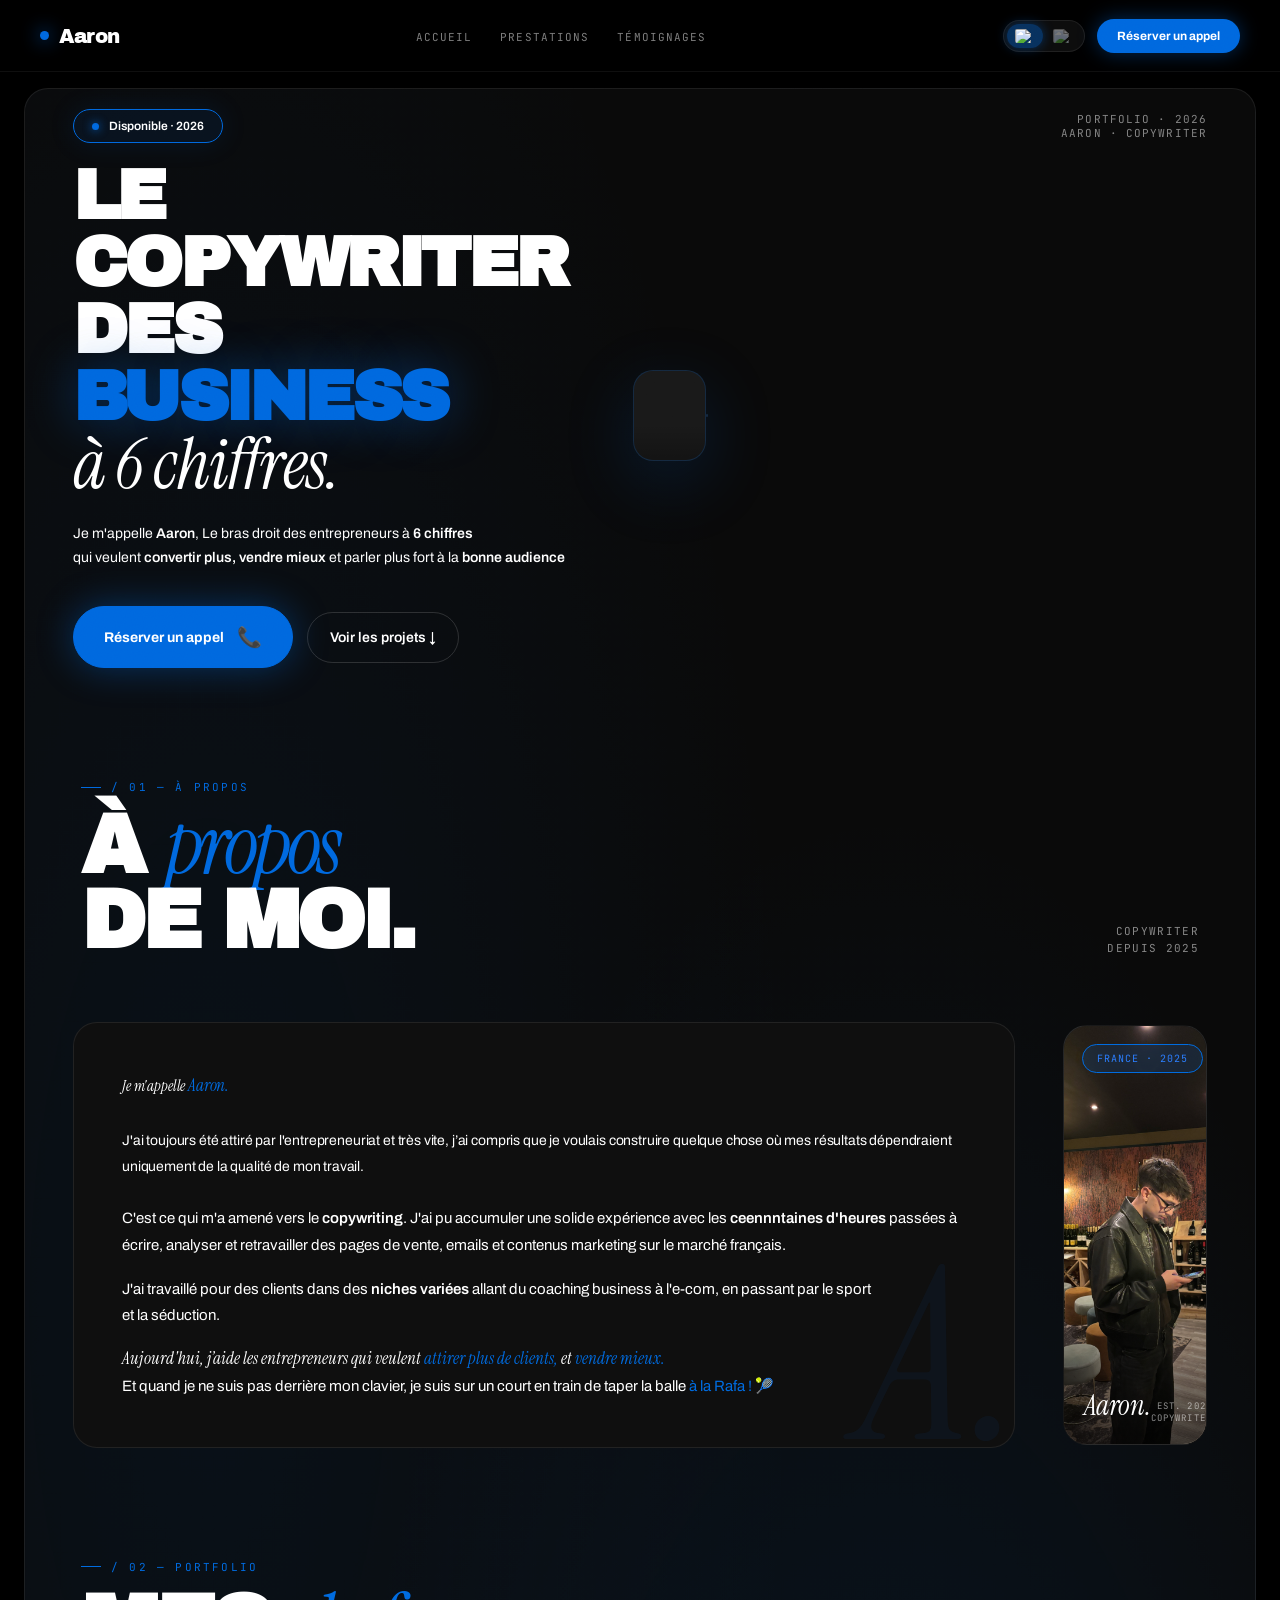
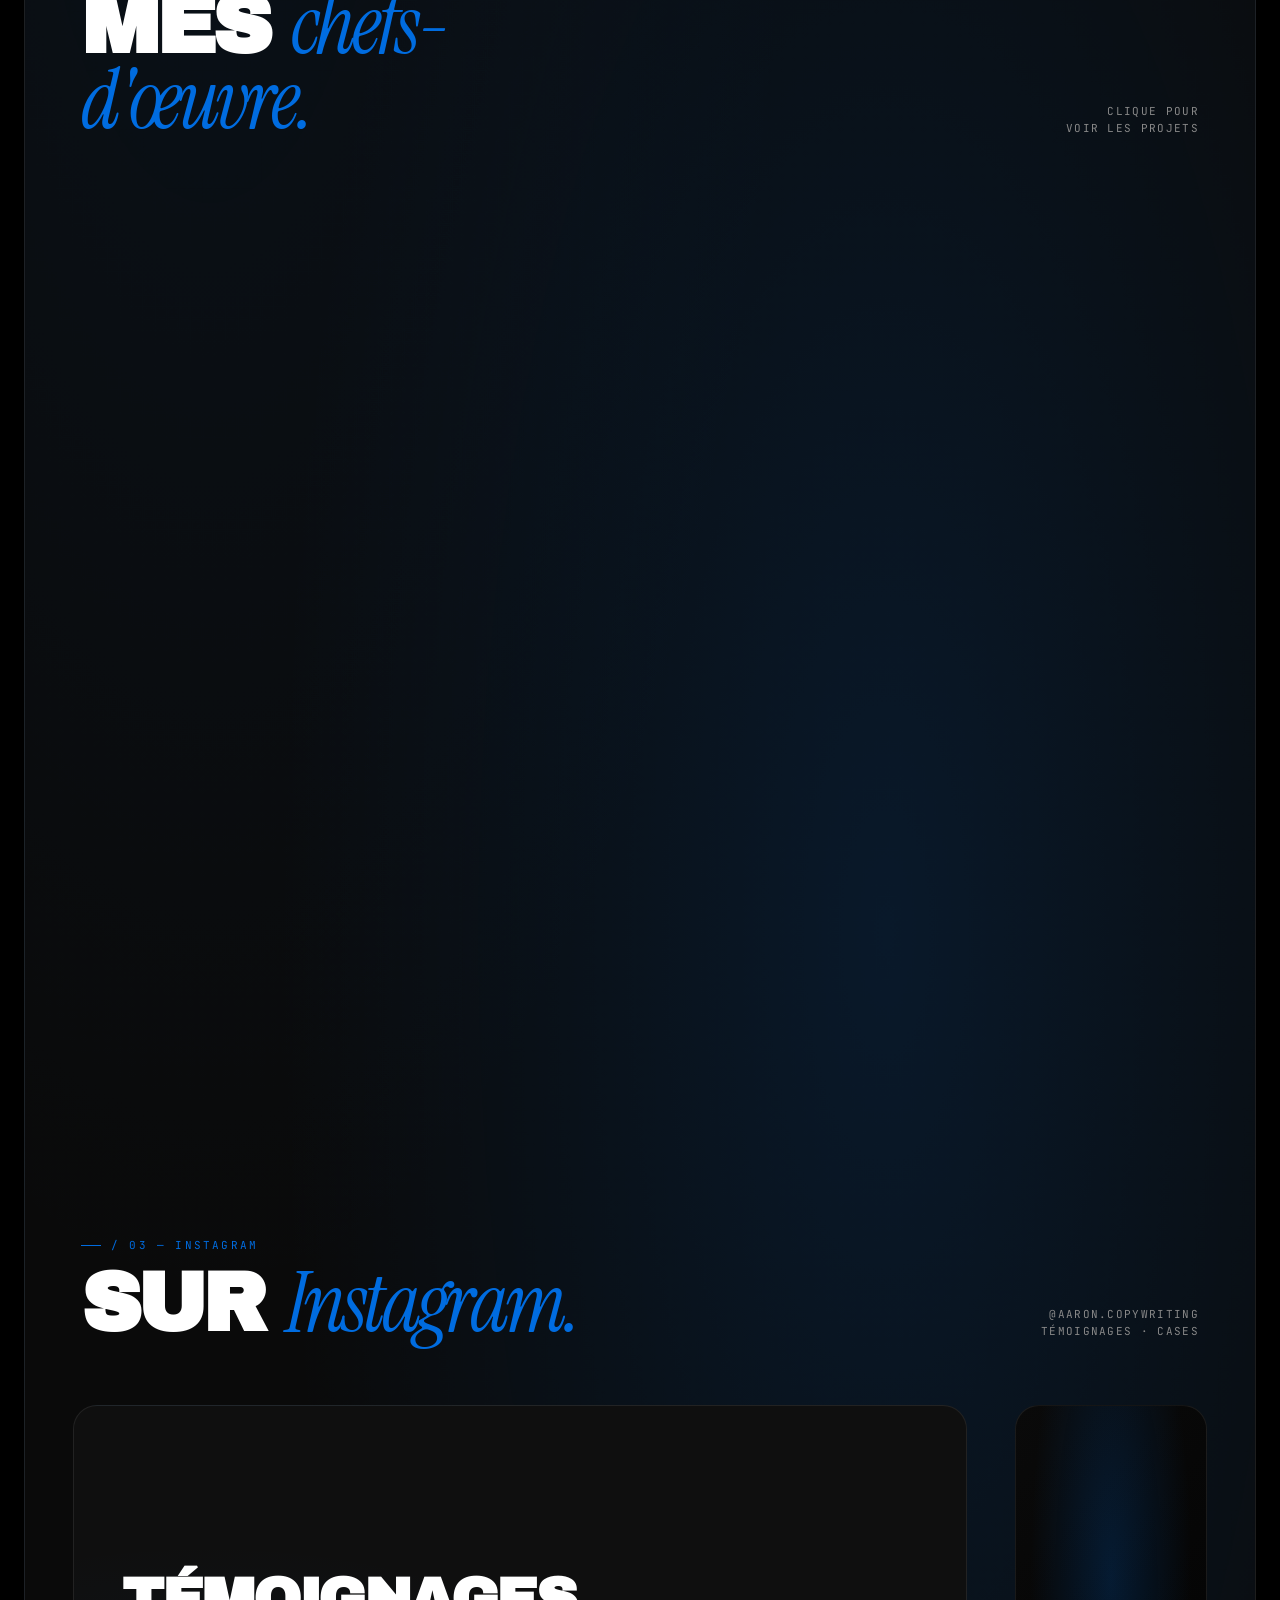
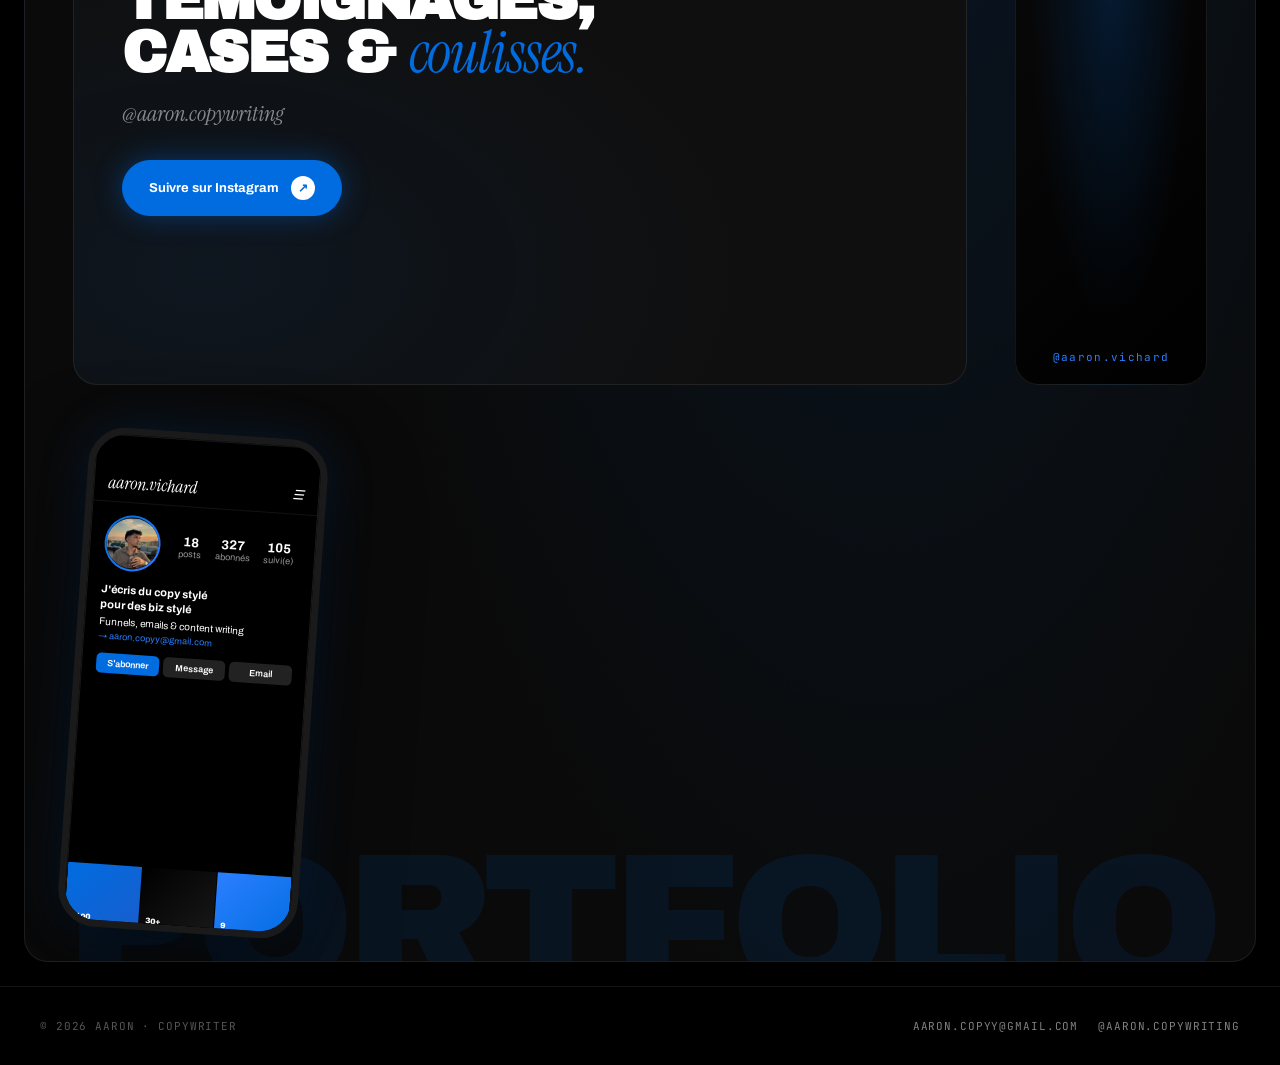
==== commit f9e2423e: "Merge branch 'main' into main" ====
--- a/index.html
+++ b/index.html
@@ -1,92 +1,106 @@
 <!DOCTYPE html>
 <html lang="fr">
+
 <head>
-<meta charset="UTF-8">
-<meta name="viewport" content="width=device-width, initial-scale=1.0">
-<title>Aaron — Copywriting</title>
-<link rel="icon" type="image/x-icon" href="paper.png">
-
-<!-- Open Graph -->
-<meta property="og:type" content="website">
-<meta property="og:url" content="https://aaron-copy.fr/">
-<meta property="og:title" content="Portfolio - Aaron">
-<meta property="og:image" content="https://aaron-copy.fr/paper.png">
-<meta name="twitter:card" content="summary_large_image">
-<meta name="twitter:url" content="https://aaron-copy.fr/">
-<meta name="twitter:title" content="Portfolio - Aaron">
-<meta name="twitter:image" content="https://aaron-copy.fr/paper.png">
-
-<link rel="preconnect" href="https://fonts.googleapis.com">
-<link rel="preconnect" href="https://fonts.gstatic.com" crossorigin>
-<link href="https://fonts.googleapis.com/css2?family=Archivo+Black&family=Archivo:wght@400;500;600;700&family=Instrument+Serif:ital@0;1&family=JetBrains+Mono:wght@400;500&family=DM+Sans:ital,opsz,wght@0,9..40,300;0,9..40,400;1,9..40,300&display=swap" rel="stylesheet">
-<link rel="stylesheet" href="style.css">
+  <meta charset="UTF-8">
+  <meta name="viewport" content="width=device-width, initial-scale=1.0">
+  <title>Aaron — Copywriting</title>
+  <link rel="icon" type="image/x-icon" href="paper.png">
+
+  <!-- Open Graph -->
+  <meta property="og:type" content="website">
+  <meta property="og:url" content="https://aaron-copy.fr/">
+  <meta property="og:title" content="Portfolio - Aaron">
+  <meta property="og:image" content="https://aaron-copy.fr/paper.png">
+  <meta name="twitter:card" content="summary_large_image">
+  <meta name="twitter:url" content="https://aaron-copy.fr/">
+  <meta name="twitter:title" content="Portfolio - Aaron">
+  <meta name="twitter:image" content="https://aaron-copy.fr/paper.png">
+
+  <link rel="preconnect" href="https://fonts.googleapis.com">
+  <link rel="preconnect" href="https://fonts.gstatic.com" crossorigin>
+  <link
+    href="https://fonts.googleapis.com/css2?family=Archivo+Black&family=Archivo:wght@400;500;600;700&family=Instrument+Serif:ital@0;1&family=JetBrains+Mono:wght@400;500&family=DM+Sans:ital,opsz,wght@0,9..40,300;0,9..40,400;1,9..40,300&display=swap"
+    rel="stylesheet">
+  <link rel="stylesheet" href="style.css">
 </head>
+
 <body>
 
-<!-- NAV -->
-<nav id="navbar">
-  <a href="#top" class="logo"><span class="logo-dot"></span>Aaron</a>
-  <ul class="nav-links">
-    <li><a href="#top" id="nav-home">Accueil</a></li>
-    <li><a href="#prestations" id="nav-services">Prestations</a></li>
-    <li><a href="#temoignages" id="nav-testi">Témoignages</a></li>
-  </ul>
-  <div class="nav-right">
-    <div class="lang-switch">
-      <button class="lang-btn active" id="btnFR" onclick="setLang('fr')">
-        <img src="https://flagcdn.com/w40/fr.png" width="20" height="14" alt="FR">
-      </button>
-      <button class="lang-btn" id="btnEN" onclick="setLang('en')">
-        <img src="https://flagcdn.com/w40/gb.png" width="20" height="14" alt="EN">
+  <!-- NAV -->
+  <nav id="navbar">
+    <a href="#top" class="logo"><span class="logo-dot"></span>Aaron</a>
+    <ul class="nav-links">
+      <li><a href="#top" id="nav-home">Accueil</a></li>
+      <li><a href="#prestations" id="nav-services">Prestations</a></li>
+      <li><a href="#temoignages" id="nav-testi">Témoignages</a></li>
+    </ul>
+    <div class="nav-right">
+      <div class="lang-switch">
+        <button class="lang-btn active" id="btnFR" onclick="setLang('fr')">
+          <img src="https://flagcdn.com/w40/fr.png" width="20" height="14" alt="FR">
+        </button>
+        <button class="lang-btn" id="btnEN" onclick="setLang('en')">
+          <img src="https://flagcdn.com/w40/gb.png" width="20" height="14" alt="EN">
+        </button>
+      </div>
+      <a href="https://calendly.com/aaron-copyy/rdv-copywriting" target="_blank" class="nav-cta" id="nav-cta">Réserver
+        un appel</a>
+      <button class="burger" id="burger" onclick="toggleMenu()" aria-label="Menu">
+        <span></span><span></span><span></span>
       </button>
     </div>
-    <a href="https://calendly.com/aaron-copyy/rdv-copywriting" target="_blank" class="nav-cta" id="nav-cta">Réserver un appel</a>
-    <button class="burger" id="burger" onclick="toggleMenu()" aria-label="Menu">
-      <span></span><span></span><span></span>
-    </button>
+  </nav>
+
+  <div class="nav-mobile" id="navMobile">
+    <a href="#top" onclick="toggleMenu()" id="nav-home-m">Accueil</a>
+    <a href="#prestations" onclick="toggleMenu()" id="nav-services-m">Prestations</a>
+    <a href="#temoignages" onclick="toggleMenu()" id="nav-testi-m">Témoignages</a>
+    <a href="https://calendly.com/aaron-copyy/rdv-copywriting" target="_blank" onclick="toggleMenu()"
+      id="nav-cta-m">Réserver un appel</a>
   </div>
-</nav>
-
-<div class="nav-mobile" id="navMobile">
-  <a href="#top" onclick="toggleMenu()" id="nav-home-m">Accueil</a>
-  <a href="#prestations" onclick="toggleMenu()" id="nav-services-m">Prestations</a>
-  <a href="#temoignages" onclick="toggleMenu()" id="nav-testi-m">Témoignages</a>
-  <a href="https://calendly.com/aaron-copyy/rdv-copywriting" target="_blank" onclick="toggleMenu()" id="nav-cta-m">Réserver un appel</a>
-</div>
-
-<main id="top">
-  <div class="grid">
-
-    <!-- ── HERO ── -->
-    <div class="card-block hero-card">
-      <div class="hero-bg-text">PORTFOLIO</div>
-      <div class="hero-top-bar">
-        <div class="hero-badge">
-          <span class="dot"></span>
-          <span id="hero-badge-text">Disponible · 2026</span>
-        </div>
-        <div class="hero-meta" id="hero-meta">Portfolio · 2026<br>Aaron · Copywriter</div>
-      </div>
-      <div class="hero-body">
-        <div class="hero-left">
-          <h1 class="hero-title" id="hero-title">
-            Le copywriter<br>
-            des <span class="blue">business</span><br>
-            <span class="serif" id="hero-serif">à 6 chiffres.</span>
-          </h1>
-          <p class="hero-sub" id="hero-desc">
-            Agence, coach, e-com... Ton offre est solide, tes résultats clients aussi.<br>
-            Mais tu sais que tes <strong>Ads, Emails et ton tunnel</strong> pourraient mieux performer —<br>
-            et tu laisses sûrement de l'argent sur la table.
-          </p>
-          <div class="hero-cta-wrap">
-            <a href="https://calendly.com/aaron-copyy/rdv-copywriting" target="_blank" class="btn-primary" id="hero-cta">
-              <span id="hero-cta-text">Réserver un appel</span>
-              <span class="arrow-c">→</span>
-            </a>
-            <a href="#prestations" class="btn-ghost" id="hero-ghost">Voir les projets ↓</a>
-          </div>
-        </div>
+
+  <main>
+    <div class="grid">
+
+      <!-- ── HERO ── -->
+      <div class="card-block hero-card" id="top">
+        <div class="hero-bg-text">PORTFOLIO</div>
+        <div class="hero-top-bar">
+          <div class="hero-badge">
+            <span class="dot"></span>
+            <span id="hero-badge-text">Disponible · 2026</span>
+          </div>
+          <div class="hero-meta" id="hero-meta">Portfolio · 2026<br>Aaron · Copywriter</div>
+        </div>
+        <div class="hero-body">
+          <div class="hero-left">
+            <h1 class="hero-title" id="hero-title">
+              Le copywriter<br>
+              des <span class="blue">business</span><br>
+              <span class="serif" id="hero-serif">à 6 chiffres.</span>
+            </h1>
+            <p class="hero-sub" id="hero-desc">
+              Agence, coach, e-com... Ton offre est solide, tes résultats clients aussi.<br>
+              Mais tu sais que tes <strong>Ads, Emails et ton tunnel</strong> pourraient mieux performer —<br>
+              et tu laisses sûrement de l'argent sur la table.
+            </p>
+            <div class="hero-cta-wrap">
+              <a href="https://calendly.com/aaron-copyy/rdv-copywriting" target="_blank" class="btn-primary"
+                id="hero-cta">
+                <span id="hero-cta-text">Réserver un appel</span>
+                <span class="call-icon">📞</span>
+              </a>
+              <a href="#prestations" class="btn-ghost" id="hero-ghost">Voir les projets ↓</a>
+            </div>
+          </div>
+          <div class="hero-photo-wrap">
+            <div class="hero-photo" id="heroPhoto">
+              <picture>
+                <source media="(max-width: 768px)" srcset="pppp.jpg">
+                <img src="image/site.png" alt="Aaron">
+              </picture>
+            </div>
         <div class="hero-photo-wrap">
           <div class="hero-photo" id="heroPhoto">
         <picture>
@@ -96,70 +110,74 @@
           </div>
         </div>
       </div>
-    </div>
-
-    <!-- ── STATS ── -->
-
-
-    <!-- ── ABOUT ── -->
-    <div class="section-intro reveal">
-      <div class="section-intro-inner">
-        <div>
-          <div class="section-label" id="about-label">/ 01 — À propos</div>
-          <h2 class="section-title" id="about-title">À <em>propos</em><br>de moi.</h2>
-        </div>
-        <div class="section-right" id="about-right">Copywriter<br>depuis 2025</div>
-      </div>
-    </div>
-
-    <div class="card-block about-text-card reveal">
-      <p class="about-lead" id="about-lead">Je m'appelle <span>Aaron.</span> Et cela fait plus d'un an que j'ai commencé le copywriting.</p>
-      <p id="about-p1">J'ai pu accumuler une solide expérience avec les <strong>ceennntaines d'heures</strong> passées à écrire, analyser et retravailler des pages de vente, emails et contenus marketing sur le marché français.</p>
-      <p id="about-p2">J'ai travaillé pour des clients dans des <strong>niches variées</strong> — du coaching business à l'e-commerce, en passant par le sport et la séduction.</p>
-      <p id="about-p3">Aujourd'hui, je mets mes compétences au service de ceux qui veulent <em>convertir plus et vendre mieux.</em></p>
-    </div>
-
-    <div class="card-block about-photo-card reveal">
-      <img src="image/pp.jpg" alt="Aaron">
-      <div class="about-tag" id="about-tag">France · 2025</div>
-      <div class="about-signature">
-        <div class="about-sig-name">Aaron.</div>
-        <div class="about-sig-meta">Est. 2025<br>Copywriter</div>
-      </div>
-    </div>
-
-    <!-- ── PORTFOLIO ── -->
-    <div class="section-intro reveal" id="prestations">
-      <div class="section-intro-inner">
-        <div>
-          <div class="section-label" id="port-section-label">/ 02 — Portfolio</div>
-          <h2 class="section-title" id="port-section-title">Mes <em>chefs-<br>d'œuvre.</em></h2>
-        </div>
-        <div class="section-right" id="port-section-right">Clique pour<br>voir les projets</div>
-      </div>
-    </div>
-
-    <div class="services-card reveal" id="cardsGrid"></div>
-
-    <!-- ── INSTAGRAM ── -->
-    <div class="section-intro reveal">
-      <div class="section-intro-inner">
-        <div>
-          <div class="section-label" id="ig-label">/ 03 — Instagram</div>
-          <h2 class="section-title" id="ig-title">Sur <em>Instagram.</em></h2>
-        </div>
-        <div class="section-right" id="ig-right">@aaron.copywriting<br>Témoignages · Cases</div>
-      </div>
-    </div>
-
-    <div class="card-block ig-text-card reveal">
-      <h3 class="ig-headline" id="ig-headline">Témoignages,<br>cases & <em>coulisses.</em></h3>
-      <div class="ig-handle" id="ig-handle">@aaron.copywriting</div>
-      <a href="https://www.instagram.com/aaron.copywriting" target="_blank" class="ig-btn" id="ig-btn">
-        <span id="ig-btn-text">Suivre sur Instagram</span>
-        <span class="arrow-c">↗</span>
-      </a>
-    </div>
+
+      <!-- ── STATS ── -->
+
+
+      <!-- ── ABOUT ── -->
+      <div class="section-intro reveal">
+        <div class="section-intro-inner">
+          <div>
+            <div class="section-label" id="about-label">/ 01 — À propos</div>
+            <h2 class="section-title" id="about-title">À <em>propos</em><br>de moi.</h2>
+          </div>
+          <div class="section-right" id="about-right">Copywriter<br>depuis 2025</div>
+        </div>
+      </div>
+
+      <div class="card-block about-text-card reveal">
+        <p class="about-lead" id="about-lead">Je m'appelle <span>Aaron.</span> Et cela fait plus d'un an que j'ai
+          commencé le copywriting.</p>
+        <p id="about-p1">J'ai pu accumuler une solide expérience avec les <strong>ceennntaines d'heures</strong> passées
+          à écrire, analyser et retravailler des pages de vente, emails et contenus marketing sur le marché français.
+        </p>
+        <p id="about-p2">J'ai travaillé pour des clients dans des <strong>niches variées</strong> — du coaching business
+          à l'e-commerce, en passant par le sport et la séduction.</p>
+        <p id="about-p3">Aujourd'hui, je mets mes compétences au service de ceux qui veulent <em>convertir plus et
+            vendre mieux.</em></p>
+      </div>
+
+      <div class="card-block about-photo-card reveal">
+        <img src="image/pp.jpg" alt="Aaron">
+        <div class="about-tag" id="about-tag">France · 2025</div>
+        <div class="about-signature">
+          <div class="about-sig-name">Aaron.</div>
+          <div class="about-sig-meta">Est. 2025<br>Copywriter</div>
+        </div>
+      </div>
+
+      <!-- ── PORTFOLIO ── -->
+      <div class="section-intro reveal" id="prestations">
+        <div class="section-intro-inner">
+          <div>
+            <div class="section-label" id="port-section-label">/ 02 — Portfolio</div>
+            <h2 class="section-title" id="port-section-title">Mes <em>chefs-<br>d'œuvre.</em></h2>
+          </div>
+          <div class="section-right" id="port-section-right">Clique pour<br>voir les projets</div>
+        </div>
+      </div>
+
+      <div class="services-card reveal" id="cardsGrid"></div>
+
+      <!-- ── INSTAGRAM ── -->
+      <div class="section-intro reveal">
+        <div class="section-intro-inner">
+          <div>
+            <div class="section-label" id="ig-label">/ 03 — Instagram</div>
+            <h2 class="section-title" id="ig-title">Sur <em>Instagram.</em></h2>
+          </div>
+          <div class="section-right" id="ig-right">@aaron.copywriting<br>Témoignages · Cases</div>
+        </div>
+      </div>
+
+      <div class="card-block ig-text-card reveal">
+        <h3 class="ig-headline" id="ig-headline">Témoignages,<br>cases & <em>coulisses.</em></h3>
+        <div class="ig-handle" id="ig-handle">@aaron.copywriting</div>
+        <a href="https://www.instagram.com/aaron.copywriting" target="_blank" class="ig-btn" id="ig-btn">
+          <span id="ig-btn-text">Suivre sur Instagram</span>
+          <span class="arrow-c">↗</span>
+        </a>
+      </div>
 
 <a href="https://www.instagram.com/aaron.vichard/" target="_blank" rel="noopener" class="phone-card reveal card-block" data-handle="@aaron.vichard" style="text-decoration:none; cursor:pointer;">      
         <div class="phone-mockup">
@@ -198,102 +216,137 @@
             </div>
           </div>
         </div>
-      </div>
-    </a>
-
-    <!-- ── TESTIMONIALS ── -->
-    <div class="section-intro reveal" id="temoignages">
-      <div class="section-intro-inner">
-        <div>
-          <div class="section-label" id="testi-label">/ 04 — Témoignages</div>
-          <h2 class="section-title" id="testi-title">Ils en <em>parlent</em><br>mieux que moi.</h2>
-        </div>
-        <div class="section-right" id="testi-right">Vidéos clients<br>authentiques</div>
-      </div>
+      </a>
+
+      <!-- ── TESTIMONIALS ── -->
+      <div class="section-intro reveal" id="temoignages">
+        <div class="section-intro-inner">
+          <div>
+            <div class="section-label" id="testi-label">/ 04 — Témoignages</div>
+            <h2 class="section-title" id="testi-title">
+              Ils en <em>parlent</em><br>mieux que moi.
+            </h2>
+          </div>
+
+          <div class="section-right" id="testi-right">
+            Vidéos clients<br>authentiques
+          </div>
+        </div>
+      </div>
+
+      <section class="testimonial-carousel reveal">
+
+        <button class="carousel-arrow prev" id="testimonial-prev" aria-label="Précédent">
+          ‹
+      </button>
+
+        <div class="carousel-track" id="testimonial-track">
+
+          <!-- Jessim -->
+          <article class="testimonial-slide">
+
+            <div class="video-tag" id="testi-tag-1">Témoignage</div>
+
+            <video class="testimonial-video" controls preload="auto" playsinline webkit-playsinline>
+
+              <source src="video/1.mp4" type="video/mp4">
+
+            </video>
+
+            <div class="video-info">
+              <div class="video-name" id="testi-name-1">Jessim</div>
+              <div class="video-role" id="testi-role-1">@jessimfitness_</div>
+            </div>
+
+          </article>
+
+          <!-- Sol -->
+          <article class="testimonial-slide">
+
+            <div class="video-tag" id="testi-tag-2">Témoignage</div>
+
+            <video class="testimonial-video" controls preload="auto" playsinline webkit-playsinline>
+
+              <source src="video/2.mp4" type="video/mp4">
+
+            </video>
+
+            <div class="video-info">
+              <div class="video-name" id="testi-name-2">Sol</div>
+              <div class="video-role" id="testi-role-2">@sol.copywriting</div>
+            </div>
+
+          </article>
+
+          <!-- Irina -->
+          <article class="testimonial-slide">
+
+            <div class="video-tag" id="testi-tag-3">Témoignage</div>
+
+            <video class="testimonial-video" controls preload="auto" playsinline webkit-playsinline>
+
+              <source src="video/3.mp4" type="video/mp4">
+
+            </video>
+            <div class="video-info">
+              <div class="video-name" id="testi-name-3">Irina</div>
+              <div class="video-role" id="testi-role-3">@irisart24</div>
+            </div>
+
+          </article>
+
+        </div>
+
+        <button class="carousel-arrow next" id="testimonial-next" aria-label="Suivant">
+          ›
+      </button>
+
+      </section>
+      <!-- ── FINAL CTA ── -->
+      <div class="card-block final-cta reveal" id="contact">
+        <div class="cta-bg-text">TALK</div>
+        <div class="cta-label" id="cta-label">Ready when you are</div>
+        <h2 class="cta-title" id="cta-title">On <em>parle</em> ?</h2>
+        <a href="https://calendly.com/aaron-copyy/rdv-copywriting" target="_blank" class="btn-primary cta-btn"
+          style="position:relative;z-index:2;" id="cta-btn">
+          <span id="cta-btn-text">Réserver un appel</span>
+          <span class="call-icon">📞</span>
+
+
+        </a>
+        <p id="cta-sub"
+          style="position:relative;z-index:2;font-family:'Archivo',sans-serif;font-size:14px;color:rgba(255,255,255,0.5);margin-top:16px;">
+          (sauf si tu veux continuer à laisser de l'argent sur la table 👀)</p>
+        <div class="cta-email">
+          ou directement : <a href="mailto:aaron.copyy@gmail.com">aaron.copyy@gmail.com</a>
+        </div>
+      </div>
+
+    </div><!-- /grid -->
+  </main>
+
+  <footer>
+    <div id="footer-copy">© 2026 Aaron · Copywriter</div>
+    <div class="footer-right">
+      <a href="mailto:aaron.copyy@gmail.com">aaron.copyy@gmail.com</a>
+      <a href="https://www.instagram.com/aaron.copywriting" target="_blank">@aaron.copywriting</a>
     </div>
-
-    <div class="video-grid-wrap reveal">
-      <div class="video-grid">
-        <div class="video-card">
-          <div class="video-tag" id="testi-tag-1">Témoignage</div>
-          <video controls preload="metadata" playsinline webkit-playsinline>
-            <source src="video/1.mp4" type="video/mp4">
-          </video>
-          <div class="video-placeholder" id="vp1">
-            <div class="play-btn"></div>
-          </div>
-          <div class="video-info">
-            <div class="video-name" id="testi-name-1">Jessim</div>
-            <div class="video-role" id="testi-role-1">@jessimfitness_</div>
-          </div>
-        </div>
-        <div class="video-card">
-          <div class="video-tag" id="testi-tag-2">Témoignage</div>
-          <video controls preload="metadata" playsinline webkit-playsinline>
-            <source src="video/2.mp4" type="video/mp4">
-          </video>
-          <div class="video-placeholder" id="vp2">
-            <div class="play-btn"></div>
-          </div>
-          <div class="video-info">
-            <div class="video-name" id="testi-name-2">Sol</div>
-            <div class="video-role" id="testi-role-2">@sol.copywriting</div>
-          </div>
-        </div>
-        <div class="video-card">
-          <div class="video-tag" id="testi-tag-3">Témoignage</div>
-          <video controls preload="metadata" playsinline webkit-playsinline>
-            <source src="video/3.mp4" type="video/mp4">
-          </video>
-          <div class="video-placeholder" id="vp3">
-            <div class="play-btn"></div>
-          </div>
-          <div class="video-info">
-            <div class="video-name" id="testi-name-3">Irina</div>
-            <div class="video-role" id="testi-role-3">@irisart24</div>
-          </div>
-        </div>
-      </div>
+  </footer>
+
+  <!-- MODAL -->
+  <div class="modal-overlay" id="modalOverlay" onclick="closeModal(event)">
+    <div class="modal">
+      <div class="modal-header">
+        <div class="modal-title-wrap">
+          <span class="modal-icon" id="modalIcon"></span>
+          <h2 class="modal-title" id="modalTitle"></h2>
+        </div>
+        <button class="modal-close" onclick="closeModalDirect()">✕</button>
+      </div>
+      <div class="project-list" id="projectList"></div>
     </div>
-
-    <!-- ── FINAL CTA ── -->
-    <div class="card-block final-cta reveal" id="contact">
-      <div class="cta-bg-text">TALK</div>
-      <div class="cta-label" id="cta-label">Ready when you are</div>
-      <h2 class="cta-title" id="cta-title">On <em>parle</em> ?</h2>
-      <a href="https://calendly.com/aaron-copyy/rdv-copywriting" target="_blank" class="btn-primary cta-btn" style="position:relative;z-index:2;" id="cta-btn">
-        <span id="cta-btn-text">Réserver un appel</span>
-        <span class="arrow-c">→</span>
-      </a>
-      <p id="cta-sub" style="position:relative;z-index:2;font-family:'Archivo',sans-serif;font-size:14px;color:rgba(255,255,255,0.5);margin-top:16px;">(sauf si tu veux continuer à laisser de l'argent sur la table 👀)</p>      <div class="cta-email">
-        ou directement : <a href="mailto:aaron.copyy@gmail.com">aaron.copyy@gmail.com</a>
-      </div>
-    </div>
-
-  </div><!-- /grid -->
-</main>
-
-<footer>
-  <div id="footer-copy">© 2026 Aaron · Copywriter</div>
-  <div class="footer-right">
-    <a href="mailto:aaron.copyy@gmail.com">aaron.copyy@gmail.com</a>
-    <a href="https://www.instagram.com/aaron.copywriting" target="_blank">@aaron.copywriting</a>
   </div>
-</footer>
-
-<!-- MODAL -->
-<div class="modal-overlay" id="modalOverlay" onclick="closeModal(event)">
-  <div class="modal">
-    <div class="modal-header">
-      <div class="modal-title-wrap">
-        <span class="modal-icon" id="modalIcon"></span>
-        <h2 class="modal-title" id="modalTitle"></h2>
-      </div>
-      <button class="modal-close" onclick="closeModalDirect()">✕</button>
-    </div>
-    <div class="project-list" id="projectList"></div>
-  </div>
-</div>
-<script src="script.js"></script>
+  <script src="script.js"></script>
 </body>
+
 </html>
--- a/style.css
+++ b/style.css
@@ -1,17 +1,38 @@
 :root {
-  --bg: #000000;
+  /* Colors */
+  --bg: #000;
   --bg-2: #0a0a0a;
   --bg-3: #141414;
   --card: #0f0f0f;
-  --ink: #ffffff;
+
+  --ink: #fff;
   --ink-dim: #888;
   --ink-muted: #555;
-  --blue: #006CE0;
+
+  --blue: #006ce0;
   --blue-bright: #2b7fff;
   --blue-glow: rgba(0, 108, 224, 0.4);
   --blue-dim: rgba(0, 108, 224, 0.12);
+
   --line: rgba(255, 255, 255, 0.08);
   --line-blue: rgba(0, 108, 224, 0.2);
+
+  /* Radius */
+  --radius-xs: 8px;
+  --radius-sm: 12px;
+  --radius-md: 20px;
+  --radius-lg: 24px;
+  --radius-pill: 999px;
+
+  /* Shadows */
+  --shadow-card: 0 18px 45px rgba(0, 0, 0, 0.45);
+  --shadow-blue: 0 0 30px var(--blue-glow);
+
+  /* Animations */
+  --tr-fast: 0.2s ease;
+  --tr: 0.3s ease;
+  --tr-slow: 0.45s cubic-bezier(.2, .8, .2, 1);
+
   --nav-h: 72px;
 }
 
@@ -168,7 +189,11 @@
   cursor: pointer;
   padding: 5px 8px;
   border-radius: 100px;
-  transition: all 0.2s;
+  transition:
+    background var(--tr-fast),
+    opacity var(--tr-fast),
+    transform var(--tr-fast),
+    box-shadow var(--tr-fast);
   opacity: 0.45;
   display: flex;
   align-items: center;
@@ -194,7 +219,10 @@
   font-family: 'Archivo', sans-serif;
   font-size: 12px;
   font-weight: 700;
-  transition: all .3s;
+  transition:
+    background var(--tr),
+    transform var(--tr),
+    box-shadow var(--tr);
   box-shadow: 0 0 20px var(--blue-glow);
   border: none;
   cursor: pointer;
@@ -1321,61 +1349,6 @@
   background: linear-gradient(135deg, #111, var(--blue));
 }
 
-/* ── TESTIMONIALS ── */
-.video-grid-wrap {
-  grid-column: span 12;
-}
-
-.video-grid {
-  display: grid;
-  grid-template-columns: repeat(3, 1fr);
-  gap: 24px;
-  max-width: 1100px;
-  margin: 0 auto;
-}
-
-.video-card {
-  aspect-ratio: 9/16;
-  background: var(--card);
-  border: 1px solid var(--line);
-  border-radius: 24px;
-  position: relative;
-  overflow: hidden;
-  cursor: pointer;
-  transition: all .4s;
-  max-height: 480px;
-}
-
-.video-card:hover {
-  transform: translateY(-6px);
-  border-color: var(--blue);
-  box-shadow: 0 20px 50px var(--blue-glow);
-}
-
-/* FIX MOBILE : la vidéo doit être au-dessus du placeholder */
-.video-card video {
-  position: absolute;
-  inset: 0;
-  width: 100%;
-  height: 100%;
-  object-fit: cover;
-  display: block;
-  border-radius: 24px;
-  z-index: 2;
-}
-
-.video-placeholder {
-  position: absolute;
-  inset: 0;
-  background: radial-gradient(circle at 50% 40%, rgba(0, 108, 224, 0.18) 0%, transparent 60%),
-    linear-gradient(180deg, #1a1a1a 0%, #000 100%);
-  display: flex;
-  align-items: center;
-  justify-content: center;
-  z-index: 1;
-  pointer-events: none;
-}
-
 .play-btn {
   width: 70px;
   height: 70px;
@@ -2058,4 +2031,404 @@
 .modal::-webkit-scrollbar-thumb {
   background: rgba(0, 108, 224, 0.3);
   border-radius: 2px;
-}+}
+
+.nav-links a.active {
+  color: var(--blue);
+}
+
+.nav-links a.active::after {
+  width: 100%;
+  background: var(--blue);
+}
+
+.call-icon {
+  width: 26px;
+  height: 26px;
+  border-radius: 50%;
+  color: var(--blue);
+  display: flex;
+  align-items: center;
+  justify-content: center;
+  font-size: 20px;
+  border-color: white;
+  transition: .2s;
+}
+
+@keyframes phoneShake {
+
+  0% {
+    transform: rotate(0deg);
+  }
+
+  15% {
+    transform: rotate(-18deg);
+  }
+
+  30% {
+    transform: rotate(18deg);
+  }
+
+  45% {
+    transform: rotate(-14deg);
+  }
+
+  60% {
+    transform: rotate(14deg);
+  }
+
+  75% {
+    transform: rotate(-8deg);
+  }
+
+  100% {
+    transform: rotate(0deg);
+  }
+
+}
+
+.btn-primary:hover .call-icon {
+  animation: phoneShake .45s ease;
+}
+
+.btn-primary {
+
+  overflow: hidden;
+  position: relative;
+
+}
+
+.btn-primary::before {
+
+  content: "";
+  position: absolute;
+  top: 0;
+  left: -120%;
+
+  width: 80%;
+  height: 100%;
+
+  background: linear-gradient(90deg,
+      transparent,
+      rgba(255, 255, 255, .35),
+      transparent);
+
+  transition: .8s;
+
+}
+
+.btn-primary:hover::before {
+
+  left: 150%;
+
+}
+/* ─────────────────────────────── */
+/* TESTIMONIAL CAROUSEL */
+/* ─────────────────────────────── */
+
+.testimonial-carousel{
+  position:relative;
+  grid-column:span 12;
+
+  width:100%;
+  max-width:1250px;
+
+  margin:70px auto 0;
+
+  display:flex;
+  justify-content:center;
+  align-items:center;
+
+  overflow:hidden;
+}
+
+.carousel-track{
+
+  position:relative;
+
+  width:100%;
+  min-height:700px;
+
+  display:flex;
+  justify-content:center;
+  align-items:center;
+
+}
+
+.testimonial-slide{
+
+  position:absolute;
+
+  width:360px;
+  aspect-ratio:9/16;
+
+  border-radius:28px;
+
+  overflow:hidden;
+
+  background:var(--card);
+
+  border:1px solid var(--line);
+
+  transition:
+  transform .65s cubic-bezier(.22,.61,.36,1),
+  opacity .45s,
+  filter .45s,
+  box-shadow .45s;
+
+  cursor:pointer;
+
+}
+
+.testimonial-video{
+
+  width:100%;
+  height:100%;
+
+  object-fit:cover;
+
+  display:block;
+
+  background:#000;
+
+}
+
+/* ---------------- ACTIVE ---------------- */
+
+.testimonial-slide.is-active{
+
+  transform:
+  translateX(0)
+  scale(1);
+
+  z-index:20;
+
+  opacity:1;
+
+  filter:none;
+
+  box-shadow:
+  0 35px 80px rgba(0,108,224,.18),
+  0 0 90px rgba(0,108,224,.30),
+  0 0 140px rgba(0,108,224,.12);
+
+  border-color:var(--blue);
+
+}
+
+/* ---------------- PREV ---------------- */
+
+.testimonial-slide.is-prev{
+
+  transform:
+  translateX(-430px)
+  scale(.80);
+
+  opacity:.45;
+
+  filter:blur(3px);
+
+  z-index:10;
+
+}
+
+/* ---------------- NEXT ---------------- */
+
+.testimonial-slide.is-next{
+
+  transform:
+  translateX(430px)
+  scale(.80);
+
+  opacity:.45;
+
+  filter:blur(3px);
+
+  z-index:10;
+
+}
+
+/* ---------------- INFOS ---------------- */
+
+.video-info{
+
+  position:absolute;
+
+  left:18px;
+  bottom:18px;
+
+  z-index:5;
+
+}
+
+.video-name{
+
+  font-size:20px;
+
+  font-weight:700;
+
+}
+
+.video-role{
+
+  color:#bdbdbd;
+
+  font-size:14px;
+
+  margin-top:3px;
+
+}
+
+.video-tag{
+
+  position:absolute;
+
+  top:18px;
+  left:18px;
+
+  z-index:5;
+
+  padding:8px 16px;
+
+  border-radius:999px;
+
+  background:rgba(0,108,224,.15);
+
+  border:1px solid rgba(0,108,224,.35);
+
+  backdrop-filter:blur(12px);
+
+  font-size:12px;
+
+  letter-spacing:.12em;
+
+  text-transform:uppercase;
+
+}
+/* ─────────────────────────────── */
+/* CAROUSEL ARROWS */
+/* ─────────────────────────────── */
+
+.carousel-arrow{
+
+  position:absolute;
+
+  top:50%;
+  transform:translateY(-50%);
+
+  width:58px;
+  height:58px;
+
+  display:flex;
+  justify-content:center;
+  align-items:center;
+
+  border:none;
+  border-radius:50%;
+
+  background:rgba(20,20,20,.75);
+
+  backdrop-filter:blur(18px);
+  -webkit-backdrop-filter:blur(18px);
+
+  color:#fff;
+
+  cursor:pointer;
+
+  transition:
+      opacity .35s,
+      transform .35s,
+      background .35s,
+      box-shadow .35s;
+
+  opacity:0;
+
+  z-index:100;
+
+}
+
+.carousel-arrow{
+  font-size:34px;
+  font-weight:300;
+  color:#fff;
+  line-height:1;
+}
+
+/* Position */
+
+.carousel-arrow.prev{
+
+  left:35px;
+
+}
+
+.carousel-arrow.next{
+
+  right:35px;
+
+}
+
+/* Apparition */
+
+.testimonial-carousel:hover .carousel-arrow{
+
+  opacity:1;
+
+}
+
+/* Hover */
+
+.carousel-arrow:hover{
+
+  background:var(--blue);
+
+  transform:translateY(-50%) scale(1.08);
+
+  box-shadow:
+      0 0 25px rgba(0,108,224,.45),
+      0 0 70px rgba(0,108,224,.25);
+
+}
+
+.carousel-arrow:hover i{
+
+  transform:scale(1.1);
+
+}
+
+/* Click */
+
+.carousel-arrow:active{
+
+  transform:translateY(-50%) scale(.96);
+
+}
+
+/* Mobile */
+
+@media (max-width:768px){
+
+  .carousel-arrow{
+
+      width:46px;
+      height:46px;
+
+      opacity:1;
+
+      background:rgba(20,20,20,.8);
+
+  }
+
+  .carousel-arrow.prev{
+
+      left:12px;
+
+  }
+
+  .carousel-arrow.next{
+
+      right:12px;
+
+  }
+
+}
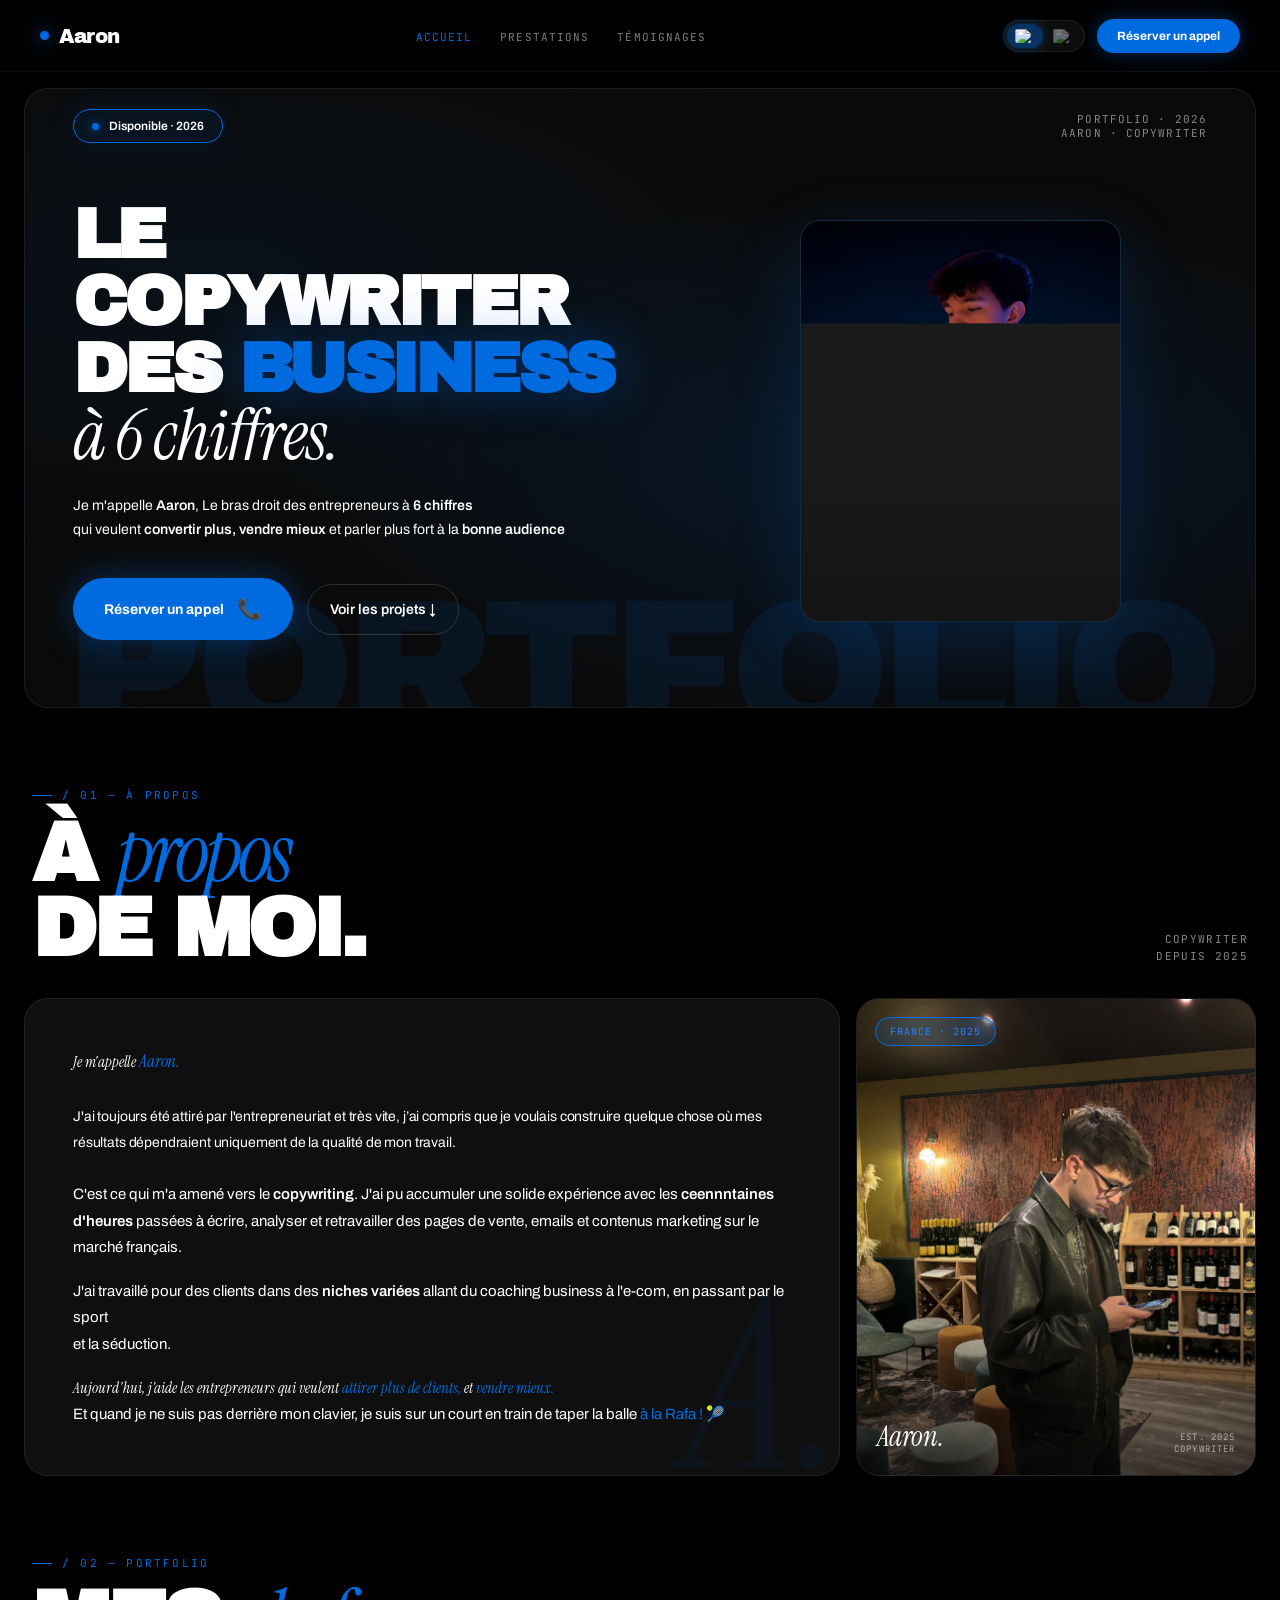
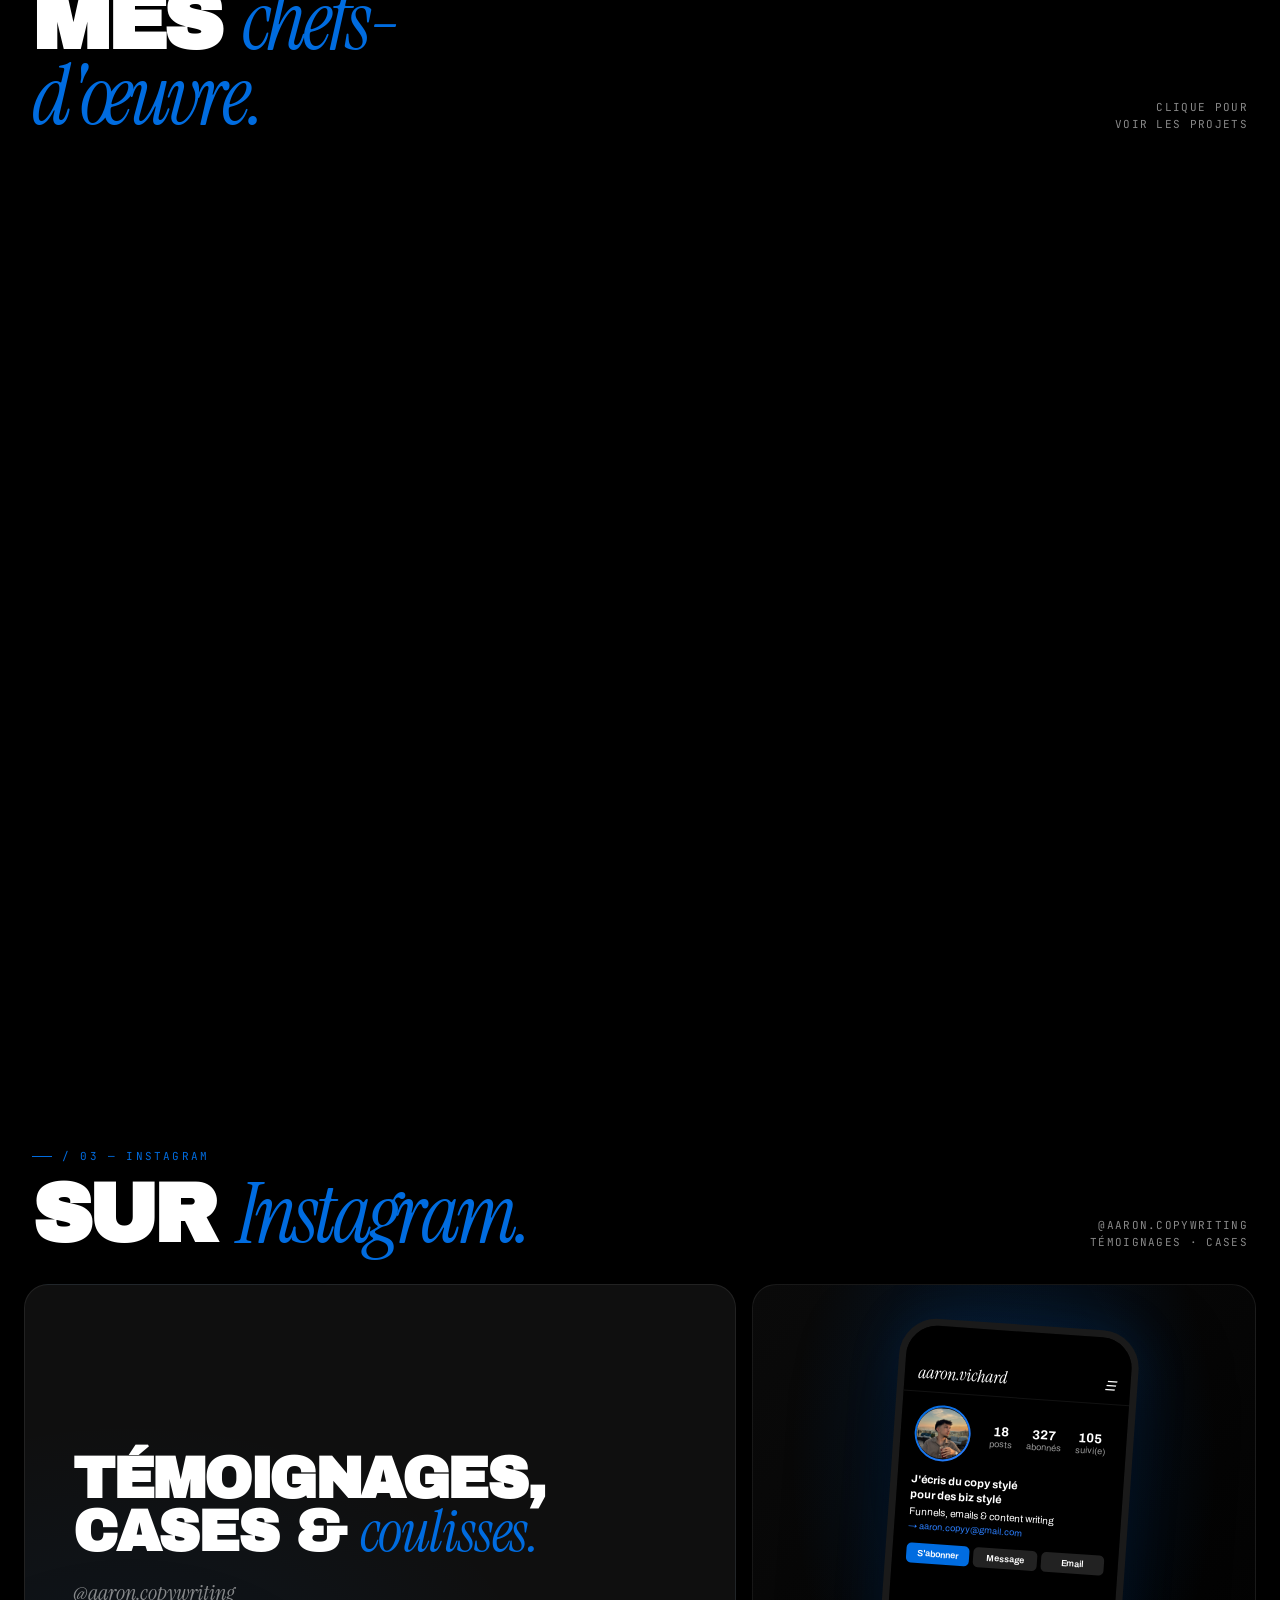
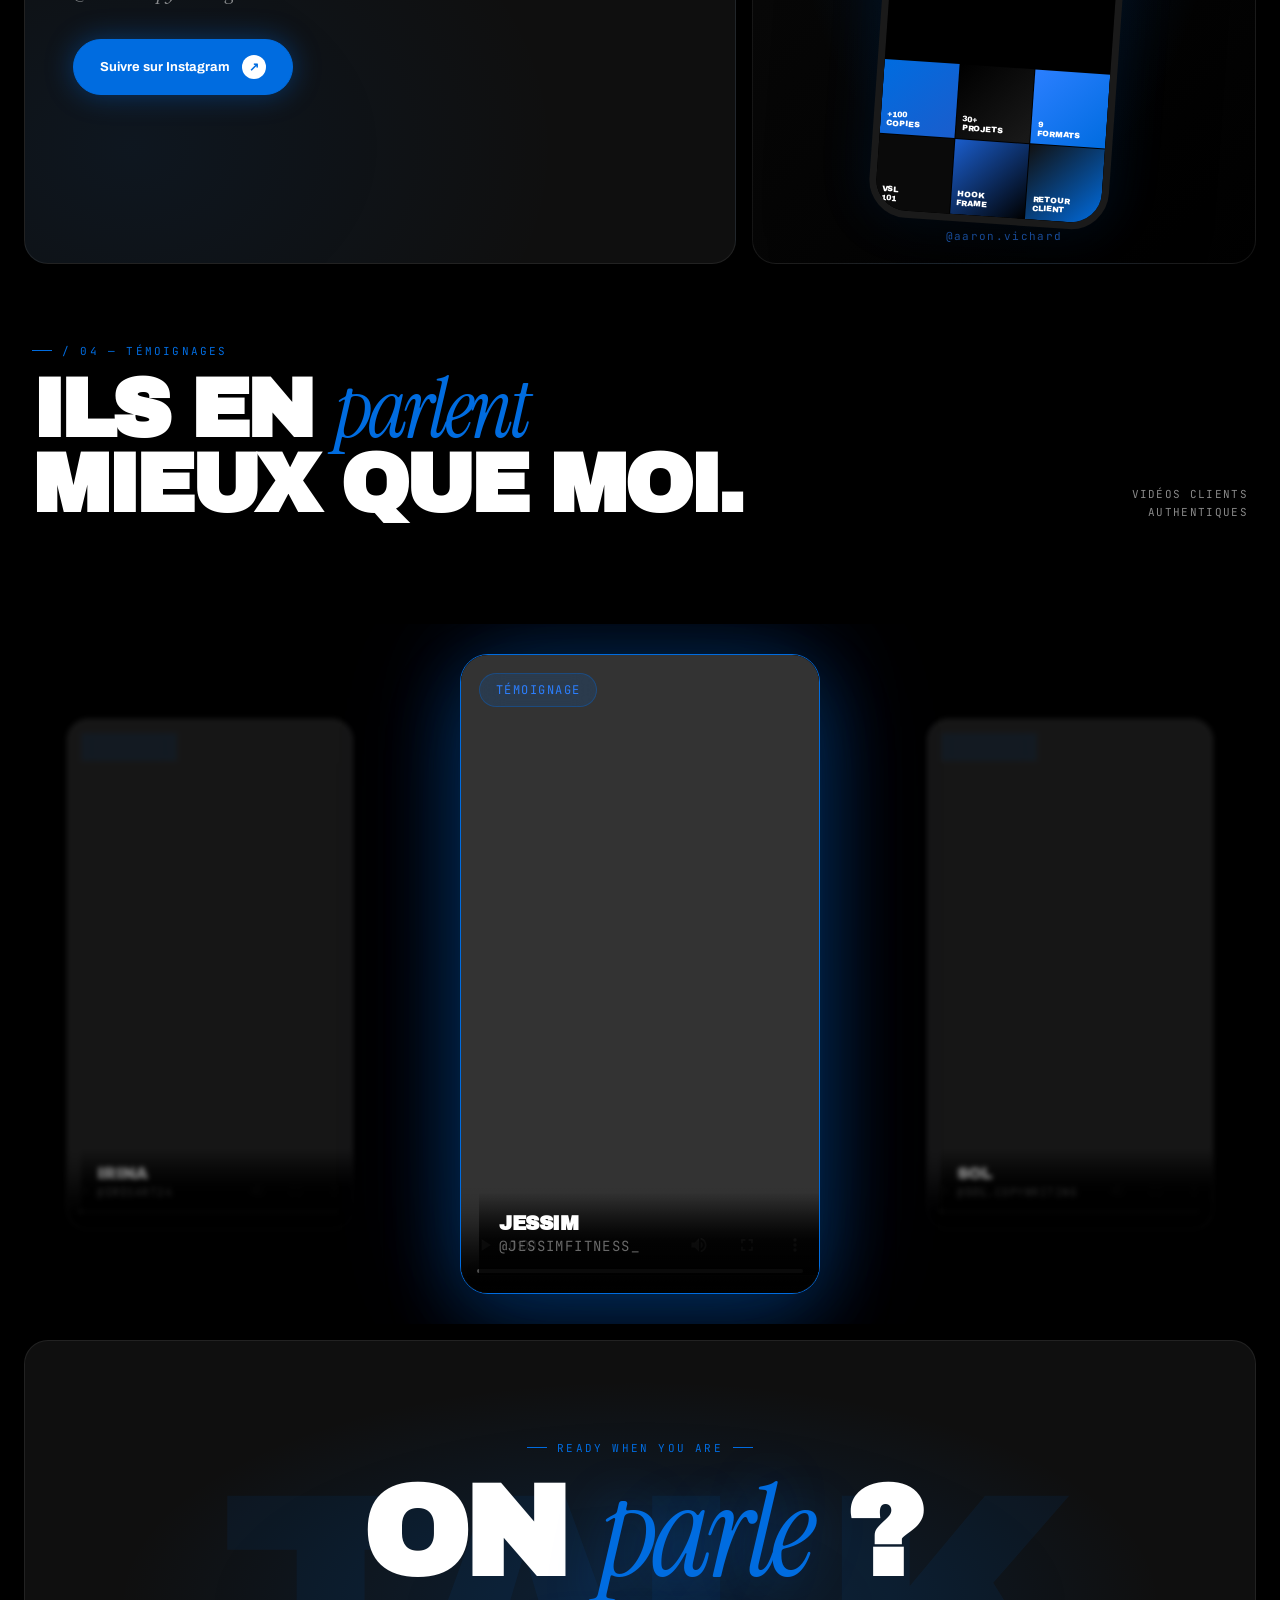
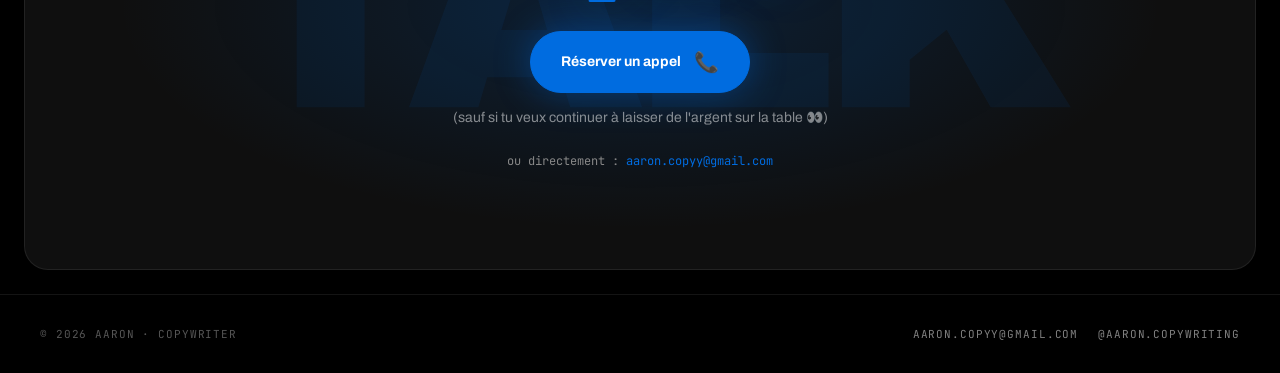
==== commit e3096175: "site final" ====
--- a/index.html
+++ b/index.html
@@ -5,7 +5,7 @@
   <meta charset="UTF-8">
   <meta name="viewport" content="width=device-width, initial-scale=1.0">
   <title>Aaron — Copywriting</title>
-  <link rel="icon" type="image/x-icon" href="paper.png">
+  <link rel="icon" type="image/x-icon" href="image/paper.png">
 
   <!-- Open Graph -->
   <meta property="og:type" content="website">
@@ -27,7 +27,6 @@
 
 <body>
 
-  <!-- NAV -->
   <nav id="navbar">
     <a href="#top" class="logo"><span class="logo-dot"></span>Aaron</a>
     <ul class="nav-links">
@@ -52,6 +51,9 @@
     </div>
   </nav>
 
+
+
+
   <div class="nav-mobile" id="navMobile">
     <a href="#top" onclick="toggleMenu()" id="nav-home-m">Accueil</a>
     <a href="#prestations" onclick="toggleMenu()" id="nav-services-m">Prestations</a>
@@ -60,7 +62,7 @@
       id="nav-cta-m">Réserver un appel</a>
   </div>
 
-  <main>
+  <main id="top">
     <div class="grid">
 
       <!-- ── HERO ── -->
@@ -90,6 +92,8 @@
                 id="hero-cta">
                 <span id="hero-cta-text">Réserver un appel</span>
                 <span class="call-icon">📞</span>
+
+
               </a>
               <a href="#prestations" class="btn-ghost" id="hero-ghost">Voir les projets ↓</a>
             </div>
@@ -97,16 +101,10 @@
           <div class="hero-photo-wrap">
             <div class="hero-photo" id="heroPhoto">
               <picture>
-                <source media="(max-width: 768px)" srcset="pppp.jpg">
+                <source media="(max-width: 768px)" srcset="image/pppp.jpg">
                 <img src="image/site.png" alt="Aaron">
               </picture>
             </div>
-        <div class="hero-photo-wrap">
-          <div class="hero-photo" id="heroPhoto">
-        <picture>
-           <source media="(max-width: 768px)" srcset="image/pppp.jpg">
-           <img src="image/site.png" alt="Aaron">
-         </picture>
           </div>
         </div>
       </div>
@@ -179,40 +177,54 @@
         </a>
       </div>
 
-<a href="https://www.instagram.com/aaron.vichard/" target="_blank" rel="noopener" class="phone-card reveal card-block" data-handle="@aaron.vichard" style="text-decoration:none; cursor:pointer;">      
+      <a href="https://www.instagram.com/aaron.vichard/" target="_blank" rel="noopener"
+        class="phone-card reveal card-block" data-handle="@aaron.vichard" style="text-decoration:none; cursor:pointer;">
         <div class="phone-mockup">
-        <div class="phone-notch"></div>
-        <div class="phone-screen">
-          <div class="phone-screen-placeholder">
-            <div class="ps-header">
-              <span>aaron.vichard</span>
-              <span style="font-family:'Archivo',sans-serif;font-size:13px;">☰</span>
-            </div>
-            <div class="ps-profile">
-              <div class="ps-avatar"><div class="ps-avatar-in"><img src="image/pd.png" style="width:99%;height:98%;object-fit:cover;border-radius:100%;"></div></div>
-              <div class="ps-stats">
-                <div class="ps-stat"><div class="ps-stat-n">18</div><div class="ps-stat-l">posts</div></div>
-                <div class="ps-stat"><div class="ps-stat-n">327</div><div class="ps-stat-l">abonnés</div></div>
-                <div class="ps-stat"><div class="ps-stat-n">105</div><div class="ps-stat-l">suivi(e)</div></div>
-              </div>
-            </div>
-            <div class="ps-bio">
-              <span class="ps-name">J'écris du copy stylé <br>pour des biz stylé</span>
-              Funnels, emails & content writing<br>
-              <span style="color:var(--blue-bright);font-size:9px;">→ aaron.copyy@gmail.com</span>
-            </div>
-            <div class="ps-btns">
-              <span>S'abonner</span>
-              <span class="sec">Message</span>
-              <span class="sec">Email</span>
-            </div>
-            <div class="ps-grid">
-              <div class="ps-cell b1"><span>+100<br>COPIES</span></div>
-              <div class="ps-cell b2">30+<br>PROJETS</div>
-              <div class="ps-cell b3">9<br>FORMATS</div>
-              <div class="ps-cell b4">VSL<br>101</div>
-              <div class="ps-cell b5">Hook<br>frame</div>
-              <div class="ps-cell b6">Retour<br>client</div>
+          <div class="phone-notch"></div>
+          <div class="phone-screen">
+            <div class="phone-screen-placeholder">
+              <div class="ps-header">
+                <span>aaron.vichard</span>
+                <span style="font-family:'Archivo',sans-serif;font-size:13px;">☰</span>
+              </div>
+              <div class="ps-profile">
+                <div class="ps-avatar">
+                  <div class="ps-avatar-in"><img src="image/pd.png"
+                      style="width:99%;height:98%;object-fit:cover;border-radius:100%;"></div>
+                </div>
+                <div class="ps-stats">
+                  <div class="ps-stat">
+                    <div class="ps-stat-n">18</div>
+                    <div class="ps-stat-l">posts</div>
+                  </div>
+                  <div class="ps-stat">
+                    <div class="ps-stat-n">327</div>
+                    <div class="ps-stat-l">abonnés</div>
+                  </div>
+                  <div class="ps-stat">
+                    <div class="ps-stat-n">105</div>
+                    <div class="ps-stat-l">suivi(e)</div>
+                  </div>
+                </div>
+              </div>
+              <div class="ps-bio">
+                <span class="ps-name">J'écris du copy stylé <br>pour des biz stylé</span>
+                Funnels, emails & content writing<br>
+                <span style="color:var(--blue-bright);font-size:9px;">→ aaron.copyy@gmail.com</span>
+              </div>
+              <div class="ps-btns">
+                <span>S'abonner</span>
+                <span class="sec">Message</span>
+                <span class="sec">Email</span>
+              </div>
+              <div class="ps-grid">
+                <div class="ps-cell b1"><span>+100<br>COPIES</span></div>
+                <div class="ps-cell b2">30+<br>PROJETS</div>
+                <div class="ps-cell b3">9<br>FORMATS</div>
+                <div class="ps-cell b4">VSL<br>101</div>
+                <div class="ps-cell b5">Hook<br>frame</div>
+                <div class="ps-cell b6">Retour<br>client</div>
+              </div>
             </div>
           </div>
         </div>
@@ -228,64 +240,87 @@
             </h2>
           </div>
 
+
           <div class="section-right" id="testi-right">
             Vidéos clients<br>authentiques
           </div>
         </div>
       </div>
 
+
       <section class="testimonial-carousel reveal">
+
 
         <button class="carousel-arrow prev" id="testimonial-prev" aria-label="Précédent">
           ‹
-      </button>
+        </button>
+
 
         <div class="carousel-track" id="testimonial-track">
+
 
           <!-- Jessim -->
           <article class="testimonial-slide">
 
+
             <div class="video-tag" id="testi-tag-1">Témoignage</div>
 
+
             <video class="testimonial-video" controls preload="auto" playsinline webkit-playsinline>
 
+
               <source src="video/1.mp4" type="video/mp4">
 
+
             </video>
+
 
             <div class="video-info">
               <div class="video-name" id="testi-name-1">Jessim</div>
               <div class="video-role" id="testi-role-1">@jessimfitness_</div>
             </div>
 
+
           </article>
+
 
           <!-- Sol -->
           <article class="testimonial-slide">
 
+
             <div class="video-tag" id="testi-tag-2">Témoignage</div>
 
+
             <video class="testimonial-video" controls preload="auto" playsinline webkit-playsinline>
 
+
               <source src="video/2.mp4" type="video/mp4">
 
+
             </video>
+
 
             <div class="video-info">
               <div class="video-name" id="testi-name-2">Sol</div>
               <div class="video-role" id="testi-role-2">@sol.copywriting</div>
             </div>
 
+
           </article>
+
 
           <!-- Irina -->
           <article class="testimonial-slide">
 
+
             <div class="video-tag" id="testi-tag-3">Témoignage</div>
 
+
             <video class="testimonial-video" controls preload="auto" playsinline webkit-playsinline>
 
+
               <source src="video/3.mp4" type="video/mp4">
+
 
             </video>
             <div class="video-info">
@@ -293,15 +328,24 @@
               <div class="video-role" id="testi-role-3">@irisart24</div>
             </div>
 
+
           </article>
 
-        </div>
+
+        </div>
+
 
         <button class="carousel-arrow next" id="testimonial-next" aria-label="Suivant">
           ›
-      </button>
+        </button>
+
 
       </section>
+
+
+
+
+
       <!-- ── FINAL CTA ── -->
       <div class="card-block final-cta reveal" id="contact">
         <div class="cta-bg-text">TALK</div>
--- a/style.css
+++ b/style.css
@@ -1,40 +1,53 @@
 :root {
-  /* Colors */
-  --bg: #000;
-  --bg-2: #0a0a0a;
-  --bg-3: #141414;
-  --card: #0f0f0f;
-
-  --ink: #fff;
-  --ink-dim: #888;
-  --ink-muted: #555;
-
-  --blue: #006ce0;
-  --blue-bright: #2b7fff;
-  --blue-glow: rgba(0, 108, 224, 0.4);
-  --blue-dim: rgba(0, 108, 224, 0.12);
-
-  --line: rgba(255, 255, 255, 0.08);
-  --line-blue: rgba(0, 108, 224, 0.2);
-
-  /* Radius */
-  --radius-xs: 8px;
-  --radius-sm: 12px;
-  --radius-md: 20px;
-  --radius-lg: 24px;
-  --radius-pill: 999px;
-
-  /* Shadows */
-  --shadow-card: 0 18px 45px rgba(0, 0, 0, 0.45);
-  --shadow-blue: 0 0 30px var(--blue-glow);
-
-  /* Animations */
-  --tr-fast: 0.2s ease;
-  --tr: 0.3s ease;
-  --tr-slow: 0.45s cubic-bezier(.2, .8, .2, 1);
-
-  --nav-h: 72px;
-}
+ /* Colors */
+ --bg: #000;
+ --bg-2: #0a0a0a;
+ --bg-3: #141414;
+ --card: #0f0f0f;
+
+
+ --ink: #fff;
+ --ink-dim: #888;
+ --ink-muted: #555;
+
+
+ --blue: #006ce0;
+ --blue-bright: #2b7fff;
+ --blue-glow: rgba(0, 108, 224, 0.4);
+ --blue-dim: rgba(0, 108, 224, 0.12);
+
+
+ --line: rgba(255, 255, 255, 0.08);
+ --line-blue: rgba(0, 108, 224, 0.2);
+
+
+ /* Radius */
+ --radius-xs: 8px;
+ --radius-sm: 12px;
+ --radius-md: 20px;
+ --radius-lg: 24px;
+ --radius-pill: 999px;
+
+
+ /* Shadows */
+ --shadow-card: 0 18px 45px rgba(0, 0, 0, 0.45);
+ --shadow-blue: 0 0 30px var(--blue-glow);
+
+
+ /* Animations */
+ --tr-fast: 0.2s ease;
+ --tr: 0.3s ease;
+ --tr-slow: 0.45s cubic-bezier(.2, .8, .2, 1);
+
+
+ --nav-h: 72px;
+}
+
+
+
+
+
+
 
 *,
 *::before,
@@ -134,16 +147,7 @@
 }
 
 .nav-links a.active::after {
-  content: "";
-  position: absolute;
-  left: -12px;
-  right: -12px;
-  top: -8px;
-  bottom: -8px;
-  border-radius: 50px;
-  background: rgba(0, 108, 224, .15);
-  border: 1px solid rgba(0, 108, 224, .4);
-  z-index: -1;
+  display: none;
 }
 
 .nav-links {
@@ -194,6 +198,9 @@
     opacity var(--tr-fast),
     transform var(--tr-fast),
     box-shadow var(--tr-fast);
+
+
+
   opacity: 0.45;
   display: flex;
   align-items: center;
@@ -223,6 +230,7 @@
     background var(--tr),
     transform var(--tr),
     box-shadow var(--tr);
+
   box-shadow: 0 0 20px var(--blue-glow);
   border: none;
   cursor: pointer;
@@ -1349,6 +1357,61 @@
   background: linear-gradient(135deg, #111, var(--blue));
 }
 
+/* ── TESTIMONIALS ── */
+.video-grid-wrap {
+  grid-column: span 12;
+}
+
+.video-grid {
+  display: grid;
+  grid-template-columns: repeat(3, 1fr);
+  gap: 24px;
+  max-width: 1100px;
+  margin: 0 auto;
+}
+
+.video-card {
+  aspect-ratio: 9/16;
+  background: var(--card);
+  border: 1px solid var(--line);
+  border-radius: 24px;
+  position: relative;
+  overflow: hidden;
+  cursor: pointer;
+  transition: all .4s;
+  max-height: 480px;
+}
+
+.video-card:hover {
+  transform: translateY(-6px);
+  border-color: var(--blue);
+  box-shadow: 0 20px 50px var(--blue-glow);
+}
+
+/* FIX MOBILE : la vidéo doit être au-dessus du placeholder */
+.video-card video {
+  position: absolute;
+  inset: 0;
+  width: 100%;
+  height: 100%;
+  object-fit: cover;
+  display: block;
+  border-radius: 24px;
+  z-index: 2;
+}
+
+.video-placeholder {
+  position: absolute;
+  inset: 0;
+  background: radial-gradient(circle at 50% 40%, rgba(0, 108, 224, 0.18) 0%, transparent 60%),
+    linear-gradient(180deg, #1a1a1a 0%, #000 100%);
+  display: flex;
+  align-items: center;
+  justify-content: center;
+  z-index: 1;
+  pointer-events: none;
+}
+
 .play-btn {
   width: 70px;
   height: 70px;
@@ -2033,6 +2096,20 @@
   border-radius: 2px;
 }
 
+
+
+
+
+
+
+
+
+
+
+
+
+
+
 .nav-links a.active {
   color: var(--blue);
 }
@@ -2122,313 +2199,312 @@
   left: 150%;
 
 }
+
 /* ─────────────────────────────── */
 /* TESTIMONIAL CAROUSEL */
 /* ─────────────────────────────── */
 
-.testimonial-carousel{
-  position:relative;
-  grid-column:span 12;
-
-  width:100%;
-  max-width:1250px;
-
-  margin:70px auto 0;
-
-  display:flex;
-  justify-content:center;
-  align-items:center;
-
-  overflow:hidden;
-}
-
-.carousel-track{
-
-  position:relative;
-
-  width:100%;
-  min-height:700px;
-
-  display:flex;
-  justify-content:center;
-  align-items:center;
-
-}
-
-.testimonial-slide{
-
-  position:absolute;
-
-  width:360px;
-  aspect-ratio:9/16;
-
-  border-radius:28px;
-
-  overflow:hidden;
-
-  background:var(--card);
-
-  border:1px solid var(--line);
+.testimonial-carousel {
+  position: relative;
+  grid-column: span 12;
+
+  width: 100%;
+  max-width: 1250px;
+
+  margin: 70px auto 0;
+
+  display: flex;
+  justify-content: center;
+  align-items: center;
+
+  overflow: hidden;
+}
+
+.carousel-track {
+
+  position: relative;
+
+  width: 100%;
+  min-height: 700px;
+
+  display: flex;
+  justify-content: center;
+  align-items: center;
+
+}
+
+.testimonial-slide {
+
+  position: absolute;
+
+  width: 360px;
+  aspect-ratio: 9/16;
+
+  border-radius: 28px;
+
+  overflow: hidden;
+
+  background: var(--card);
+
+  border: 1px solid var(--line);
 
   transition:
-  transform .65s cubic-bezier(.22,.61,.36,1),
-  opacity .45s,
-  filter .45s,
-  box-shadow .45s;
-
-  cursor:pointer;
-
-}
-
-.testimonial-video{
-
-  width:100%;
-  height:100%;
-
-  object-fit:cover;
-
-  display:block;
-
-  background:#000;
+    transform .65s cubic-bezier(.22, .61, .36, 1),
+    opacity .45s,
+    filter .45s,
+    box-shadow .45s;
+
+  cursor: pointer;
+
+}
+
+.testimonial-video {
+
+  width: 100%;
+  height: 100%;
+
+  object-fit: cover;
+
+  display: block;
+
+  background: #000;
 
 }
 
 /* ---------------- ACTIVE ---------------- */
 
-.testimonial-slide.is-active{
+.testimonial-slide.is-active {
 
   transform:
-  translateX(0)
-  scale(1);
-
-  z-index:20;
-
-  opacity:1;
-
-  filter:none;
+    translateX(0) scale(1);
+
+  z-index: 20;
+
+  opacity: 1;
+
+  filter: none;
 
   box-shadow:
-  0 35px 80px rgba(0,108,224,.18),
-  0 0 90px rgba(0,108,224,.30),
-  0 0 140px rgba(0,108,224,.12);
-
-  border-color:var(--blue);
+    0 35px 80px rgba(0, 108, 224, .18),
+    0 0 90px rgba(0, 108, 224, .30),
+    0 0 140px rgba(0, 108, 224, .12);
+
+  border-color: var(--blue);
 
 }
 
 /* ---------------- PREV ---------------- */
 
-.testimonial-slide.is-prev{
+.testimonial-slide.is-prev {
 
   transform:
-  translateX(-430px)
-  scale(.80);
-
-  opacity:.45;
-
-  filter:blur(3px);
-
-  z-index:10;
+    translateX(-430px) scale(.80);
+
+  opacity: .45;
+
+  filter: blur(3px);
+
+  z-index: 10;
 
 }
 
 /* ---------------- NEXT ---------------- */
 
-.testimonial-slide.is-next{
+.testimonial-slide.is-next {
 
   transform:
-  translateX(430px)
-  scale(.80);
-
-  opacity:.45;
-
-  filter:blur(3px);
-
-  z-index:10;
+    translateX(430px) scale(.80);
+
+  opacity: .45;
+
+  filter: blur(3px);
+
+  z-index: 10;
 
 }
 
 /* ---------------- INFOS ---------------- */
 
-.video-info{
-
-  position:absolute;
-
-  left:18px;
-  bottom:18px;
-
-  z-index:5;
-
-}
-
-.video-name{
-
-  font-size:20px;
-
-  font-weight:700;
-
-}
-
-.video-role{
-
-  color:#bdbdbd;
-
-  font-size:14px;
-
-  margin-top:3px;
-
-}
-
-.video-tag{
-
-  position:absolute;
-
-  top:18px;
-  left:18px;
-
-  z-index:5;
-
-  padding:8px 16px;
-
-  border-radius:999px;
-
-  background:rgba(0,108,224,.15);
-
-  border:1px solid rgba(0,108,224,.35);
-
-  backdrop-filter:blur(12px);
-
-  font-size:12px;
-
-  letter-spacing:.12em;
-
-  text-transform:uppercase;
-
-}
+.video-info {
+
+  position: absolute;
+
+  left: 18px;
+  bottom: 18px;
+
+  z-index: 5;
+
+}
+
+.video-name {
+
+  font-size: 20px;
+
+  font-weight: 700;
+
+}
+
+.video-role {
+
+  color: #bdbdbd;
+
+  font-size: 14px;
+
+  margin-top: 3px;
+
+}
+
+.video-tag {
+
+  position: absolute;
+
+  top: 18px;
+  left: 18px;
+
+  z-index: 5;
+
+  padding: 8px 16px;
+
+  border-radius: 999px;
+
+  background: rgba(0, 108, 224, .15);
+
+  border: 1px solid rgba(0, 108, 224, .35);
+
+  backdrop-filter: blur(12px);
+
+  font-size: 12px;
+
+  letter-spacing: .12em;
+
+  text-transform: uppercase;
+
+}
+
 /* ─────────────────────────────── */
 /* CAROUSEL ARROWS */
 /* ─────────────────────────────── */
 
-.carousel-arrow{
-
-  position:absolute;
-
-  top:50%;
-  transform:translateY(-50%);
-
-  width:58px;
-  height:58px;
-
-  display:flex;
-  justify-content:center;
-  align-items:center;
-
-  border:none;
-  border-radius:50%;
-
-  background:rgba(20,20,20,.75);
-
-  backdrop-filter:blur(18px);
-  -webkit-backdrop-filter:blur(18px);
-
-  color:#fff;
-
-  cursor:pointer;
+.carousel-arrow {
+
+  position: absolute;
+
+  top: 50%;
+  transform: translateY(-50%);
+
+  width: 58px;
+  height: 58px;
+
+  display: flex;
+  justify-content: center;
+  align-items: center;
+
+  border: none;
+  border-radius: 50%;
+
+  background: rgba(20, 20, 20, .75);
+
+  backdrop-filter: blur(18px);
+  -webkit-backdrop-filter: blur(18px);
+
+  color: #fff;
+
+  cursor: pointer;
 
   transition:
-      opacity .35s,
-      transform .35s,
-      background .35s,
-      box-shadow .35s;
-
-  opacity:0;
-
-  z-index:100;
-
-}
-
-.carousel-arrow{
-  font-size:34px;
-  font-weight:300;
-  color:#fff;
-  line-height:1;
+    opacity .35s,
+    transform .35s,
+    background .35s,
+    box-shadow .35s;
+
+  opacity: 0;
+
+  z-index: 100;
+
+}
+
+.carousel-arrow {
+  font-size: 34px;
+  font-weight: 300;
+  color: #fff;
+  line-height: 1;
 }
 
 /* Position */
 
-.carousel-arrow.prev{
-
-  left:35px;
-
-}
-
-.carousel-arrow.next{
-
-  right:35px;
+.carousel-arrow.prev {
+
+  left: 35px;
+
+}
+
+.carousel-arrow.next {
+
+  right: 35px;
 
 }
 
 /* Apparition */
 
-.testimonial-carousel:hover .carousel-arrow{
-
-  opacity:1;
+.testimonial-carousel:hover .carousel-arrow {
+
+  opacity: 1;
 
 }
 
 /* Hover */
 
-.carousel-arrow:hover{
-
-  background:var(--blue);
-
-  transform:translateY(-50%) scale(1.08);
+.carousel-arrow:hover {
+
+  background: var(--blue);
+
+  transform: translateY(-50%) scale(1.08);
 
   box-shadow:
-      0 0 25px rgba(0,108,224,.45),
-      0 0 70px rgba(0,108,224,.25);
-
-}
-
-.carousel-arrow:hover i{
-
-  transform:scale(1.1);
+    0 0 25px rgba(0, 108, 224, .45),
+    0 0 70px rgba(0, 108, 224, .25);
+
+}
+
+.carousel-arrow:hover i {
+
+  transform: scale(1.1);
 
 }
 
 /* Click */
 
-.carousel-arrow:active{
-
-  transform:translateY(-50%) scale(.96);
+.carousel-arrow:active {
+
+  transform: translateY(-50%) scale(.96);
 
 }
 
 /* Mobile */
 
-@media (max-width:768px){
-
-  .carousel-arrow{
-
-      width:46px;
-      height:46px;
-
-      opacity:1;
-
-      background:rgba(20,20,20,.8);
-
-  }
-
-  .carousel-arrow.prev{
-
-      left:12px;
-
-  }
-
-  .carousel-arrow.next{
-
-      right:12px;
-
-  }
-
-}
+@media (max-width:768px) {
+
+  .carousel-arrow {
+
+    width: 46px;
+    height: 46px;
+
+    opacity: 1;
+
+    background: rgba(20, 20, 20, .8);
+
+  }
+
+  .carousel-arrow.prev {
+
+    left: 12px;
+
+  }
+
+  .carousel-arrow.next {
+
+    right: 12px;
+
+  }
+
+}
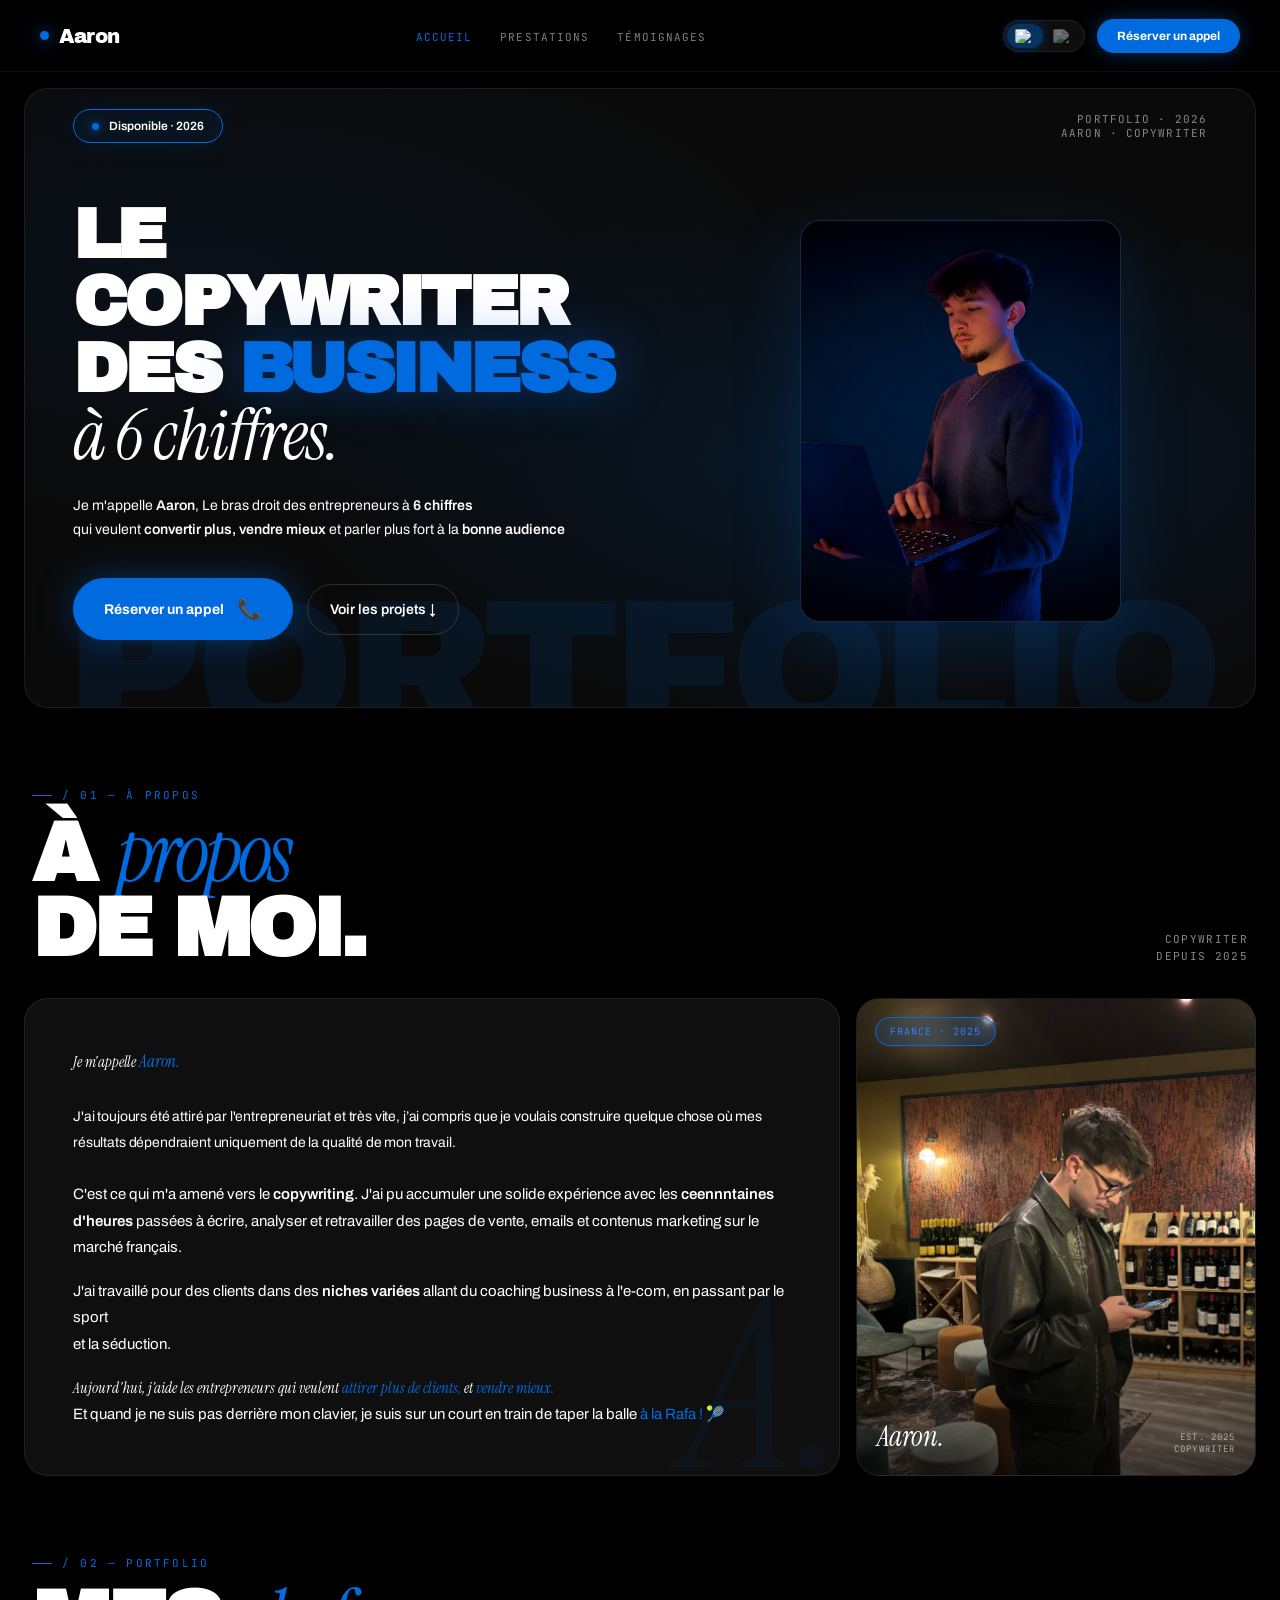
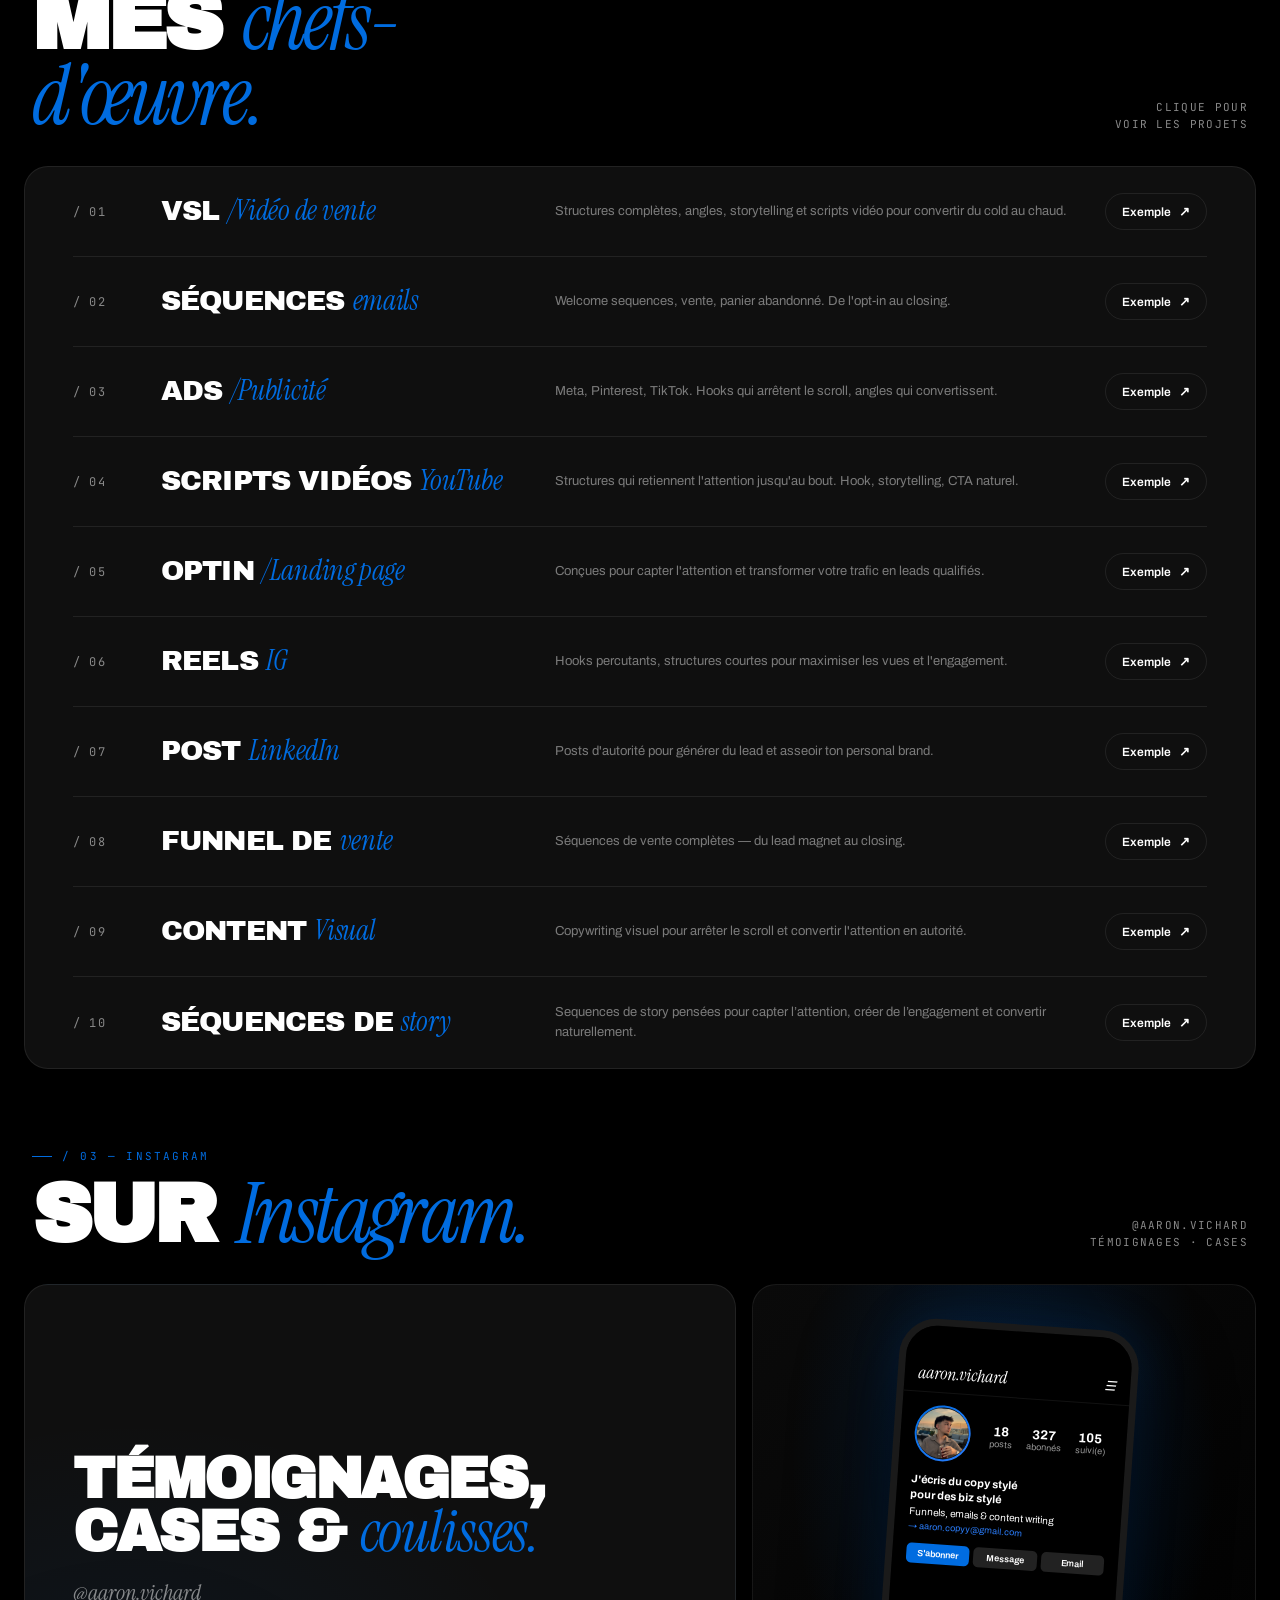
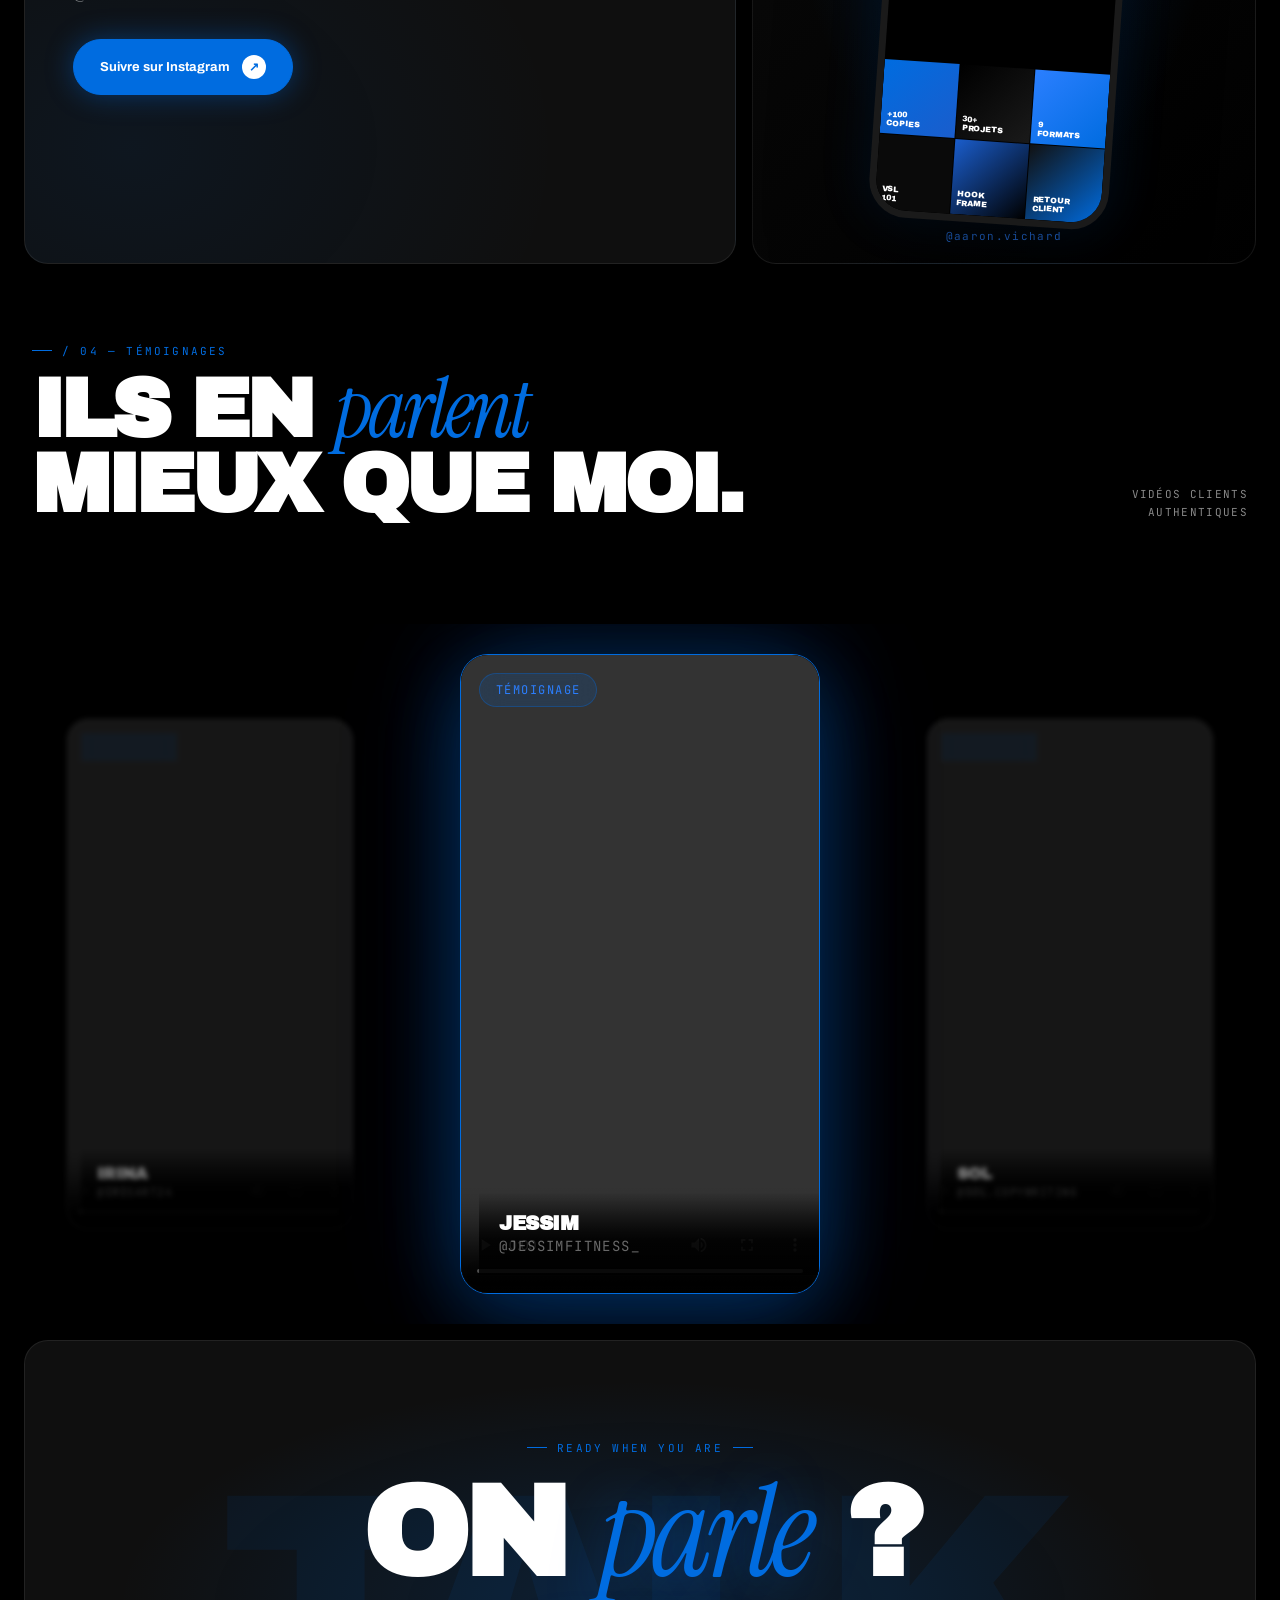
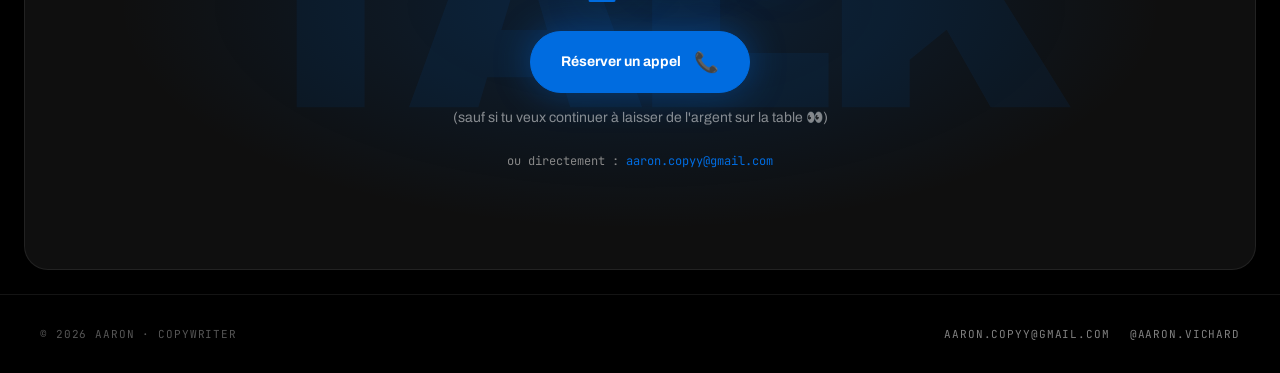
==== commit c5a712d0: "new portfolio" ====
--- a/index.html
+++ b/index.html
@@ -164,14 +164,14 @@
             <div class="section-label" id="ig-label">/ 03 — Instagram</div>
             <h2 class="section-title" id="ig-title">Sur <em>Instagram.</em></h2>
           </div>
-          <div class="section-right" id="ig-right">@aaron.copywriting<br>Témoignages · Cases</div>
+          <div class="section-right" id="ig-right">@aaron.vichard<br>Témoignages · Cases</div>
         </div>
       </div>
 
       <div class="card-block ig-text-card reveal">
         <h3 class="ig-headline" id="ig-headline">Témoignages,<br>cases & <em>coulisses.</em></h3>
-        <div class="ig-handle" id="ig-handle">@aaron.copywriting</div>
-        <a href="https://www.instagram.com/aaron.copywriting" target="_blank" class="ig-btn" id="ig-btn">
+        <div class="ig-handle" id="ig-handle">@aaron.vichard</div>
+        <a href="https://www.instagram.com/aaron.vichard" target="_blank" class="ig-btn" id="ig-btn">
           <span id="ig-btn-text">Suivre sur Instagram</span>
           <span class="arrow-c">↗</span>
         </a>
@@ -373,7 +373,7 @@
     <div id="footer-copy">© 2026 Aaron · Copywriter</div>
     <div class="footer-right">
       <a href="mailto:aaron.copyy@gmail.com">aaron.copyy@gmail.com</a>
-      <a href="https://www.instagram.com/aaron.copywriting" target="_blank">@aaron.copywriting</a>
+      <a href="https://www.instagram.com/aaron.vichard" target="_blank">@aaron.vichard</a>
     </div>
   </footer>
 
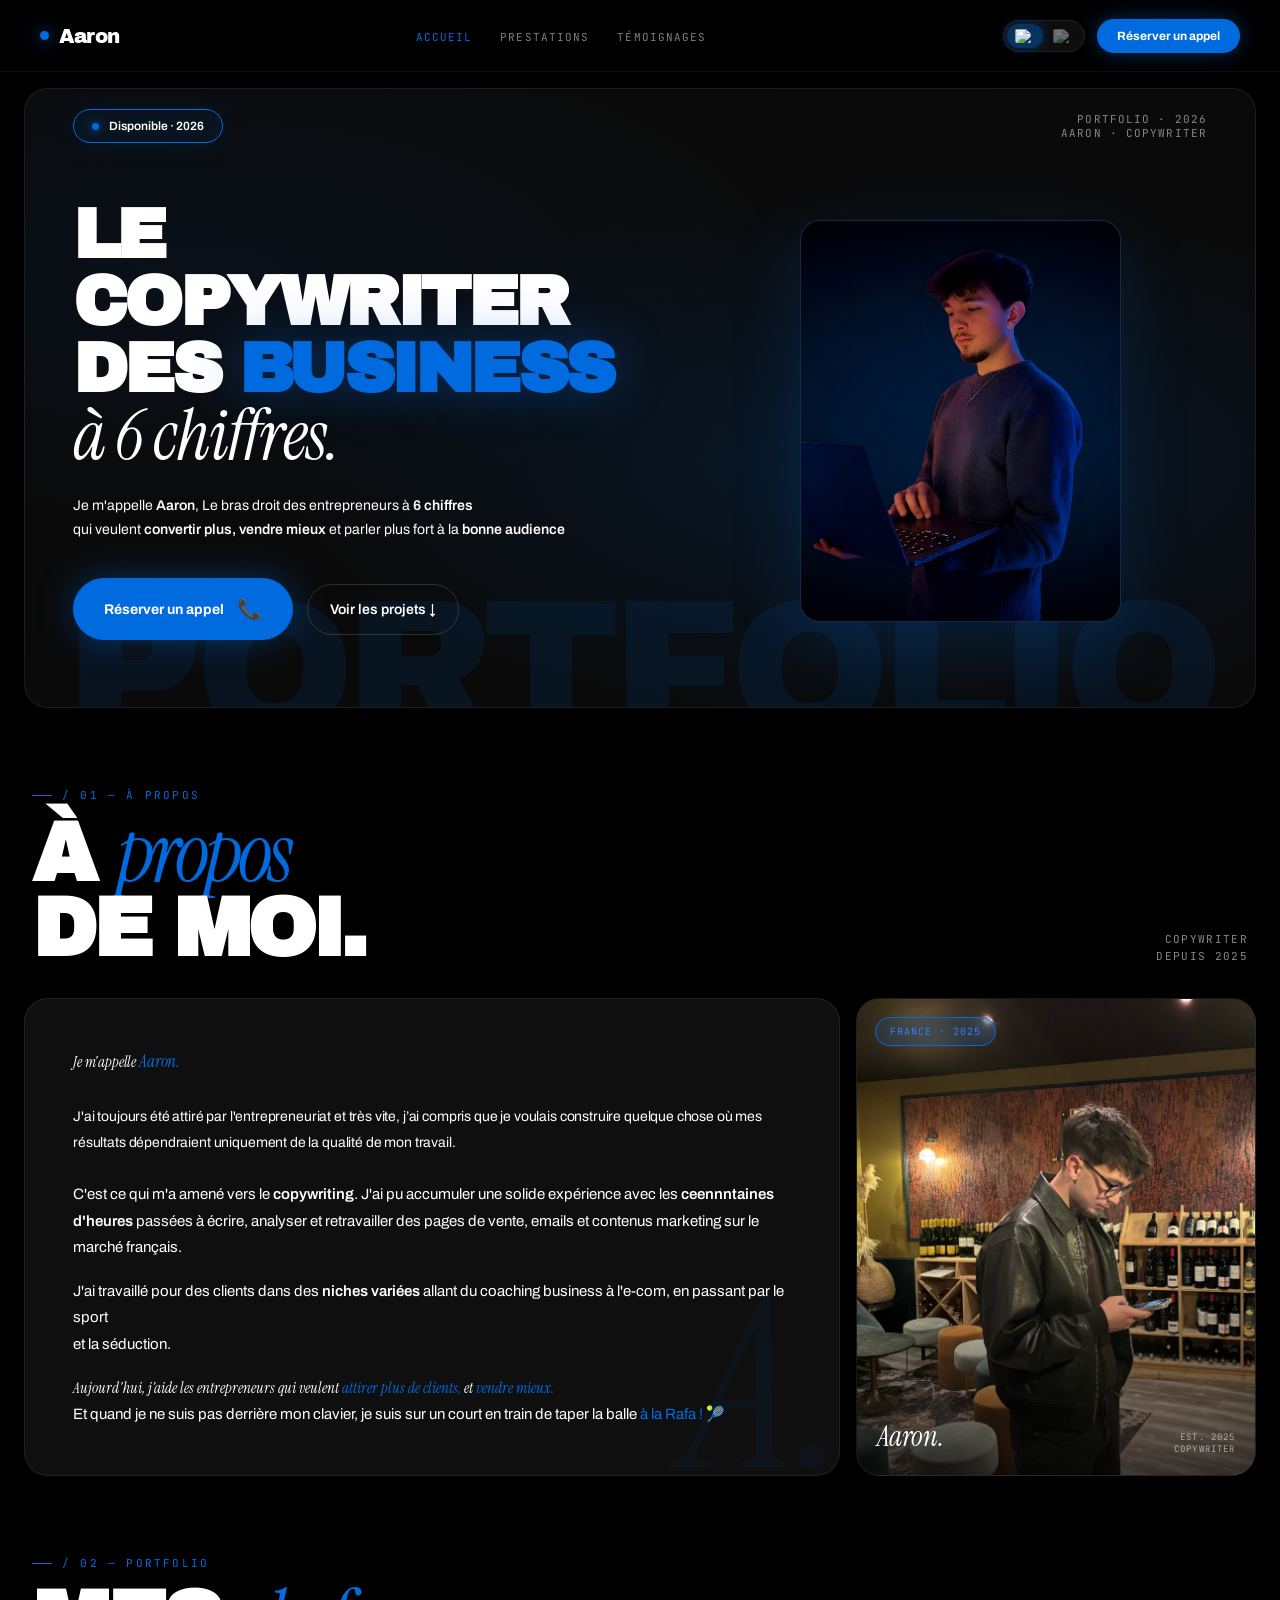
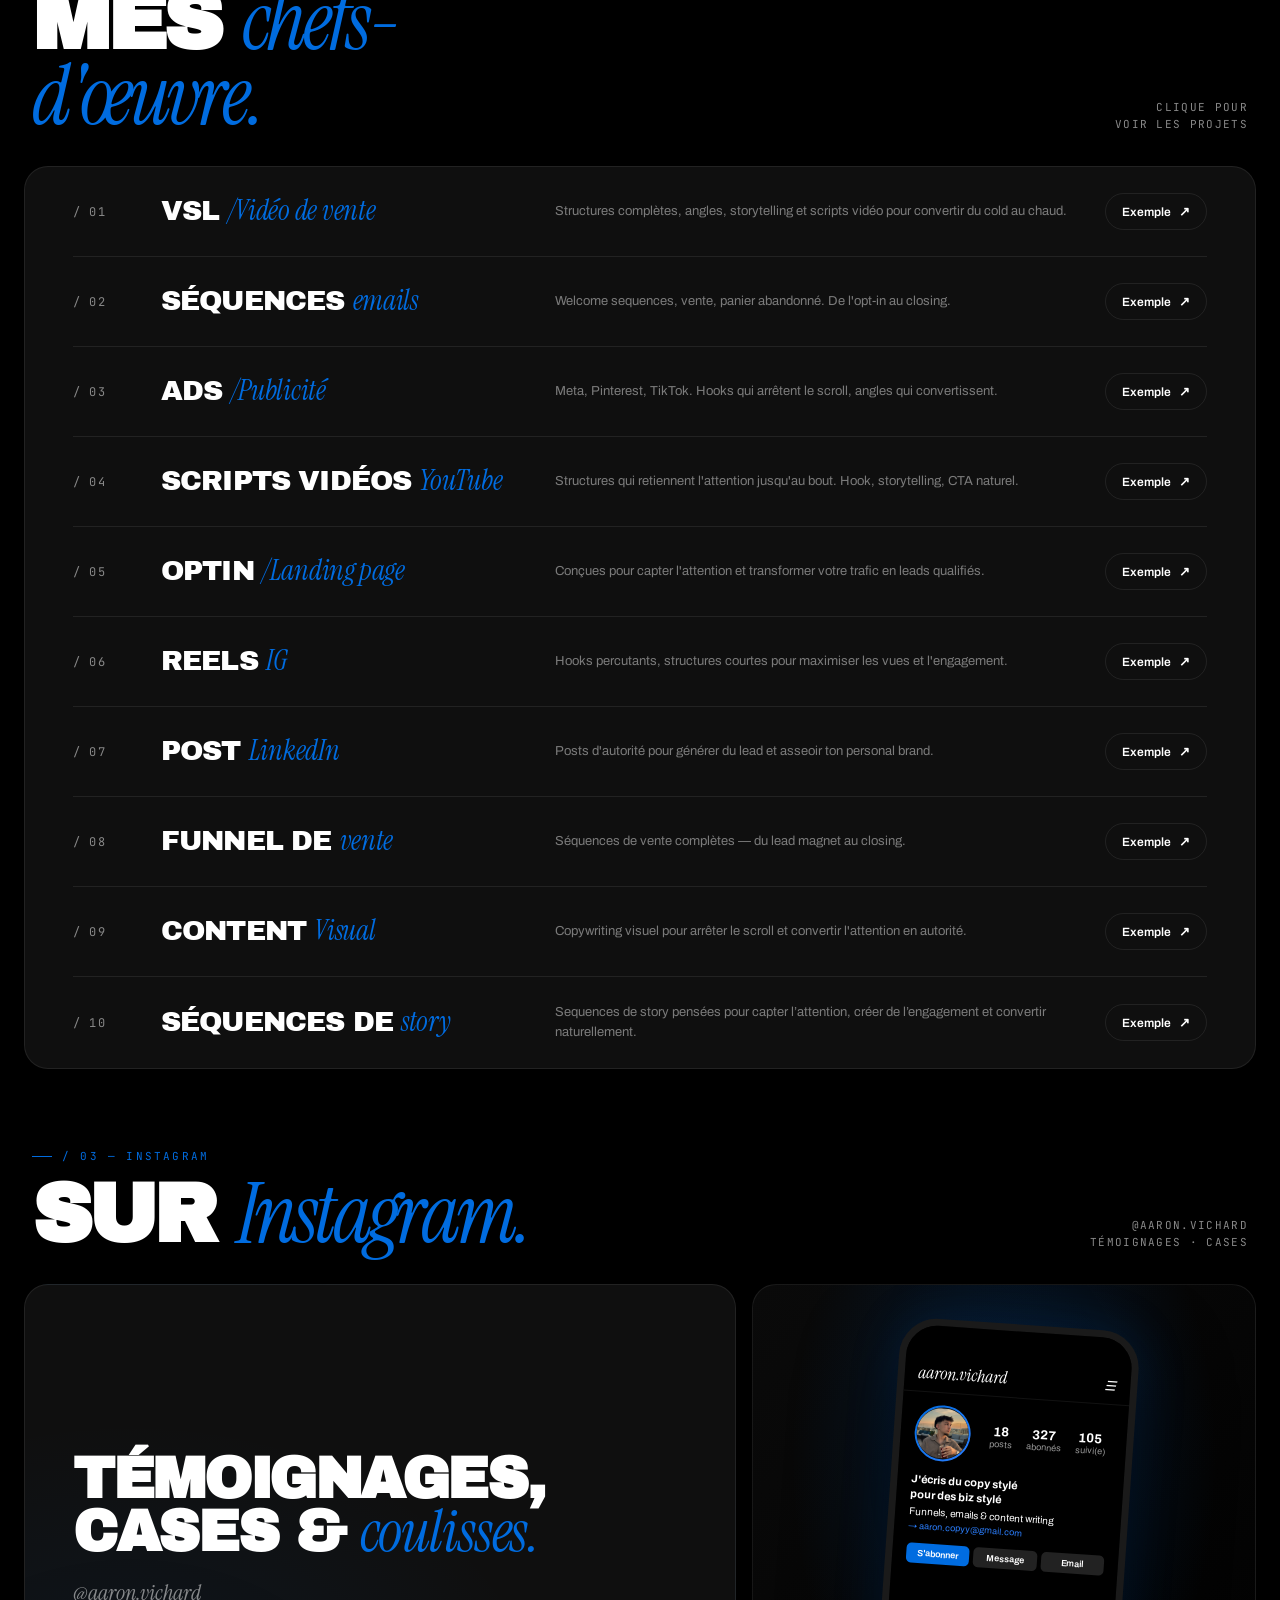
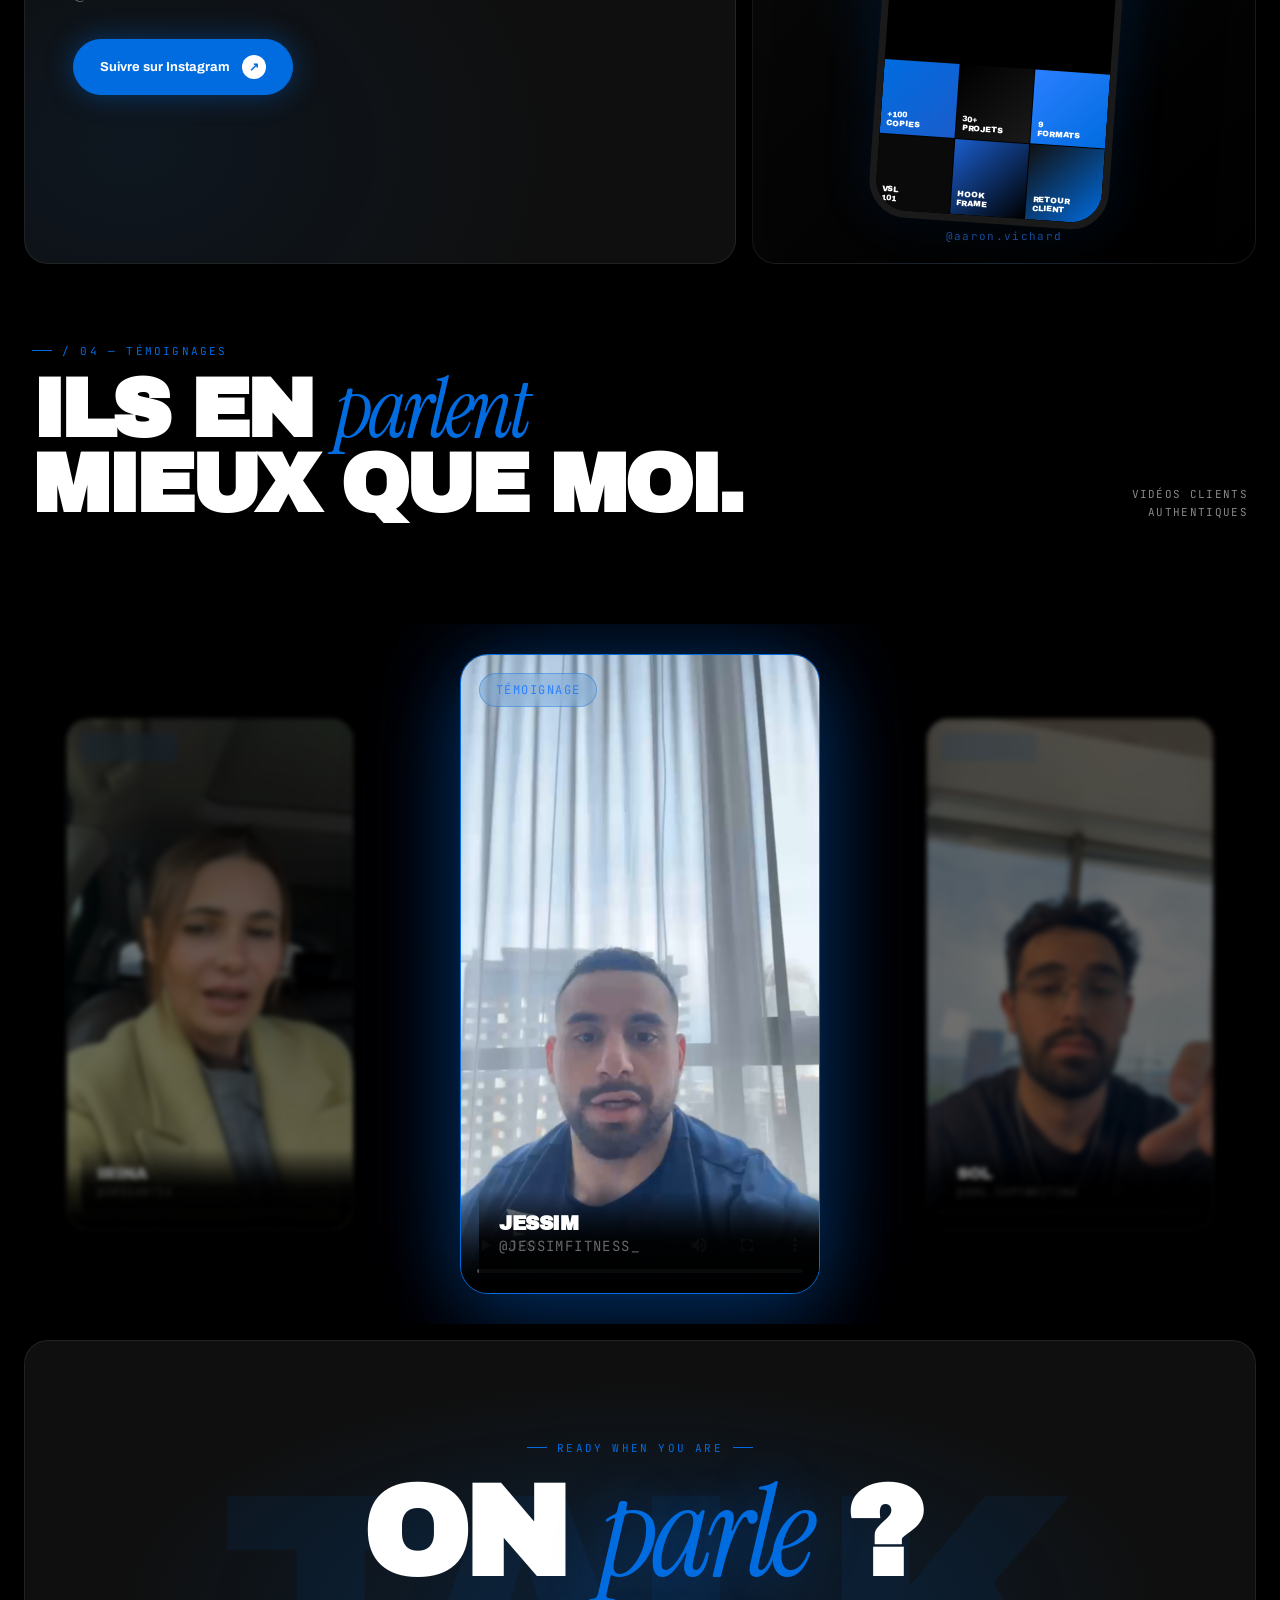
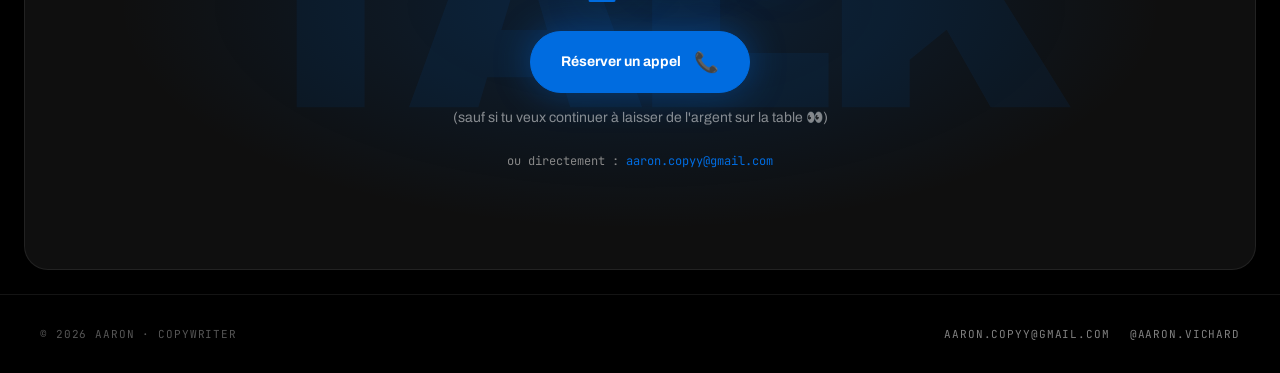
==== commit 9a96e367: "video mobile" ====
--- a/index.html
+++ b/index.html
@@ -266,12 +266,9 @@
             <div class="video-tag" id="testi-tag-1">Témoignage</div>
 
 
-            <video class="testimonial-video" controls preload="auto" playsinline webkit-playsinline>
-
-
+            <video class="testimonial-video" controls preload="metadata" playsinline webkit-playsinline
+              poster="image/1-poster.jpg">
               <source src="video/1.mp4" type="video/mp4">
-
-
             </video>
 
 
@@ -291,12 +288,9 @@
             <div class="video-tag" id="testi-tag-2">Témoignage</div>
 
 
-            <video class="testimonial-video" controls preload="auto" playsinline webkit-playsinline>
-
-
+            <video class="testimonial-video" controls preload="metadata" playsinline webkit-playsinline
+              poster="image/2-poster.jpg">
               <source src="video/2.mp4" type="video/mp4">
-
-
             </video>
 
 
@@ -316,12 +310,9 @@
             <div class="video-tag" id="testi-tag-3">Témoignage</div>
 
 
-            <video class="testimonial-video" controls preload="auto" playsinline webkit-playsinline>
-
-
+            <video class="testimonial-video" controls preload="metadata" playsinline webkit-playsinline
+              poster="image/3-poster.jpg">
               <source src="video/3.mp4" type="video/mp4">
-
-
             </video>
             <div class="video-info">
               <div class="video-name" id="testi-name-3">Irina</div>
